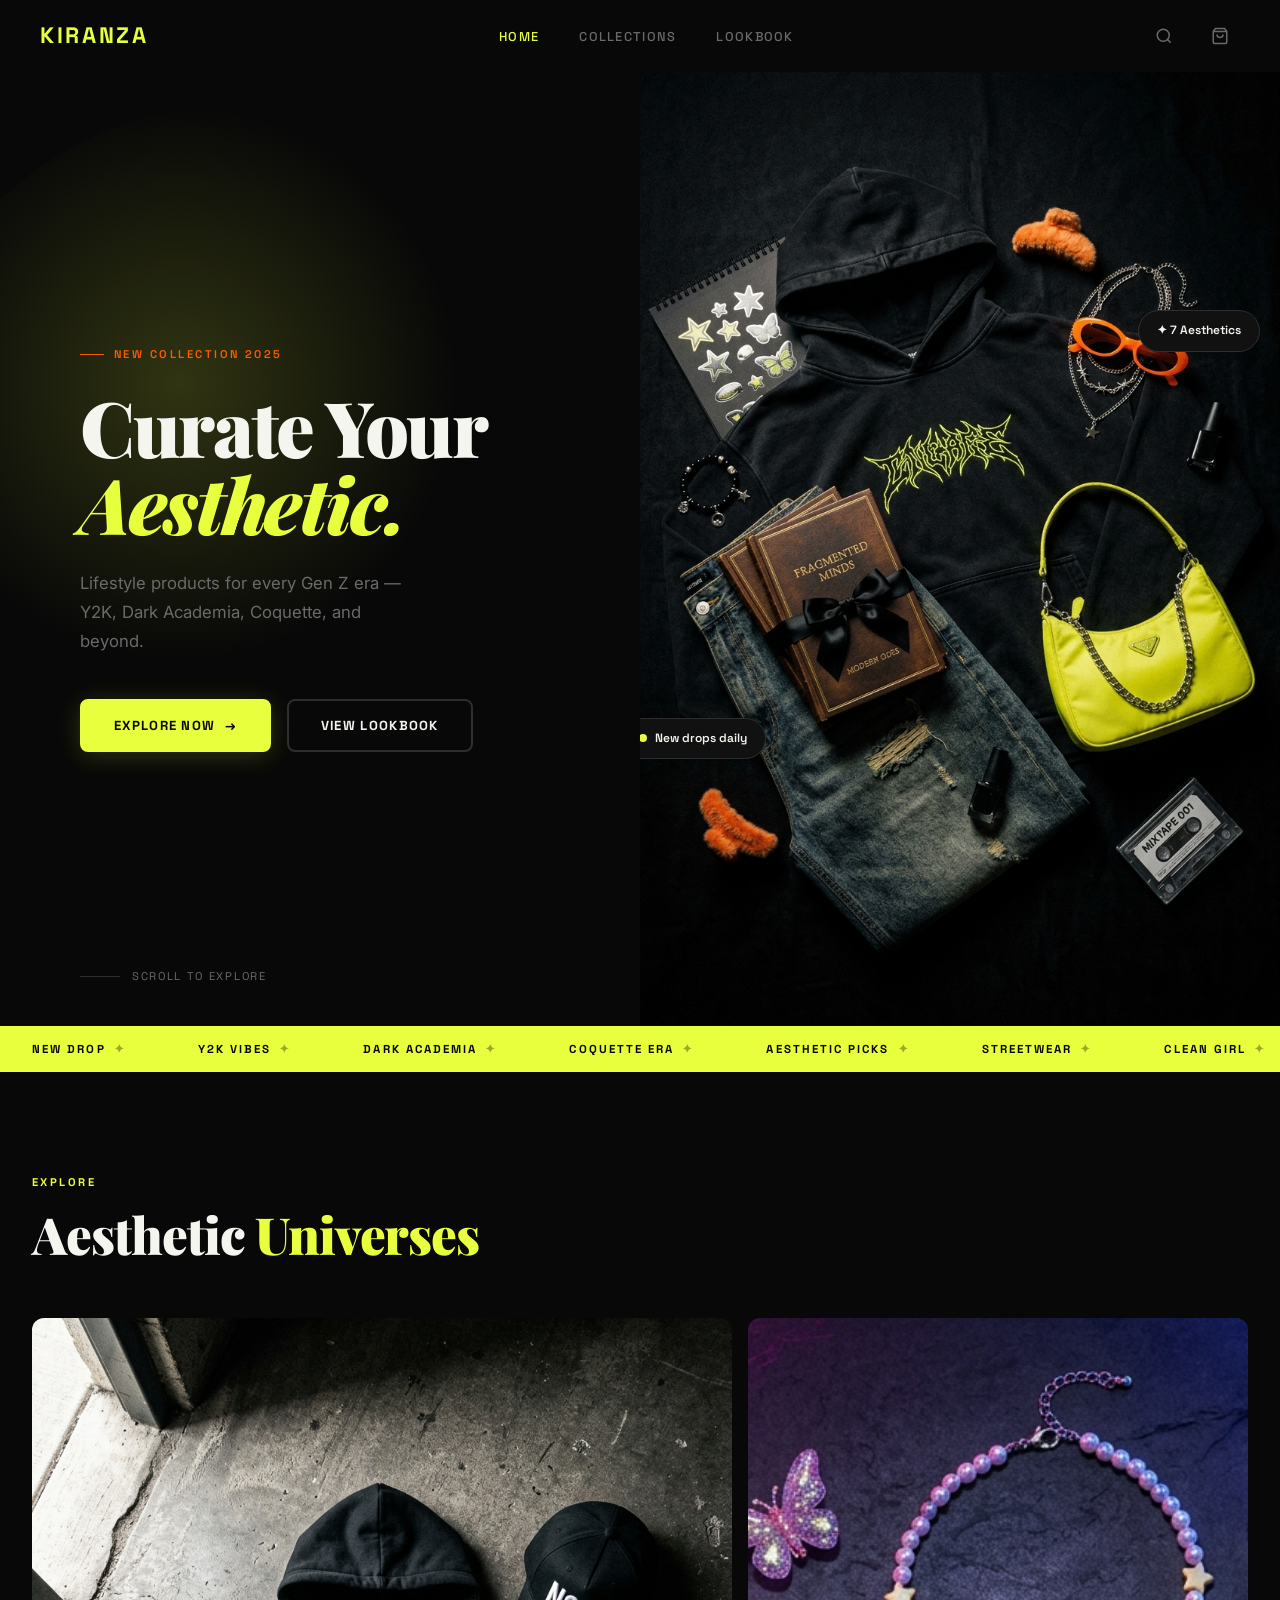
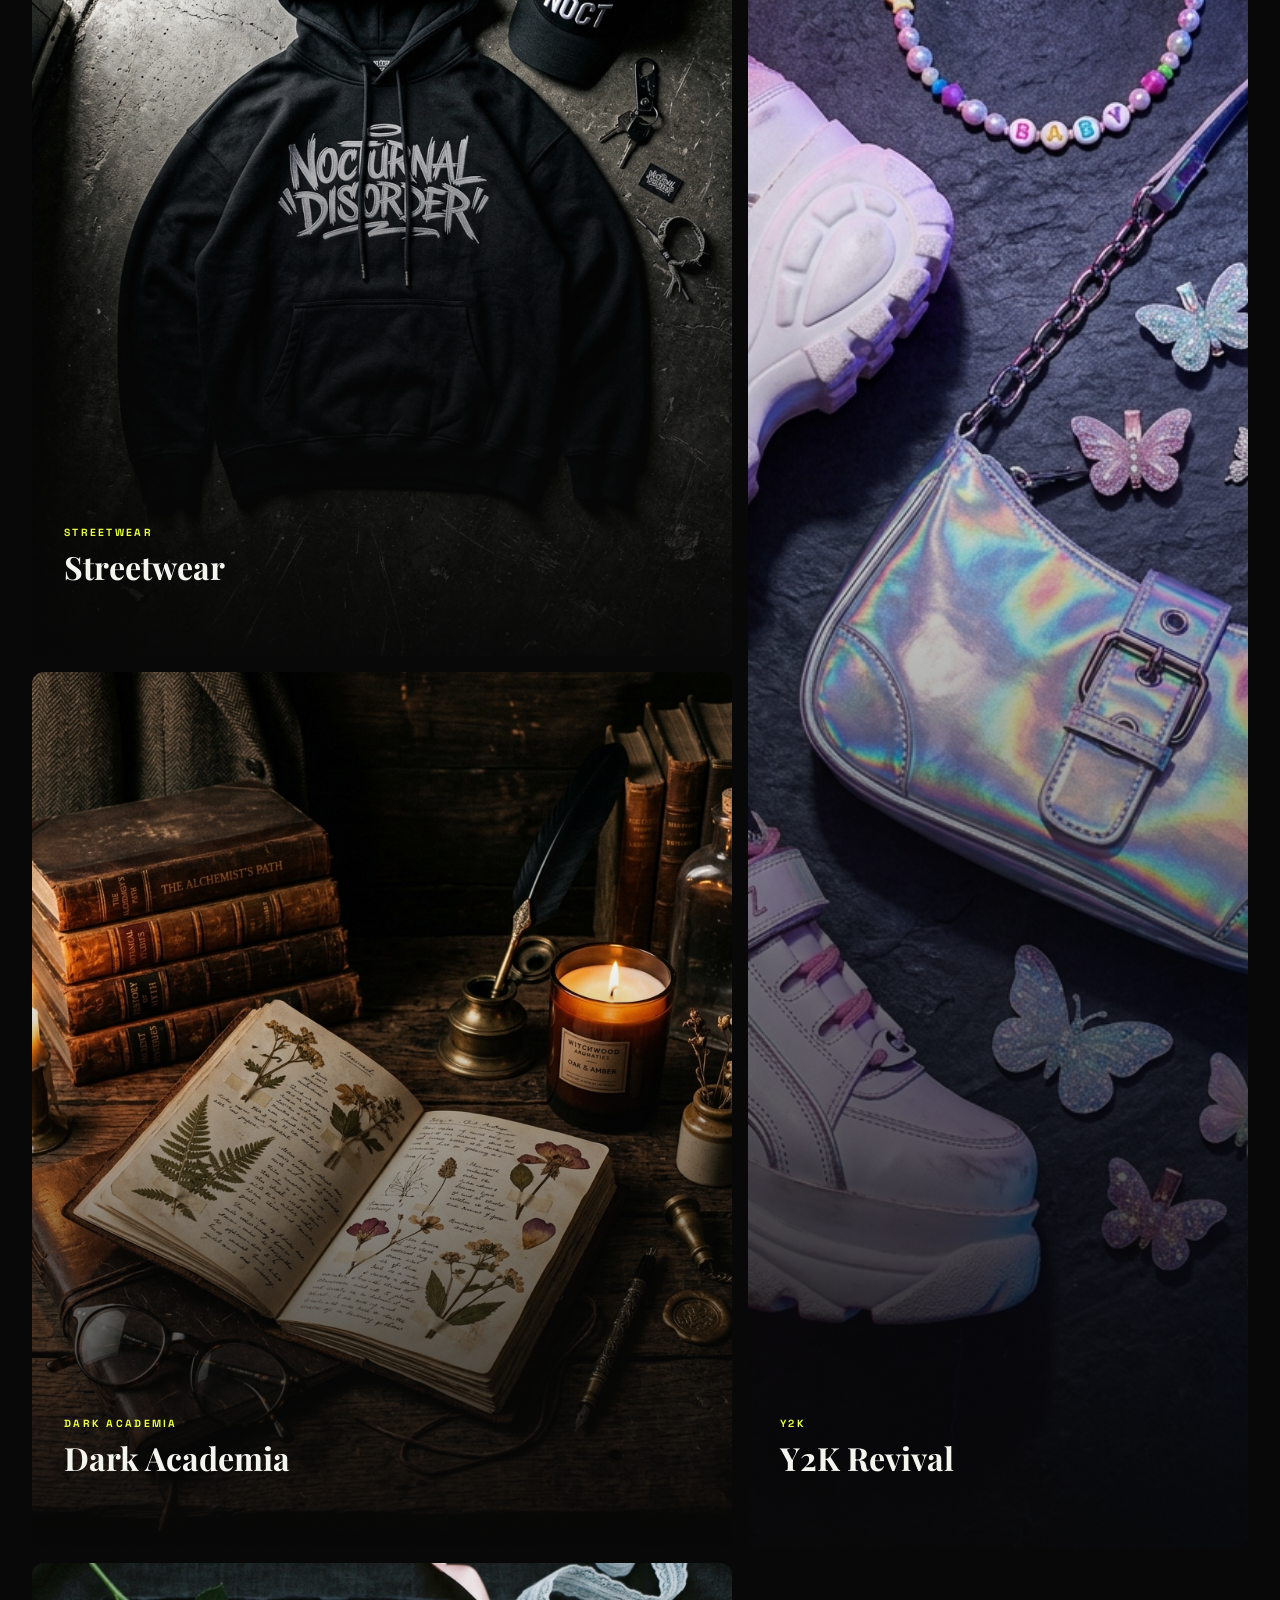
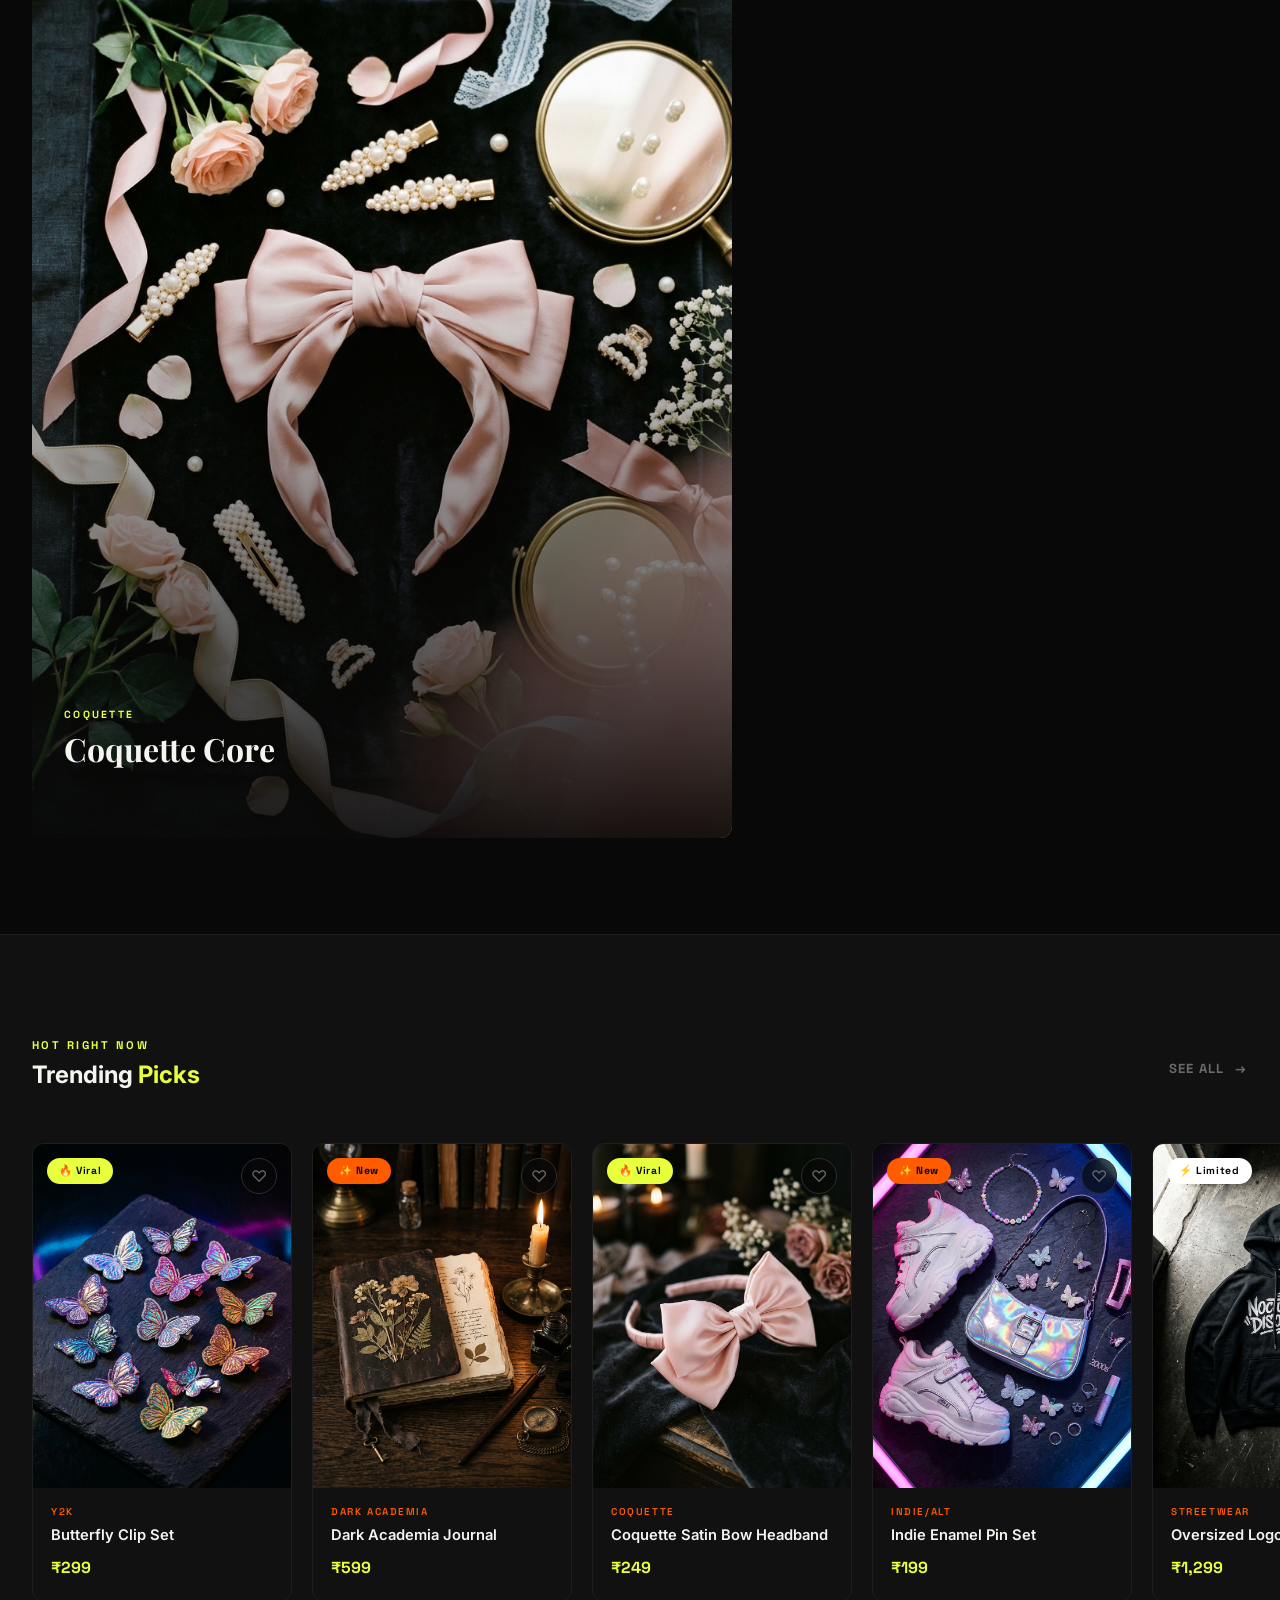
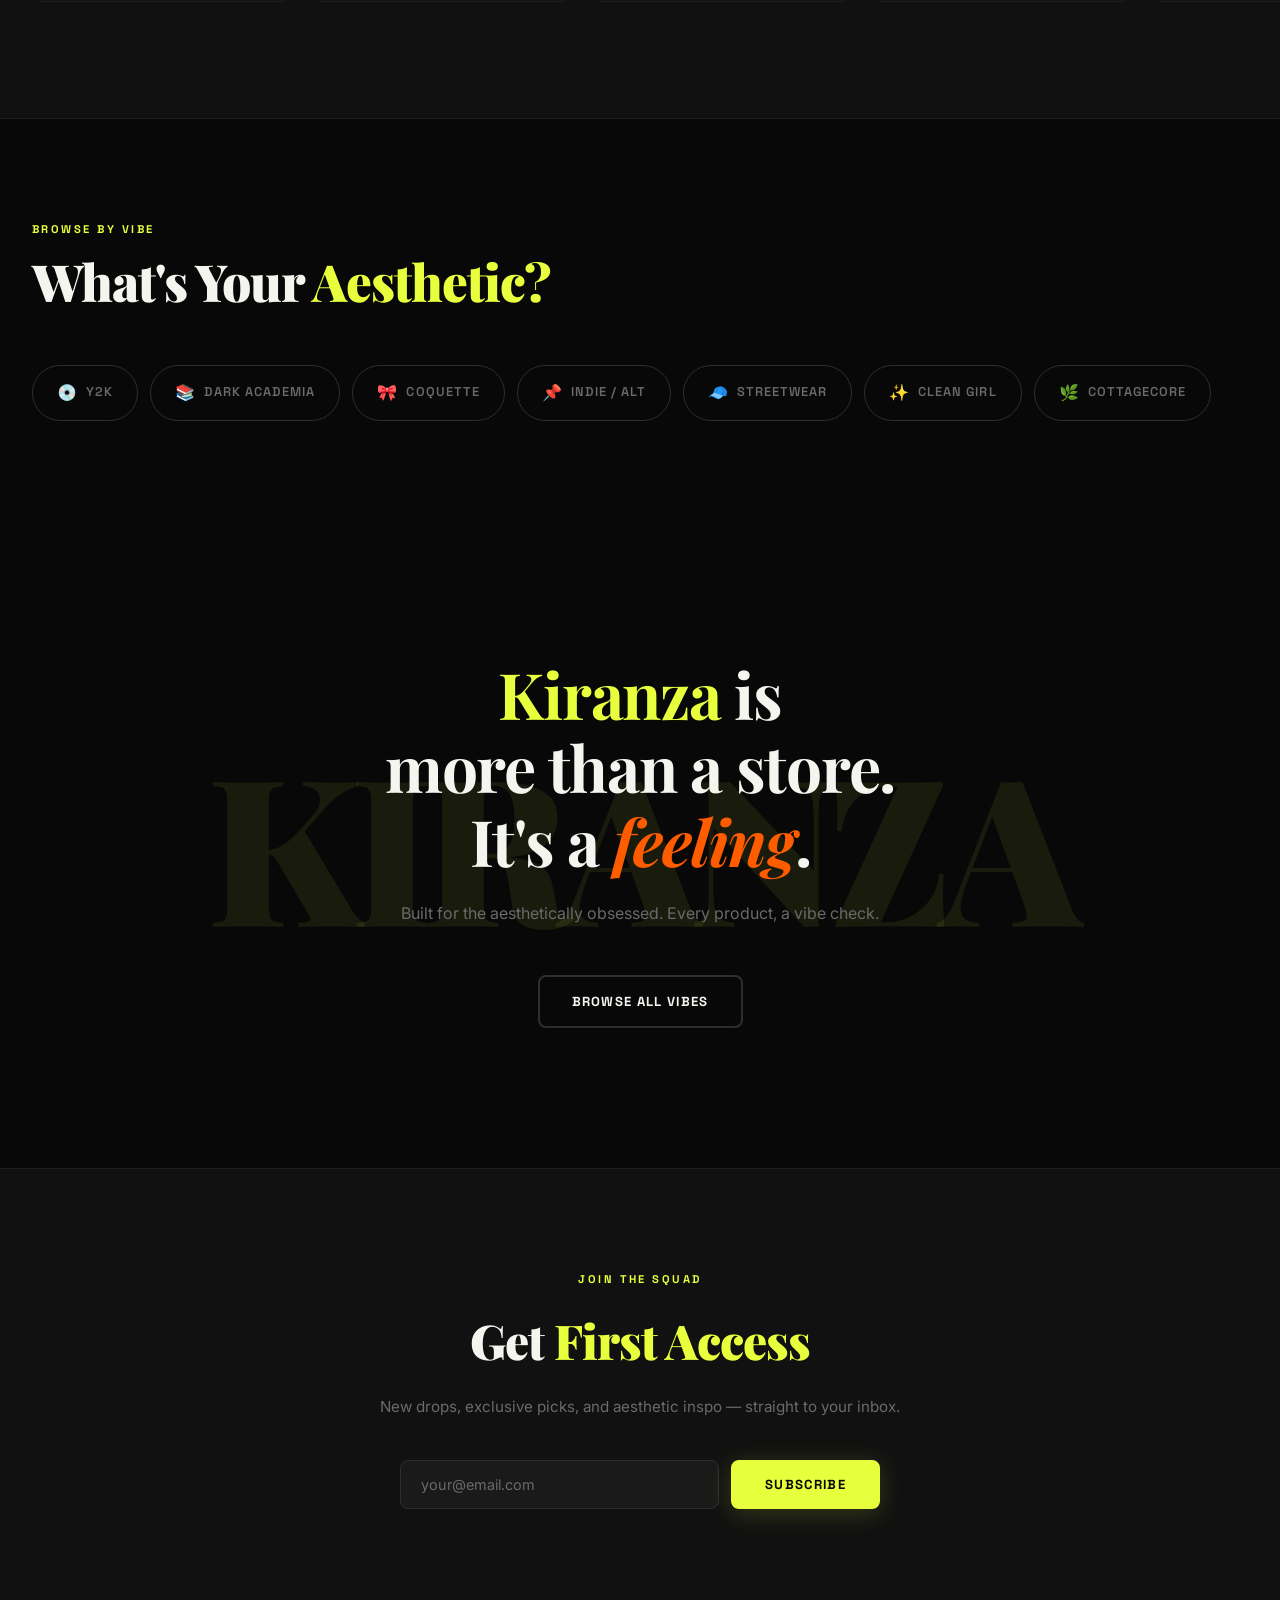
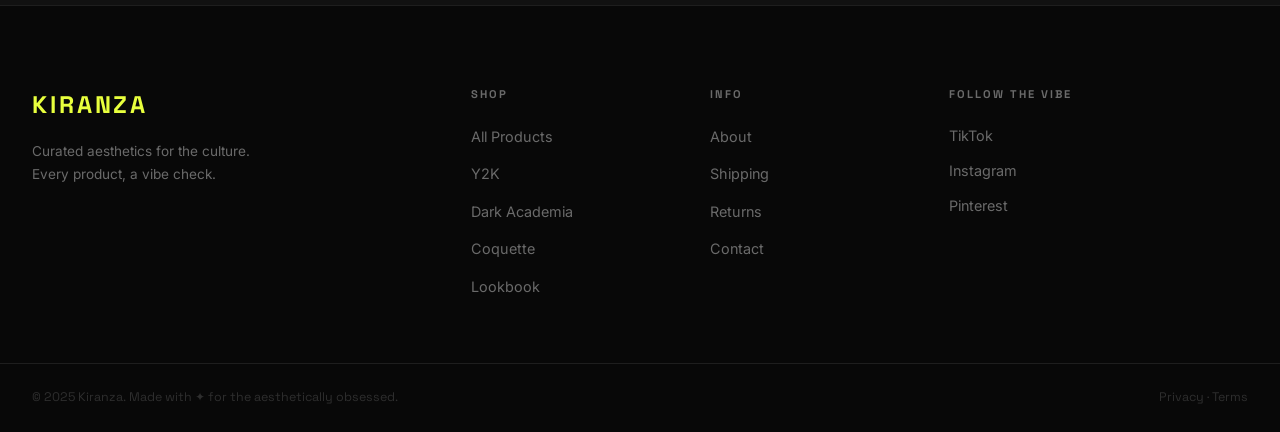
==== index.html @ c47cf591 "feat: initial Kiranza Gen Z aesthetic website" ====
<!DOCTYPE html>
<html lang="en">
<head>
  <meta charset="UTF-8">
  <meta name="viewport" content="width=device-width, initial-scale=1.0">
  <title>Kiranza — Shop the Vibe</title>
  <meta name="description" content="Kiranza curates the best Gen Z lifestyle products — Y2K, Dark Academia, Coquette, Streetwear, and more. Shop the vibe.">
  <meta property="og:title" content="Kiranza — Shop the Vibe">
  <meta property="og:description" content="Curated aesthetics for the culture.">
  <link rel="stylesheet" href="css/colors.css">
  <link rel="stylesheet" href="css/animations.css">
  <link rel="stylesheet" href="css/main.css">
  <link rel="stylesheet" href="css/components.css">
</head>
<body>

  <!-- ── NAVBAR ───────────────────────────────────────────── -->
  <nav class="navbar" id="navbar">
    <div class="nav-logo"><a href="index.html">KIRANZA</a></div>
    <ul class="nav-links">
      <li><a href="index.html">Home</a></li>
      <li><a href="collections.html">Collections</a></li>
      <li><a href="lookbook.html">Lookbook</a></li>
    </ul>
    <div class="nav-actions">
      <button class="nav-icon-btn" id="search-btn" aria-label="Search" title="Search">
        <svg width="18" height="18" viewBox="0 0 24 24" fill="none" stroke="currentColor" stroke-width="2"><circle cx="11" cy="11" r="8"/><path d="m21 21-4.35-4.35"/></svg>
      </button>
      <button class="nav-icon-btn" id="cart-btn" aria-label="Cart" title="Cart">
        <svg width="18" height="18" viewBox="0 0 24 24" fill="none" stroke="currentColor" stroke-width="2"><path d="M6 2 3 6v14a2 2 0 0 0 2 2h14a2 2 0 0 0 2-2V6l-3-4z"/><line x1="3" y1="6" x2="21" y2="6"/><path d="M16 10a4 4 0 0 1-8 0"/></svg>
        <span class="cart-badge" style="display:none">0</span>
      </button>
      <button class="nav-hamburger" id="nav-hamburger" aria-label="Menu">
        <span></span><span></span><span></span>
      </button>
    </div>
  </nav>

  <!-- ── HERO ─────────────────────────────────────────────── -->
  <section class="hero" id="hero">
    <div class="hero-blob hero-blob-1"></div>
    <div class="hero-blob hero-blob-2"></div>

    <div class="hero-content">
      <span class="hero-tag">New Collection 2025</span>
      <h1 class="hero-title">
        Curate Your
        <span class="line-accent">Aesthetic.</span>
      </h1>
      <p class="hero-sub">
        Lifestyle products for every Gen Z era — Y2K, Dark Academia, Coquette, and beyond.
      </p>
      <div class="hero-cta">
        <a href="collections.html" class="btn btn-primary btn-icon-end">Explore Now</a>
        <a href="lookbook.html" class="btn btn-outline">View Lookbook</a>
      </div>
    </div>

    <div class="hero-visual">
      <img src="assets/images/hero.jpg" alt="Kiranza Gen Z Aesthetic Collection">

      <div class="hero-float-tag hero-float-1">
        <span class="dot"></span>
        New drops daily
      </div>
      <div class="hero-float-tag hero-float-2">
        ✦ 7 Aesthetics
      </div>
    </div>

    <div class="hero-scroll-hint">Scroll to explore</div>
  </section>

  <!-- ── MARQUEE TICKER ────────────────────────────────────── -->
  <div class="marquee-wrapper" aria-hidden="true">
    <div class="marquee-track">
      <span class="marquee-item">NEW DROP<span class="marquee-sep">✦</span></span>
      <span class="marquee-item">Y2K VIBES<span class="marquee-sep">✦</span></span>
      <span class="marquee-item">DARK ACADEMIA<span class="marquee-sep">✦</span></span>
      <span class="marquee-item">COQUETTE ERA<span class="marquee-sep">✦</span></span>
      <span class="marquee-item">AESTHETIC PICKS<span class="marquee-sep">✦</span></span>
      <span class="marquee-item">STREETWEAR<span class="marquee-sep">✦</span></span>
      <span class="marquee-item">CLEAN GIRL<span class="marquee-sep">✦</span></span>
      <span class="marquee-item">COTTAGECORE<span class="marquee-sep">✦</span></span>
      <span class="marquee-item">INDIE / ALT<span class="marquee-sep">✦</span></span>
      <!-- Duplicate for seamless loop -->
      <span class="marquee-item">NEW DROP<span class="marquee-sep">✦</span></span>
      <span class="marquee-item">Y2K VIBES<span class="marquee-sep">✦</span></span>
      <span class="marquee-item">DARK ACADEMIA<span class="marquee-sep">✦</span></span>
      <span class="marquee-item">COQUETTE ERA<span class="marquee-sep">✦</span></span>
      <span class="marquee-item">AESTHETIC PICKS<span class="marquee-sep">✦</span></span>
      <span class="marquee-item">STREETWEAR<span class="marquee-sep">✦</span></span>
      <span class="marquee-item">CLEAN GIRL<span class="marquee-sep">✦</span></span>
      <span class="marquee-item">COTTAGECORE<span class="marquee-sep">✦</span></span>
      <span class="marquee-item">INDIE / ALT<span class="marquee-sep">✦</span></span>
    </div>
  </div>

  <!-- ── COLLECTIONS GRID ──────────────────────────────────── -->
  <section class="collections-section" id="collections">
    <div class="section-inner">
      <div class="section-header reveal">
        <span class="section-tag">Explore</span>
        <h2>Aesthetic <span class="accent-text">Universes</span></h2>
      </div>
    </div>
    <div class="collections-grid">
      <div class="col-card large reveal reveal-d1">
        <img src="assets/images/cat-y2k.jpg" alt="Y2K Aesthetic Collection">
        <div class="col-card-overlay">
          <span class="col-card-tag">Y2K</span>
          <h3>Y2K Revival</h3>
          <a href="collections.html?filter=Y2K" class="col-card-btn">Shop Now →</a>
        </div>
      </div>
      <div class="col-card reveal reveal-d2">
        <img src="assets/images/cat-dark-academia.jpg" alt="Dark Academia Collection">
        <div class="col-card-overlay">
          <span class="col-card-tag">Dark Academia</span>
          <h3>Dark Academia</h3>
          <a href="collections.html?filter=Dark+Academia" class="col-card-btn">Shop Now →</a>
        </div>
      </div>
      <div class="col-card reveal reveal-d3">
        <img src="assets/images/cat-coquette.jpg" alt="Coquette Collection">
        <div class="col-card-overlay">
          <span class="col-card-tag">Coquette</span>
          <h3>Coquette Core</h3>
          <a href="collections.html?filter=Coquette" class="col-card-btn">Shop Now →</a>
        </div>
      </div>
      <div class="col-card large reveal reveal-d2" style="grid-row: 1 / span 1">
        <img src="assets/images/cat-streetwear.jpg" alt="Streetwear Collection">
        <div class="col-card-overlay">
          <span class="col-card-tag">Streetwear</span>
          <h3>Streetwear</h3>
          <a href="collections.html?filter=Streetwear" class="col-card-btn">Shop Now →</a>
        </div>
      </div>
    </div>
  </section>

  <!-- ── TRENDING NOW ──────────────────────────────────────── -->
  <section class="trending-section" id="trending">
    <div class="trending-header">
      <div class="reveal">
        <span class="section-tag">Hot Right Now</span>
        <h2>Trending <span class="accent-text">Picks</span></h2>
      </div>
      <a href="collections.html" class="btn btn-ghost btn-icon-end reveal reveal-d2">See All</a>
    </div>
    <div class="trending-scroll-wrap">
      <div class="trending-scroll" id="trending-scroll">
        <!-- Rendered by main.js -->
      </div>
    </div>
  </section>

  <!-- ── AESTHETICS PILLS ──────────────────────────────────── -->
  <section class="aesthetics-section section-pad">
    <div class="section-inner">
      <div class="section-header reveal">
        <span class="section-tag">Browse by Vibe</span>
        <h2>What's Your <span class="accent-text">Aesthetic?</span></h2>
      </div>
    </div>
    <div class="aesthetics-pills">
      <a href="collections.html?filter=Y2K" class="aesthetic-pill reveal reveal-d1">
        <span class="pill-emoji">💿</span> Y2K
      </a>
      <a href="collections.html?filter=Dark+Academia" class="aesthetic-pill reveal reveal-d2">
        <span class="pill-emoji">📚</span> Dark Academia
      </a>
      <a href="collections.html?filter=Coquette" class="aesthetic-pill reveal reveal-d3">
        <span class="pill-emoji">🎀</span> Coquette
      </a>
      <a href="collections.html?filter=Indie/Alt" class="aesthetic-pill reveal reveal-d4">
        <span class="pill-emoji">📌</span> Indie / Alt
      </a>
      <a href="collections.html?filter=Streetwear" class="aesthetic-pill reveal reveal-d1">
        <span class="pill-emoji">🧢</span> Streetwear
      </a>
      <a href="collections.html?filter=Clean+Girl" class="aesthetic-pill reveal reveal-d2">
        <span class="pill-emoji">✨</span> Clean Girl
      </a>
      <a href="collections.html?filter=Cottagecore" class="aesthetic-pill reveal reveal-d3">
        <span class="pill-emoji">🌿</span> Cottagecore
      </a>
    </div>
  </section>

  <!-- ── BRAND STATEMENT ───────────────────────────────────── -->
  <section class="statement-section">
    <div class="statement-inner reveal">
      <p class="statement-text">
        <span class="accent-text">Kiranza</span> is<br>
        more than a store.<br>
        It's a <em>feeling</em>.
      </p>
      <p class="statement-sub">
        Built for the aesthetically obsessed. Every product, a vibe check.
      </p>
      <a href="collections.html" class="btn btn-outline">Browse All Vibes</a>
    </div>
  </section>

  <!-- ── NEWSLETTER ────────────────────────────────────────── -->
  <section class="newsletter-section">
    <div class="newsletter-inner reveal">
      <span class="section-tag">Join the Squad</span>
      <h2>Get <span class="accent-text">First Access</span></h2>
      <p>New drops, exclusive picks, and aesthetic inspo — straight to your inbox.</p>
      <form class="newsletter-form" id="newsletter-form" novalidate>
        <input class="newsletter-input" type="email" id="email-input"
               placeholder="your@email.com" autocomplete="email">
        <button type="submit" class="btn btn-primary">Subscribe</button>
      </form>
    </div>
  </section>

  <!-- ── FOOTER ────────────────────────────────────────────── -->
  <footer class="footer">
    <div class="footer-inner">
      <div class="footer-brand">
        <span class="footer-logo">KIRANZA</span>
        <p>Curated aesthetics for the culture. Every product, a vibe check.</p>
      </div>
      <div class="footer-col">
        <h4>Shop</h4>
        <ul>
          <li><a href="collections.html">All Products</a></li>
          <li><a href="collections.html?filter=Y2K">Y2K</a></li>
          <li><a href="collections.html?filter=Dark+Academia">Dark Academia</a></li>
          <li><a href="collections.html?filter=Coquette">Coquette</a></li>
          <li><a href="lookbook.html">Lookbook</a></li>
        </ul>
      </div>
      <div class="footer-col">
        <h4>Info</h4>
        <ul>
          <li><a href="#">About</a></li>
          <li><a href="#">Shipping</a></li>
          <li><a href="#">Returns</a></li>
          <li><a href="#">Contact</a></li>
        </ul>
      </div>
      <div class="footer-col">
        <h4>Follow the Vibe</h4>
        <div class="social-icons">
          <a href="#" class="social-icon">TikTok</a>
          <a href="#" class="social-icon">Instagram</a>
          <a href="#" class="social-icon">Pinterest</a>
        </div>
      </div>
    </div>
    <div class="footer-bottom">
      <p>© 2025 Kiranza. Made with ✦ for the aesthetically obsessed.</p>
      <p>Privacy · Terms</p>
    </div>
  </footer>

  <script src="data/products.js"></script>
  <script src="js/main.js"></script>

</body>
</html>
---- css/colors.css ----
/*
 * ============================================================
 *  KIRANZA — COLOR TOKENS
 *  Edit this file to retheme the entire site in one shot.
 * ============================================================
 */

:root {
  /* ── Backgrounds ─────────────────────────────────────────── */
  --clr-bg:          #080808;   /* Page base — deepest black     */
  --clr-surface:     #111111;   /* Card / panel background       */
  --clr-surface-2:   #1a1a1a;   /* Elevated surface              */
  --clr-surface-3:   #242424;   /* Hovered / active surface      */

  /* ── Accents ─────────────────────────────────────────────── */
  --clr-accent-1:        #e8ff3d;          /* Electric chartreuse — primary punch */
  --clr-accent-2:        #ff5c00;          /* Burnt orange — secondary heat       */
  --clr-accent-1-glow:   rgba(232,255,61,0.18);  /* Chartreuse glow / shadow      */
  --clr-accent-2-glow:   rgba(255,92,0,0.18);    /* Orange glow / shadow          */
  --clr-accent-1-dim:    rgba(232,255,61,0.08);  /* Very subtle chartreuse tint   */

  /* ── Text ────────────────────────────────────────────────── */
  --clr-text:        #f5f5f0;   /* Primary text                  */
  --clr-text-muted:  #6a6a6a;   /* Secondary / caption text      */
  --clr-text-faint:  #2e2e2e;   /* Dividers, very muted          */
  --clr-text-invert: #080808;   /* Text on light/accent bg       */

  /* ── Borders ─────────────────────────────────────────────── */
  --clr-border:        #1e1e1e;   /* Subtle card border            */
  --clr-border-bright: #2e2e2e;   /* Hover / focused border        */
  --clr-border-accent: rgba(232,255,61,0.35); /* Accent border     */

  /* ── Badges ─────────────────────────────────────────────────*/
  --clr-badge-viral:   #e8ff3d;   /* Viral badge bg                */
  --clr-badge-new:     #ff5c00;   /* New badge bg                  */
  --clr-badge-limited: #ffffff;   /* Limited badge bg              */
  --clr-badge-text:    #080808;   /* Badge text (all)              */
}
---- css/animations.css ----
/* ============================================================
   KIRANZA — ANIMATIONS & SCROLL REVEAL
   ============================================================ */

/* ── Marquee ──────────────────────────────────────────────── */
@keyframes marquee {
  from { transform: translateX(0); }
  to   { transform: translateX(-50%); }
}

/* ── Fade up (scroll reveal) ──────────────────────────────── */
@keyframes fadeUp {
  from { opacity: 0; transform: translateY(48px); }
  to   { opacity: 1; transform: translateY(0); }
}

/* ── Blob morph (hero ambient) ────────────────────────────── */
@keyframes blobMorph {
  0%,100% { border-radius: 62% 38% 44% 56% / 58% 47% 53% 42%; }
  33%      { border-radius: 35% 65% 55% 45% / 50% 60% 40% 50%; }
  66%      { border-radius: 55% 45% 30% 70% / 35% 55% 45% 65%; }
}

/* ── Float (decorative elements) ─────────────────────────── */
@keyframes float {
  0%,100% { transform: translateY(0px) rotate(0deg); }
  33%      { transform: translateY(-14px) rotate(2deg); }
  66%      { transform: translateY(-7px) rotate(-1deg); }
}

/* ── Glow pulse (accent elements) ────────────────────────── */
@keyframes glowPulse {
  0%,100% { box-shadow: 0 0 20px var(--clr-accent-1-glow); }
  50%      { box-shadow: 0 0 50px var(--clr-accent-1-glow), 0 0 100px var(--clr-accent-1-dim); }
}

/* ── Shimmer (loading / skeleton) ────────────────────────── */
@keyframes shimmer {
  0%   { background-position: -200% center; }
  100% { background-position:  200% center; }
}

/* ── Heart pop (wishlist) ────────────────────────────────── */
@keyframes heartPop {
  0%   { transform: scale(1); }
  40%  { transform: scale(1.4); }
  70%  { transform: scale(0.9); }
  100% { transform: scale(1); }
}

/* ── Slide in from left ───────────────────────────────────── */
@keyframes slideInLeft {
  from { opacity: 0; transform: translateX(-40px); }
  to   { opacity: 1; transform: translateX(0); }
}

/* ── Scale in ────────────────────────────────────────────── */
@keyframes scaleIn {
  from { opacity: 0; transform: scale(0.92); }
  to   { opacity: 1; transform: scale(1); }
}

/* ── Spin (loader) ───────────────────────────────────────── */
@keyframes spin {
  from { transform: rotate(0deg); }
  to   { transform: rotate(360deg); }
}

/* ── Scroll Reveal Classes ─────────────────────────────────── */
.reveal {
  opacity: 0;
  transform: translateY(48px);
  transition:
    opacity  0.85s cubic-bezier(0.16, 1, 0.3, 1),
    transform 0.85s cubic-bezier(0.16, 1, 0.3, 1);
}
.reveal.visible {
  opacity: 1;
  transform: translateY(0);
}

.reveal-left {
  opacity: 0;
  transform: translateX(-48px);
  transition:
    opacity  0.85s cubic-bezier(0.16, 1, 0.3, 1),
    transform 0.85s cubic-bezier(0.16, 1, 0.3, 1);
}
.reveal-left.visible {
  opacity: 1;
  transform: translateX(0);
}

.reveal-scale {
  opacity: 0;
  transform: scale(0.9);
  transition:
    opacity  0.85s cubic-bezier(0.16, 1, 0.3, 1),
    transform 0.85s cubic-bezier(0.16, 1, 0.3, 1);
}
.reveal-scale.visible {
  opacity: 1;
  transform: scale(1);
}

/* Stagger delays */
.reveal-d1 { transition-delay: 0.08s; }
.reveal-d2 { transition-delay: 0.16s; }
.reveal-d3 { transition-delay: 0.24s; }
.reveal-d4 { transition-delay: 0.32s; }
.reveal-d5 { transition-delay: 0.40s; }
---- css/main.css ----
/* ============================================================
   KIRANZA — MAIN STYLES
   Reset · Typography · Layout · Navbar · Hero · Sections · Footer
   ============================================================ */

@import url('https://fonts.googleapis.com/css2?family=Playfair+Display:ital,wght@0,400;0,700;0,900;1,400;1,700&family=Inter:wght@300;400;500;600&family=Space+Grotesk:wght@400;500;600;700&display=swap');

/* ── Reset ────────────────────────────────────────────────── */
*, *::before, *::after { box-sizing: border-box; margin: 0; padding: 0; }
html { scroll-behavior: smooth; font-size: 16px; }
body {
  font-family: 'Inter', sans-serif;
  background-color: var(--clr-bg);
  color: var(--clr-text);
  line-height: 1.6;
  overflow-x: hidden;
  -webkit-font-smoothing: antialiased;
}
img { display: block; width: 100%; height: 100%; object-fit: cover; }
a  { color: inherit; text-decoration: none; }
ul { list-style: none; }
button { cursor: pointer; border: none; background: none; font-family: inherit; }
input, textarea { font-family: inherit; }

/* ── Custom Scrollbar ─────────────────────────────────────── */
::-webkit-scrollbar { width: 6px; }
::-webkit-scrollbar-track { background: var(--clr-bg); }
::-webkit-scrollbar-thumb { background: var(--clr-surface-3); border-radius: 99px; }
::-webkit-scrollbar-thumb:hover { background: var(--clr-accent-1); }

/* ── Typography Utilities ─────────────────────────────────── */
.display-font  { font-family: 'Playfair Display', serif; }
.label-font    { font-family: 'Space Grotesk', sans-serif; }
.accent-text   { color: var(--clr-accent-1); }
.orange-text   { color: var(--clr-accent-2); }
.muted-text    { color: var(--clr-text-muted); }

/* ── Section Layout ───────────────────────────────────────── */
.section-inner {
  max-width: 1280px;
  margin: 0 auto;
  padding: 0 32px;
}
.section-pad { padding: 96px 0; }

.section-header {
  margin-bottom: 56px;
}
.section-header h2 {
  font-family: 'Playfair Display', serif;
  font-size: clamp(2rem, 4vw, 3.2rem);
  font-weight: 900;
  line-height: 1.1;
  letter-spacing: -0.02em;
  margin-top: 12px;
}
.section-tag {
  font-family: 'Space Grotesk', sans-serif;
  font-size: 0.7rem;
  font-weight: 700;
  letter-spacing: 0.22em;
  color: var(--clr-accent-1);
  text-transform: uppercase;
}

/* ── Divider ──────────────────────────────────────────────── */
.divider {
  width: 100%;
  height: 1px;
  background: var(--clr-border);
}

/* ══════════════════════════════════════════════════════════ */
/*  NAVBAR                                                    */
/* ══════════════════════════════════════════════════════════ */
.navbar {
  position: fixed;
  top: 0; left: 0; right: 0;
  z-index: 100;
  display: flex;
  align-items: center;
  justify-content: space-between;
  padding: 0 40px;
  height: 72px;
  background: transparent;
  transition: background 0.4s ease, backdrop-filter 0.4s ease, border-color 0.4s ease;
  border-bottom: 1px solid transparent;
}
.navbar.scrolled {
  background: rgba(8,8,8,0.85);
  backdrop-filter: blur(20px);
  -webkit-backdrop-filter: blur(20px);
  border-bottom-color: var(--clr-border);
}

.nav-logo {
  font-family: 'Space Grotesk', sans-serif;
  font-size: 1.4rem;
  font-weight: 700;
  letter-spacing: 0.12em;
  color: var(--clr-accent-1);
  text-transform: uppercase;
}
.nav-logo a { color: var(--clr-accent-1); }

.nav-links {
  display: flex;
  gap: 40px;
}
.nav-links a {
  font-family: 'Space Grotesk', sans-serif;
  font-size: 0.8rem;
  font-weight: 500;
  letter-spacing: 0.1em;
  text-transform: uppercase;
  color: var(--clr-text-muted);
  transition: color 0.25s ease;
  position: relative;
}
.nav-links a::after {
  content: '';
  position: absolute;
  bottom: -4px; left: 0; right: 100%;
  height: 1px;
  background: var(--clr-accent-1);
  transition: right 0.3s ease;
}
.nav-links a:hover { color: var(--clr-text); }
.nav-links a:hover::after { right: 0; }
.nav-links a.active { color: var(--clr-accent-1); }

.nav-actions {
  display: flex;
  align-items: center;
  gap: 16px;
}
.nav-icon-btn {
  display: flex;
  align-items: center;
  justify-content: center;
  width: 40px; height: 40px;
  border-radius: 50%;
  color: var(--clr-text-muted);
  font-size: 1.1rem;
  transition: color 0.25s, background 0.25s;
}
.nav-icon-btn:hover {
  color: var(--clr-accent-1);
  background: var(--clr-accent-1-dim);
}
.cart-badge {
  position: absolute;
  top: -4px; right: -4px;
  width: 16px; height: 16px;
  border-radius: 50%;
  background: var(--clr-accent-1);
  color: var(--clr-text-invert);
  font-size: 0.6rem;
  font-weight: 700;
  display: flex;
  align-items: center;
  justify-content: center;
  font-family: 'Space Grotesk', sans-serif;
}
.nav-icon-btn { position: relative; }

/* Mobile hamburger */
.nav-hamburger {
  display: none;
  flex-direction: column;
  gap: 5px;
  padding: 4px;
}
.nav-hamburger span {
  width: 24px; height: 2px;
  background: var(--clr-text);
  border-radius: 2px;
  transition: transform 0.3s, opacity 0.3s;
  display: block;
}

/* ══════════════════════════════════════════════════════════ */
/*  HERO                                                      */
/* ══════════════════════════════════════════════════════════ */
.hero {
  min-height: 100vh;
  display: grid;
  grid-template-columns: 1fr 1fr;
  position: relative;
  overflow: hidden;
  padding-top: 72px;
}

/* Ambient blob */
.hero-blob {
  position: absolute;
  width: 560px; height: 560px;
  background: radial-gradient(circle, var(--clr-accent-1-glow) 0%, transparent 70%);
  border-radius: 62% 38% 44% 56% / 58% 47% 53% 42%;
  animation: blobMorph 10s ease-in-out infinite;
  pointer-events: none;
  z-index: 0;
}
.hero-blob-1 { top: 10%; left: -100px; }
.hero-blob-2 {
  width: 400px; height: 400px;
  background: radial-gradient(circle, var(--clr-accent-2-glow) 0%, transparent 70%);
  bottom: 10%; right: 10%;
  animation-duration: 13s;
  animation-delay: -4s;
}

.hero-content {
  display: flex;
  flex-direction: column;
  justify-content: center;
  padding: 80px 64px 80px 80px;
  position: relative;
  z-index: 1;
}

.hero-tag {
  font-family: 'Space Grotesk', sans-serif;
  font-size: 0.7rem;
  font-weight: 600;
  letter-spacing: 0.22em;
  text-transform: uppercase;
  color: var(--clr-accent-2);
  margin-bottom: 24px;
  display: flex;
  align-items: center;
  gap: 10px;
  animation: slideInLeft 1s cubic-bezier(0.16,1,0.3,1) 0.1s both;
}
.hero-tag::before {
  content: '';
  width: 24px; height: 1px;
  background: var(--clr-accent-2);
}

.hero-title {
  font-family: 'Playfair Display', serif;
  font-size: clamp(3.5rem, 6vw, 5.5rem);
  font-weight: 900;
  line-height: 1.0;
  letter-spacing: -0.03em;
  margin-bottom: 28px;
  animation: fadeUp 1s cubic-bezier(0.16,1,0.3,1) 0.2s both;
}
.hero-title .line-accent {
  display: block;
  color: var(--clr-accent-1);
  font-style: italic;
}

.hero-sub {
  font-size: 1.05rem;
  color: var(--clr-text-muted);
  max-width: 340px;
  margin-bottom: 44px;
  line-height: 1.7;
  animation: fadeUp 1s cubic-bezier(0.16,1,0.3,1) 0.35s both;
}

.hero-cta {
  display: flex;
  gap: 16px;
  flex-wrap: wrap;
  animation: fadeUp 1s cubic-bezier(0.16,1,0.3,1) 0.45s both;
}

.hero-visual {
  position: relative;
  z-index: 1;
  overflow: hidden;
}
.hero-visual img {
  width: 100%; height: 100%;
  object-fit: cover;
  object-position: center top;
  transition: transform 8s ease;
}
.hero-visual:hover img { transform: scale(1.04); }

/* Floating tags on hero */
.hero-float-tag {
  position: absolute;
  background: var(--clr-surface);
  border: 1px solid var(--clr-border-bright);
  border-radius: 100px;
  padding: 10px 18px;
  font-family: 'Space Grotesk', sans-serif;
  font-size: 0.75rem;
  font-weight: 600;
  display: flex;
  align-items: center;
  gap: 8px;
  backdrop-filter: blur(12px);
  z-index: 2;
  animation: float 5s ease-in-out infinite;
  white-space: nowrap;
}
.hero-float-tag .dot {
  width: 8px; height: 8px;
  border-radius: 50%;
  background: var(--clr-accent-1);
  animation: glowPulse 2s ease-in-out infinite;
}
.hero-float-1 { bottom: 28%; left: -20px; animation-delay: 0s; }
.hero-float-2 { top: 25%; right: 20px; animation-delay: -2s; }

/* Hero scroll hint */
.hero-scroll-hint {
  position: absolute;
  bottom: 40px;
  left: 80px;
  display: flex;
  align-items: center;
  gap: 12px;
  font-family: 'Space Grotesk', sans-serif;
  font-size: 0.7rem;
  letter-spacing: 0.15em;
  color: var(--clr-text-muted);
  text-transform: uppercase;
  z-index: 1;
  animation: fadeUp 1s cubic-bezier(0.16,1,0.3,1) 0.6s both;
}
.hero-scroll-hint::before {
  content: '';
  width: 40px; height: 1px;
  background: var(--clr-text-faint);
}

/* ══════════════════════════════════════════════════════════ */
/*  MARQUEE TICKER                                            */
/* ══════════════════════════════════════════════════════════ */
.marquee-wrapper {
  background: var(--clr-accent-1);
  overflow: hidden;
  padding: 14px 0;
  position: relative;
  z-index: 2;
}
.marquee-track {
  display: flex;
  gap: 0;
  width: max-content;
  animation: marquee 28s linear infinite;
}
.marquee-item {
  font-family: 'Space Grotesk', sans-serif;
  font-size: 0.72rem;
  font-weight: 700;
  letter-spacing: 0.18em;
  text-transform: uppercase;
  color: var(--clr-text-invert);
  padding: 0 32px;
  display: flex;
  align-items: center;
}
.marquee-sep {
  color: rgba(8,8,8,0.35);
  padding: 0 8px;
}

/* ══════════════════════════════════════════════════════════ */
/*  COLLECTIONS GRID                                          */
/* ══════════════════════════════════════════════════════════ */
.collections-section {
  padding: 96px 0;
}
.collections-grid {
  display: grid;
  grid-template-columns: 1.4fr 1fr;
  grid-template-rows: auto auto;
  gap: 16px;
  max-width: 1280px;
  margin: 0 auto;
  padding: 0 32px;
}

/* ══════════════════════════════════════════════════════════ */
/*  TRENDING SECTION                                          */
/* ══════════════════════════════════════════════════════════ */
.trending-section {
  padding: 96px 0;
  background: var(--clr-surface);
  border-top: 1px solid var(--clr-border);
  border-bottom: 1px solid var(--clr-border);
}
.trending-header {
  display: flex;
  align-items: flex-end;
  justify-content: space-between;
  max-width: 1280px;
  margin: 0 auto 48px;
  padding: 0 32px;
}
.trending-scroll-wrap {
  overflow-x: auto;
  scrollbar-width: none;
  -ms-overflow-style: none;
  max-width: 1280px;
  margin: 0 auto;
  padding: 0 32px 20px;
}
.trending-scroll-wrap::-webkit-scrollbar { display: none; }
.trending-scroll {
  display: flex;
  gap: 20px;
  width: max-content;
}

/* ══════════════════════════════════════════════════════════ */
/*  AESTHETICS GRID (Homepage)                                */
/* ══════════════════════════════════════════════════════════ */
.aesthetics-section {
  padding: 96px 0;
}
.aesthetics-pills {
  display: flex;
  gap: 12px;
  flex-wrap: wrap;
  margin-top: 40px;
  max-width: 1280px;
  margin-left: auto;
  margin-right: auto;
  padding: 0 32px;
}
.aesthetic-pill {
  display: inline-flex;
  align-items: center;
  gap: 8px;
  padding: 14px 24px;
  border: 1px solid var(--clr-border-bright);
  border-radius: 100px;
  font-family: 'Space Grotesk', sans-serif;
  font-size: 0.8rem;
  font-weight: 600;
  color: var(--clr-text-muted);
  transition: all 0.3s ease;
  text-transform: uppercase;
  letter-spacing: 0.08em;
  cursor: pointer;
}
.aesthetic-pill:hover, .aesthetic-pill.active {
  background: var(--clr-accent-1);
  border-color: var(--clr-accent-1);
  color: var(--clr-text-invert);
  transform: translateY(-2px);
}
.aesthetic-pill .pill-emoji { font-size: 1rem; }

/* ══════════════════════════════════════════════════════════ */
/*  BRAND STATEMENT                                           */
/* ══════════════════════════════════════════════════════════ */
.statement-section {
  padding: 140px 32px;
  text-align: center;
  position: relative;
  overflow: hidden;
}
.statement-section::before {
  content: 'KIRANZA';
  position: absolute;
  top: 50%; left: 50%;
  transform: translate(-50%, -50%);
  font-family: 'Playfair Display', serif;
  font-size: clamp(6rem, 16vw, 18rem);
  font-weight: 900;
  color: var(--clr-accent-1-dim);
  letter-spacing: -0.05em;
  pointer-events: none;
  white-space: nowrap;
  z-index: 0;
}
.statement-inner {
  position: relative;
  z-index: 1;
  max-width: 760px;
  margin: 0 auto;
}
.statement-text {
  font-family: 'Playfair Display', serif;
  font-size: clamp(2.2rem, 5vw, 4rem);
  font-weight: 700;
  line-height: 1.15;
  letter-spacing: -0.02em;
  margin-bottom: 24px;
}
.statement-text em {
  font-style: italic;
  color: var(--clr-accent-2);
}
.statement-sub {
  font-size: 1rem;
  color: var(--clr-text-muted);
  margin-bottom: 48px;
  max-width: 480px;
  margin-left: auto;
  margin-right: auto;
}

/* ══════════════════════════════════════════════════════════ */
/*  NEWSLETTER                                                */
/* ══════════════════════════════════════════════════════════ */
.newsletter-section {
  padding: 96px 32px;
  background: var(--clr-surface);
  border-top: 1px solid var(--clr-border);
}
.newsletter-inner {
  max-width: 600px;
  margin: 0 auto;
  text-align: center;
}
.newsletter-inner h2 {
  font-family: 'Playfair Display', serif;
  font-size: clamp(2rem, 4vw, 3rem);
  font-weight: 900;
  letter-spacing: -0.02em;
  margin: 12px 0 16px;
}
.newsletter-inner p {
  color: var(--clr-text-muted);
  margin-bottom: 40px;
  font-size: 0.95rem;
}
.newsletter-form {
  display: flex;
  gap: 12px;
  max-width: 480px;
  margin: 0 auto;
}
.newsletter-input {
  flex: 1;
  padding: 14px 20px;
  background: var(--clr-surface-2);
  border: 1px solid var(--clr-border-bright);
  border-radius: 8px;
  color: var(--clr-text);
  font-size: 0.9rem;
  outline: none;
  transition: border-color 0.3s, box-shadow 0.3s;
}
.newsletter-input:focus {
  border-color: var(--clr-accent-1);
  box-shadow: 0 0 0 3px var(--clr-accent-1-dim);
}
.newsletter-input::placeholder { color: var(--clr-text-muted); }

/* ══════════════════════════════════════════════════════════ */
/*  FOOTER                                                    */
/* ══════════════════════════════════════════════════════════ */
.footer {
  border-top: 1px solid var(--clr-border);
  padding: 80px 0 0;
}
.footer-inner {
  display: grid;
  grid-template-columns: 2fr 1fr 1fr 1.5fr;
  gap: 40px;
  max-width: 1280px;
  margin: 0 auto;
  padding: 0 32px 64px;
}
.footer-logo {
  font-family: 'Space Grotesk', sans-serif;
  font-size: 1.5rem;
  font-weight: 700;
  letter-spacing: 0.12em;
  color: var(--clr-accent-1);
  display: block;
  margin-bottom: 16px;
}
.footer-brand p {
  font-size: 0.85rem;
  color: var(--clr-text-muted);
  max-width: 240px;
  line-height: 1.7;
}
.footer-col h4 {
  font-family: 'Space Grotesk', sans-serif;
  font-size: 0.7rem;
  font-weight: 700;
  letter-spacing: 0.18em;
  text-transform: uppercase;
  color: var(--clr-text-muted);
  margin-bottom: 20px;
}
.footer-col ul { display: flex; flex-direction: column; gap: 12px; }
.footer-col a {
  font-size: 0.9rem;
  color: var(--clr-text-muted);
  transition: color 0.25s;
}
.footer-col a:hover { color: var(--clr-accent-1); }
.social-icons { display: flex; flex-direction: column; gap: 12px; }
.social-icon {
  font-size: 0.9rem;
  color: var(--clr-text-muted);
  transition: color 0.25s;
}
.social-icon:hover { color: var(--clr-accent-1); }

.footer-bottom {
  border-top: 1px solid var(--clr-border);
  padding: 24px 32px;
  max-width: 1280px;
  margin: 0 auto;
  display: flex;
  justify-content: space-between;
  align-items: center;
}
.footer-bottom p {
  font-size: 0.78rem;
  color: var(--clr-text-faint);
  font-family: 'Space Grotesk', sans-serif;
}

/* ══════════════════════════════════════════════════════════ */
/*  RESPONSIVE                                                */
/* ══════════════════════════════════════════════════════════ */
@media (max-width: 1024px) {
  .hero { grid-template-columns: 1fr; min-height: auto; }
  .hero-visual { height: 50vh; }
  .hero-content { padding: 100px 40px 60px; }
  .hero-scroll-hint { left: 40px; }
  .collections-grid { grid-template-columns: 1fr 1fr; }
  .footer-inner { grid-template-columns: 1fr 1fr; }
}

@media (max-width: 768px) {
  .navbar { padding: 0 20px; }
  .nav-links { display: none; }
  .nav-hamburger { display: flex; }
  .hero-content { padding: 100px 24px 60px; }
  .hero-blob-1 { display: none; }
  .section-inner { padding: 0 20px; }
  .collections-grid { grid-template-columns: 1fr; padding: 0 20px; }
  .trending-header { padding: 0 20px; }
  .trending-scroll-wrap { padding: 0 20px 20px; }
  .footer-inner { grid-template-columns: 1fr; padding: 0 20px 40px; }
  .footer-bottom { padding: 20px; flex-direction: column; gap: 8px; text-align: center; }
  .newsletter-form { flex-direction: column; }
  .statement-section { padding: 80px 20px; }
  .hero-float-1, .hero-float-2 { display: none; }
  .aesthetics-pills { padding: 0 20px; margin-top: 28px; }
}
---- css/components.css ----
/* ============================================================
   KIRANZA — COMPONENTS
   Buttons · Product Cards · Collection Cards · Badges · Forms
   ============================================================ */

/* ══════════════════════════════════════════════════════════ */
/*  BUTTONS                                                   */
/* ══════════════════════════════════════════════════════════ */
.btn {
  display: inline-flex;
  align-items: center;
  gap: 10px;
  padding: 14px 32px;
  border-radius: 8px;
  font-family: 'Space Grotesk', sans-serif;
  font-size: 0.82rem;
  font-weight: 700;
  letter-spacing: 0.1em;
  text-transform: uppercase;
  cursor: pointer;
  transition: all 0.3s cubic-bezier(0.16, 1, 0.3, 1);
  white-space: nowrap;
  border: 2px solid transparent;
  position: relative;
  overflow: hidden;
}
.btn::before {
  content: '';
  position: absolute;
  inset: 0;
  background: rgba(255,255,255,0.08);
  opacity: 0;
  transition: opacity 0.2s;
}
.btn:hover::before { opacity: 1; }

.btn-primary {
  background: var(--clr-accent-1);
  color: var(--clr-text-invert);
  border-color: var(--clr-accent-1);
  box-shadow: 0 4px 24px var(--clr-accent-1-glow);
}
.btn-primary:hover {
  transform: translateY(-2px);
  box-shadow: 0 8px 36px var(--clr-accent-1-glow);
}
.btn-primary:active { transform: translateY(0); }

.btn-outline {
  background: transparent;
  color: var(--clr-text);
  border-color: var(--clr-border-bright);
}
.btn-outline:hover {
  border-color: var(--clr-accent-1);
  color: var(--clr-accent-1);
  transform: translateY(-2px);
}

.btn-ghost {
  background: transparent;
  color: var(--clr-text-muted);
  border-color: transparent;
  padding: 14px 0;
}
.btn-ghost:hover { color: var(--clr-accent-1); }

.btn-sm { padding: 10px 22px; font-size: 0.75rem; }
.btn-lg { padding: 18px 44px; font-size: 0.88rem; }

.btn-icon-end::after {
  content: '→';
  transition: transform 0.3s ease;
}
.btn-icon-end:hover::after { transform: translateX(4px); }

/* ══════════════════════════════════════════════════════════ */
/*  COLLECTION CARDS                                          */
/* ══════════════════════════════════════════════════════════ */
.col-card {
  position: relative;
  overflow: hidden;
  border-radius: 12px;
  cursor: pointer;
  background: var(--clr-surface-2);
  aspect-ratio: 4/5;
}
.col-card.large {
  grid-row: span 2;
  aspect-ratio: auto;
}

.col-card img {
  width: 100%; height: 100%;
  object-fit: cover;
  transition: transform 0.7s cubic-bezier(0.16, 1, 0.3, 1);
}
.col-card:hover img { transform: scale(1.08); }

.col-card-overlay {
  position: absolute;
  inset: 0;
  background: linear-gradient(
    to top,
    rgba(8,8,8,0.92) 0%,
    rgba(8,8,8,0.4) 40%,
    transparent 70%
  );
  display: flex;
  flex-direction: column;
  justify-content: flex-end;
  padding: 32px;
  transition: background 0.4s ease;
}
.col-card:hover .col-card-overlay {
  background: linear-gradient(
    to top,
    rgba(8,8,8,0.96) 0%,
    rgba(8,8,8,0.6) 50%,
    rgba(255,92,0,0.08) 100%
  );
}

.col-card-tag {
  font-family: 'Space Grotesk', sans-serif;
  font-size: 0.65rem;
  font-weight: 700;
  letter-spacing: 0.22em;
  color: var(--clr-accent-1);
  text-transform: uppercase;
  margin-bottom: 8px;
}
.col-card h3 {
  font-family: 'Playfair Display', serif;
  font-size: clamp(1.4rem, 2.5vw, 2rem);
  font-weight: 700;
  line-height: 1.1;
  margin-bottom: 20px;
}
.col-card-btn {
  font-family: 'Space Grotesk', sans-serif;
  font-size: 0.75rem;
  font-weight: 700;
  letter-spacing: 0.1em;
  text-transform: uppercase;
  color: var(--clr-text);
  display: inline-flex;
  align-items: center;
  gap: 8px;
  opacity: 0;
  transform: translateY(8px);
  transition: opacity 0.35s ease, transform 0.35s ease, color 0.25s ease;
}
.col-card:hover .col-card-btn {
  opacity: 1;
  transform: translateY(0);
  color: var(--clr-accent-1);
}

/* ══════════════════════════════════════════════════════════ */
/*  PRODUCT CARDS                                             */
/* ══════════════════════════════════════════════════════════ */
.product-card {
  background: var(--clr-surface);
  border: 1px solid var(--clr-border);
  border-radius: 12px;
  overflow: hidden;
  cursor: pointer;
  transition: transform 0.35s cubic-bezier(0.16,1,0.3,1),
              border-color 0.35s ease,
              box-shadow 0.35s ease;
  width: 260px;
  flex-shrink: 0;
}
.product-card:hover {
  transform: translateY(-8px);
  border-color: var(--clr-border-bright);
  box-shadow: 0 24px 60px rgba(0,0,0,0.5);
}

/* Grid variant (collections page) */
.product-grid .product-card { width: auto; flex-shrink: 1; }

.product-card-img-wrap {
  position: relative;
  overflow: hidden;
  aspect-ratio: 3/4;
  background: var(--clr-surface-2);
}
.product-card-img-wrap img {
  width: 100%; height: 100%;
  object-fit: cover;
  transition: transform 0.55s cubic-bezier(0.16, 1, 0.3, 1);
}
.product-card:hover .product-card-img-wrap img { transform: scale(1.06); }

/* Wishlist button */
.wishlist-btn {
  position: absolute;
  top: 14px; right: 14px;
  width: 36px; height: 36px;
  border-radius: 50%;
  background: rgba(8,8,8,0.65);
  border: 1px solid var(--clr-border-bright);
  display: flex;
  align-items: center;
  justify-content: center;
  font-size: 1rem;
  color: var(--clr-text-muted);
  z-index: 2;
  transition: all 0.3s ease;
  backdrop-filter: blur(8px);
}
.wishlist-btn:hover, .wishlist-btn.active {
  background: rgba(232,255,61,0.12);
  border-color: var(--clr-accent-1);
  color: var(--clr-accent-1);
}
.wishlist-btn.active { animation: heartPop 0.35s ease; }

/* Quick view overlay */
.product-card-actions {
  position: absolute;
  bottom: 0; left: 0; right: 0;
  padding: 16px;
  background: linear-gradient(to top, rgba(8,8,8,0.9) 0%, transparent 100%);
  transform: translateY(100%);
  transition: transform 0.35s cubic-bezier(0.16,1,0.3,1);
  z-index: 2;
}
.product-card:hover .product-card-actions { transform: translateY(0); }
.quick-view-btn {
  width: 100%;
  padding: 12px;
  border-radius: 8px;
  background: var(--clr-accent-1);
  color: var(--clr-text-invert);
  font-family: 'Space Grotesk', sans-serif;
  font-size: 0.75rem;
  font-weight: 700;
  letter-spacing: 0.08em;
  text-transform: uppercase;
  text-align: center;
  transition: background 0.25s;
}
.quick-view-btn:hover { background: #d4eb20; }

/* Badge */
.product-badge {
  position: absolute;
  top: 14px; left: 14px;
  padding: 5px 12px;
  border-radius: 100px;
  font-family: 'Space Grotesk', sans-serif;
  font-size: 0.65rem;
  font-weight: 700;
  letter-spacing: 0.06em;
  z-index: 2;
}
.badge-viral  { background: var(--clr-badge-viral); color: var(--clr-badge-text); }
.badge-new    { background: var(--clr-badge-new); color: var(--clr-badge-text); }
.badge-limited { background: var(--clr-badge-limited); color: var(--clr-badge-text); }

/* Card info */
.product-card-info {
  padding: 16px 18px 20px;
}
.product-aesthetic {
  font-family: 'Space Grotesk', sans-serif;
  font-size: 0.62rem;
  font-weight: 600;
  letter-spacing: 0.16em;
  text-transform: uppercase;
  color: var(--clr-accent-2);
  margin-bottom: 6px;
  display: block;
}
.product-name {
  font-size: 0.92rem;
  font-weight: 600;
  line-height: 1.35;
  margin-bottom: 10px;
  color: var(--clr-text);
}
.product-price {
  font-family: 'Space Grotesk', sans-serif;
  font-size: 1rem;
  font-weight: 700;
  color: var(--clr-accent-1);
}
.product-price-orig {
  font-size: 0.8rem;
  color: var(--clr-text-muted);
  text-decoration: line-through;
  margin-left: 8px;
  font-weight: 400;
}

/* ══════════════════════════════════════════════════════════ */
/*  FILTER PILLS (Collections Page)                           */
/* ══════════════════════════════════════════════════════════ */
.filter-bar {
  position: sticky;
  top: 72px;
  z-index: 50;
  background: rgba(8,8,8,0.85);
  backdrop-filter: blur(20px);
  border-bottom: 1px solid var(--clr-border);
  padding: 16px 32px;
}
.filter-pills {
  display: flex;
  gap: 10px;
  overflow-x: auto;
  scrollbar-width: none;
  max-width: 1280px;
  margin: 0 auto;
}
.filter-pills::-webkit-scrollbar { display: none; }
.filter-pill {
  flex-shrink: 0;
  padding: 9px 20px;
  border-radius: 100px;
  border: 1px solid var(--clr-border-bright);
  font-family: 'Space Grotesk', sans-serif;
  font-size: 0.72rem;
  font-weight: 600;
  letter-spacing: 0.08em;
  text-transform: uppercase;
  color: var(--clr-text-muted);
  background: transparent;
  cursor: pointer;
  transition: all 0.25s ease;
  white-space: nowrap;
}
.filter-pill:hover { color: var(--clr-text); border-color: var(--clr-text-muted); }
.filter-pill.active {
  background: var(--clr-accent-1);
  border-color: var(--clr-accent-1);
  color: var(--clr-text-invert);
}

/* ══════════════════════════════════════════════════════════ */
/*  PRODUCT GRID (Collections Page)                           */
/* ══════════════════════════════════════════════════════════ */
.product-grid {
  display: grid;
  grid-template-columns: repeat(4, 1fr);
  gap: 20px;
  max-width: 1280px;
  margin: 0 auto;
  padding: 48px 32px 96px;
}
.product-grid .product-card {
  width: auto;
}

.product-grid-item.hide {
  display: none;
}
.product-grid-item.show {
  animation: scaleIn 0.4s cubic-bezier(0.16, 1, 0.3, 1) both;
}

/* ══════════════════════════════════════════════════════════ */
/*  PRODUCT DETAIL PAGE                                       */
/* ══════════════════════════════════════════════════════════ */
.product-detail {
  display: grid;
  grid-template-columns: 1fr 1fr;
  gap: 64px;
  max-width: 1280px;
  margin: 0 auto;
  padding: 120px 32px 96px;
}

/* Gallery */
.product-gallery { position: sticky; top: 100px; }
.gallery-main {
  border-radius: 16px;
  overflow: hidden;
  aspect-ratio: 3/4;
  background: var(--clr-surface);
  margin-bottom: 16px;
  cursor: zoom-in;
}
.gallery-main img {
  width: 100%; height: 100%;
  object-fit: cover;
  transition: transform 0.5s ease;
}
.gallery-main:hover img { transform: scale(1.05); }
.gallery-thumbs {
  display: flex;
  gap: 10px;
}
.gallery-thumb {
  width: 72px; height: 88px;
  border-radius: 8px;
  overflow: hidden;
  cursor: pointer;
  border: 2px solid transparent;
  transition: border-color 0.25s;
  flex-shrink: 0;
  background: var(--clr-surface-2);
}
.gallery-thumb.active { border-color: var(--clr-accent-1); }
.gallery-thumb img { object-fit: cover; }

/* Info panel */
.product-info { padding-top: 8px; }
.product-info .product-aesthetic {
  font-size: 0.68rem;
  letter-spacing: 0.2em;
  margin-bottom: 12px;
}
.product-info h1 {
  font-family: 'Playfair Display', serif;
  font-size: clamp(1.8rem, 3vw, 2.8rem);
  font-weight: 900;
  line-height: 1.1;
  letter-spacing: -0.02em;
  margin-bottom: 20px;
}
.product-info-price {
  font-family: 'Space Grotesk', sans-serif;
  font-size: 1.8rem;
  font-weight: 700;
  color: var(--clr-accent-1);
  margin-bottom: 32px;
  display: flex;
  align-items: baseline;
  gap: 12px;
}
.product-info-description {
  color: var(--clr-text-muted);
  font-size: 0.95rem;
  line-height: 1.75;
  margin-bottom: 36px;
  padding-bottom: 36px;
  border-bottom: 1px solid var(--clr-border);
}
.product-actions {
  display: flex;
  gap: 12px;
  margin-bottom: 36px;
}
.product-actions .btn { flex: 1; justify-content: center; }

/* Product tags */
.product-tags {
  display: flex;
  flex-wrap: wrap;
  gap: 8px;
  margin-bottom: 36px;
}
.product-tag {
  padding: 6px 14px;
  border-radius: 100px;
  border: 1px solid var(--clr-border-bright);
  font-family: 'Space Grotesk', sans-serif;
  font-size: 0.68rem;
  font-weight: 500;
  letter-spacing: 0.08em;
  text-transform: uppercase;
  color: var(--clr-text-muted);
}

/* Perks strip */
.product-perks {
  display: grid;
  grid-template-columns: 1fr 1fr;
  gap: 16px;
  padding: 24px;
  background: var(--clr-surface);
  border-radius: 12px;
  border: 1px solid var(--clr-border);
}
.product-perk {
  display: flex;
  align-items: center;
  gap: 10px;
  font-size: 0.8rem;
  color: var(--clr-text-muted);
}
.product-perk-icon {
  width: 32px; height: 32px;
  border-radius: 8px;
  background: var(--clr-accent-1-dim);
  display: flex;
  align-items: center;
  justify-content: center;
  font-size: 0.9rem;
  flex-shrink: 0;
}

/* ══════════════════════════════════════════════════════════ */
/*  RELATED PRODUCTS                                          */
/* ══════════════════════════════════════════════════════════ */
.related-section {
  padding: 80px 0;
  border-top: 1px solid var(--clr-border);
  background: var(--clr-surface);
}

/* ══════════════════════════════════════════════════════════ */
/*  LOOKBOOK PAGE                                             */
/* ══════════════════════════════════════════════════════════ */
.lookbook-hero {
  height: 90vh;
  position: relative;
  overflow: hidden;
  display: flex;
  align-items: flex-end;
  padding-bottom: 80px;
}
.lookbook-hero img {
  position: absolute;
  inset: 0;
  object-fit: cover;
  transition: transform 12s ease;
}
.lookbook-hero:hover img { transform: scale(1.05); }
.lookbook-hero-overlay {
  position: absolute;
  inset: 0;
  background: linear-gradient(to top, rgba(8,8,8,0.9) 0%, rgba(8,8,8,0.2) 60%, transparent 100%);
}
.lookbook-hero-content {
  position: relative;
  z-index: 1;
  max-width: 1280px;
  margin: 0 auto;
  padding: 0 80px;
  width: 100%;
}
.lookbook-hero-content h1 {
  font-family: 'Playfair Display', serif;
  font-size: clamp(3rem, 7vw, 7rem);
  font-weight: 900;
  line-height: 1.0;
  letter-spacing: -0.04em;
  max-width: 700px;
}

/* Lookbook editorial grid */
.lookbook-editorial {
  display: grid;
  gap: 4px;
}
.lookbook-full { height: 80vh; }
.lookbook-split {
  display: grid;
  grid-template-columns: 1fr 1fr;
  gap: 4px;
  height: 60vh;
}
.lookbook-trio {
  display: grid;
  grid-template-columns: 1.5fr 1fr 1fr;
  gap: 4px;
  height: 60vh;
}

.lookbook-tile {
  position: relative;
  overflow: hidden;
  cursor: pointer;
}
.lookbook-tile img {
  width: 100%; height: 100%;
  object-fit: cover;
  transition: transform 0.7s ease;
}
.lookbook-tile:hover img { transform: scale(1.04); }

.lookbook-tile-overlay {
  position: absolute;
  inset: 0;
  background: linear-gradient(to top, rgba(8,8,8,0.85) 0%, transparent 60%);
  display: flex;
  flex-direction: column;
  justify-content: flex-end;
  padding: 36px;
  opacity: 0;
  transition: opacity 0.4s ease;
}
.lookbook-tile:hover .lookbook-tile-overlay { opacity: 1; }
.lookbook-tile-overlay h3 {
  font-family: 'Playfair Display', serif;
  font-size: 1.6rem;
  font-weight: 700;
  margin-bottom: 8px;
}
.lookbook-tile-overlay p {
  font-size: 0.85rem;
  color: var(--clr-text-muted);
}

/* Lookbook featured */
.lookbook-feature {
  display: grid;
  grid-template-columns: 1fr 1fr;
  min-height: 80vh;
}
.lookbook-feature-img { overflow: hidden; }
.lookbook-feature-img img {
  width: 100%; height: 100%;
  object-fit: cover;
  object-position: center top;
  transition: transform 0.7s ease;
}
.lookbook-feature:hover .lookbook-feature-img img { transform: scale(1.04); }
.lookbook-feature-content {
  display: flex;
  flex-direction: column;
  justify-content: center;
  padding: 80px;
  background: var(--clr-surface);
}
.lookbook-feature-content h2 {
  font-family: 'Playfair Display', serif;
  font-size: clamp(2rem, 4vw, 3.5rem);
  font-weight: 900;
  line-height: 1.1;
  letter-spacing: -0.02em;
  margin: 16px 0 24px;
}
.lookbook-feature-content p {
  color: var(--clr-text-muted);
  font-size: 0.95rem;
  line-height: 1.8;
  margin-bottom: 40px;
  max-width: 380px;
}

/* ══════════════════════════════════════════════════════════ */
/*  PAGE HERO (Collections, Lookbook)                         */
/* ══════════════════════════════════════════════════════════ */
.page-hero {
  padding: 160px 32px 80px;
  max-width: 1280px;
  margin: 0 auto;
}
.page-hero h1 {
  font-family: 'Playfair Display', serif;
  font-size: clamp(3rem, 6vw, 5.5rem);
  font-weight: 900;
  letter-spacing: -0.03em;
  line-height: 1.0;
  margin: 12px 0 20px;
}
.page-hero p {
  color: var(--clr-text-muted);
  font-size: 1rem;
  max-width: 440px;
  line-height: 1.7;
}

/* ══════════════════════════════════════════════════════════ */
/*  EMPTY STATE                                               */
/* ══════════════════════════════════════════════════════════ */
.empty-state {
  grid-column: 1/-1;
  text-align: center;
  padding: 80px 20px;
  color: var(--clr-text-muted);
  font-size: 0.9rem;
}
.empty-state span {
  display: block;
  font-size: 3rem;
  margin-bottom: 16px;
}

/* ══════════════════════════════════════════════════════════ */
/*  RESPONSIVE — COMPONENTS                                   */
/* ══════════════════════════════════════════════════════════ */
@media (max-width: 1024px) {
  .product-grid { grid-template-columns: repeat(3, 1fr); }
  .product-detail { grid-template-columns: 1fr; gap: 40px; }
  .product-gallery { position: static; }
  .lookbook-feature { grid-template-columns: 1fr; }
  .lookbook-feature-content { padding: 60px 40px; }
}

@media (max-width: 768px) {
  .product-grid { grid-template-columns: repeat(2, 1fr); gap: 14px; padding: 32px 20px 64px; }
  .filter-bar { padding: 14px 20px; }
  .lookbook-split { grid-template-columns: 1fr; height: auto; }
  .lookbook-split .lookbook-tile { height: 50vw; }
  .lookbook-trio { grid-template-columns: 1fr; height: auto; }
  .lookbook-trio .lookbook-tile { height: 50vw; }
  .lookbook-hero-content { padding: 0 24px; }
  .lookbook-feature-content { padding: 40px 24px; }
  .product-perks { grid-template-columns: 1fr; }
  .page-hero { padding: 120px 20px 60px; }
  .product-detail { padding: 100px 20px 64px; }
}
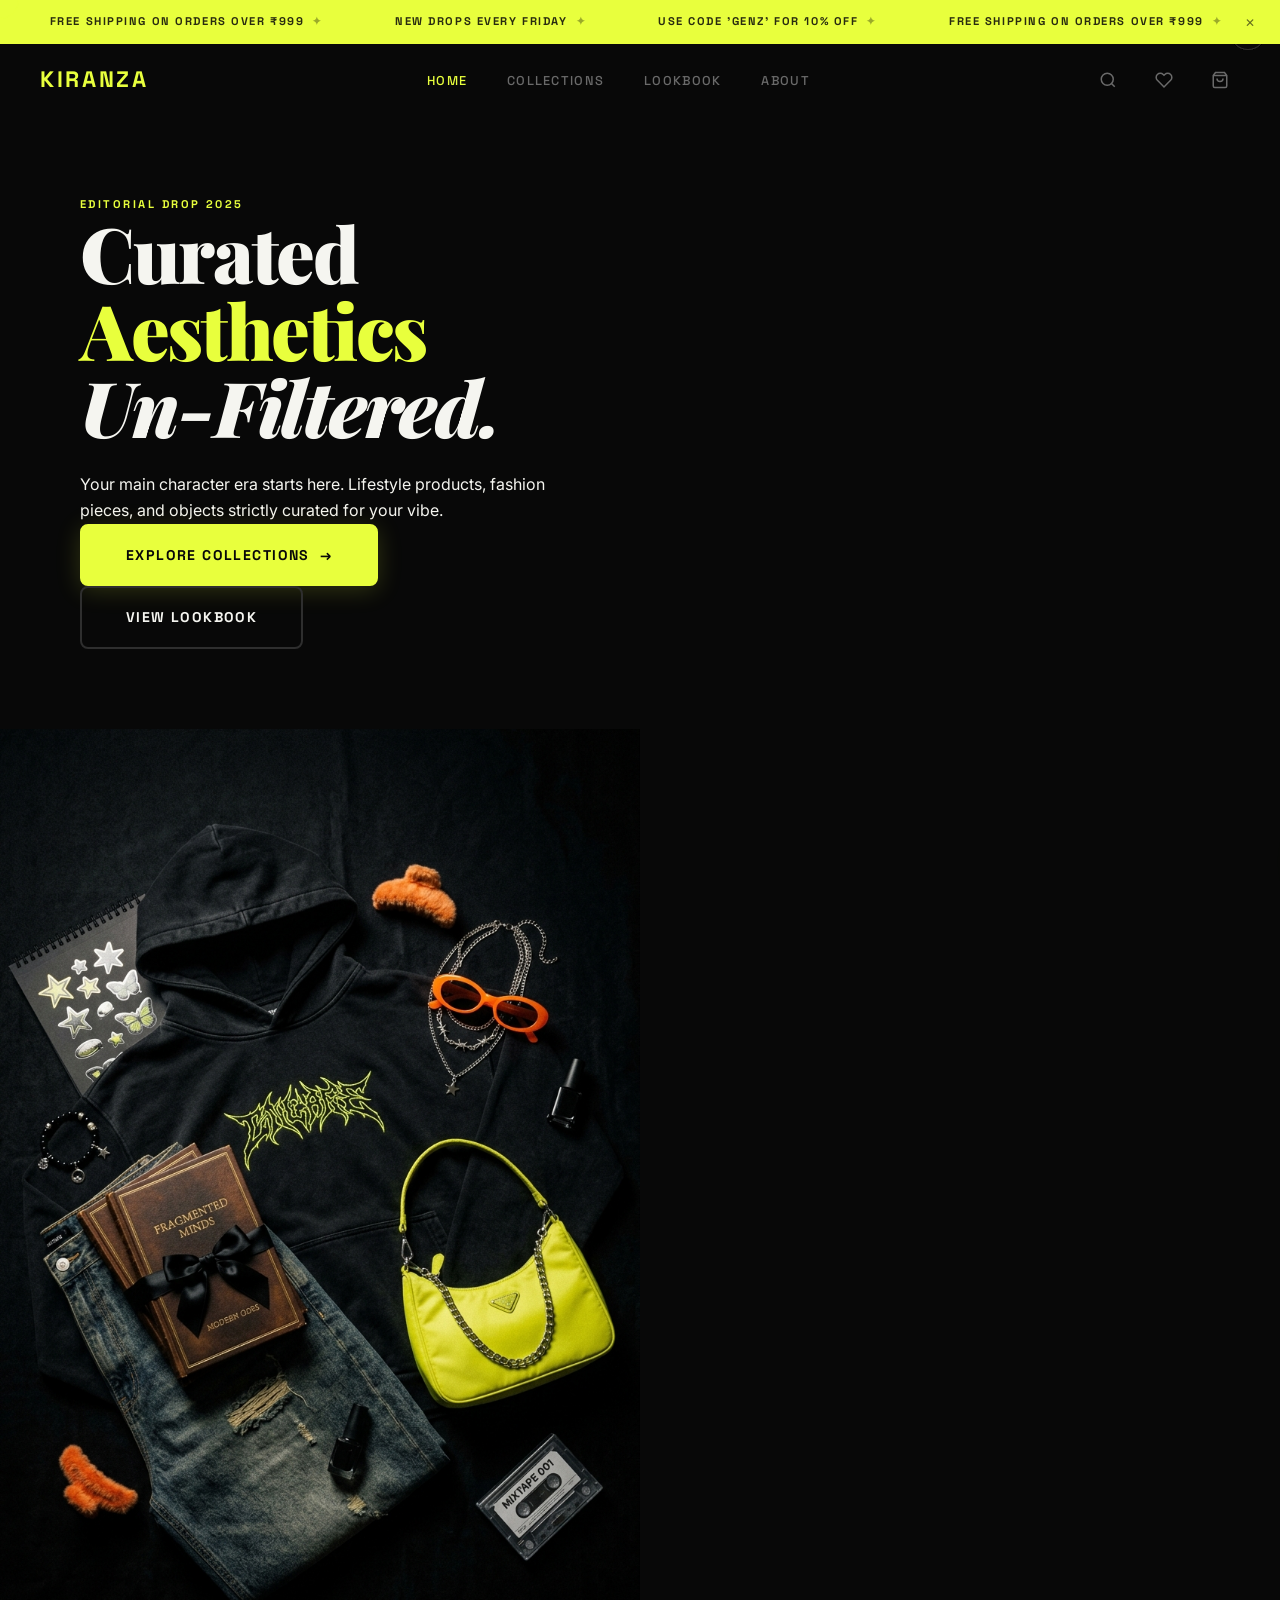
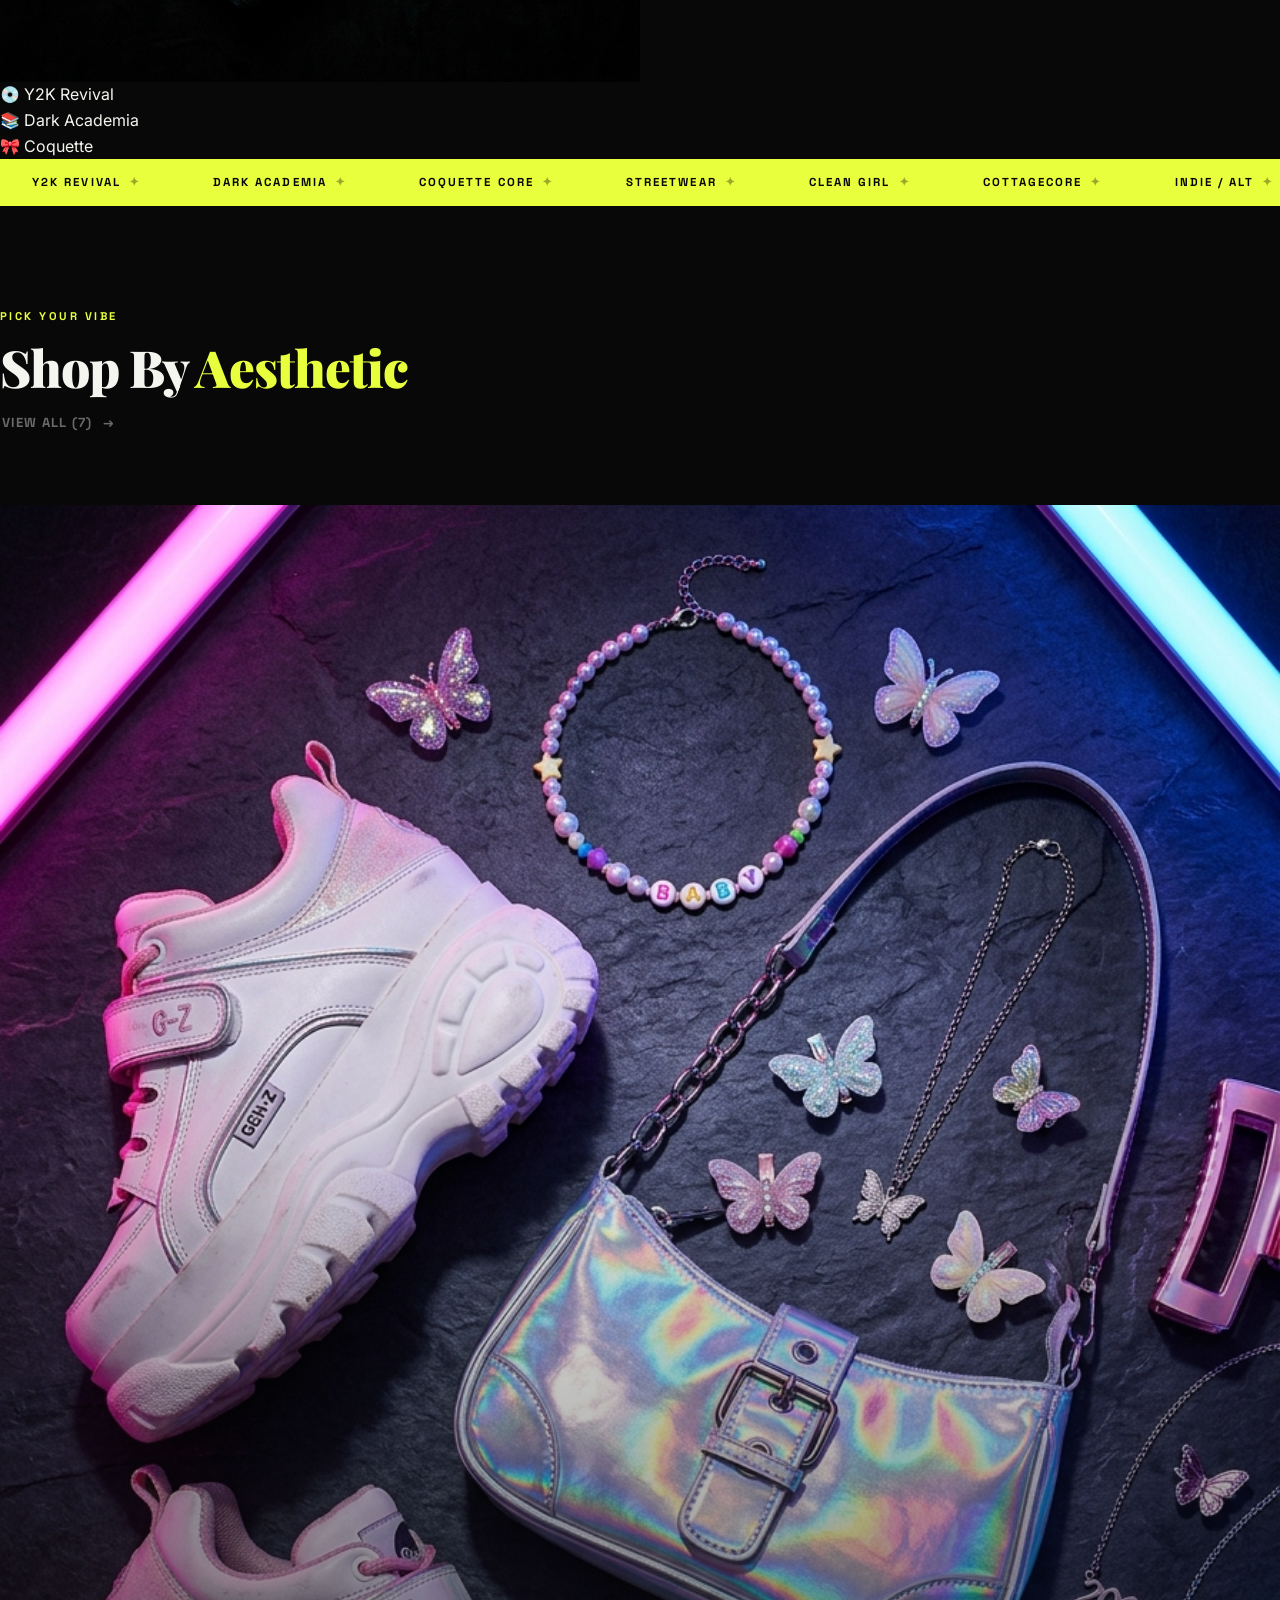
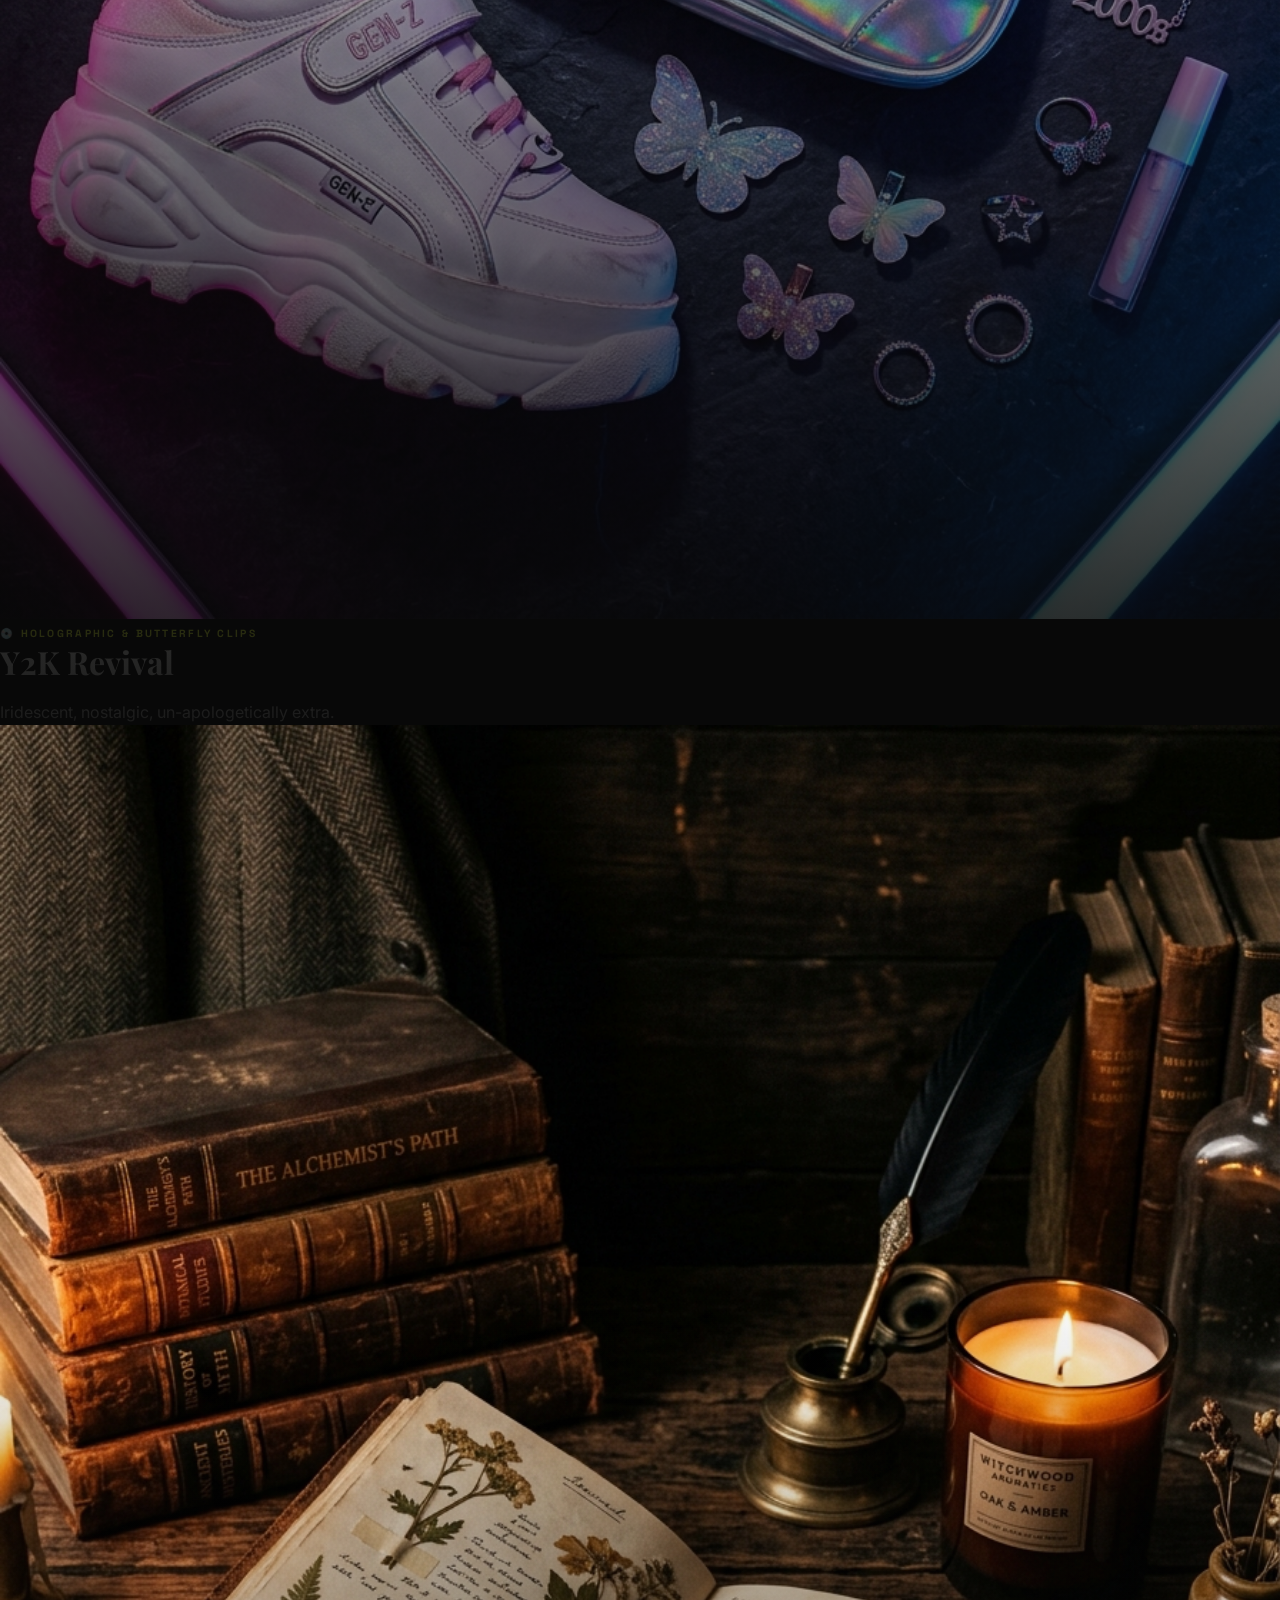
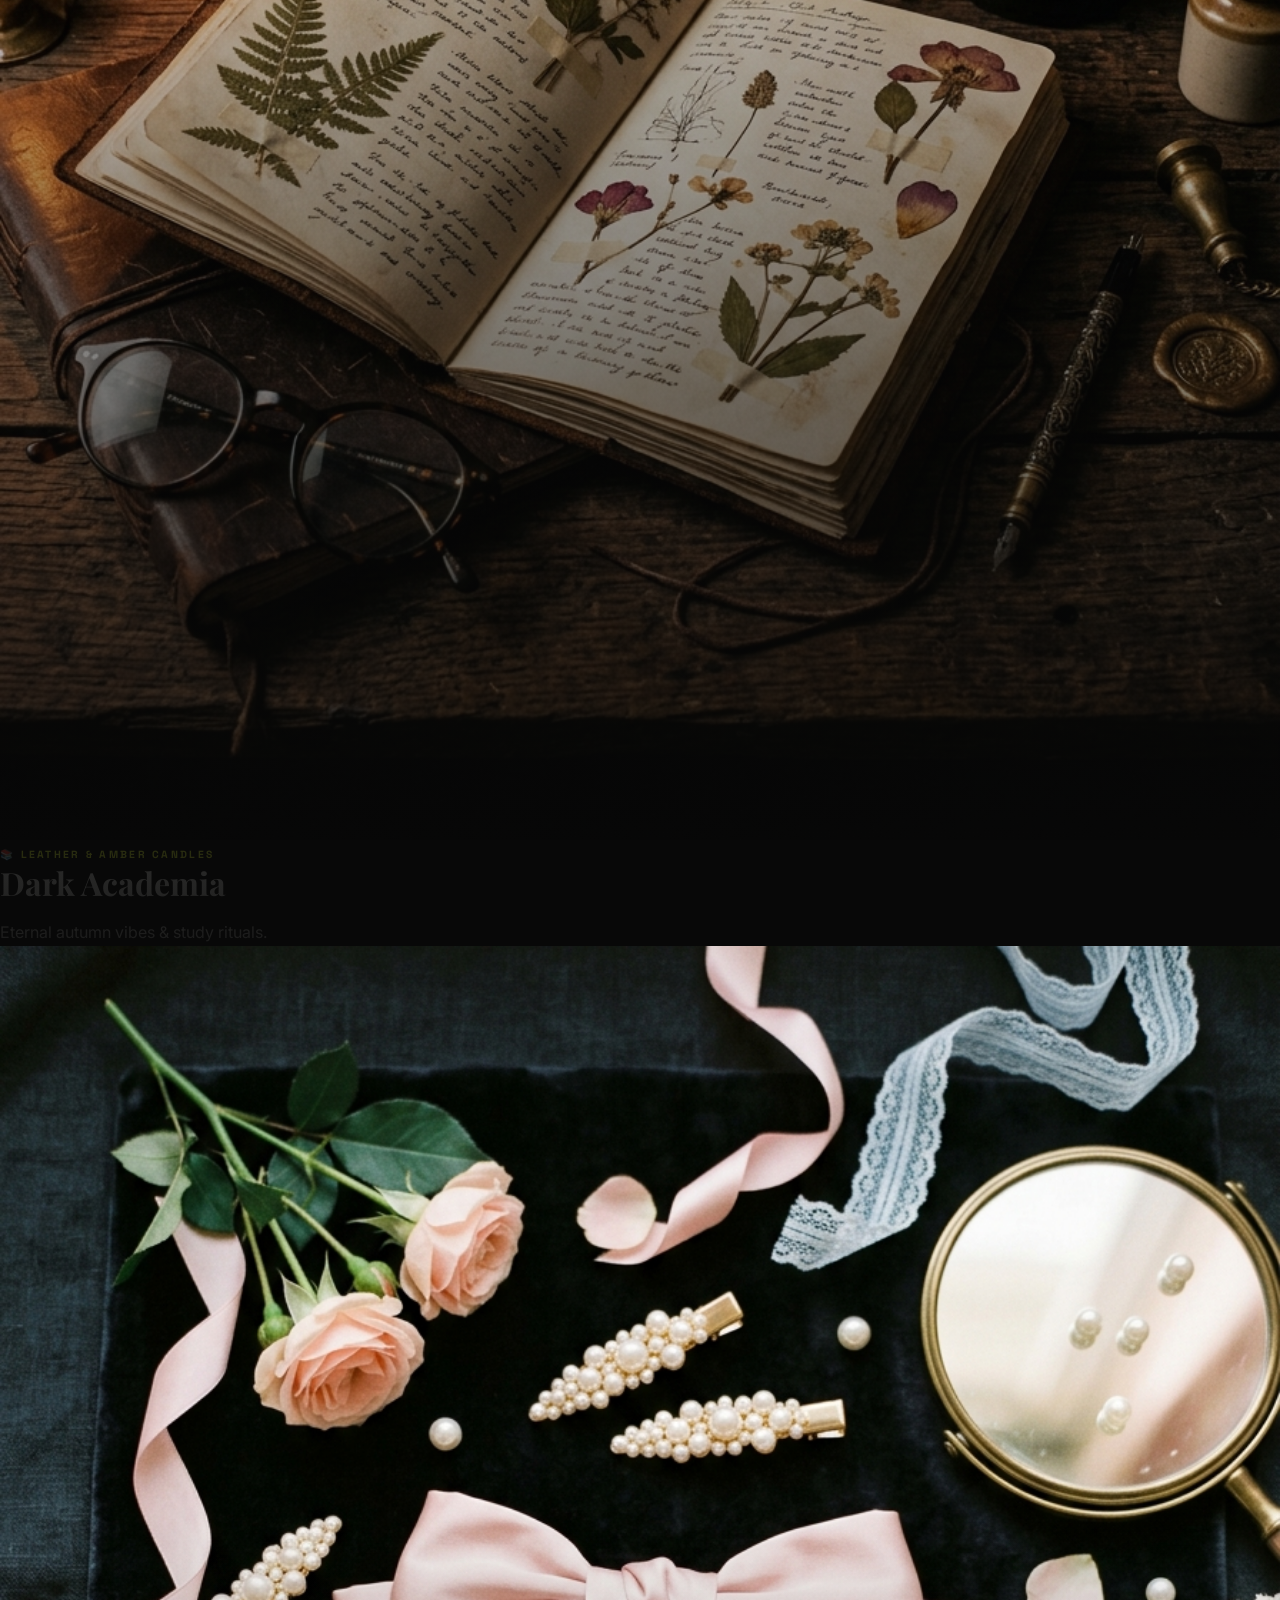
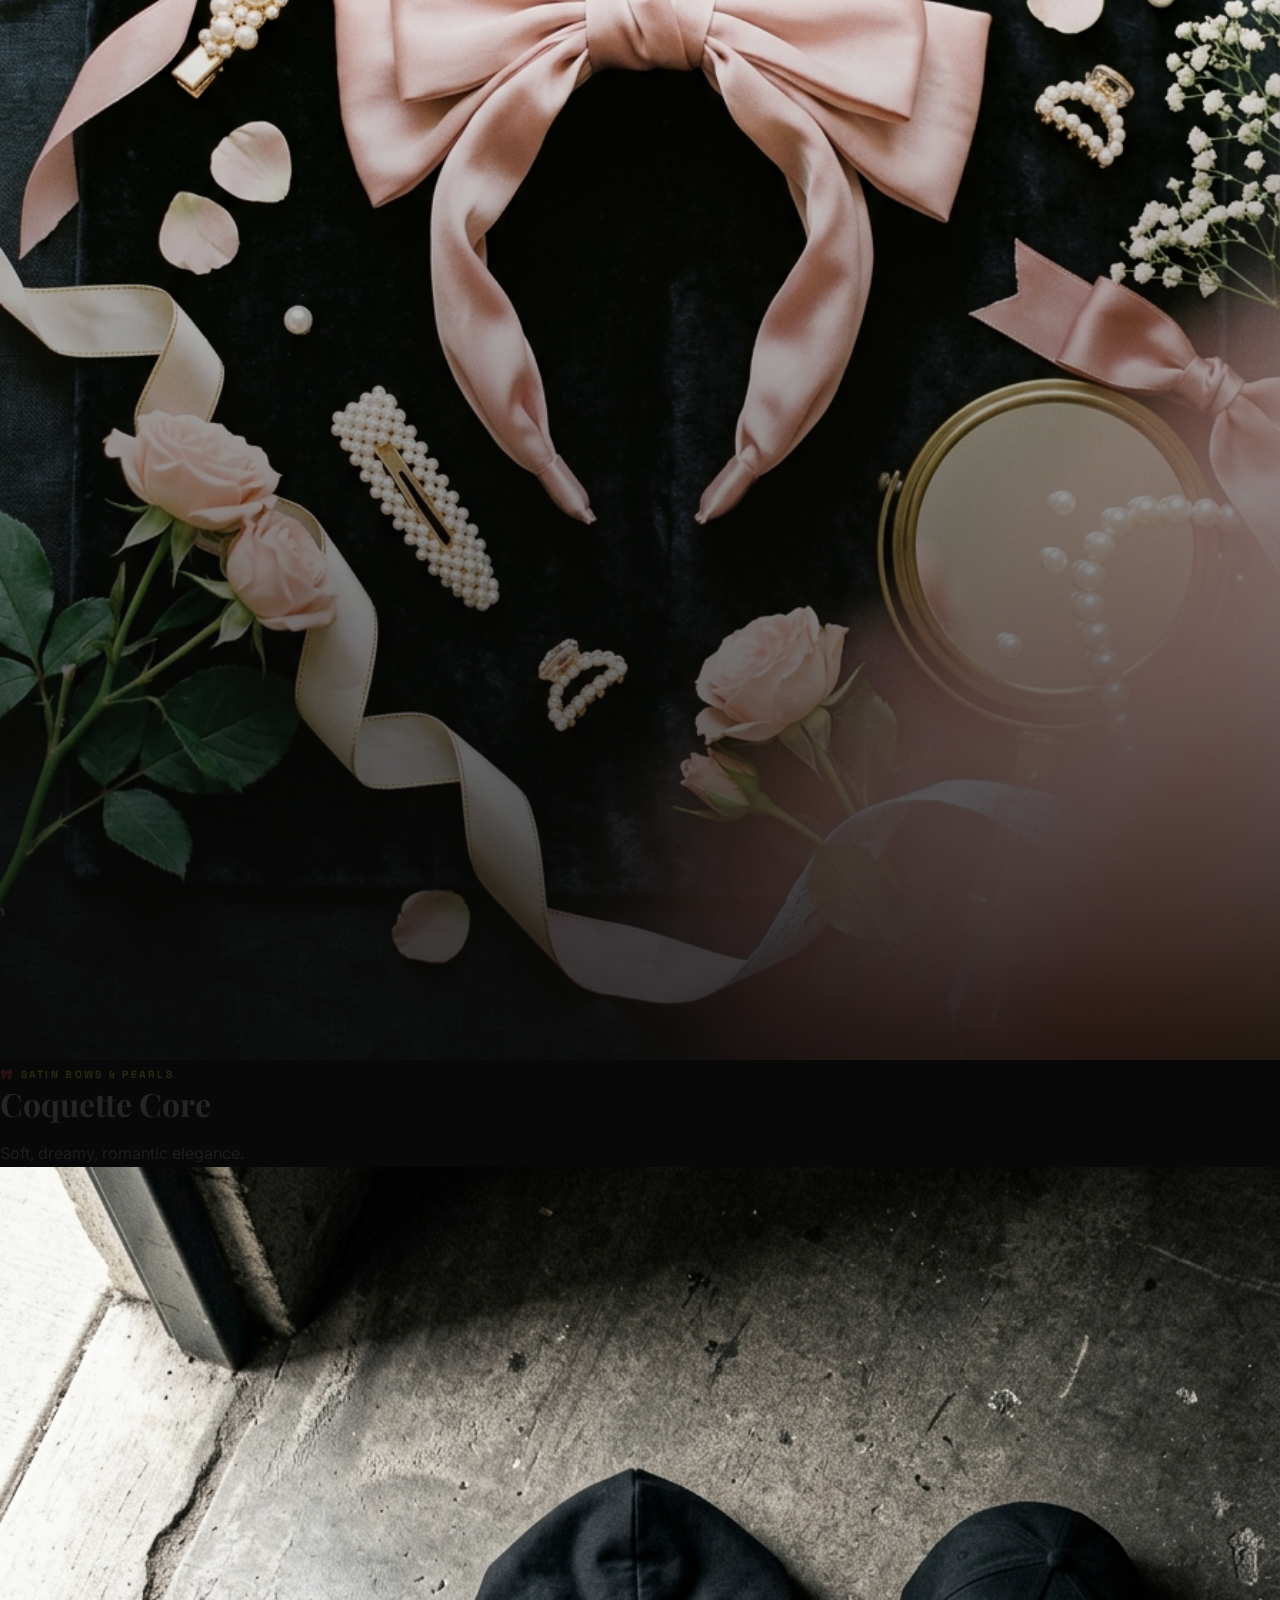
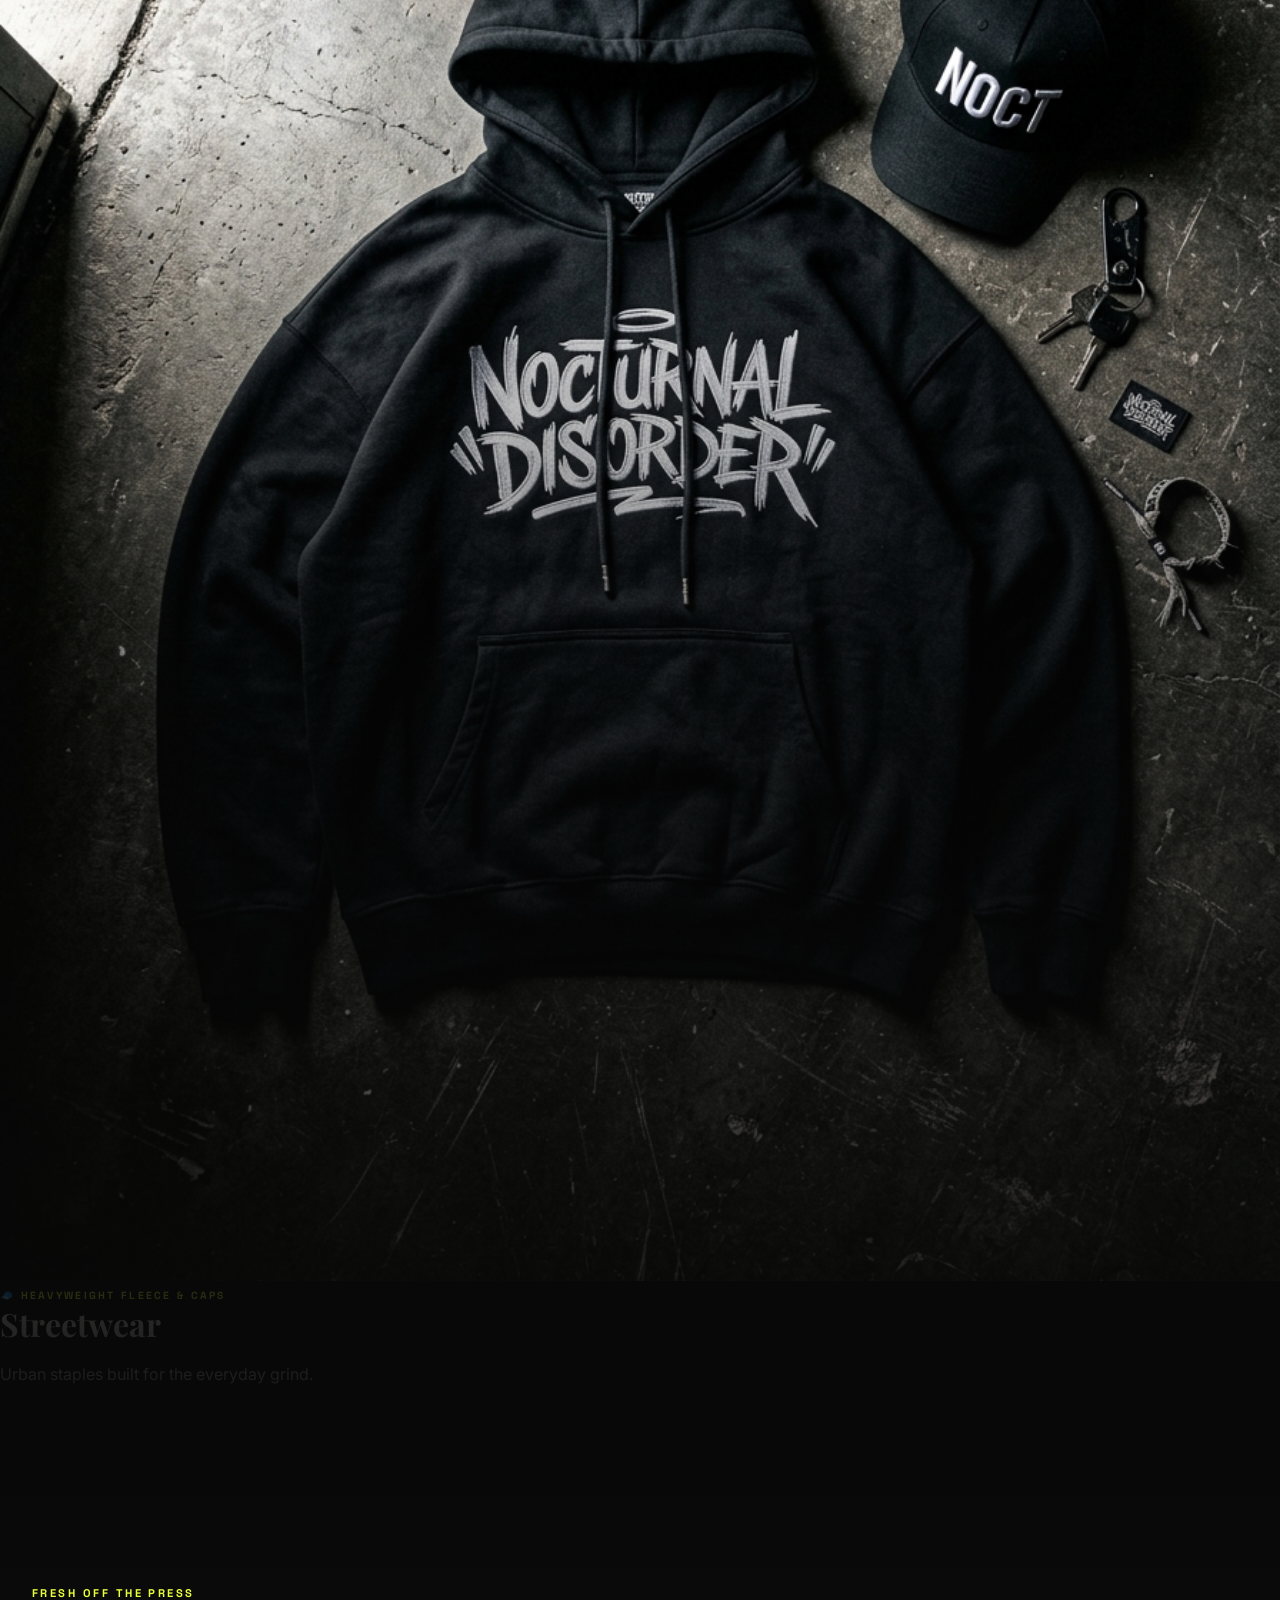
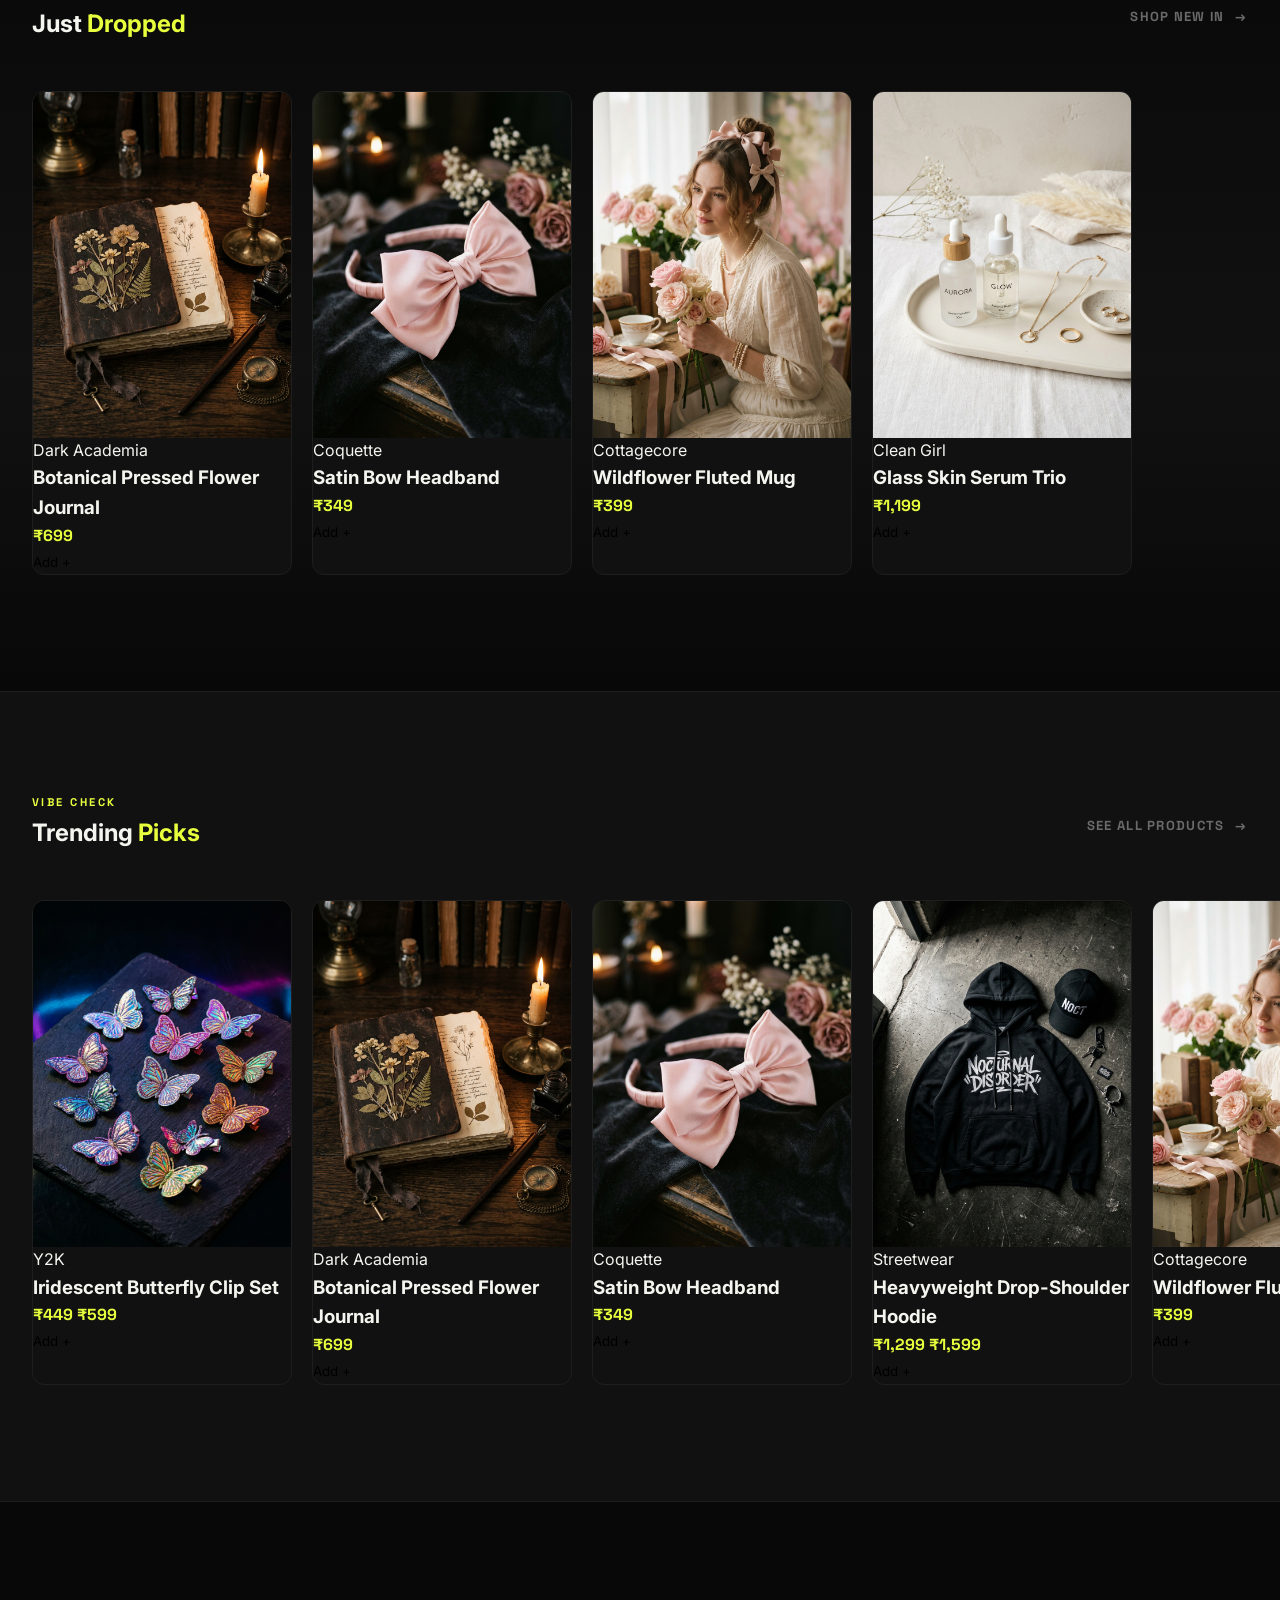
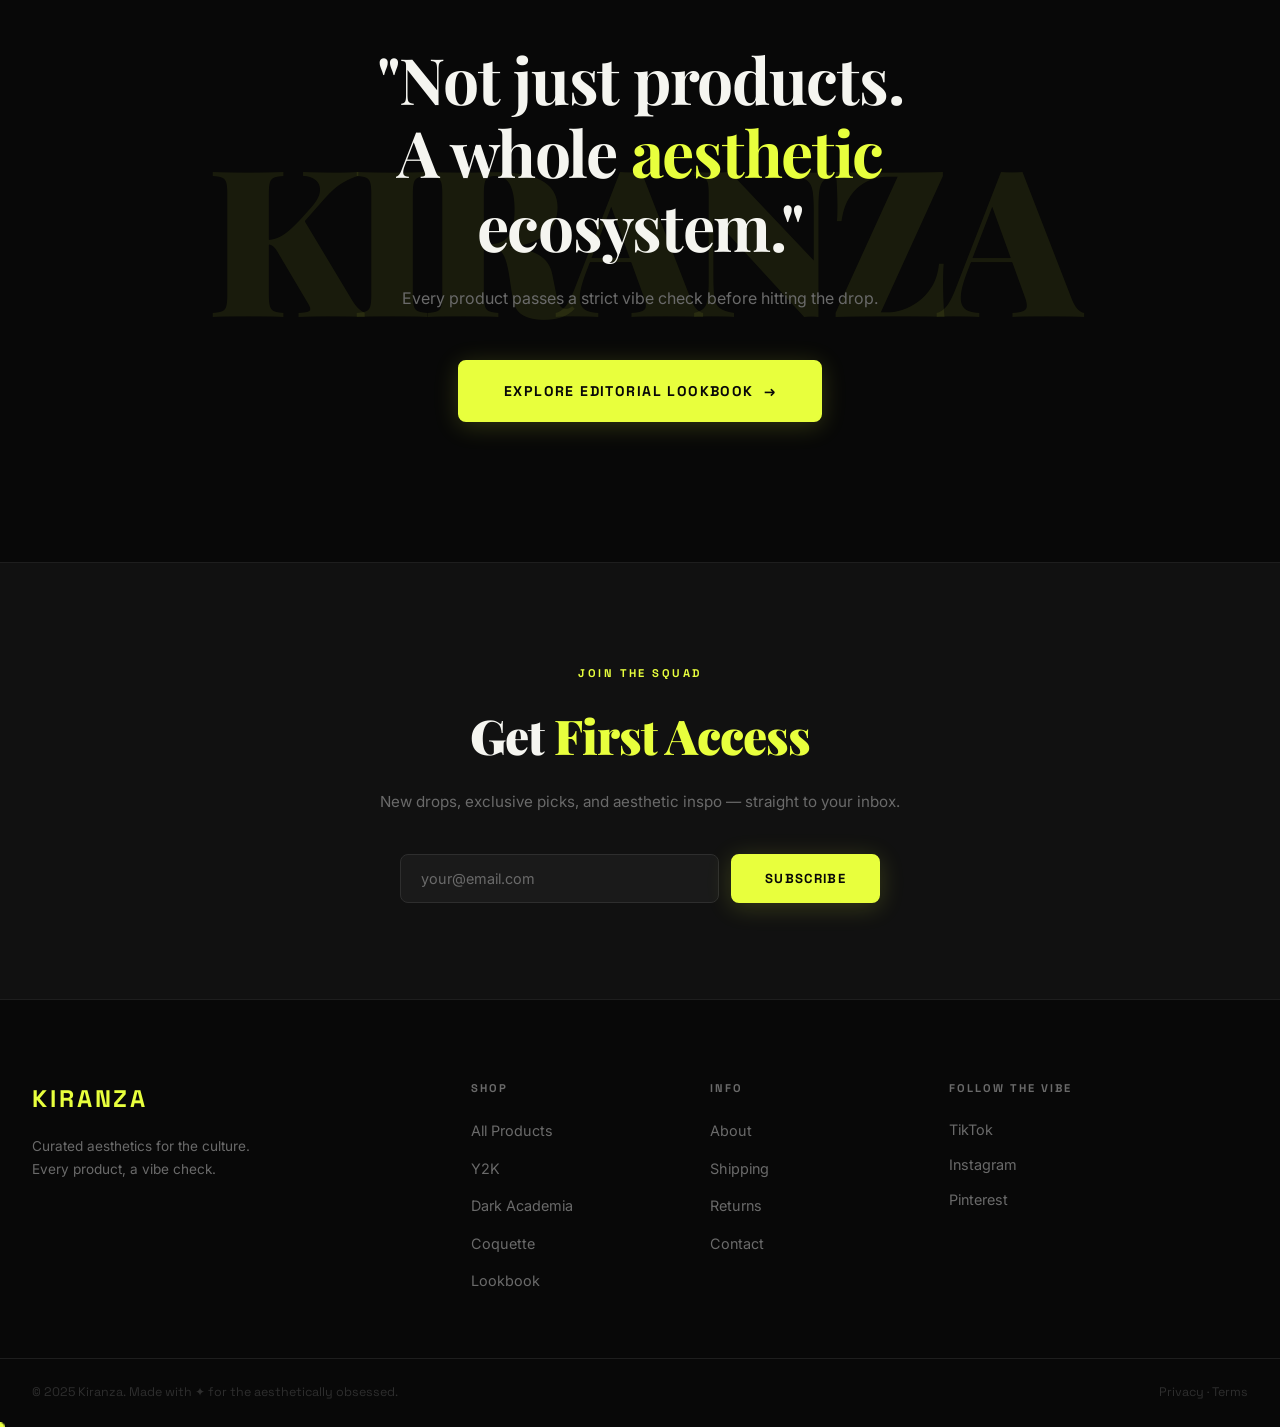
==== commit 5e3f76b1: "feat: add complete UI enhancements, search overlay, cart drawer, size variants, reviews, wishlist pa" ====
--- a/index.html
+++ b/index.html
@@ -3,30 +3,48 @@
 <head>
   <meta charset="UTF-8">
   <meta name="viewport" content="width=device-width, initial-scale=1.0">
-  <title>Kiranza — Shop the Vibe</title>
-  <meta name="description" content="Kiranza curates the best Gen Z lifestyle products — Y2K, Dark Academia, Coquette, Streetwear, and more. Shop the vibe.">
-  <meta property="og:title" content="Kiranza — Shop the Vibe">
-  <meta property="og:description" content="Curated aesthetics for the culture.">
+  <title>Kiranza — Lifestyle Mix & Gen Z Aesthetics</title>
+  <meta name="description" content="Kiranza is a modern lifestyle destination for Gen Z aesthetics — Y2K, Dark Academia, Coquette, Streetwear, Clean Girl, Indie/Alt, and Cottagecore.">
   <link rel="stylesheet" href="css/colors.css">
   <link rel="stylesheet" href="css/animations.css">
   <link rel="stylesheet" href="css/main.css">
   <link rel="stylesheet" href="css/components.css">
+  <link rel="stylesheet" href="css/enhancements.css">
 </head>
 <body>
+
+  <!-- Scroll progress bar -->
+  <div class="scroll-progress" id="scroll-progress"></div>
+
+  <!-- Announcement Bar -->
+  <div class="announcement-bar" id="announcement-bar">
+    <div class="announcement-track">
+      <span class="announcement-item">FREE SHIPPING ON ORDERS OVER ₹999<span class="announcement-sep">✦</span></span>
+      <span class="announcement-item">NEW DROPS EVERY FRIDAY<span class="announcement-sep">✦</span></span>
+      <span class="announcement-item">USE CODE 'GENZ' FOR 10% OFF<span class="announcement-sep">✦</span></span>
+      <span class="announcement-item">FREE SHIPPING ON ORDERS OVER ₹999<span class="announcement-sep">✦</span></span>
+    </div>
+    <button class="announcement-close" id="announcement-close" aria-label="Close">✕</button>
+  </div>
 
   <!-- ── NAVBAR ───────────────────────────────────────────── -->
   <nav class="navbar" id="navbar">
     <div class="nav-logo"><a href="index.html">KIRANZA</a></div>
     <ul class="nav-links">
-      <li><a href="index.html">Home</a></li>
+      <li><a href="index.html" class="active">Home</a></li>
       <li><a href="collections.html">Collections</a></li>
       <li><a href="lookbook.html">Lookbook</a></li>
+      <li><a href="about.html">About</a></li>
     </ul>
     <div class="nav-actions">
-      <button class="nav-icon-btn" id="search-btn" aria-label="Search" title="Search">
+      <button class="nav-icon-btn" id="search-btn" aria-label="Search">
         <svg width="18" height="18" viewBox="0 0 24 24" fill="none" stroke="currentColor" stroke-width="2"><circle cx="11" cy="11" r="8"/><path d="m21 21-4.35-4.35"/></svg>
       </button>
-      <button class="nav-icon-btn" id="cart-btn" aria-label="Cart" title="Cart">
+      <a href="wishlist.html" class="nav-icon-btn" aria-label="Wishlist" style="position:relative">
+        <svg width="18" height="18" viewBox="0 0 24 24" fill="none" stroke="currentColor" stroke-width="2"><path d="M20.84 4.61a5.5 5.5 0 0 0-7.78 0L12 5.67l-1.06-1.06a5.5 5.5 0 0 0-7.78 7.78l1.06 1.06L12 21.23l7.78-7.78 1.06-1.06a5.5 5.5 0 0 0 0-7.78z"/></svg>
+        <span class="wishlist-badge" style="display:none">0</span>
+      </a>
+      <button class="nav-icon-btn" id="cart-btn" aria-label="Cart" style="position:relative">
         <svg width="18" height="18" viewBox="0 0 24 24" fill="none" stroke="currentColor" stroke-width="2"><path d="M6 2 3 6v14a2 2 0 0 0 2 2h14a2 2 0 0 0 2-2V6l-3-4z"/><line x1="3" y1="6" x2="21" y2="6"/><path d="M16 10a4 4 0 0 1-8 0"/></svg>
         <span class="cart-badge" style="display:none">0</span>
       </button>
@@ -36,59 +54,50 @@
     </div>
   </nav>
 
-  <!-- ── HERO ─────────────────────────────────────────────── -->
-  <section class="hero" id="hero">
-    <div class="hero-blob hero-blob-1"></div>
-    <div class="hero-blob hero-blob-2"></div>
-
-    <div class="hero-content">
-      <span class="hero-tag">New Collection 2025</span>
-      <h1 class="hero-title">
-        Curate Your
-        <span class="line-accent">Aesthetic.</span>
-      </h1>
-      <p class="hero-sub">
-        Lifestyle products for every Gen Z era — Y2K, Dark Academia, Coquette, and beyond.
-      </p>
-      <div class="hero-cta">
-        <a href="collections.html" class="btn btn-primary btn-icon-end">Explore Now</a>
-        <a href="lookbook.html" class="btn btn-outline">View Lookbook</a>
-      </div>
-    </div>
-
-    <div class="hero-visual">
-      <img src="assets/images/hero.jpg" alt="Kiranza Gen Z Aesthetic Collection">
-
-      <div class="hero-float-tag hero-float-1">
-        <span class="dot"></span>
-        New drops daily
-      </div>
-      <div class="hero-float-tag hero-float-2">
-        ✦ 7 Aesthetics
-      </div>
-    </div>
-
-    <div class="hero-scroll-hint">Scroll to explore</div>
+  <!-- ── HERO SECTION ─────────────────────────────────────── -->
+  <section class="hero">
+    <div class="hero-bg-blob-1"></div>
+    <div class="hero-bg-blob-2"></div>
+    <div class="hero-inner">
+      <div class="hero-content reveal">
+        <span class="section-tag">Editorial Drop 2025</span>
+        <h1 class="hero-title">
+          Curated<br>
+          <span class="accent-text">Aesthetics</span><br>
+          <em>Un-Filtered.</em>
+        </h1>
+        <p class="hero-subtitle">
+          Your main character era starts here. Lifestyle products, fashion pieces, and objects strictly curated for your vibe.
+        </p>
+        <div class="hero-cta-group">
+          <a href="collections.html" class="btn btn-primary btn-lg btn-icon-end">Explore Collections</a>
+          <a href="lookbook.html" class="btn btn-outline btn-lg">View Lookbook</a>
+        </div>
+      </div>
+      <div class="hero-visual reveal reveal-d2">
+        <div class="hero-img-frame">
+          <img src="assets/images/hero.jpg" alt="Kiranza Aesthetic Editorial">
+        </div>
+        <div class="floating-tag tag-y2k">💿 Y2K Revival</div>
+        <div class="floating-tag tag-da">📚 Dark Academia</div>
+        <div class="floating-tag tag-coquette">🎀 Coquette</div>
+      </div>
+    </div>
   </section>
 
   <!-- ── MARQUEE TICKER ────────────────────────────────────── -->
   <div class="marquee-wrapper" aria-hidden="true">
     <div class="marquee-track">
-      <span class="marquee-item">NEW DROP<span class="marquee-sep">✦</span></span>
-      <span class="marquee-item">Y2K VIBES<span class="marquee-sep">✦</span></span>
+      <span class="marquee-item">Y2K REVIVAL<span class="marquee-sep">✦</span></span>
       <span class="marquee-item">DARK ACADEMIA<span class="marquee-sep">✦</span></span>
-      <span class="marquee-item">COQUETTE ERA<span class="marquee-sep">✦</span></span>
-      <span class="marquee-item">AESTHETIC PICKS<span class="marquee-sep">✦</span></span>
+      <span class="marquee-item">COQUETTE CORE<span class="marquee-sep">✦</span></span>
       <span class="marquee-item">STREETWEAR<span class="marquee-sep">✦</span></span>
       <span class="marquee-item">CLEAN GIRL<span class="marquee-sep">✦</span></span>
       <span class="marquee-item">COTTAGECORE<span class="marquee-sep">✦</span></span>
       <span class="marquee-item">INDIE / ALT<span class="marquee-sep">✦</span></span>
-      <!-- Duplicate for seamless loop -->
-      <span class="marquee-item">NEW DROP<span class="marquee-sep">✦</span></span>
-      <span class="marquee-item">Y2K VIBES<span class="marquee-sep">✦</span></span>
+      <span class="marquee-item">Y2K REVIVAL<span class="marquee-sep">✦</span></span>
       <span class="marquee-item">DARK ACADEMIA<span class="marquee-sep">✦</span></span>
-      <span class="marquee-item">COQUETTE ERA<span class="marquee-sep">✦</span></span>
-      <span class="marquee-item">AESTHETIC PICKS<span class="marquee-sep">✦</span></span>
+      <span class="marquee-item">COQUETTE CORE<span class="marquee-sep">✦</span></span>
       <span class="marquee-item">STREETWEAR<span class="marquee-sep">✦</span></span>
       <span class="marquee-item">CLEAN GIRL<span class="marquee-sep">✦</span></span>
       <span class="marquee-item">COTTAGECORE<span class="marquee-sep">✦</span></span>
@@ -98,109 +107,94 @@
 
   <!-- ── COLLECTIONS GRID ──────────────────────────────────── -->
   <section class="collections-section" id="collections">
-    <div class="section-inner">
-      <div class="section-header reveal">
-        <span class="section-tag">Explore</span>
-        <h2>Aesthetic <span class="accent-text">Universes</span></h2>
-      </div>
-    </div>
-    <div class="collections-grid">
-      <div class="col-card large reveal reveal-d1">
-        <img src="assets/images/cat-y2k.jpg" alt="Y2K Aesthetic Collection">
-        <div class="col-card-overlay">
-          <span class="col-card-tag">Y2K</span>
+    <div class="section-header reveal">
+      <div>
+        <span class="section-tag">Pick Your Vibe</span>
+        <h2>Shop By <span class="accent-text">Aesthetic</span></h2>
+      </div>
+      <a href="collections.html" class="btn btn-ghost btn-icon-end">View All (7)</a>
+    </div>
+    <div class="col-grid">
+      <a href="collections.html?filter=Y2K" class="col-card col-large reveal-left">
+        <img src="assets/images/cat-y2k.jpg" alt="Y2K Aesthetic">
+        <div class="col-card-overlay"></div>
+        <div class="col-card-content">
+          <span class="col-card-tag">💿 Holographic & Butterfly Clips</span>
           <h3>Y2K Revival</h3>
-          <a href="collections.html?filter=Y2K" class="col-card-btn">Shop Now →</a>
-        </div>
-      </div>
-      <div class="col-card reveal reveal-d2">
-        <img src="assets/images/cat-dark-academia.jpg" alt="Dark Academia Collection">
-        <div class="col-card-overlay">
-          <span class="col-card-tag">Dark Academia</span>
+          <p>Iridescent, nostalgic, un-apologetically extra.</p>
+        </div>
+      </a>
+      <a href="collections.html?filter=Dark+Academia" class="col-card reveal">
+        <img src="assets/images/cat-dark-academia.jpg" alt="Dark Academia Aesthetic">
+        <div class="col-card-overlay"></div>
+        <div class="col-card-content">
+          <span class="col-card-tag">📚 Leather & Amber Candles</span>
           <h3>Dark Academia</h3>
-          <a href="collections.html?filter=Dark+Academia" class="col-card-btn">Shop Now →</a>
-        </div>
-      </div>
-      <div class="col-card reveal reveal-d3">
-        <img src="assets/images/cat-coquette.jpg" alt="Coquette Collection">
-        <div class="col-card-overlay">
-          <span class="col-card-tag">Coquette</span>
+          <p>Eternal autumn vibes & study rituals.</p>
+        </div>
+      </a>
+      <a href="collections.html?filter=Coquette" class="col-card reveal reveal-d1">
+        <img src="assets/images/cat-coquette.jpg" alt="Coquette Aesthetic">
+        <div class="col-card-overlay"></div>
+        <div class="col-card-content">
+          <span class="col-card-tag">🎀 Satin Bows & Pearls</span>
           <h3>Coquette Core</h3>
-          <a href="collections.html?filter=Coquette" class="col-card-btn">Shop Now →</a>
-        </div>
-      </div>
-      <div class="col-card large reveal reveal-d2" style="grid-row: 1 / span 1">
-        <img src="assets/images/cat-streetwear.jpg" alt="Streetwear Collection">
-        <div class="col-card-overlay">
-          <span class="col-card-tag">Streetwear</span>
+          <p>Soft, dreamy, romantic elegance.</p>
+        </div>
+      </a>
+      <a href="collections.html?filter=Streetwear" class="col-card col-wide reveal-scale">
+        <img src="assets/images/cat-streetwear.jpg" alt="Streetwear Aesthetic">
+        <div class="col-card-overlay"></div>
+        <div class="col-card-content">
+          <span class="col-card-tag">🧢 Heavyweight Fleece & Caps</span>
           <h3>Streetwear</h3>
-          <a href="collections.html?filter=Streetwear" class="col-card-btn">Shop Now →</a>
-        </div>
-      </div>
-    </div>
-  </section>
-
-  <!-- ── TRENDING NOW ──────────────────────────────────────── -->
+          <p>Urban staples built for the everyday grind.</p>
+        </div>
+      </a>
+    </div>
+  </section>
+
+  <!-- ── NEW IN SECTION ───────────────────────────────────── -->
+  <section class="new-in-section">
+    <div class="new-in-header reveal">
+      <div>
+        <span class="section-tag">Fresh Off The Press</span>
+        <h2>Just <span class="accent-text">Dropped</span></h2>
+      </div>
+      <a href="collections.html?sort=newest" class="btn btn-ghost btn-icon-end">Shop New In</a>
+    </div>
+    <div class="trending-scroll-wrap">
+      <div class="trending-scroll" id="new-in-grid">
+        <!-- Rendered dynamically by main.js -->
+      </div>
+    </div>
+  </section>
+
+  <!-- ── TRENDING STRIP ────────────────────────────────────── -->
   <section class="trending-section" id="trending">
     <div class="trending-header">
       <div class="reveal">
-        <span class="section-tag">Hot Right Now</span>
+        <span class="section-tag">Vibe Check</span>
         <h2>Trending <span class="accent-text">Picks</span></h2>
       </div>
-      <a href="collections.html" class="btn btn-ghost btn-icon-end reveal reveal-d2">See All</a>
+      <a href="collections.html" class="btn btn-ghost btn-icon-end reveal reveal-d2">See All Products</a>
     </div>
     <div class="trending-scroll-wrap">
       <div class="trending-scroll" id="trending-scroll">
-        <!-- Rendered by main.js -->
-      </div>
-    </div>
-  </section>
-
-  <!-- ── AESTHETICS PILLS ──────────────────────────────────── -->
-  <section class="aesthetics-section section-pad">
-    <div class="section-inner">
-      <div class="section-header reveal">
-        <span class="section-tag">Browse by Vibe</span>
-        <h2>What's Your <span class="accent-text">Aesthetic?</span></h2>
-      </div>
-    </div>
-    <div class="aesthetics-pills">
-      <a href="collections.html?filter=Y2K" class="aesthetic-pill reveal reveal-d1">
-        <span class="pill-emoji">💿</span> Y2K
-      </a>
-      <a href="collections.html?filter=Dark+Academia" class="aesthetic-pill reveal reveal-d2">
-        <span class="pill-emoji">📚</span> Dark Academia
-      </a>
-      <a href="collections.html?filter=Coquette" class="aesthetic-pill reveal reveal-d3">
-        <span class="pill-emoji">🎀</span> Coquette
-      </a>
-      <a href="collections.html?filter=Indie/Alt" class="aesthetic-pill reveal reveal-d4">
-        <span class="pill-emoji">📌</span> Indie / Alt
-      </a>
-      <a href="collections.html?filter=Streetwear" class="aesthetic-pill reveal reveal-d1">
-        <span class="pill-emoji">🧢</span> Streetwear
-      </a>
-      <a href="collections.html?filter=Clean+Girl" class="aesthetic-pill reveal reveal-d2">
-        <span class="pill-emoji">✨</span> Clean Girl
-      </a>
-      <a href="collections.html?filter=Cottagecore" class="aesthetic-pill reveal reveal-d3">
-        <span class="pill-emoji">🌿</span> Cottagecore
-      </a>
-    </div>
-  </section>
-
-  <!-- ── BRAND STATEMENT ───────────────────────────────────── -->
+        <!-- Rendered dynamically by main.js -->
+      </div>
+    </div>
+  </section>
+
+  <!-- ── STATEMENT SECTION ─────────────────────────────────── -->
   <section class="statement-section">
     <div class="statement-inner reveal">
       <p class="statement-text">
-        <span class="accent-text">Kiranza</span> is<br>
-        more than a store.<br>
-        It's a <em>feeling</em>.
+        "Not just products.<br>
+        A whole <span class="accent-text">aesthetic</span> ecosystem."
       </p>
-      <p class="statement-sub">
-        Built for the aesthetically obsessed. Every product, a vibe check.
-      </p>
-      <a href="collections.html" class="btn btn-outline">Browse All Vibes</a>
+      <p class="statement-sub">Every product passes a strict vibe check before hitting the drop.</p>
+      <a href="lookbook.html" class="btn btn-primary btn-lg btn-icon-end">Explore Editorial Lookbook</a>
     </div>
   </section>
 
@@ -211,12 +205,69 @@
       <h2>Get <span class="accent-text">First Access</span></h2>
       <p>New drops, exclusive picks, and aesthetic inspo — straight to your inbox.</p>
       <form class="newsletter-form" id="newsletter-form" novalidate>
-        <input class="newsletter-input" type="email" id="email-input"
-               placeholder="your@email.com" autocomplete="email">
+        <input class="newsletter-input" type="email" placeholder="your@email.com">
         <button type="submit" class="btn btn-primary">Subscribe</button>
       </form>
     </div>
   </section>
+
+  <!-- ── SEARCH OVERLAY ────────────────────────────────────── -->
+  <div class="search-overlay" id="search-overlay">
+    <button class="search-close" id="search-close" aria-label="Close search">✕</button>
+    <div class="search-input-wrap">
+      <input type="text" class="search-input" id="search-input" placeholder="Search aesthetics, products, tags…">
+      <span class="search-icon">🔍</span>
+    </div>
+    <div class="search-hint" id="search-hint">Popular picks</div>
+    <div class="search-results" id="search-results"></div>
+  </div>
+
+  <!-- ── CART DRAWER ───────────────────────────────────────── -->
+  <div class="cart-overlay" id="cart-overlay"></div>
+  <div class="cart-drawer" id="cart-drawer">
+    <div class="cart-drawer-header">
+      <div>
+        <span class="cart-drawer-title">Your Cart</span>
+        <span class="cart-drawer-count">0</span>
+      </div>
+      <button class="cart-drawer-close" id="cart-drawer-close">✕</button>
+    </div>
+    <div class="cart-drawer-body" id="cart-items">
+      <!-- Rendered by cart.js -->
+    </div>
+    <div class="cart-drawer-footer">
+      <div class="cart-subtotal">
+        <span class="cart-subtotal-label">Subtotal</span>
+        <span class="cart-total-amount" id="cart-total">₹0</span>
+      </div>
+      <p class="cart-note">Taxes & shipping calculated at checkout.</p>
+      <button class="btn btn-primary cart-checkout" id="cart-checkout-btn">Proceed to Checkout →</button>
+    </div>
+  </div>
+
+  <!-- ── MOBILE MENU ───────────────────────────────────────── -->
+  <div class="menu-overlay" id="menu-overlay"></div>
+  <div class="mobile-menu" id="mobile-menu">
+    <div class="mobile-menu-header">
+      <span class="mobile-menu-logo">KIRANZA</span>
+      <button class="mobile-menu-close" id="mobile-menu-close">✕</button>
+    </div>
+    <div class="mobile-nav-links">
+      <a href="index.html" class="mobile-nav-link active">Home</a>
+      <a href="collections.html" class="mobile-nav-link">Collections</a>
+      <a href="lookbook.html" class="mobile-nav-link">Lookbook</a>
+      <a href="wishlist.html" class="mobile-nav-link">Wishlist</a>
+      <a href="about.html" class="mobile-nav-link">About</a>
+    </div>
+    <div class="mobile-menu-footer">
+      <span class="mobile-footer-label">Follow the vibe</span>
+      <div class="mobile-socials">
+        <a href="#" class="mobile-social">TikTok</a>
+        <a href="#" class="mobile-social">Instagram</a>
+        <a href="#" class="mobile-social">Pinterest</a>
+      </div>
+    </div>
+  </div>
 
   <!-- ── FOOTER ────────────────────────────────────────────── -->
   <footer class="footer">
@@ -238,7 +289,7 @@
       <div class="footer-col">
         <h4>Info</h4>
         <ul>
-          <li><a href="#">About</a></li>
+          <li><a href="about.html">About</a></li>
           <li><a href="#">Shipping</a></li>
           <li><a href="#">Returns</a></li>
           <li><a href="#">Contact</a></li>
@@ -261,6 +312,9 @@
 
   <script src="data/products.js"></script>
   <script src="js/main.js"></script>
+  <script src="js/ui.js"></script>
+  <script src="js/cart.js"></script>
+  <script src="js/search.js"></script>
 
 </body>
 </html>
--- a/css/enhancements.css
+++ b/css/enhancements.css
@@ -0,0 +1,789 @@
+/* ============================================================
+   KIRANZA — ENHANCEMENTS CSS
+   All new feature styles layered on top of the base system.
+   Announcement Bar · Cursor · Transitions · Toast · Mobile Menu
+   Cart Drawer · Search Overlay · Sort · Variants · Reviews
+   Sticky Bar · Lightbox · New-In · Wishlist · About
+   ============================================================ */
+
+/* ══════════════════════════════════════════════════════════ */
+/*  ANNOUNCEMENT BAR                                          */
+/* ══════════════════════════════════════════════════════════ */
+.announcement-bar {
+  position: fixed;
+  top: 0; left: 0; right: 0;
+  height: 44px;
+  background: var(--clr-accent-1);
+  color: var(--clr-text-invert);
+  display: flex;
+  align-items: center;
+  justify-content: center;
+  z-index: 200;
+  overflow: hidden;
+  transition: height 0.4s cubic-bezier(0.16,1,0.3,1), opacity 0.3s ease;
+}
+.announcement-bar.dismissed { height: 0; opacity: 0; pointer-events: none; }
+
+.announcement-track {
+  display: flex;
+  width: max-content;
+  animation: marquee 22s linear infinite;
+  pointer-events: none;
+}
+.announcement-item {
+  font-family: 'Space Grotesk', sans-serif;
+  font-size: 0.7rem;
+  font-weight: 700;
+  letter-spacing: 0.14em;
+  text-transform: uppercase;
+  padding: 0 32px;
+  white-space: nowrap;
+  color: var(--clr-text-invert);
+  opacity: 0.85;
+}
+.announcement-sep { opacity: 0.4; padding: 0 8px; }
+.announcement-close {
+  position: absolute;
+  right: 16px;
+  width: 28px; height: 28px;
+  display: flex; align-items: center; justify-content: center;
+  font-size: 0.75rem;
+  color: rgba(8,8,8,0.6);
+  border-radius: 50%;
+  transition: background 0.2s, color 0.2s;
+  cursor: pointer;
+  background: transparent;
+  border: none;
+  pointer-events: all;
+}
+.announcement-close:hover { background: rgba(8,8,8,0.12); color: var(--clr-text-invert); }
+
+/* ── Offsets when announcement bar is present ─────────────── */
+.navbar { top: 44px; }
+body.no-announcement .navbar { top: 0; }
+
+.hero { padding-top: calc(72px + 44px); }
+body.no-announcement .hero { padding-top: 72px; }
+
+.lookbook-hero { padding-top: 44px; }
+body.no-announcement .lookbook-hero { padding-top: 0; }
+
+.page-hero { padding-top: calc(160px + 44px) !important; }
+body.no-announcement .page-hero { padding-top: 160px !important; }
+
+.filter-bar { top: calc(72px + 44px); }
+body.no-announcement .filter-bar { top: 72px; }
+
+.product-gallery { top: calc(108px + 44px); }
+body.no-announcement .product-gallery { top: 108px; }
+
+.product-detail { padding-top: calc(120px + 44px); }
+body.no-announcement .product-detail { padding-top: 120px; }
+
+@media (max-width: 768px) {
+  .announcement-bar { height: 40px; }
+  .navbar { top: 40px; }
+  body.no-announcement .navbar { top: 0; }
+  .hero { padding-top: calc(72px + 40px); }
+  body.no-announcement .hero { padding-top: 72px; }
+  .page-hero { padding-top: calc(120px + 40px) !important; }
+  body.no-announcement .page-hero { padding-top: 120px !important; }
+  .filter-bar { top: calc(72px + 40px); }
+  body.no-announcement .filter-bar { top: 72px; }
+  .product-detail { padding-top: calc(90px + 40px); }
+  body.no-announcement .product-detail { padding-top: 90px; }
+}
+
+/* ══════════════════════════════════════════════════════════ */
+/*  SCROLL PROGRESS BAR                                       */
+/* ══════════════════════════════════════════════════════════ */
+.scroll-progress {
+  position: fixed;
+  top: 0; left: 0;
+  height: 3px;
+  background: linear-gradient(90deg, var(--clr-accent-1) 0%, var(--clr-accent-2) 100%);
+  width: 0%;
+  z-index: 9999;
+  pointer-events: none;
+  transition: width 0.08s linear;
+}
+
+/* ══════════════════════════════════════════════════════════ */
+/*  CUSTOM CURSOR                                             */
+/* ══════════════════════════════════════════════════════════ */
+@media (pointer: fine) {
+  * { cursor: none !important; }
+}
+.cursor {
+  width: 9px; height: 9px;
+  background: var(--clr-accent-1);
+  border-radius: 50%;
+  position: fixed;
+  pointer-events: none;
+  z-index: 100000;
+  transform: translate(-50%, -50%);
+  transition: width 0.2s ease, height 0.2s ease, opacity 0.2s ease;
+  will-change: left, top;
+}
+.cursor-follower {
+  width: 38px; height: 38px;
+  border: 1.5px solid var(--clr-accent-1);
+  border-radius: 50%;
+  position: fixed;
+  pointer-events: none;
+  z-index: 99999;
+  transform: translate(-50%, -50%);
+  opacity: 0.45;
+  transition: width 0.3s ease, height 0.3s ease, opacity 0.3s ease;
+  will-change: left, top;
+}
+.cursor.cursor-hover     { width: 16px; height: 16px; }
+.cursor-follower.cursor-hover { width: 60px; height: 60px; opacity: 0.2; }
+.cursor.cursor-click     { transform: translate(-50%,-50%) scale(0.75); }
+
+/* ══════════════════════════════════════════════════════════ */
+/*  PAGE TRANSITIONS                                          */
+/* ══════════════════════════════════════════════════════════ */
+body { opacity: 0; transition: opacity 0.38s ease; }
+body.page-ready { opacity: 1; }
+
+/* ══════════════════════════════════════════════════════════ */
+/*  TOAST NOTIFICATIONS                                       */
+/* ══════════════════════════════════════════════════════════ */
+.toast-container {
+  position: fixed;
+  bottom: 28px; right: 28px;
+  z-index: 98000;
+  display: flex;
+  flex-direction: column;
+  gap: 10px;
+  align-items: flex-end;
+}
+.toast {
+  display: flex;
+  align-items: center;
+  gap: 12px;
+  padding: 14px 20px;
+  background: var(--clr-surface-2);
+  border: 1px solid var(--clr-border-bright);
+  border-radius: 10px;
+  font-family: 'Space Grotesk', sans-serif;
+  font-size: 0.82rem;
+  font-weight: 600;
+  color: var(--clr-text);
+  box-shadow: 0 8px 32px rgba(0,0,0,0.45);
+  backdrop-filter: blur(16px);
+  transform: translateX(120%);
+  transition: transform 0.4s cubic-bezier(0.16,1,0.3,1);
+  max-width: 320px;
+  white-space: nowrap;
+}
+.toast.show { transform: translateX(0); }
+.toast-success { border-left: 3px solid var(--clr-accent-1); }
+.toast-error   { border-left: 3px solid #ff4444; }
+.toast-info    { border-left: 3px solid var(--clr-accent-2); }
+.toast-icon    { font-size: 1rem; flex-shrink: 0; }
+
+/* ══════════════════════════════════════════════════════════ */
+/*  MOBILE MENU                                               */
+/* ══════════════════════════════════════════════════════════ */
+.menu-overlay {
+  position: fixed; inset: 0;
+  background: rgba(0,0,0,0.72);
+  z-index: 1000;
+  opacity: 0; pointer-events: none;
+  backdrop-filter: blur(4px);
+  transition: opacity 0.35s ease;
+}
+.menu-overlay.open { opacity: 1; pointer-events: all; }
+
+.mobile-menu {
+  position: fixed;
+  top: 0; right: 0; bottom: 0;
+  width: 290px;
+  background: var(--clr-surface);
+  border-left: 1px solid var(--clr-border);
+  z-index: 1001;
+  transform: translateX(100%);
+  transition: transform 0.42s cubic-bezier(0.16,1,0.3,1);
+  display: flex;
+  flex-direction: column;
+  padding: 0;
+}
+.mobile-menu.open { transform: translateX(0); }
+
+.mobile-menu-header {
+  display: flex; align-items: center; justify-content: space-between;
+  padding: 24px 24px 20px;
+  border-bottom: 1px solid var(--clr-border);
+}
+.mobile-menu-logo {
+  font-family: 'Space Grotesk', sans-serif;
+  font-size: 1.1rem; font-weight: 700; letter-spacing: 0.12em;
+  color: var(--clr-accent-1);
+}
+.mobile-menu-close {
+  width: 36px; height: 36px; border-radius: 50%;
+  border: 1px solid var(--clr-border-bright);
+  display: flex; align-items: center; justify-content: center;
+  font-size: 1rem; color: var(--clr-text-muted);
+  transition: all 0.25s; background: transparent;
+}
+.mobile-menu-close:hover { border-color: var(--clr-accent-1); color: var(--clr-accent-1); }
+
+.mobile-nav-links { display: flex; flex-direction: column; padding: 16px; flex: 1; }
+.mobile-nav-link {
+  font-family: 'Space Grotesk', sans-serif;
+  font-size: 0.82rem; font-weight: 600;
+  letter-spacing: 0.1em; text-transform: uppercase;
+  color: var(--clr-text-muted);
+  padding: 14px 16px; border-radius: 8px;
+  transition: all 0.25s; display: block;
+}
+.mobile-nav-link:hover { background: var(--clr-surface-2); color: var(--clr-accent-1); }
+.mobile-nav-link.active { color: var(--clr-accent-1); }
+
+.mobile-menu-footer {
+  padding: 20px 24px 28px;
+  border-top: 1px solid var(--clr-border);
+}
+.mobile-footer-label {
+  font-family: 'Space Grotesk', sans-serif;
+  font-size: 0.62rem; letter-spacing: 0.15em;
+  text-transform: uppercase; color: var(--clr-text-muted);
+  margin-bottom: 12px; display: block;
+}
+.mobile-socials { display: flex; gap: 8px; }
+.mobile-social {
+  padding: 8px 14px; border: 1px solid var(--clr-border-bright);
+  border-radius: 6px; font-family: 'Space Grotesk', sans-serif;
+  font-size: 0.68rem; font-weight: 600; color: var(--clr-text-muted);
+  transition: all 0.25s;
+}
+.mobile-social:hover { border-color: var(--clr-accent-1); color: var(--clr-accent-1); }
+
+/* ══════════════════════════════════════════════════════════ */
+/*  CART DRAWER                                               */
+/* ══════════════════════════════════════════════════════════ */
+.cart-overlay {
+  position: fixed; inset: 0;
+  background: rgba(0,0,0,0.65);
+  z-index: 2000;
+  opacity: 0; pointer-events: none;
+  backdrop-filter: blur(4px);
+  transition: opacity 0.35s ease;
+}
+.cart-overlay.open { opacity: 1; pointer-events: all; }
+
+.cart-drawer {
+  position: fixed;
+  top: 0; right: 0; bottom: 0;
+  width: 400px; max-width: 94vw;
+  background: var(--clr-surface);
+  border-left: 1px solid var(--clr-border);
+  z-index: 2001;
+  transform: translateX(100%);
+  transition: transform 0.42s cubic-bezier(0.16,1,0.3,1);
+  display: flex; flex-direction: column;
+}
+.cart-drawer.open { transform: translateX(0); }
+
+.cart-drawer-header {
+  padding: 22px 24px;
+  border-bottom: 1px solid var(--clr-border);
+  display: flex; align-items: center; justify-content: space-between;
+}
+.cart-drawer-title {
+  font-family: 'Space Grotesk', sans-serif;
+  font-size: 0.72rem; font-weight: 700;
+  letter-spacing: 0.2em; text-transform: uppercase;
+  color: var(--clr-text-muted);
+}
+.cart-drawer-count {
+  background: var(--clr-accent-1); color: var(--clr-text-invert);
+  font-family: 'Space Grotesk', sans-serif;
+  font-size: 0.65rem; font-weight: 700;
+  padding: 2px 8px; border-radius: 100px;
+  margin-left: 8px;
+}
+.cart-drawer-close {
+  width: 36px; height: 36px; border-radius: 50%;
+  border: 1px solid var(--clr-border-bright);
+  display: flex; align-items: center; justify-content: center;
+  font-size: 1rem; color: var(--clr-text-muted);
+  transition: all 0.25s; background: transparent;
+}
+.cart-drawer-close:hover { border-color: var(--clr-accent-1); color: var(--clr-accent-1); }
+
+.cart-drawer-body {
+  flex: 1; overflow-y: auto; padding: 8px 0;
+  scrollbar-width: thin; scrollbar-color: var(--clr-surface-3) transparent;
+}
+.cart-empty-state {
+  display: flex; flex-direction: column; align-items: center;
+  justify-content: center; height: 100%;
+  gap: 12px; color: var(--clr-text-muted); text-align: center; padding: 60px 32px;
+}
+.cart-empty-state .icon { font-size: 3rem; opacity: 0.3; }
+.cart-empty-state p { font-size: 0.88rem; line-height: 1.6; }
+
+.cart-item {
+  display: grid;
+  grid-template-columns: 72px 1fr auto;
+  gap: 14px; align-items: center;
+  padding: 16px 20px;
+  border-bottom: 1px solid var(--clr-border);
+  transition: background 0.2s;
+}
+.cart-item:hover { background: var(--clr-surface-2); }
+.cart-item-img {
+  width: 72px; height: 86px; border-radius: 8px;
+  overflow: hidden; background: var(--clr-surface-3); flex-shrink: 0;
+}
+.cart-item-img img { object-fit: cover; }
+.cart-item-cat {
+  font-family: 'Space Grotesk', sans-serif;
+  font-size: 0.58rem; font-weight: 600;
+  letter-spacing: 0.16em; text-transform: uppercase;
+  color: var(--clr-accent-2); margin-bottom: 4px;
+}
+.cart-item-name {
+  font-size: 0.84rem; font-weight: 600; line-height: 1.3;
+  margin-bottom: 6px;
+}
+.cart-item-price {
+  font-family: 'Space Grotesk', sans-serif;
+  font-size: 0.88rem; font-weight: 700;
+  color: var(--clr-accent-1);
+}
+.cart-item-actions { display: flex; flex-direction: column; align-items: flex-end; gap: 8px; }
+.cart-qty {
+  display: flex; align-items: center;
+  border: 1px solid var(--clr-border-bright); border-radius: 6px; overflow: hidden;
+}
+.cart-qty-btn {
+  width: 28px; height: 28px;
+  display: flex; align-items: center; justify-content: center;
+  font-size: 0.9rem; color: var(--clr-text-muted);
+  transition: all 0.2s; background: transparent;
+}
+.cart-qty-btn:hover { background: var(--clr-surface-3); color: var(--clr-text); }
+.cart-qty-num {
+  min-width: 28px; text-align: center;
+  font-family: 'Space Grotesk', sans-serif; font-size: 0.8rem; font-weight: 700;
+  color: var(--clr-text);
+  border-left: 1px solid var(--clr-border); border-right: 1px solid var(--clr-border);
+  padding: 0 4px;
+}
+.cart-remove {
+  font-size: 0.68rem; color: var(--clr-text-muted);
+  text-decoration: underline; transition: color 0.2s;
+  background: transparent; border: none; cursor: pointer;
+}
+.cart-remove:hover { color: #ff4444; }
+
+.cart-drawer-footer {
+  padding: 18px 20px;
+  border-top: 1px solid var(--clr-border); background: var(--clr-surface);
+}
+.cart-subtotal {
+  display: flex; justify-content: space-between; align-items: baseline;
+  margin-bottom: 4px;
+}
+.cart-subtotal-label {
+  font-family: 'Space Grotesk', sans-serif;
+  font-size: 0.68rem; font-weight: 600;
+  letter-spacing: 0.12em; text-transform: uppercase; color: var(--clr-text-muted);
+}
+.cart-total-amount {
+  font-family: 'Space Grotesk', sans-serif;
+  font-size: 1.25rem; font-weight: 700; color: var(--clr-accent-1);
+}
+.cart-note {
+  font-size: 0.72rem; color: var(--clr-text-muted); margin-bottom: 16px;
+}
+.cart-checkout { width: 100%; justify-content: center; }
+
+/* ══════════════════════════════════════════════════════════ */
+/*  SEARCH OVERLAY                                            */
+/* ══════════════════════════════════════════════════════════ */
+.search-overlay {
+  position: fixed; inset: 0;
+  background: rgba(8,8,8,0.97);
+  z-index: 5000;
+  display: flex; flex-direction: column; align-items: center;
+  padding: 120px 40px 40px;
+  opacity: 0; pointer-events: none;
+  transition: opacity 0.32s ease;
+  overflow-y: auto;
+}
+.search-overlay.open { opacity: 1; pointer-events: all; }
+
+.search-close {
+  position: absolute; top: 24px; right: 32px;
+  width: 44px; height: 44px; border-radius: 50%;
+  border: 1px solid var(--clr-border-bright);
+  display: flex; align-items: center; justify-content: center;
+  font-size: 1.1rem; color: var(--clr-text-muted); background: transparent;
+  transition: all 0.25s;
+}
+.search-close:hover { border-color: var(--clr-accent-1); color: var(--clr-accent-1); }
+
+.search-input-wrap {
+  width: 100%; max-width: 700px; position: relative; margin-bottom: 12px;
+}
+.search-input {
+  width: 100%; background: transparent;
+  border: none; border-bottom: 2px solid var(--clr-border-bright);
+  padding: 16px 52px 16px 0;
+  font-family: 'Playfair Display', serif;
+  font-size: clamp(1.6rem, 4vw, 2.4rem);
+  font-weight: 400; color: var(--clr-text); outline: none;
+  transition: border-color 0.3s;
+}
+.search-input::placeholder { color: var(--clr-text-faint); }
+.search-input:focus { border-bottom-color: var(--clr-accent-1); }
+.search-icon {
+  position: absolute; right: 4px; top: 50%; transform: translateY(-50%);
+  color: var(--clr-accent-1);
+}
+.search-hint {
+  width: 100%; max-width: 700px;
+  font-family: 'Space Grotesk', sans-serif; font-size: 0.68rem;
+  letter-spacing: 0.15em; text-transform: uppercase;
+  color: var(--clr-text-muted); margin-bottom: 24px;
+}
+.search-results { width: 100%; max-width: 700px; }
+.search-result {
+  display: flex; align-items: center; gap: 16px;
+  padding: 12px 16px; border-radius: 10px;
+  transition: background 0.2s; text-decoration: none;
+}
+.search-result:hover { background: var(--clr-surface); }
+.search-result-img {
+  width: 52px; height: 64px; border-radius: 6px;
+  overflow: hidden; background: var(--clr-surface-2); flex-shrink: 0;
+}
+.search-result-img img { object-fit: cover; }
+.search-result-cat {
+  font-family: 'Space Grotesk', sans-serif; font-size: 0.58rem;
+  font-weight: 600; letter-spacing: 0.16em; text-transform: uppercase;
+  color: var(--clr-accent-2); margin-bottom: 3px;
+}
+.search-result-name { font-size: 0.9rem; font-weight: 600; margin-bottom: 4px; }
+.search-result-price {
+  font-family: 'Space Grotesk', sans-serif; font-size: 0.82rem;
+  font-weight: 700; color: var(--clr-accent-1);
+}
+.search-no-results {
+  text-align: center; padding: 40px 20px; color: var(--clr-text-muted);
+  font-size: 0.9rem;
+}
+
+/* ══════════════════════════════════════════════════════════ */
+/*  SORT DROPDOWN                                             */
+/* ══════════════════════════════════════════════════════════ */
+.sort-wrap { margin-left: auto; flex-shrink: 0; }
+.sort-select {
+  background: var(--clr-surface-2);
+  border: 1px solid var(--clr-border-bright); border-radius: 8px;
+  padding: 9px 36px 9px 14px;
+  font-family: 'Space Grotesk', sans-serif; font-size: 0.72rem;
+  font-weight: 600; letter-spacing: 0.06em; color: var(--clr-text-muted);
+  outline: none; cursor: pointer; transition: border-color 0.25s, color 0.25s;
+  appearance: none; -webkit-appearance: none;
+  background-image: url("data:image/svg+xml,%3Csvg xmlns='http://www.w3.org/2000/svg' width='12' height='8'%3E%3Cpath d='M1 1l5 5 5-5' stroke='%236a6a6a' stroke-width='1.5' fill='none' stroke-linecap='round'/%3E%3C/svg%3E");
+  background-repeat: no-repeat; background-position: right 12px center;
+}
+.sort-select:hover, .sort-select:focus { border-color: var(--clr-accent-1); color: var(--clr-text); }
+.sort-select option { background: var(--clr-surface-2); color: var(--clr-text); }
+
+/* ══════════════════════════════════════════════════════════ */
+/*  SIZE / VARIANT SELECTOR                                   */
+/* ══════════════════════════════════════════════════════════ */
+.variant-section { margin-bottom: 24px; }
+.variant-heading {
+  font-family: 'Space Grotesk', sans-serif; font-size: 0.68rem;
+  font-weight: 700; letter-spacing: 0.18em; text-transform: uppercase;
+  color: var(--clr-text-muted); margin-bottom: 10px;
+  display: flex; align-items: center; gap: 8px;
+}
+.variant-selected-val { color: var(--clr-text); letter-spacing: 0; text-transform: none; font-weight: 600; }
+.size-grid { display: flex; gap: 8px; flex-wrap: wrap; }
+.size-btn {
+  min-width: 48px; height: 44px; padding: 0 14px;
+  border-radius: 8px; border: 1px solid var(--clr-border-bright);
+  font-family: 'Space Grotesk', sans-serif; font-size: 0.78rem; font-weight: 600;
+  color: var(--clr-text-muted); background: transparent; transition: all 0.22s;
+}
+.size-btn:hover { border-color: var(--clr-text); color: var(--clr-text); }
+.size-btn.active { background: var(--clr-accent-1); border-color: var(--clr-accent-1); color: var(--clr-text-invert); }
+
+/* Qty selector */
+.qty-row { display: flex; align-items: center; gap: 16px; margin-bottom: 24px; }
+.qty-label {
+  font-family: 'Space Grotesk', sans-serif; font-size: 0.68rem;
+  font-weight: 700; letter-spacing: 0.18em; text-transform: uppercase; color: var(--clr-text-muted);
+}
+.qty-control {
+  display: flex; align-items: center;
+  border: 1px solid var(--clr-border-bright); border-radius: 8px; overflow: hidden;
+}
+.qty-btn {
+  width: 40px; height: 40px; display: flex; align-items: center; justify-content: center;
+  font-size: 1rem; color: var(--clr-text-muted); background: transparent;
+  transition: background 0.2s, color 0.2s;
+}
+.qty-btn:hover { background: var(--clr-surface-2); color: var(--clr-text); }
+.qty-val {
+  min-width: 48px; text-align: center;
+  font-family: 'Space Grotesk', sans-serif; font-size: 0.9rem; font-weight: 700; color: var(--clr-text);
+  border-left: 1px solid var(--clr-border); border-right: 1px solid var(--clr-border);
+}
+
+/* ══════════════════════════════════════════════════════════ */
+/*  STICKY ADD TO CART BAR                                    */
+/* ══════════════════════════════════════════════════════════ */
+.sticky-cart-bar {
+  position: fixed; bottom: 0; left: 0; right: 0;
+  background: rgba(8,8,8,0.92);
+  backdrop-filter: blur(20px); -webkit-backdrop-filter: blur(20px);
+  border-top: 1px solid var(--clr-border-bright);
+  z-index: 80; padding: 14px 32px;
+  transform: translateY(100%); transition: transform 0.4s cubic-bezier(0.16,1,0.3,1);
+}
+.sticky-cart-bar.visible { transform: translateY(0); }
+.sticky-cart-inner {
+  max-width: 1280px; margin: 0 auto;
+  display: flex; align-items: center; gap: 24px;
+}
+.sticky-product-info {
+  display: flex; align-items: center; gap: 14px; flex: 1; min-width: 0;
+}
+.sticky-product-img {
+  width: 44px; height: 52px; border-radius: 6px;
+  overflow: hidden; background: var(--clr-surface-2); flex-shrink: 0;
+}
+.sticky-product-img img { object-fit: cover; }
+.sticky-product-name {
+  font-size: 0.88rem; font-weight: 600;
+  white-space: nowrap; overflow: hidden; text-overflow: ellipsis;
+}
+.sticky-product-price {
+  font-family: 'Space Grotesk', sans-serif; font-size: 0.92rem;
+  font-weight: 700; color: var(--clr-accent-1); white-space: nowrap;
+}
+
+/* ══════════════════════════════════════════════════════════ */
+/*  LIGHTBOX                                                  */
+/* ══════════════════════════════════════════════════════════ */
+.lightbox {
+  position: fixed; inset: 0;
+  background: rgba(0,0,0,0.96);
+  z-index: 10000;
+  display: flex; align-items: center; justify-content: center;
+  opacity: 0; pointer-events: none;
+  transition: opacity 0.3s ease; padding: 40px;
+}
+.lightbox.open { opacity: 1; pointer-events: all; }
+.lightbox-img {
+  max-width: 88vw; max-height: 88vh;
+  object-fit: contain; border-radius: 8px;
+  transform: scale(0.94); transition: transform 0.35s cubic-bezier(0.16,1,0.3,1);
+}
+.lightbox.open .lightbox-img { transform: scale(1); }
+.lightbox-close {
+  position: absolute; top: 22px; right: 22px;
+  width: 44px; height: 44px; border-radius: 50%;
+  border: 1px solid rgba(255,255,255,0.2);
+  color: rgba(255,255,255,0.65);
+  display: flex; align-items: center; justify-content: center;
+  font-size: 1.1rem; background: transparent; transition: all 0.25s;
+}
+.lightbox-close:hover { border-color: var(--clr-accent-1); color: var(--clr-accent-1); }
+
+/* ══════════════════════════════════════════════════════════ */
+/*  REVIEWS SECTION                                           */
+/* ══════════════════════════════════════════════════════════ */
+.reviews-section {
+  max-width: 1280px; margin: 0 auto;
+  padding: 64px 32px 96px;
+  border-top: 1px solid var(--clr-border);
+}
+.reviews-top {
+  display: flex; align-items: baseline; gap: 20px; margin-bottom: 40px;
+}
+.reviews-top h2 {
+  font-family: 'Playfair Display', serif;
+  font-size: 1.8rem; font-weight: 700;
+}
+.reviews-rating-badge {
+  font-family: 'Space Grotesk', sans-serif; font-size: 0.78rem; font-weight: 600;
+  color: var(--clr-accent-1); letter-spacing: 0.08em;
+}
+.reviews-grid {
+  display: grid; grid-template-columns: repeat(3, 1fr); gap: 16px;
+}
+.review-card {
+  background: var(--clr-surface); border: 1px solid var(--clr-border);
+  border-radius: 12px; padding: 22px; transition: border-color 0.25s;
+}
+.review-card:hover { border-color: var(--clr-border-bright); }
+.review-stars { color: var(--clr-accent-1); font-size: 0.85rem; letter-spacing: 1px; margin-bottom: 10px; }
+.review-text {
+  font-size: 0.86rem; line-height: 1.68; color: var(--clr-text-muted); margin-bottom: 16px;
+}
+.review-meta { display: flex; align-items: center; gap: 10px; }
+.review-avatar {
+  width: 30px; height: 30px; border-radius: 50%;
+  background: var(--clr-surface-3); flex-shrink: 0;
+  display: flex; align-items: center; justify-content: center;
+  font-family: 'Space Grotesk', sans-serif; font-size: 0.7rem; font-weight: 700;
+  color: var(--clr-accent-1);
+}
+.review-name { font-family: 'Space Grotesk', sans-serif; font-size: 0.76rem; font-weight: 600; }
+.review-date { font-size: 0.7rem; color: var(--clr-text-muted); margin-left: auto; }
+
+/* ══════════════════════════════════════════════════════════ */
+/*  NEW IN SECTION (Homepage)                                 */
+/* ══════════════════════════════════════════════════════════ */
+.new-in-section {
+  padding: 96px 0;
+  background: linear-gradient(180deg, var(--clr-bg) 0%, var(--clr-surface) 60%, var(--clr-bg) 100%);
+}
+.new-in-header {
+  display: flex; align-items: flex-end; justify-content: space-between;
+  max-width: 1280px; margin: 0 auto 48px; padding: 0 32px;
+}
+
+/* ══════════════════════════════════════════════════════════ */
+/*  WISHLIST PAGE                                             */
+/* ══════════════════════════════════════════════════════════ */
+.wishlist-wrap {
+  max-width: 1280px; margin: 0 auto; padding: 0 32px 96px;
+}
+.wishlist-grid {
+  display: grid; grid-template-columns: repeat(4, 1fr); gap: 20px;
+}
+.wishlist-empty-state {
+  max-width: 480px; margin: 0 auto; text-align: center; padding: 80px 32px;
+}
+.wishlist-empty-icon { font-size: 4rem; opacity: 0.3; margin-bottom: 24px; }
+.wishlist-empty-state h2 {
+  font-family: 'Playfair Display', serif; font-size: 2rem; font-weight: 700; margin-bottom: 16px;
+}
+.wishlist-empty-state p { color: var(--clr-text-muted); margin-bottom: 32px; font-size: 0.95rem; }
+
+/* ══════════════════════════════════════════════════════════ */
+/*  ABOUT PAGE                                                */
+/* ══════════════════════════════════════════════════════════ */
+.about-hero {
+  min-height: 85vh; display: flex; align-items: flex-end;
+  padding: 0 80px 80px; position: relative; overflow: hidden;
+}
+.about-bg-blob-1 {
+  position: absolute; width: 700px; height: 700px;
+  background: radial-gradient(circle, var(--clr-accent-1-glow) 0%, transparent 70%);
+  top: -200px; right: -150px; border-radius: 50%;
+  animation: blobMorph 12s ease-in-out infinite; pointer-events: none;
+}
+.about-bg-blob-2 {
+  position: absolute; width: 500px; height: 500px;
+  background: radial-gradient(circle, var(--clr-accent-2-glow) 0%, transparent 70%);
+  bottom: -100px; left: 5%; border-radius: 50%;
+  animation: blobMorph 9s ease-in-out infinite reverse; pointer-events: none;
+}
+.about-hero-content { position: relative; z-index: 1; max-width: 820px; }
+.about-hero-content h1 {
+  font-family: 'Playfair Display', serif;
+  font-size: clamp(3rem, 8vw, 7.5rem); font-weight: 900;
+  line-height: 0.98; letter-spacing: -0.04em; margin: 16px 0 30px;
+}
+.about-hero-content p {
+  font-size: 1.05rem; color: var(--clr-text-muted); max-width: 460px; line-height: 1.75;
+}
+
+.about-story {
+  display: grid; grid-template-columns: 1fr 1fr; gap: 80px; align-items: center;
+  max-width: 1280px; margin: 0 auto; padding: 96px 32px;
+}
+.about-story-img { aspect-ratio: 4/5; border-radius: 16px; overflow: hidden; }
+.about-story-img img { object-fit: cover; object-position: center top; }
+.about-story-text h2 {
+  font-family: 'Playfair Display', serif;
+  font-size: clamp(2rem, 4vw, 3rem); font-weight: 900; line-height: 1.1;
+  letter-spacing: -0.02em; margin: 12px 0 24px;
+}
+.about-story-text p {
+  color: var(--clr-text-muted); line-height: 1.8; margin-bottom: 18px; font-size: 0.94rem;
+}
+
+.about-values {
+  padding: 96px 0;
+  background: var(--clr-surface); border-top: 1px solid var(--clr-border); border-bottom: 1px solid var(--clr-border);
+}
+.values-grid {
+  display: grid; grid-template-columns: repeat(4, 1fr); gap: 0;
+  max-width: 1280px; margin: 56px auto 0; padding: 0 32px;
+}
+.value-card {
+  text-align: center; padding: 40px 28px;
+  border-right: 1px solid var(--clr-border);
+}
+.value-card:last-child { border-right: none; }
+.value-icon { font-size: 2.2rem; margin-bottom: 20px; display: block; }
+.value-name {
+  font-family: 'Space Grotesk', sans-serif; font-size: 0.72rem; font-weight: 700;
+  letter-spacing: 0.14em; text-transform: uppercase;
+  color: var(--clr-accent-1); margin-bottom: 10px;
+}
+.value-desc { font-size: 0.85rem; color: var(--clr-text-muted); line-height: 1.7; }
+
+.about-aesthetics {
+  max-width: 1280px; margin: 0 auto; padding: 96px 32px;
+}
+.aesthetics-grid-about {
+  display: grid; grid-template-columns: repeat(4, 1fr); gap: 14px; margin-top: 48px;
+}
+.aesthetic-card-about {
+  padding: 28px 22px; background: var(--clr-surface);
+  border: 1px solid var(--clr-border); border-radius: 12px;
+  transition: border-color 0.3s, transform 0.3s; cursor: pointer;
+  text-decoration: none; display: block;
+}
+.aesthetic-card-about:hover { border-color: var(--clr-accent-1); transform: translateY(-4px); }
+.aesthetic-emoji { font-size: 1.8rem; display: block; margin-bottom: 14px; }
+.aesthetic-name-label {
+  font-family: 'Space Grotesk', sans-serif; font-size: 0.7rem; font-weight: 700;
+  letter-spacing: 0.14em; text-transform: uppercase; color: var(--clr-accent-1); margin-bottom: 8px;
+}
+.aesthetic-desc-short { font-size: 0.8rem; color: var(--clr-text-muted); line-height: 1.6; }
+
+/* ══════════════════════════════════════════════════════════ */
+/*  RESPONSIVE — ENHANCEMENTS                                 */
+/* ══════════════════════════════════════════════════════════ */
+@media (max-width: 1024px) {
+  .reviews-grid { grid-template-columns: 1fr 1fr; }
+  .values-grid { grid-template-columns: repeat(2, 1fr); }
+  .value-card:nth-child(2) { border-right: none; }
+  .value-card:nth-child(3), .value-card:nth-child(4) { border-top: 1px solid var(--clr-border); }
+  .aesthetics-grid-about { grid-template-columns: repeat(2, 1fr); }
+  .about-story { grid-template-columns: 1fr; gap: 40px; }
+  .wishlist-grid { grid-template-columns: repeat(3, 1fr); }
+}
+@media (max-width: 768px) {
+  .reviews-grid { grid-template-columns: 1fr; }
+  .reviews-section { padding: 40px 20px 64px; }
+  .wishlist-grid { grid-template-columns: repeat(2, 1fr); padding: 0; }
+  .wishlist-wrap { padding: 0 20px 64px; }
+  .about-hero { padding: 0 24px 60px; min-height: 70vh; }
+  .about-story { padding: 64px 20px; }
+  .about-aesthetics { padding: 64px 20px; }
+  .aesthetics-grid-about { grid-template-columns: repeat(2, 1fr); }
+  .values-grid { grid-template-columns: 1fr 1fr; padding: 0 20px; }
+  .sticky-cart-bar { padding: 12px 20px; }
+  .search-overlay { padding: 80px 20px 24px; }
+  .new-in-header { padding: 0 20px; }
+  .toast-container { bottom: 16px; right: 16px; }
+  .cart-drawer { width: 100%; max-width: 100%; }
+}
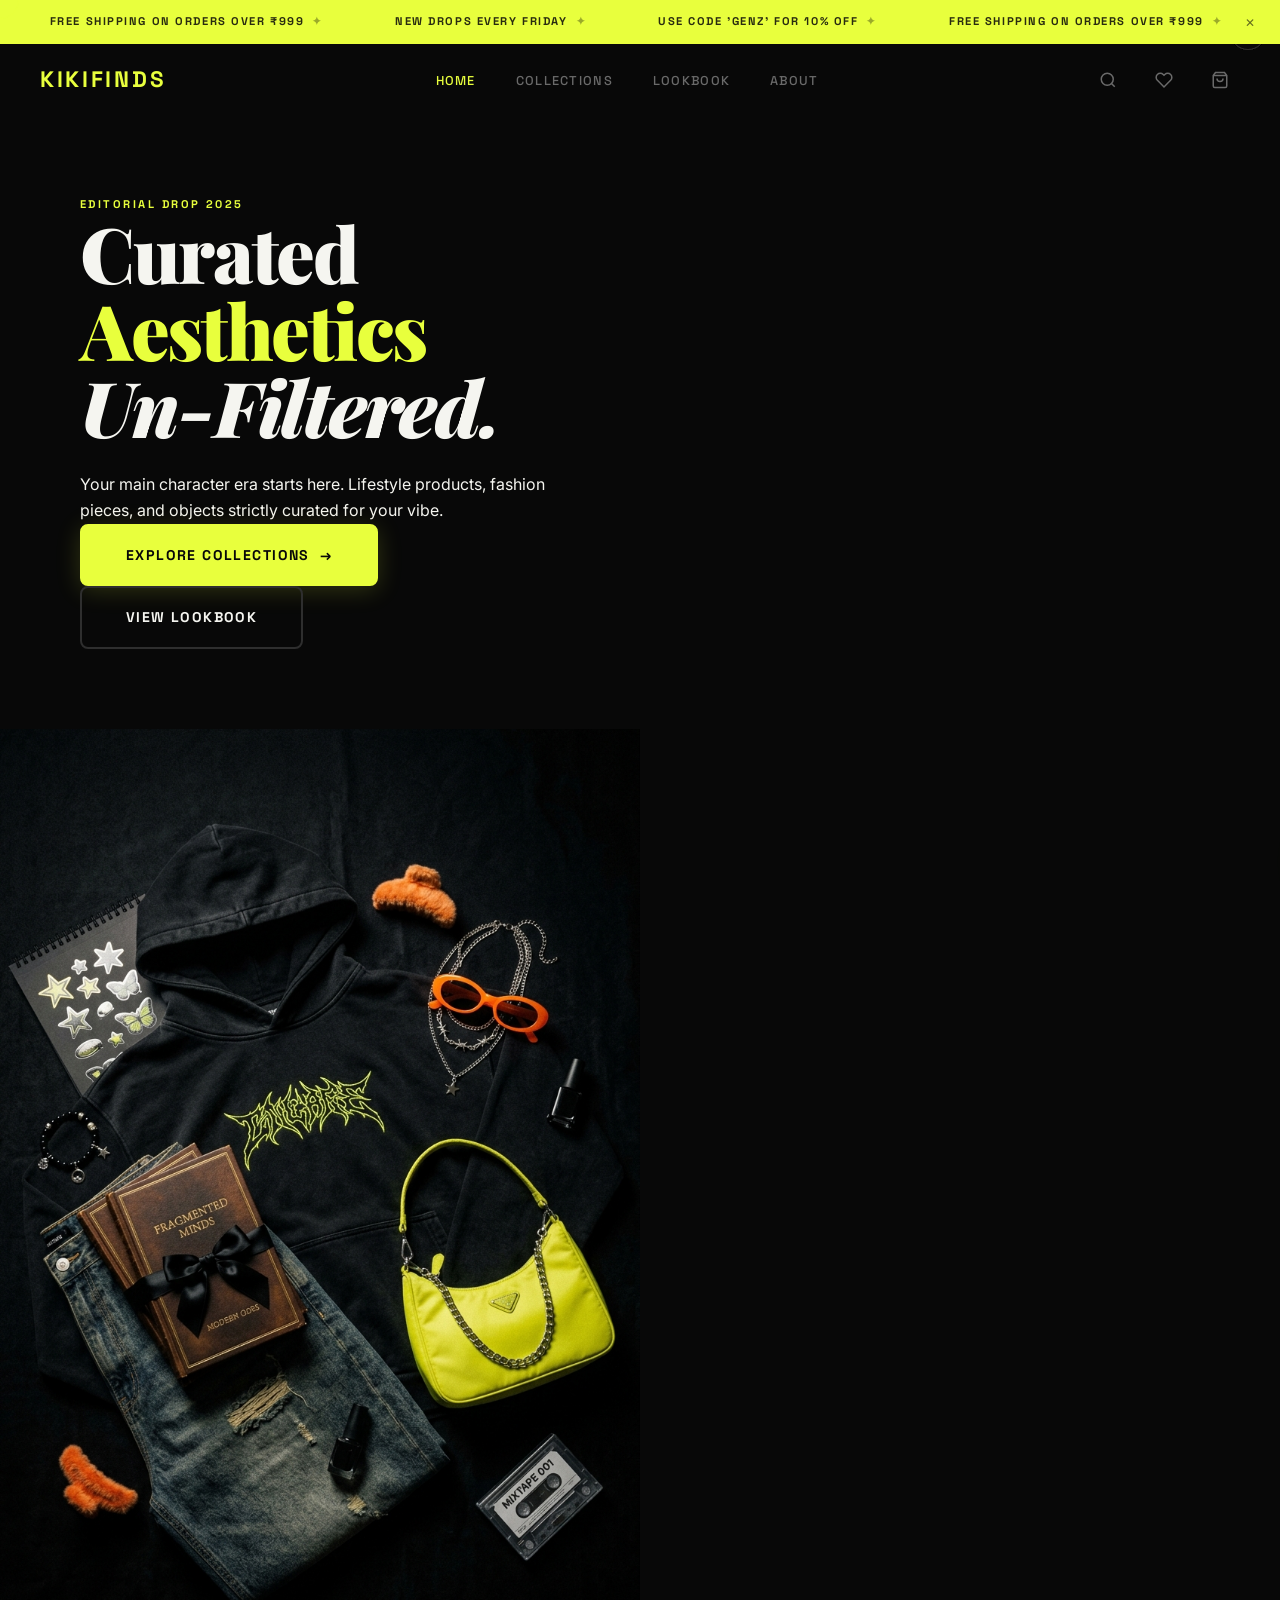
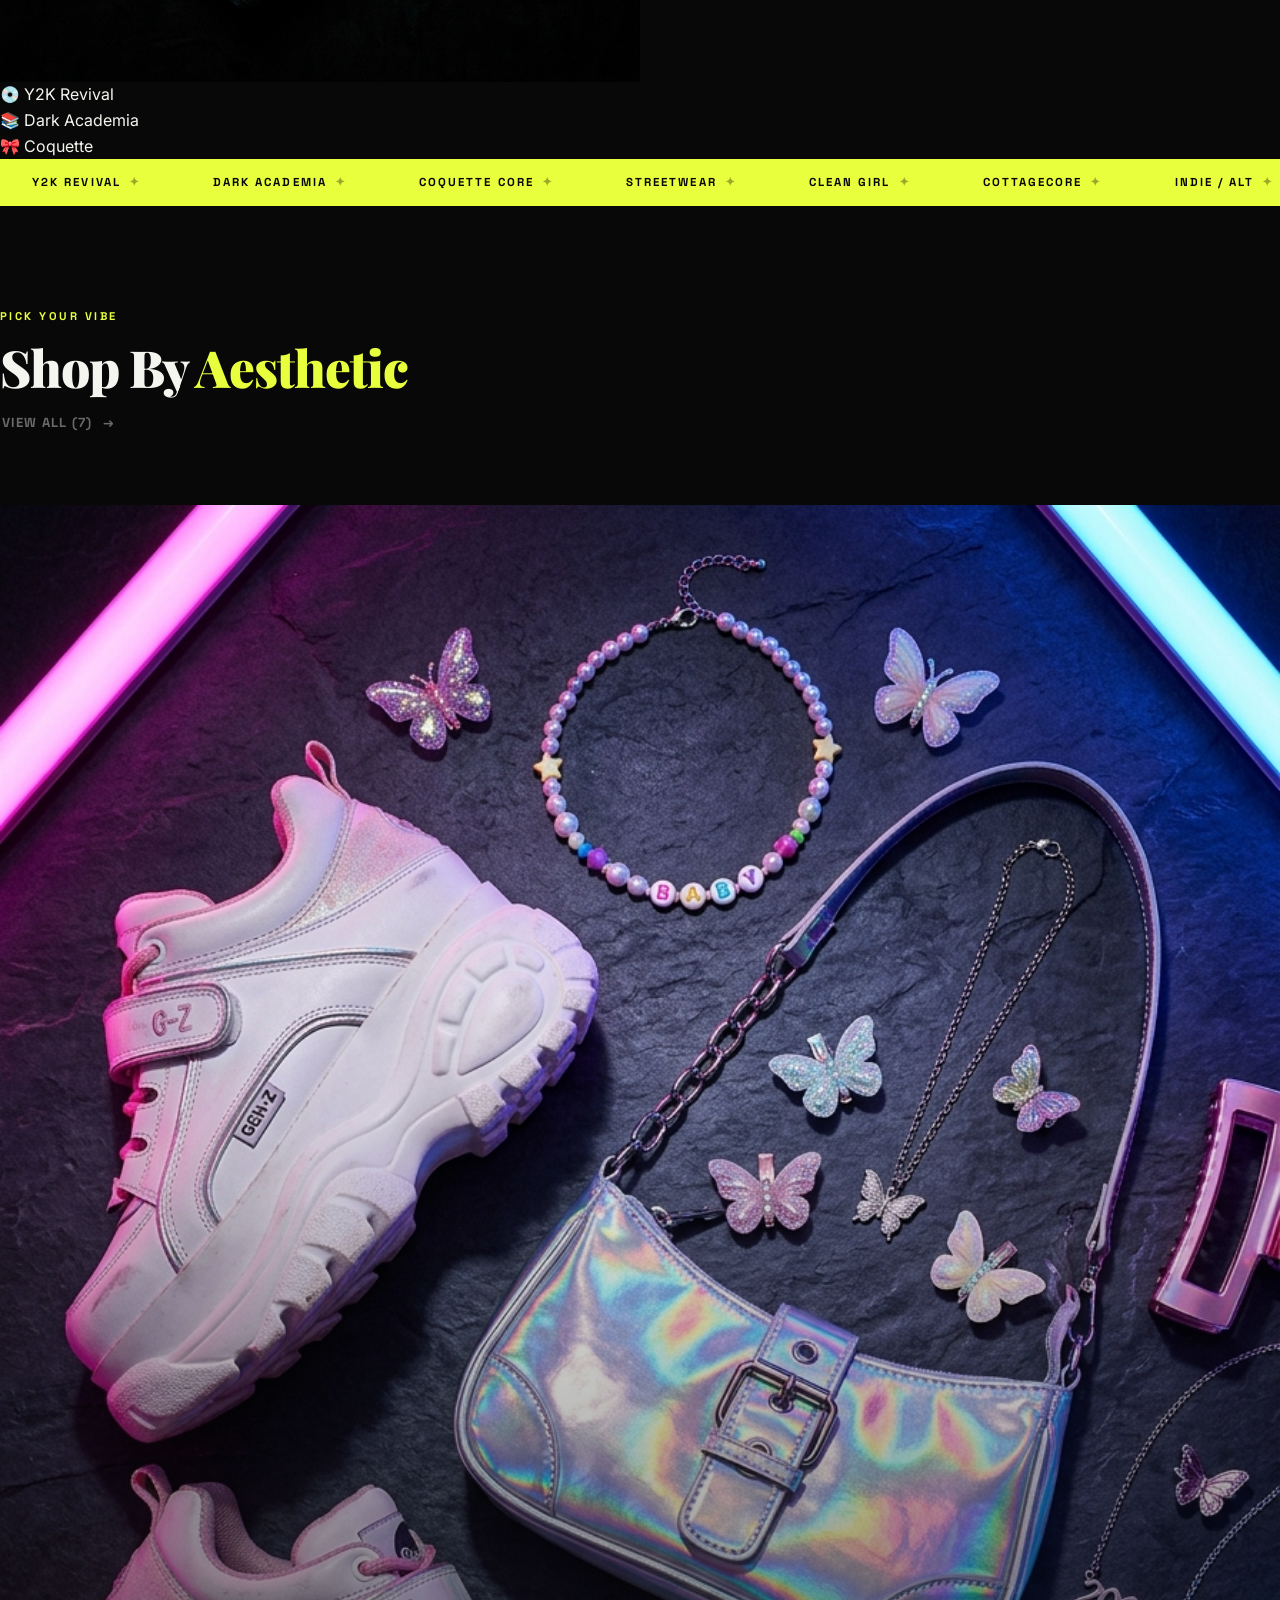
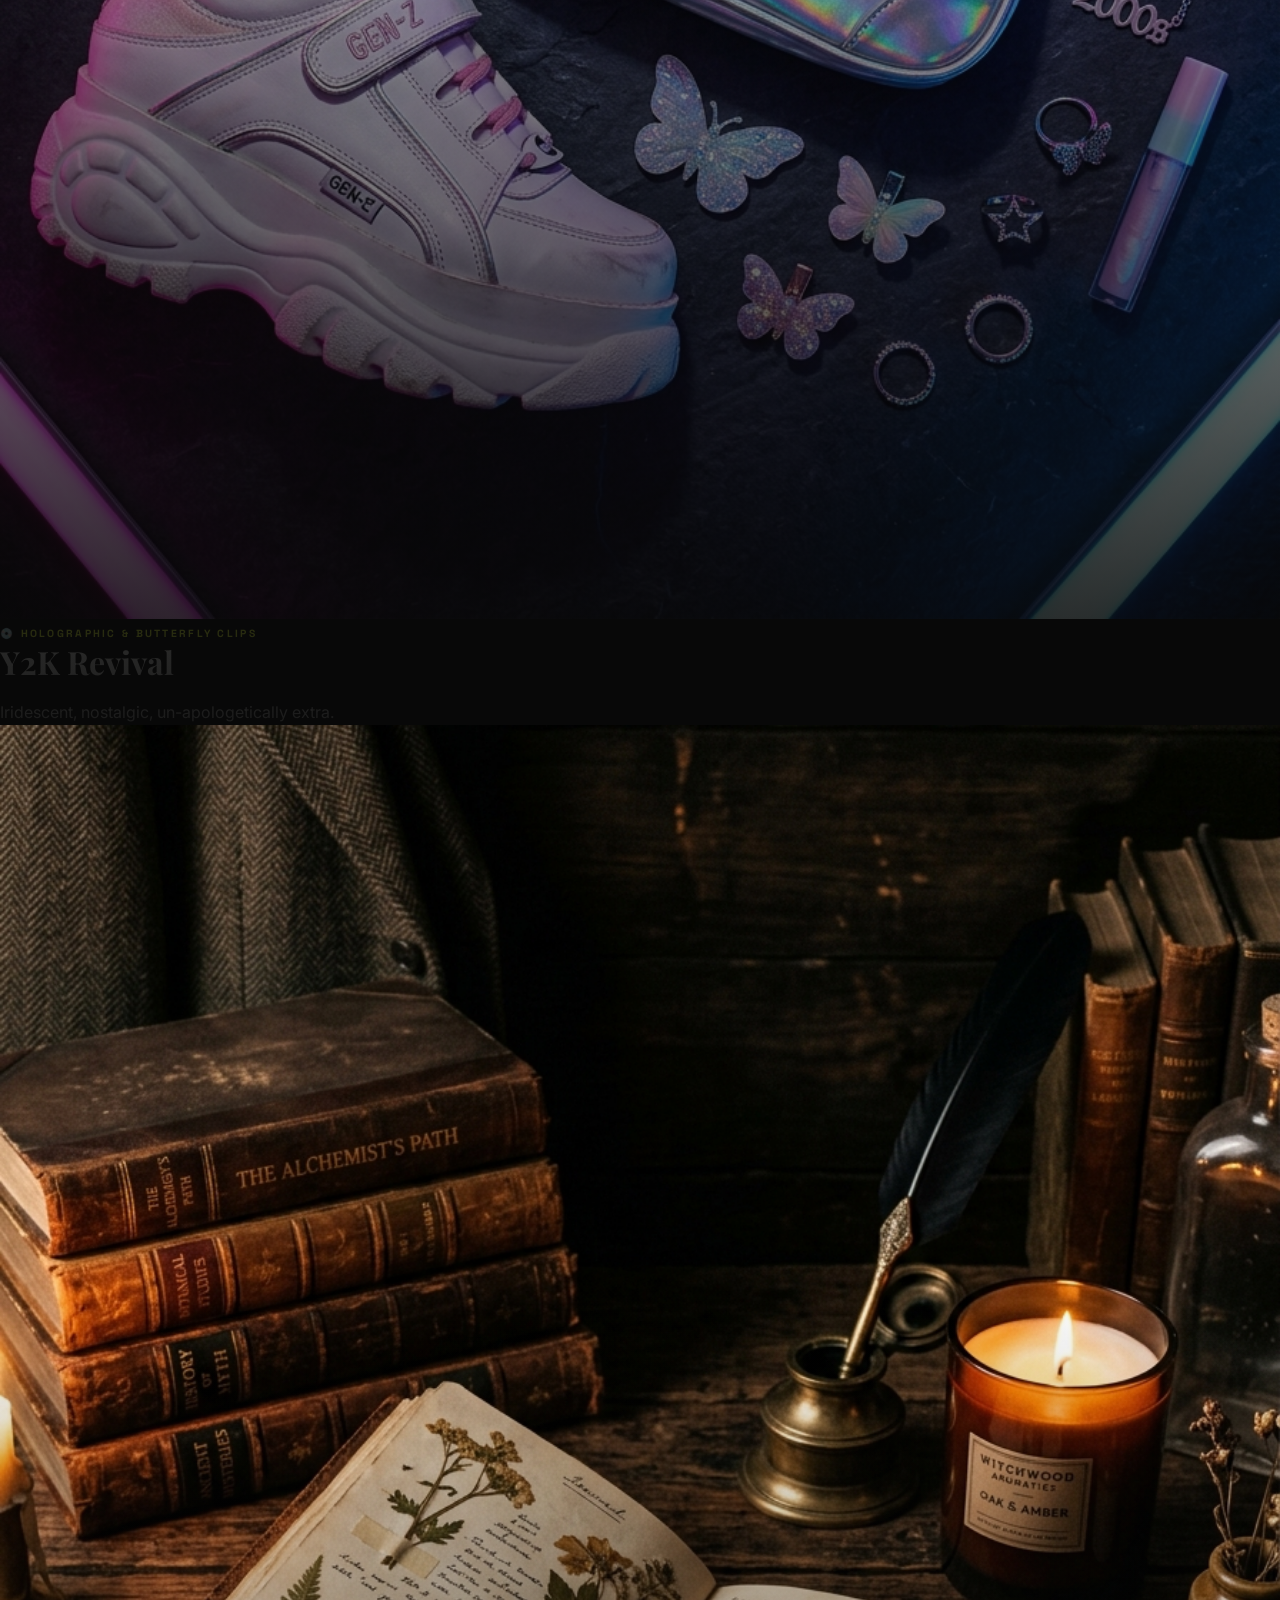
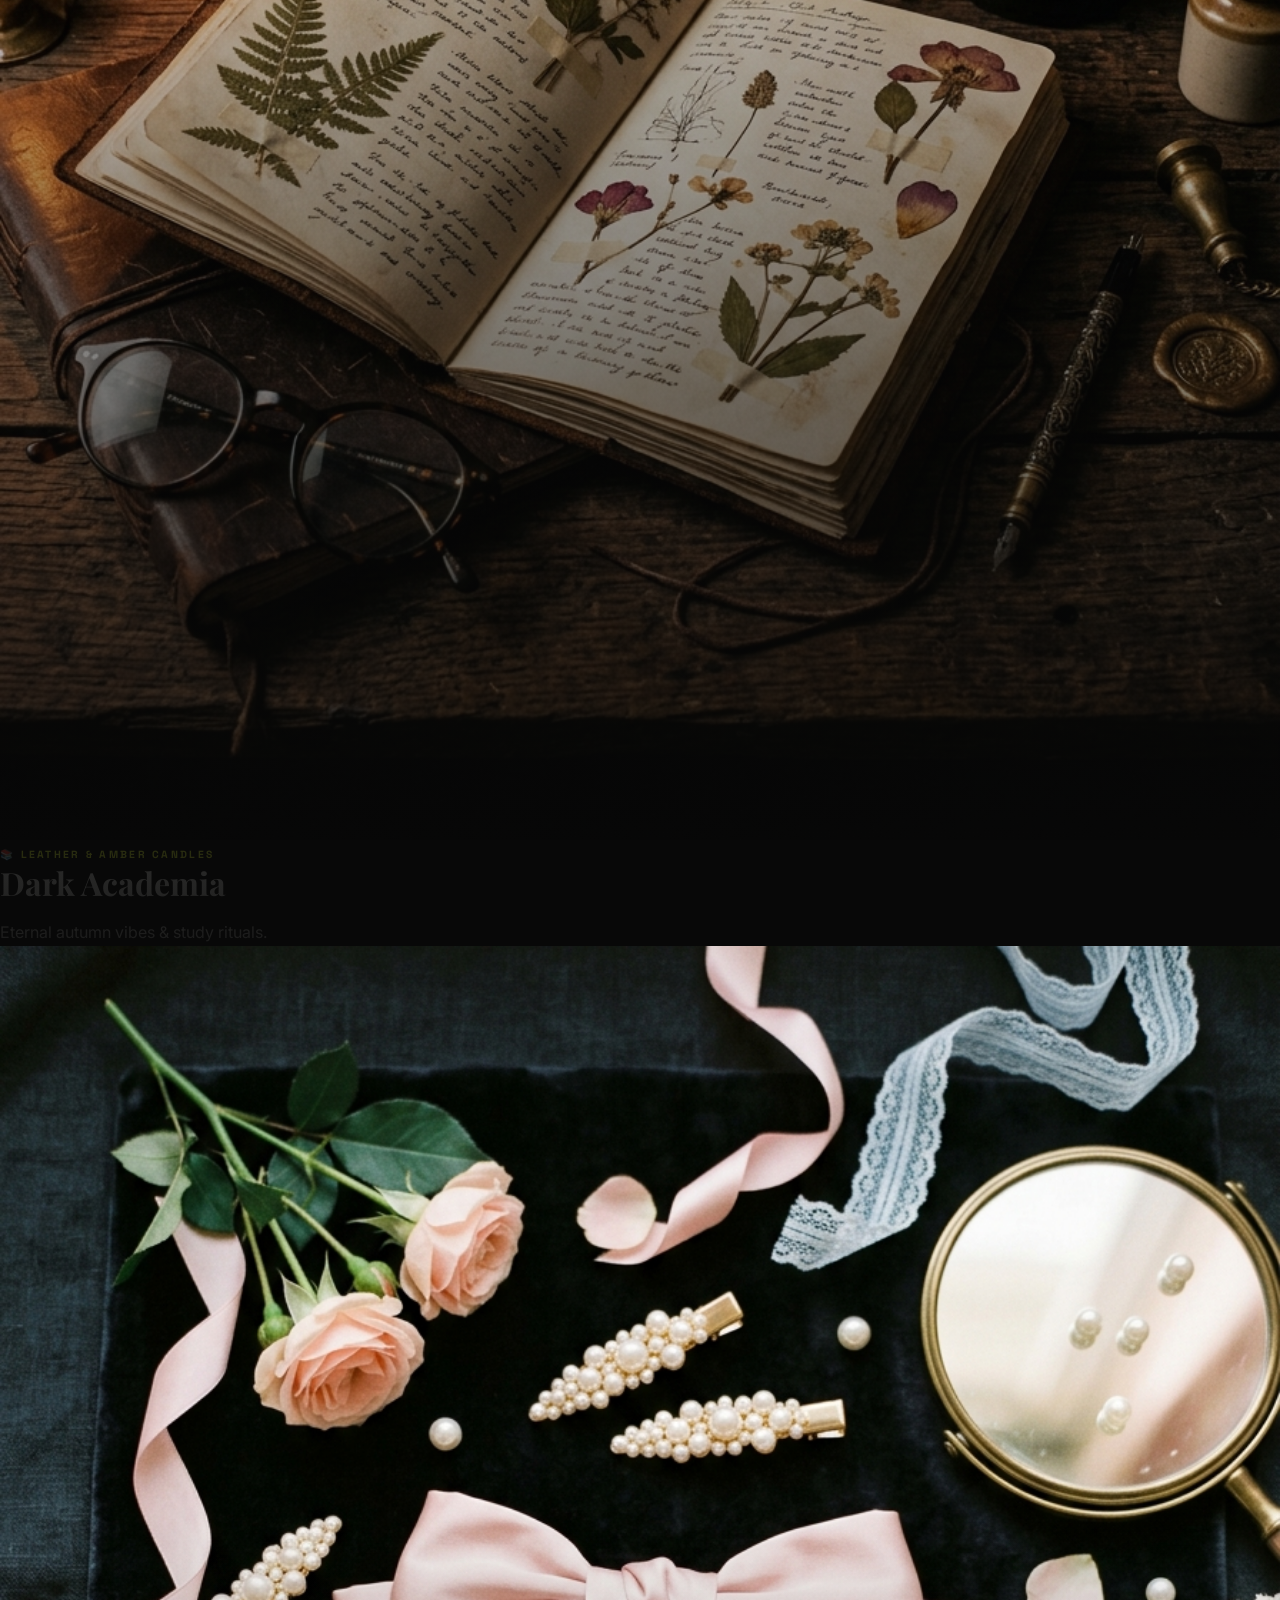
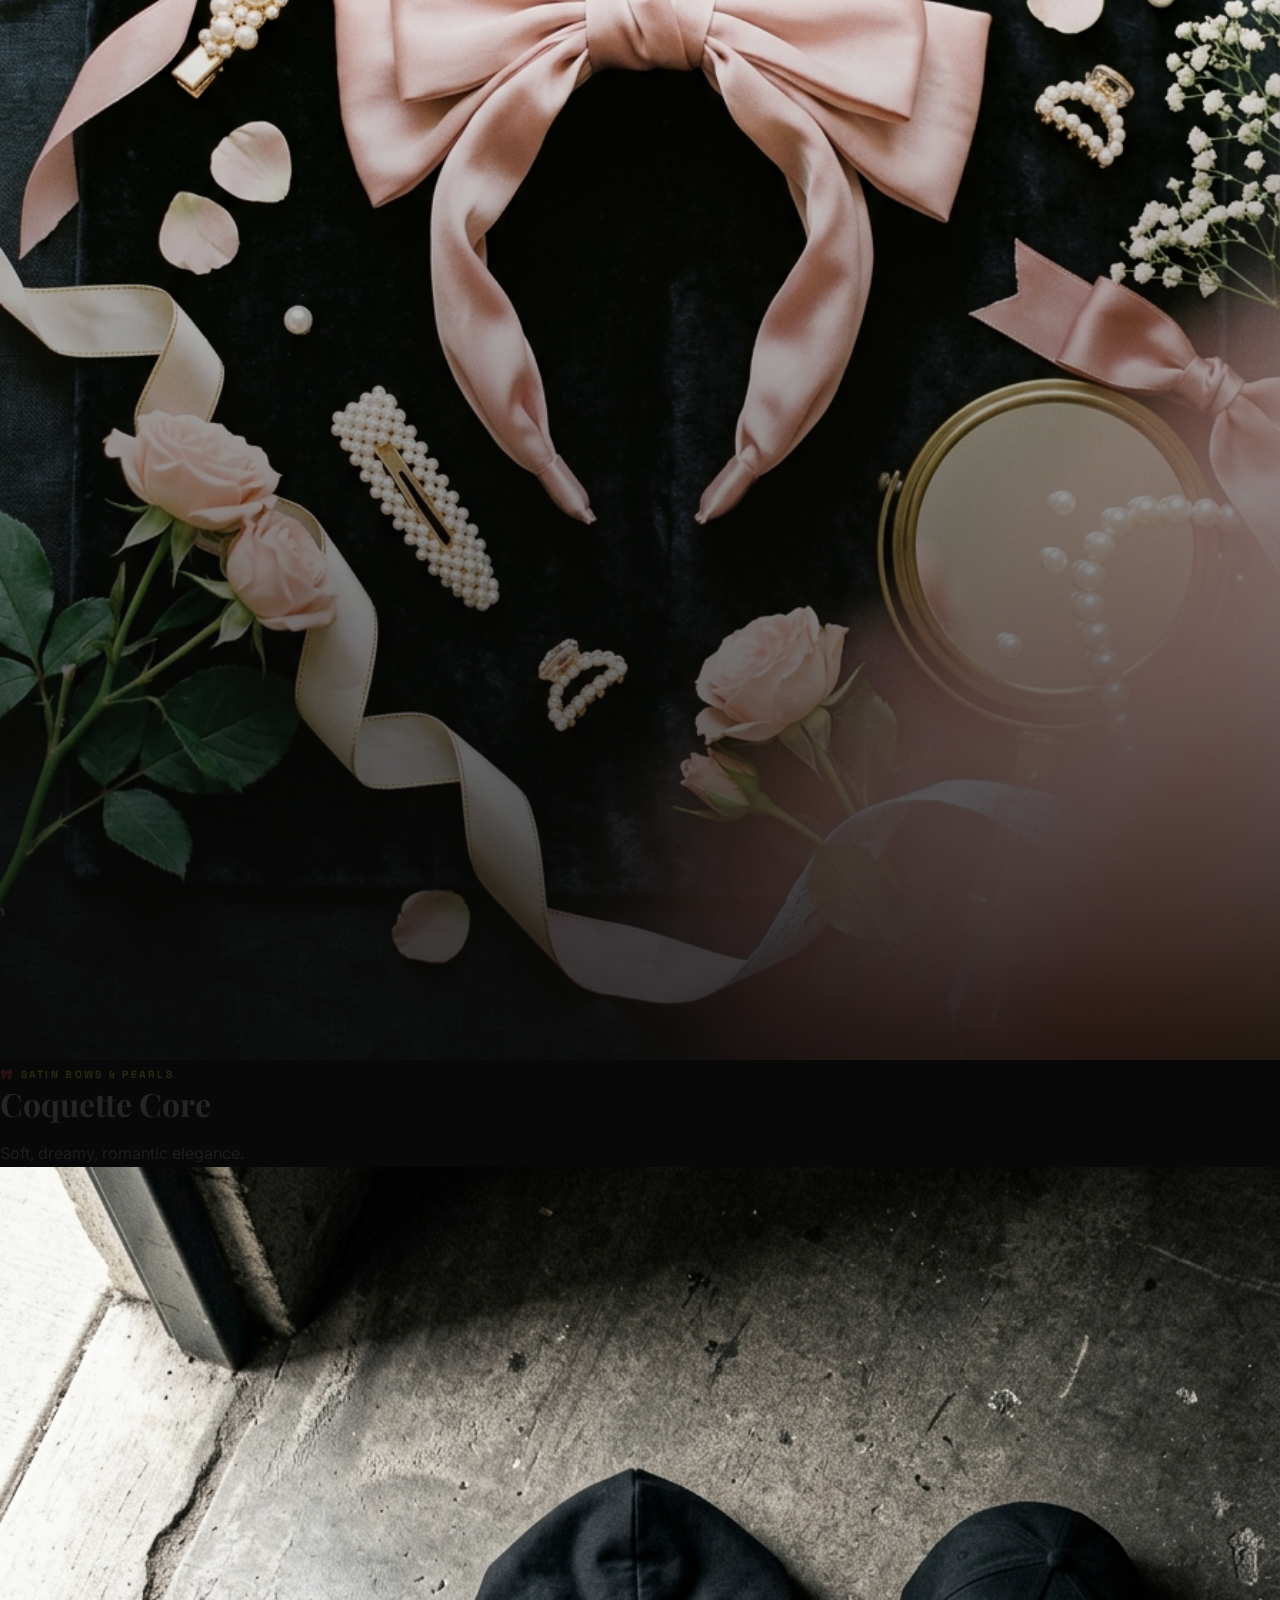
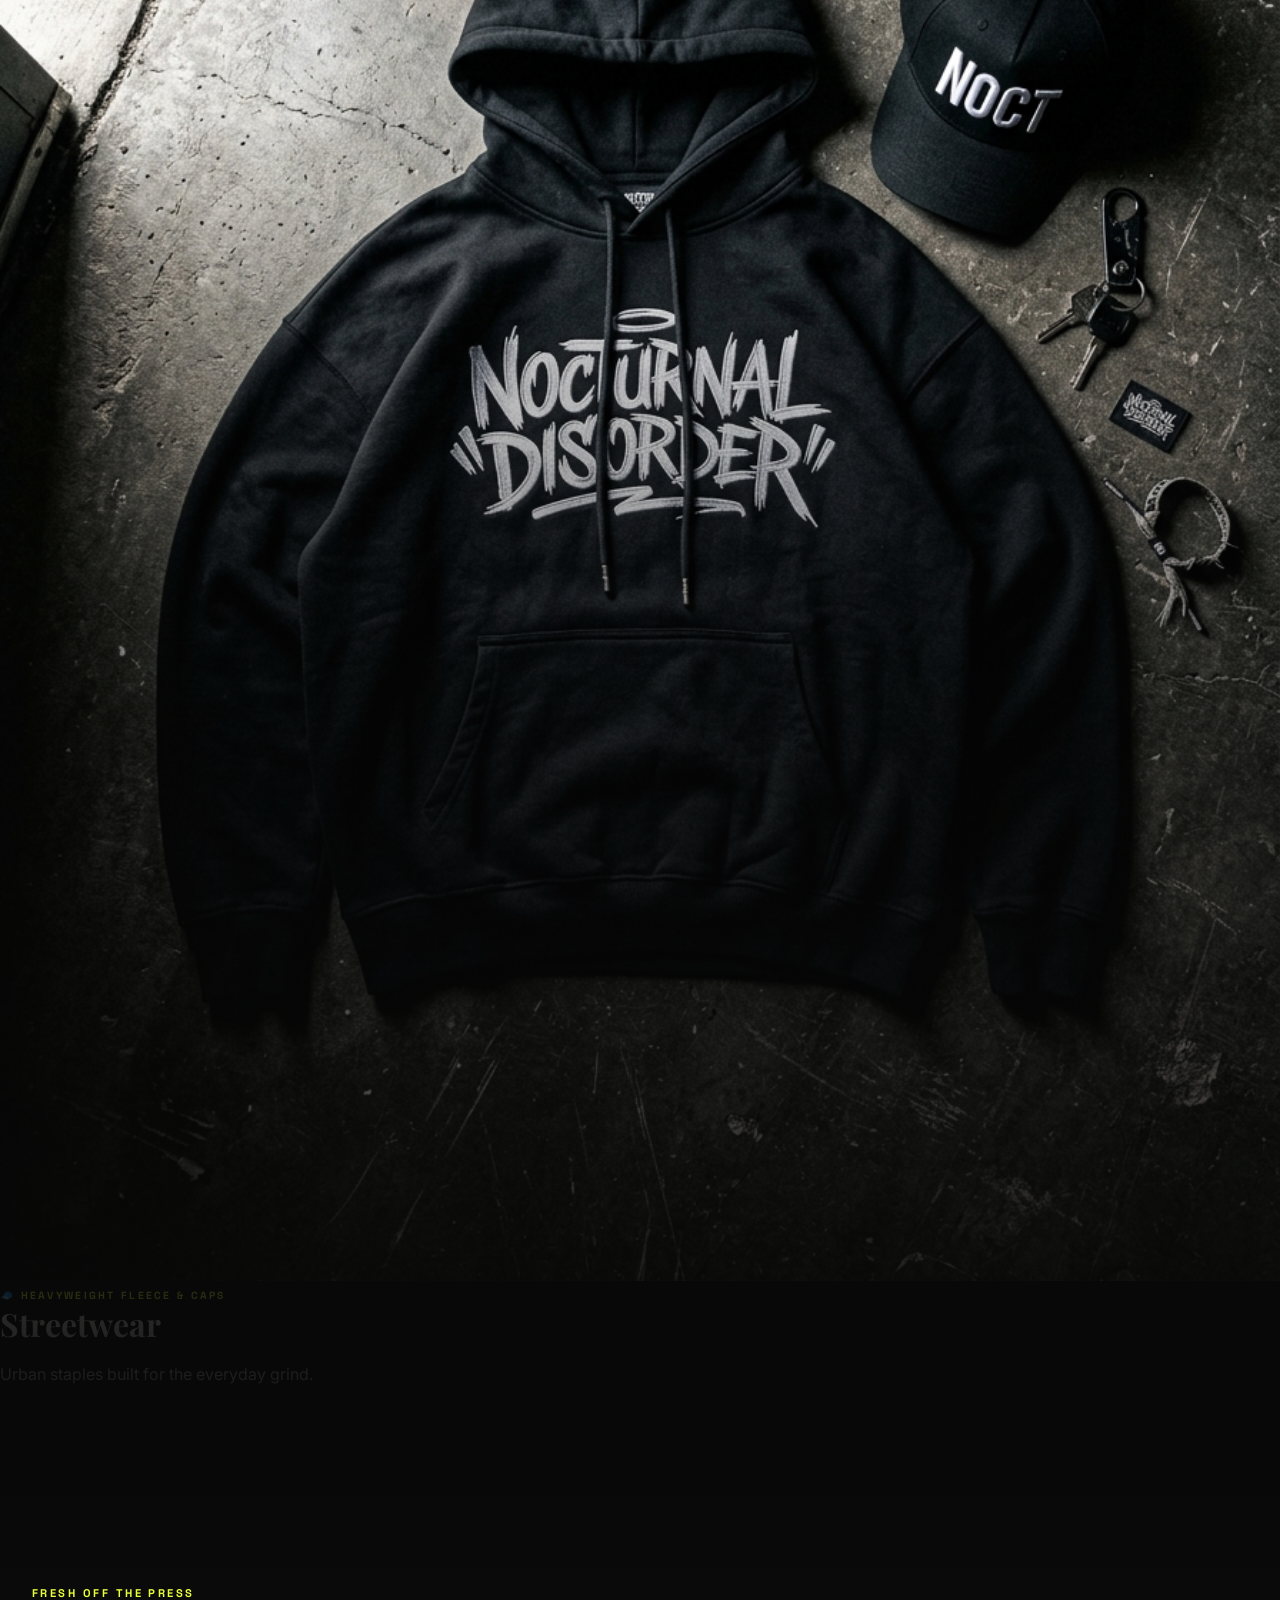
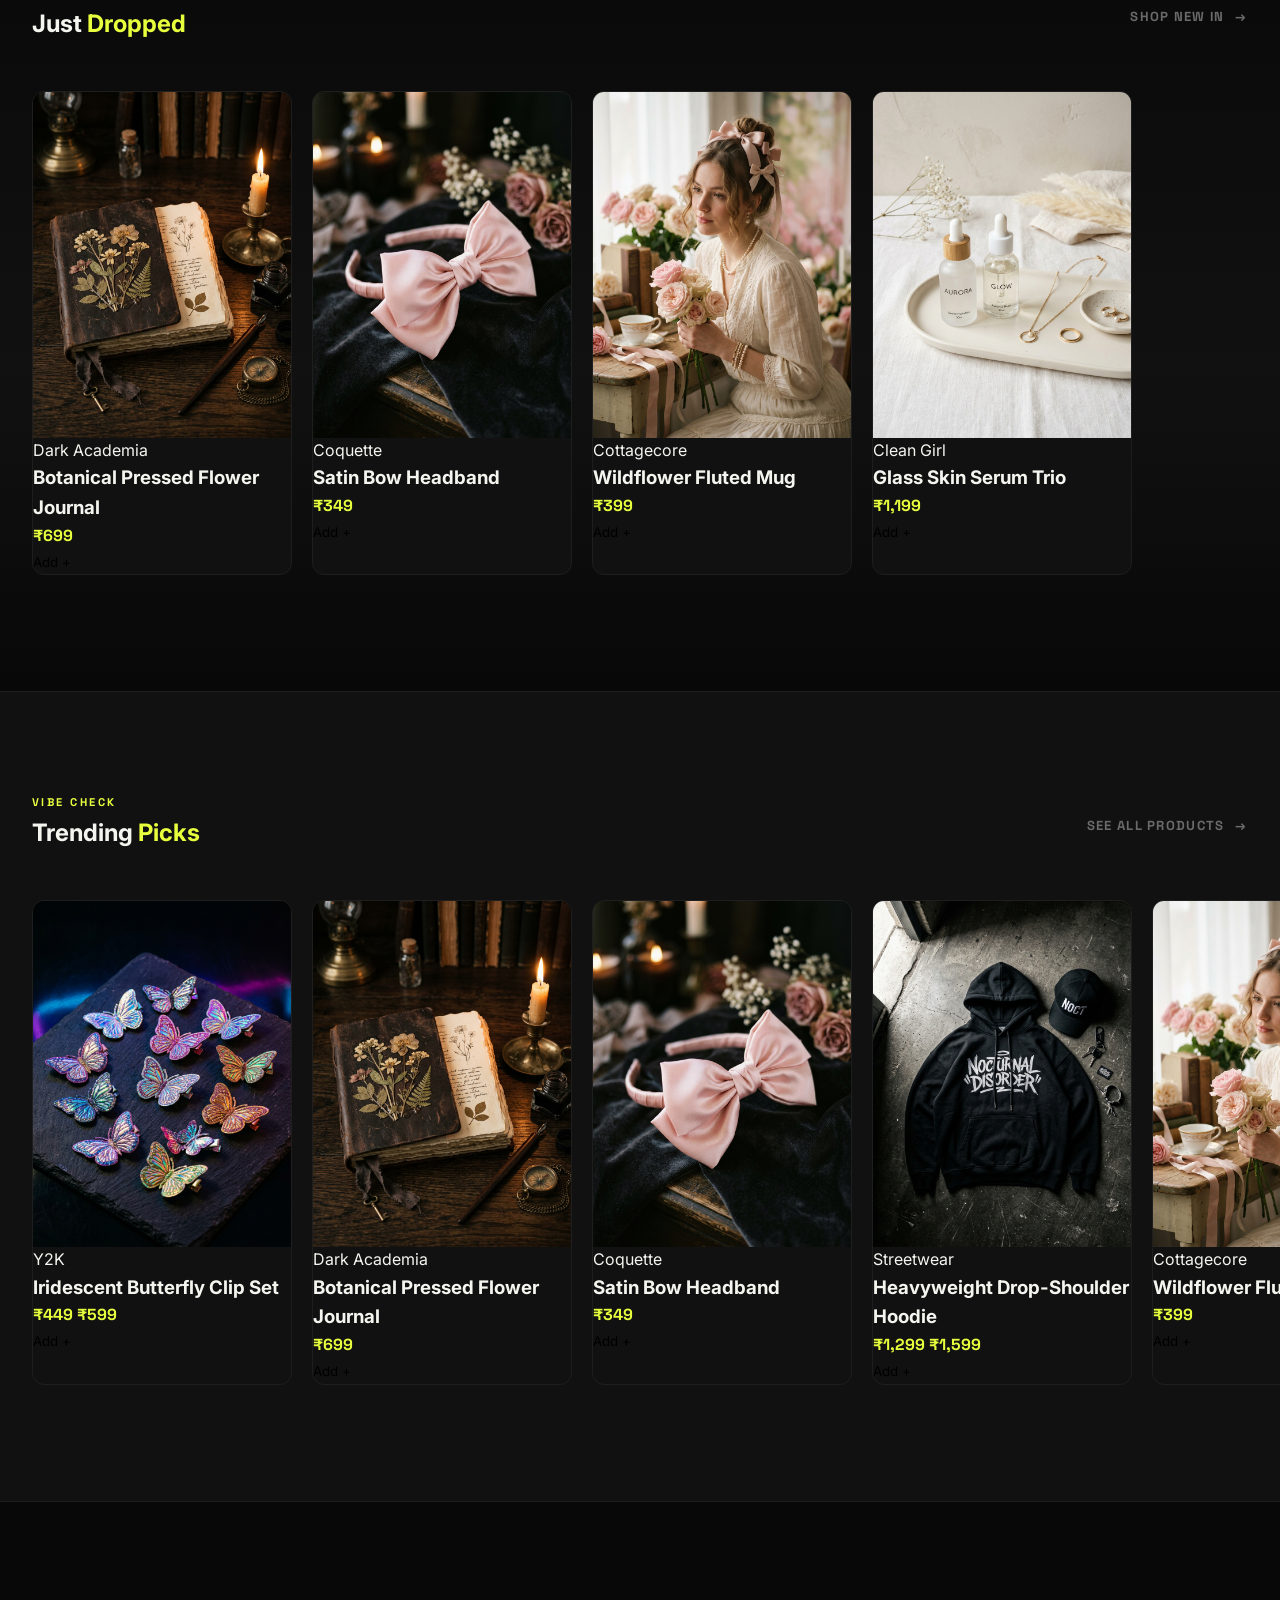
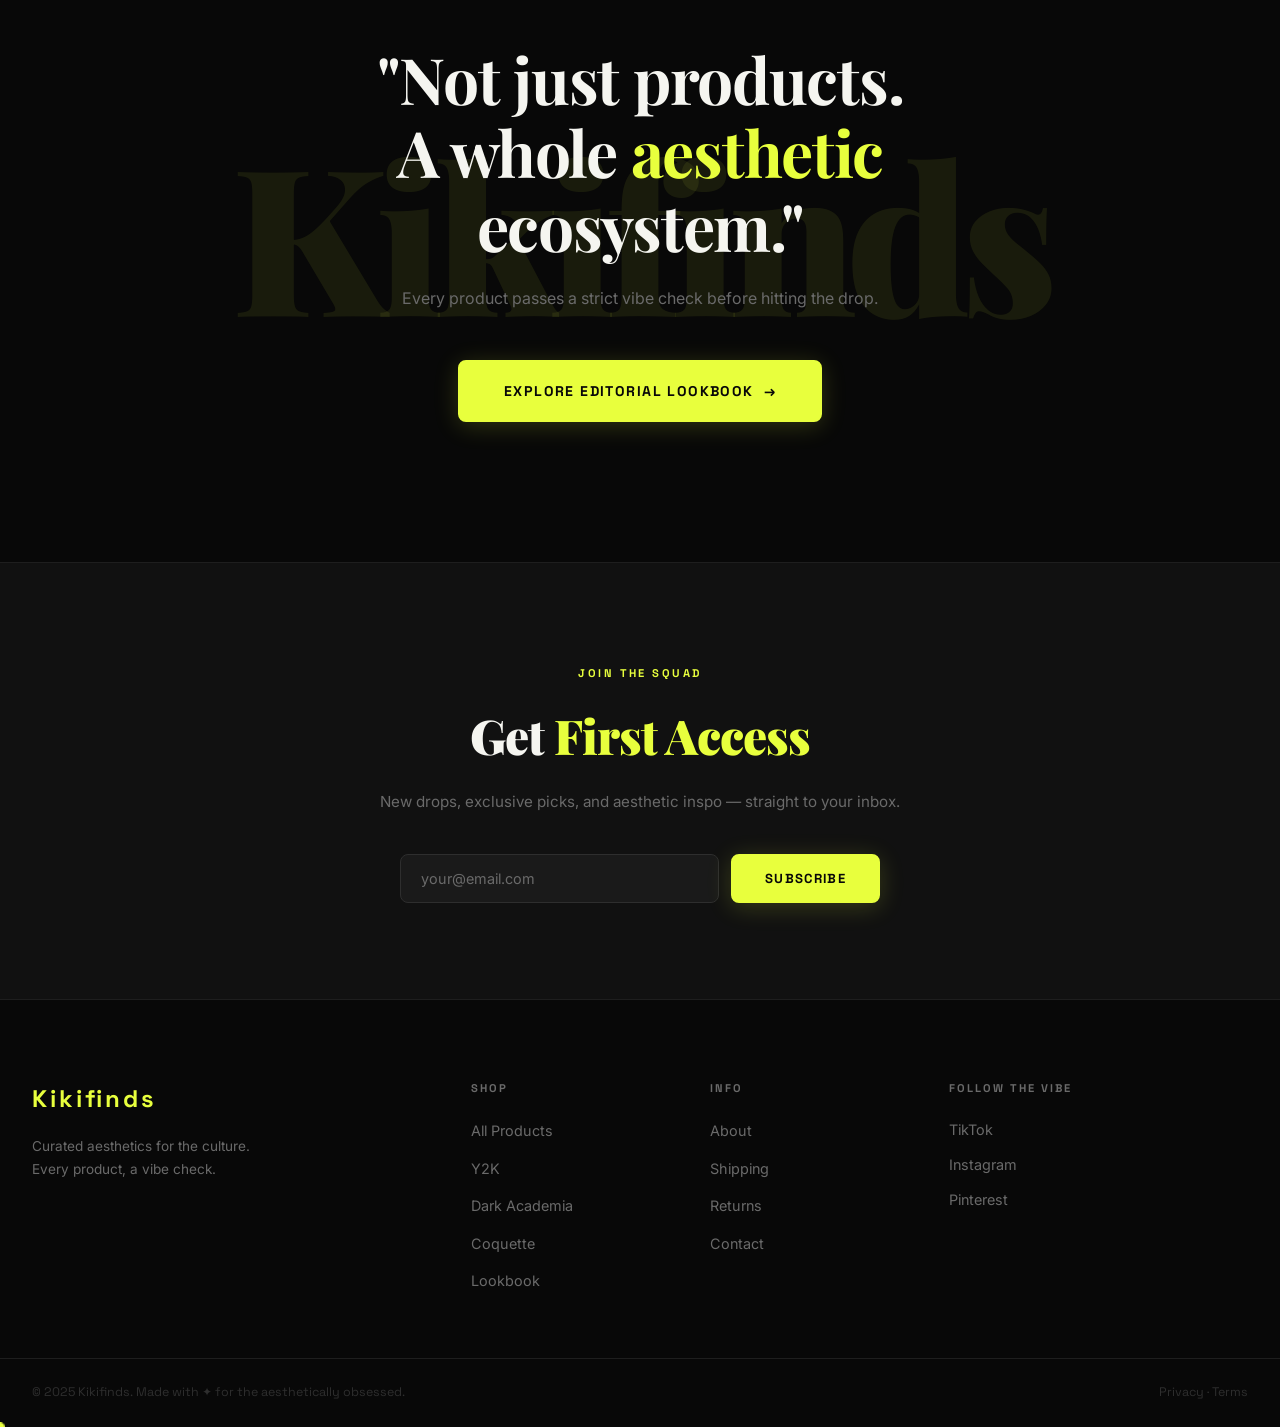
==== commit 9203e25d: "refactor: rename brand from Kiranza to kikifinds" ====
--- a/index.html
+++ b/index.html
@@ -3,8 +3,8 @@
 <head>
   <meta charset="UTF-8">
   <meta name="viewport" content="width=device-width, initial-scale=1.0">
-  <title>Kiranza — Lifestyle Mix & Gen Z Aesthetics</title>
-  <meta name="description" content="Kiranza is a modern lifestyle destination for Gen Z aesthetics — Y2K, Dark Academia, Coquette, Streetwear, Clean Girl, Indie/Alt, and Cottagecore.">
+  <title>Kikifinds — Lifestyle Mix & Gen Z Aesthetics</title>
+  <meta name="description" content="Kikifinds is a modern lifestyle destination for Gen Z aesthetics — Y2K, Dark Academia, Coquette, Streetwear, Clean Girl, Indie/Alt, and Cottagecore.">
   <link rel="stylesheet" href="css/colors.css">
   <link rel="stylesheet" href="css/animations.css">
   <link rel="stylesheet" href="css/main.css">
@@ -29,7 +29,7 @@
 
   <!-- ── NAVBAR ───────────────────────────────────────────── -->
   <nav class="navbar" id="navbar">
-    <div class="nav-logo"><a href="index.html">KIRANZA</a></div>
+    <div class="nav-logo"><a href="index.html">Kikifinds</a></div>
     <ul class="nav-links">
       <li><a href="index.html" class="active">Home</a></li>
       <li><a href="collections.html">Collections</a></li>
@@ -76,7 +76,7 @@
       </div>
       <div class="hero-visual reveal reveal-d2">
         <div class="hero-img-frame">
-          <img src="assets/images/hero.jpg" alt="Kiranza Aesthetic Editorial">
+          <img src="assets/images/hero.jpg" alt="Kikifinds Aesthetic Editorial">
         </div>
         <div class="floating-tag tag-y2k">💿 Y2K Revival</div>
         <div class="floating-tag tag-da">📚 Dark Academia</div>
@@ -249,7 +249,7 @@
   <div class="menu-overlay" id="menu-overlay"></div>
   <div class="mobile-menu" id="mobile-menu">
     <div class="mobile-menu-header">
-      <span class="mobile-menu-logo">KIRANZA</span>
+      <span class="mobile-menu-logo">Kikifinds</span>
       <button class="mobile-menu-close" id="mobile-menu-close">✕</button>
     </div>
     <div class="mobile-nav-links">
@@ -273,7 +273,7 @@
   <footer class="footer">
     <div class="footer-inner">
       <div class="footer-brand">
-        <span class="footer-logo">KIRANZA</span>
+        <span class="footer-logo">Kikifinds</span>
         <p>Curated aesthetics for the culture. Every product, a vibe check.</p>
       </div>
       <div class="footer-col">
@@ -305,7 +305,7 @@
       </div>
     </div>
     <div class="footer-bottom">
-      <p>© 2025 Kiranza. Made with ✦ for the aesthetically obsessed.</p>
+      <p>© 2025 Kikifinds. Made with ✦ for the aesthetically obsessed.</p>
       <p>Privacy · Terms</p>
     </div>
   </footer>
--- a/css/colors.css
+++ b/css/colors.css
@@ -1,6 +1,6 @@
 /*
  * ============================================================
- *  KIRANZA — COLOR TOKENS
+ *  Kikifinds — COLOR TOKENS
  *  Edit this file to retheme the entire site in one shot.
  * ============================================================
  */
--- a/css/animations.css
+++ b/css/animations.css
@@ -1,5 +1,5 @@
 /* ============================================================
-   KIRANZA — ANIMATIONS & SCROLL REVEAL
+   Kikifinds — ANIMATIONS & SCROLL REVEAL
    ============================================================ */
 
 /* ── Marquee ──────────────────────────────────────────────── */
--- a/css/main.css
+++ b/css/main.css
@@ -1,5 +1,5 @@
 /* ============================================================
-   KIRANZA — MAIN STYLES
+   Kikifinds — MAIN STYLES
    Reset · Typography · Layout · Navbar · Hero · Sections · Footer
    ============================================================ */
 
@@ -461,7 +461,7 @@
   overflow: hidden;
 }
 .statement-section::before {
-  content: 'KIRANZA';
+  content: 'Kikifinds';
   position: absolute;
   top: 50%; left: 50%;
   transform: translate(-50%, -50%);
--- a/css/components.css
+++ b/css/components.css
@@ -1,5 +1,5 @@
 /* ============================================================
-   KIRANZA — COMPONENTS
+   Kikifinds — COMPONENTS
    Buttons · Product Cards · Collection Cards · Badges · Forms
    ============================================================ */
 
--- a/css/enhancements.css
+++ b/css/enhancements.css
@@ -1,5 +1,5 @@
 /* ============================================================
-   KIRANZA — ENHANCEMENTS CSS
+   Kikifinds — ENHANCEMENTS CSS
    All new feature styles layered on top of the base system.
    Announcement Bar · Cursor · Transitions · Toast · Mobile Menu
    Cart Drawer · Search Overlay · Sort · Variants · Reviews
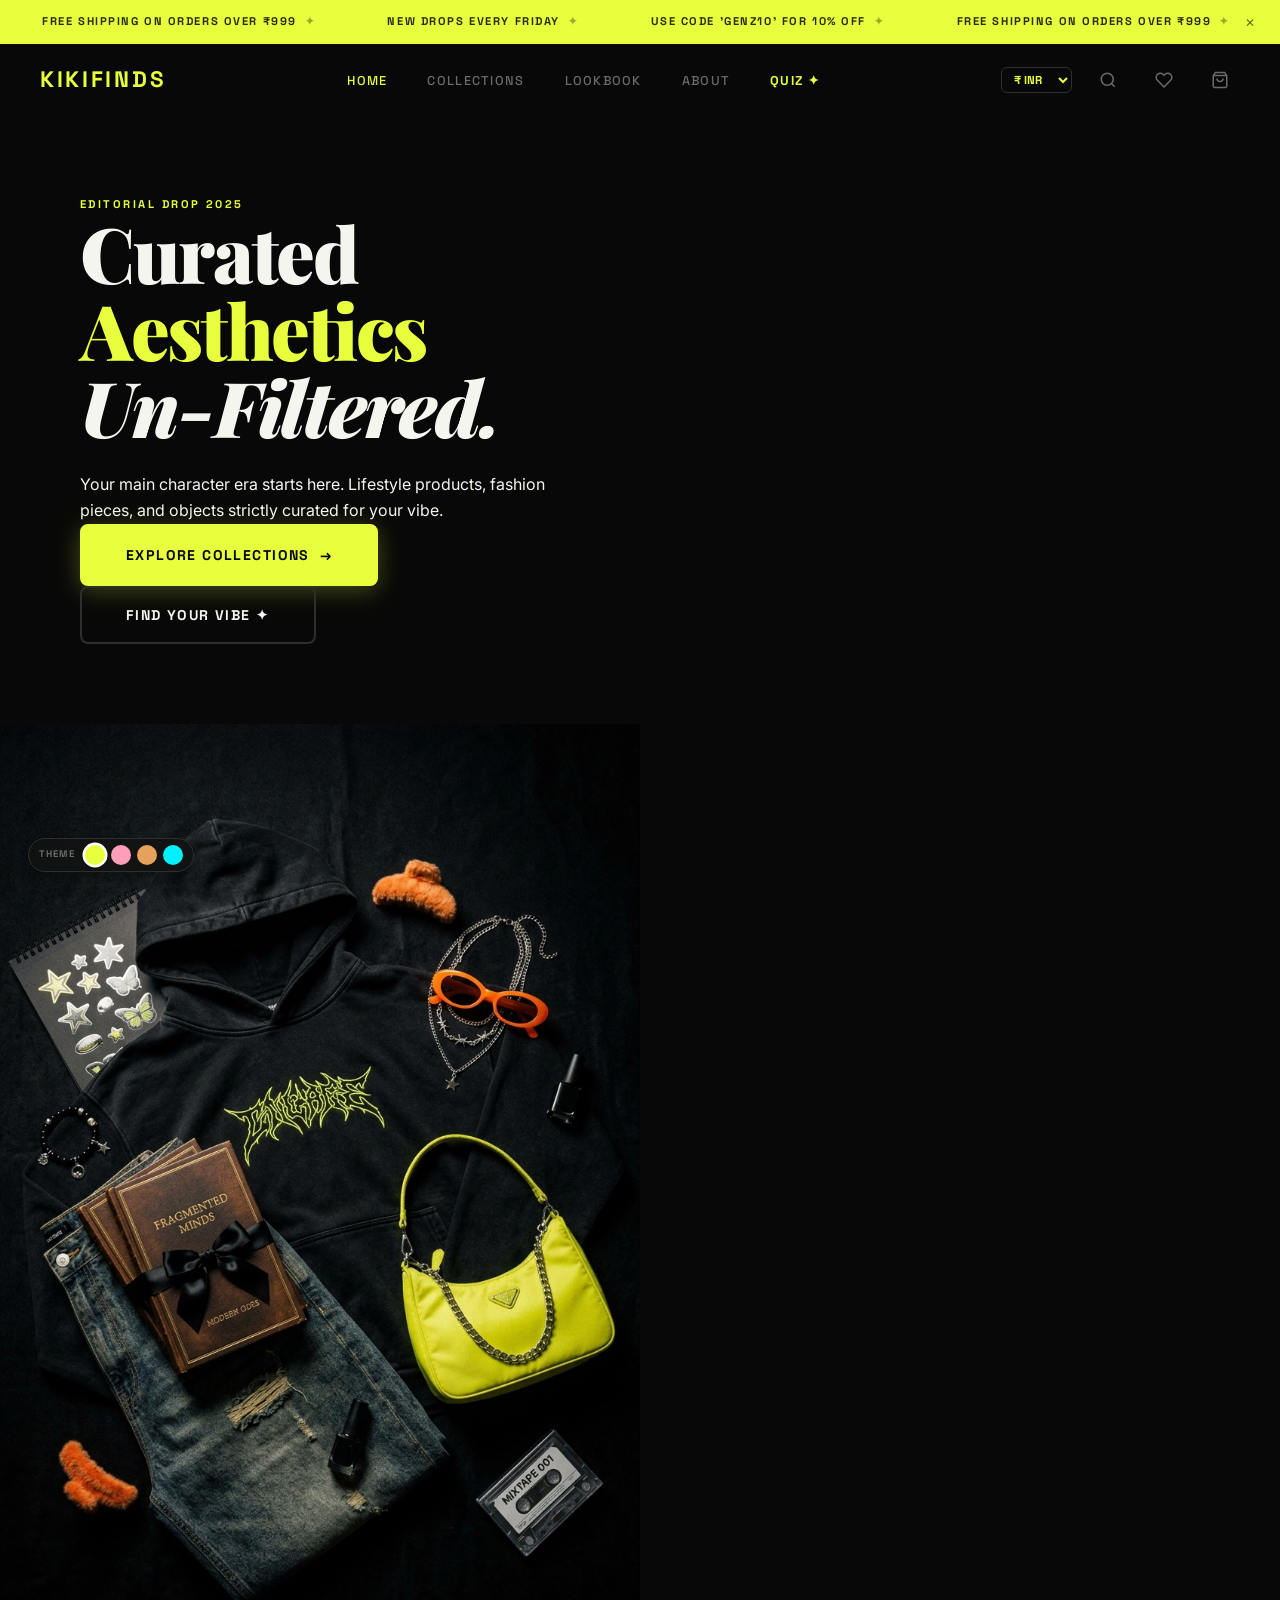
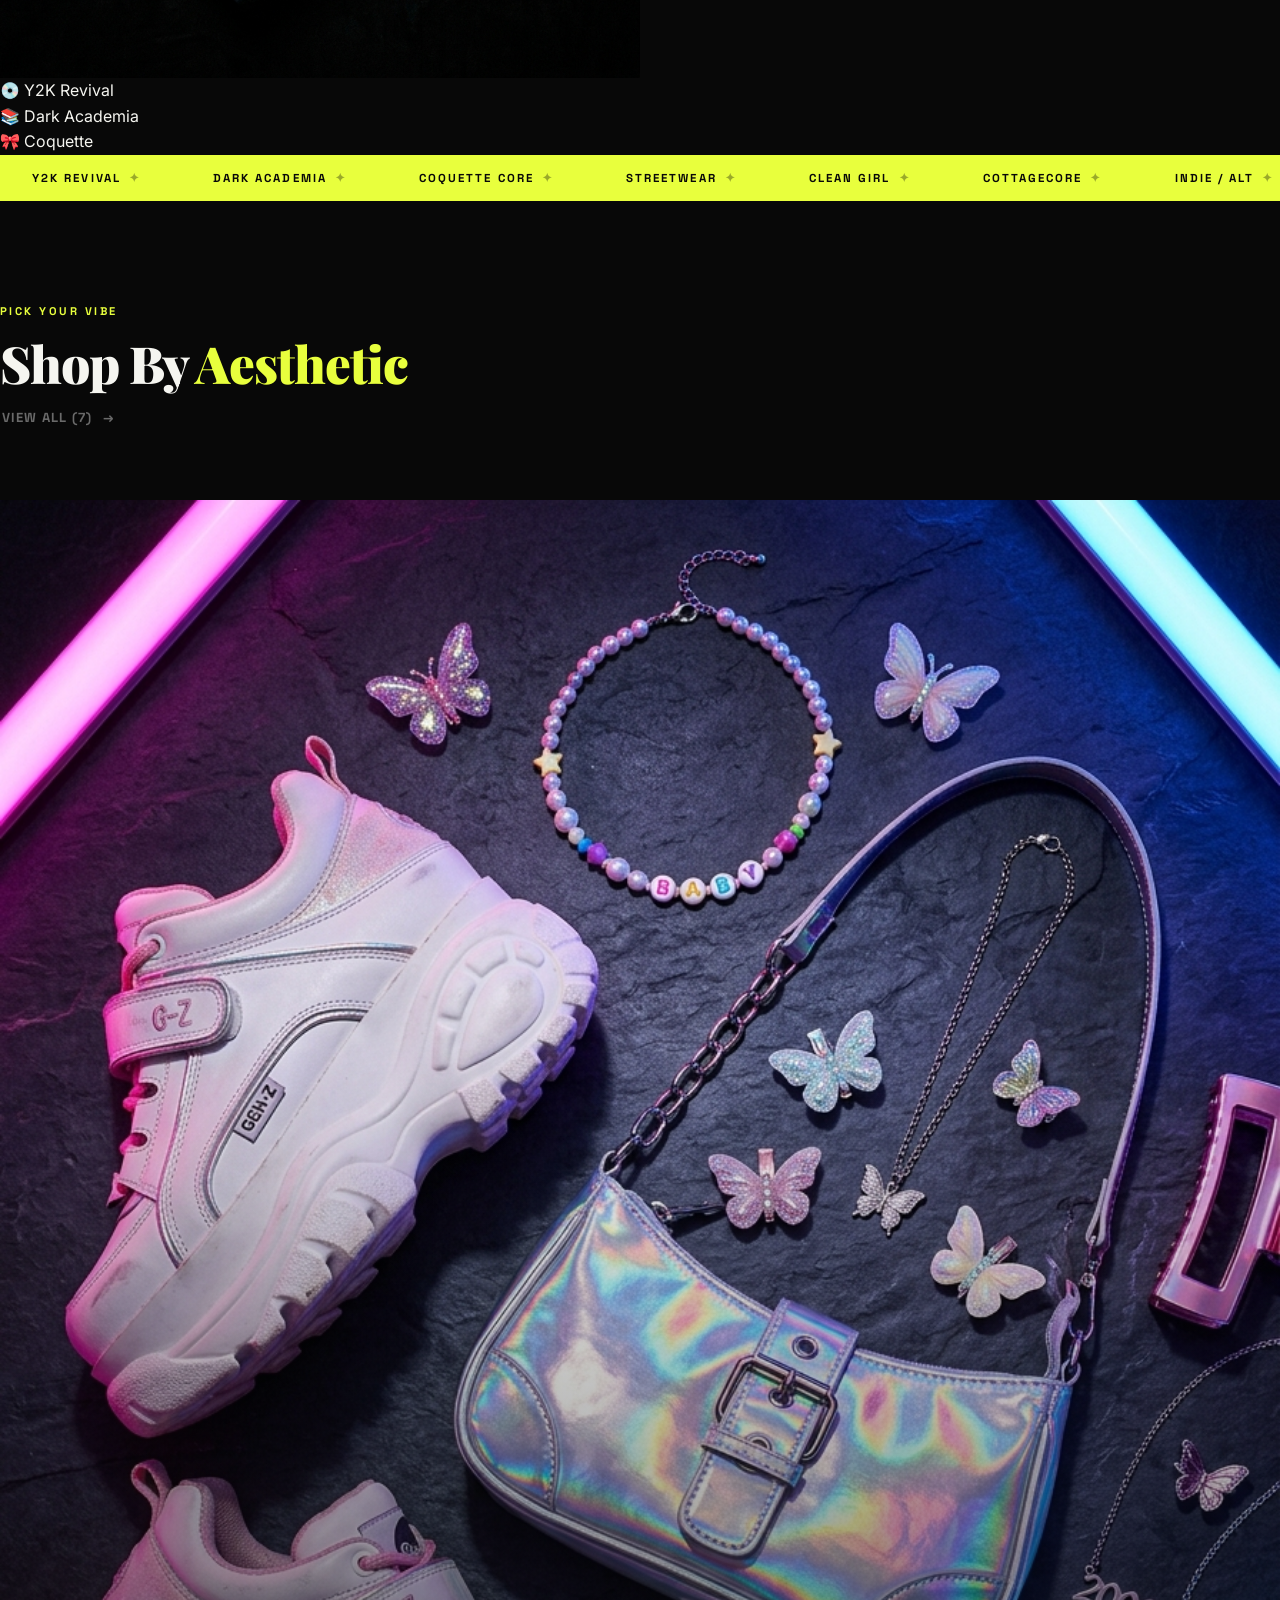
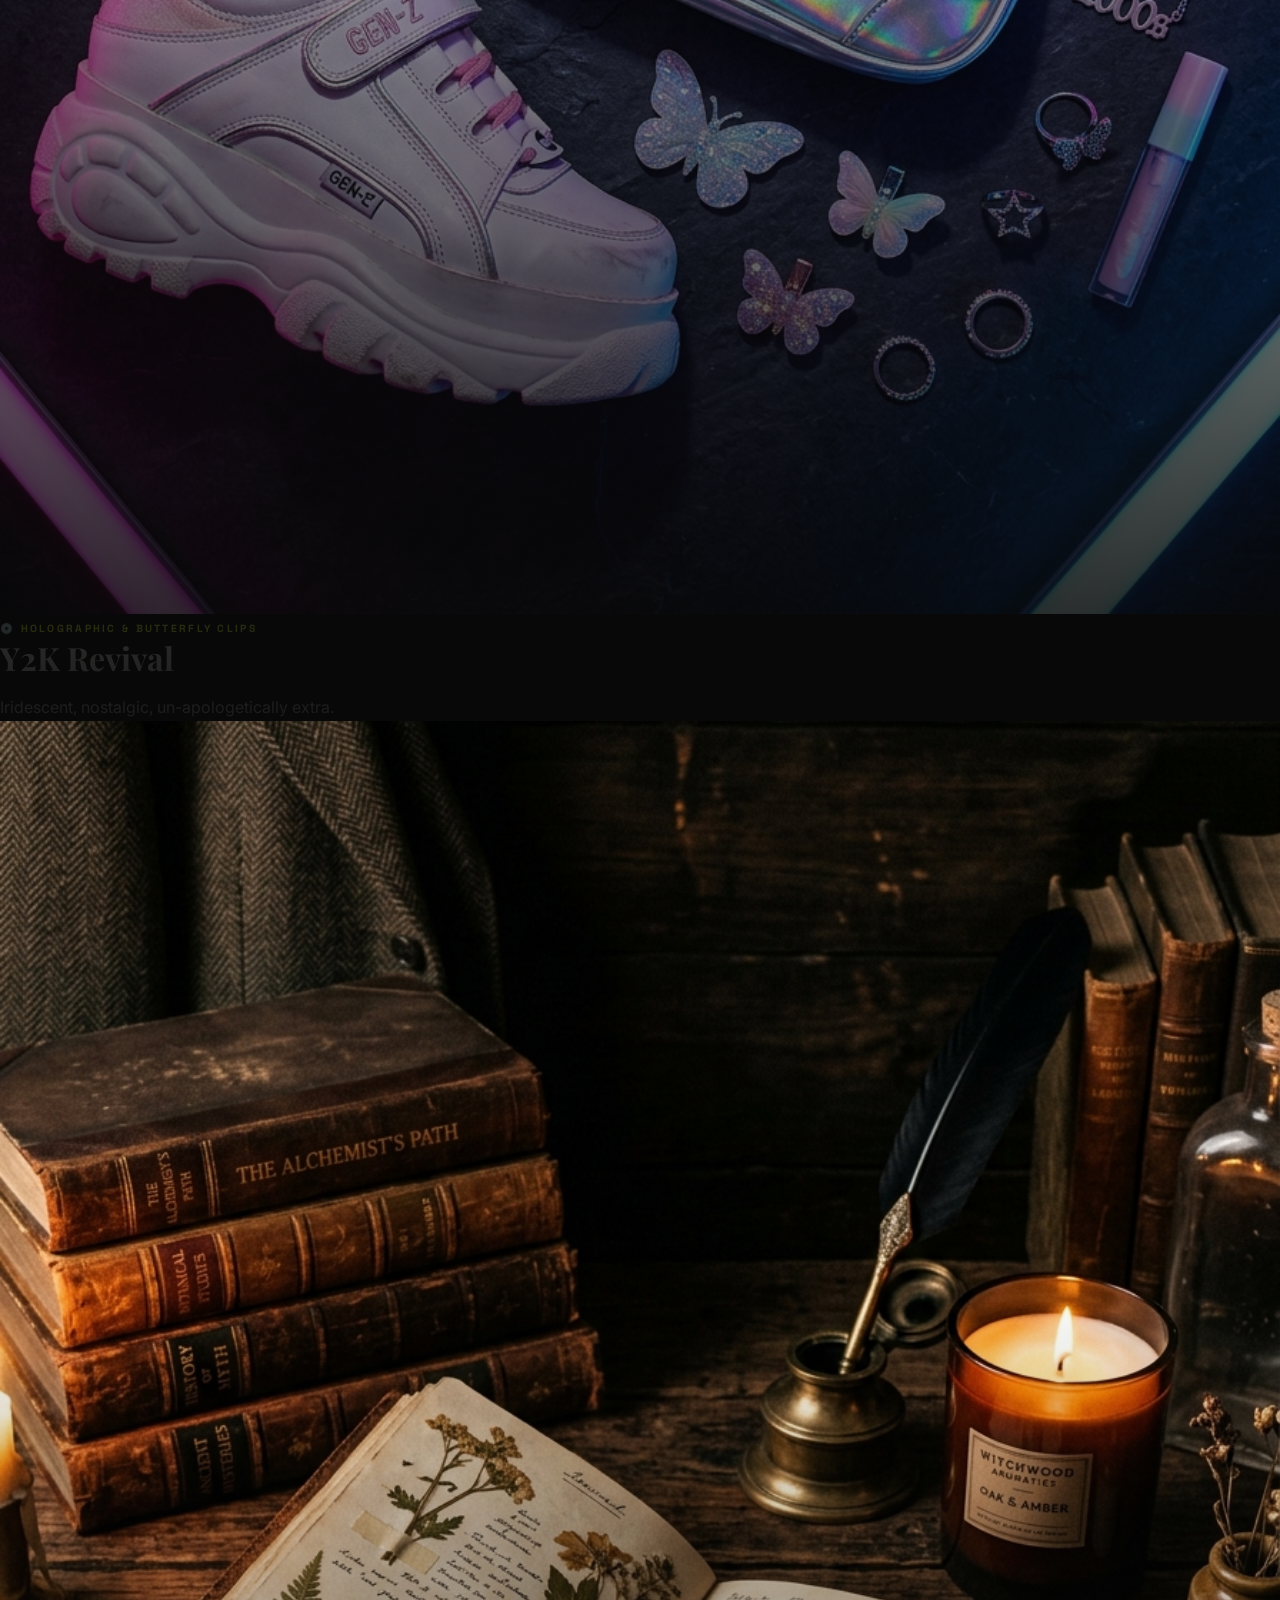
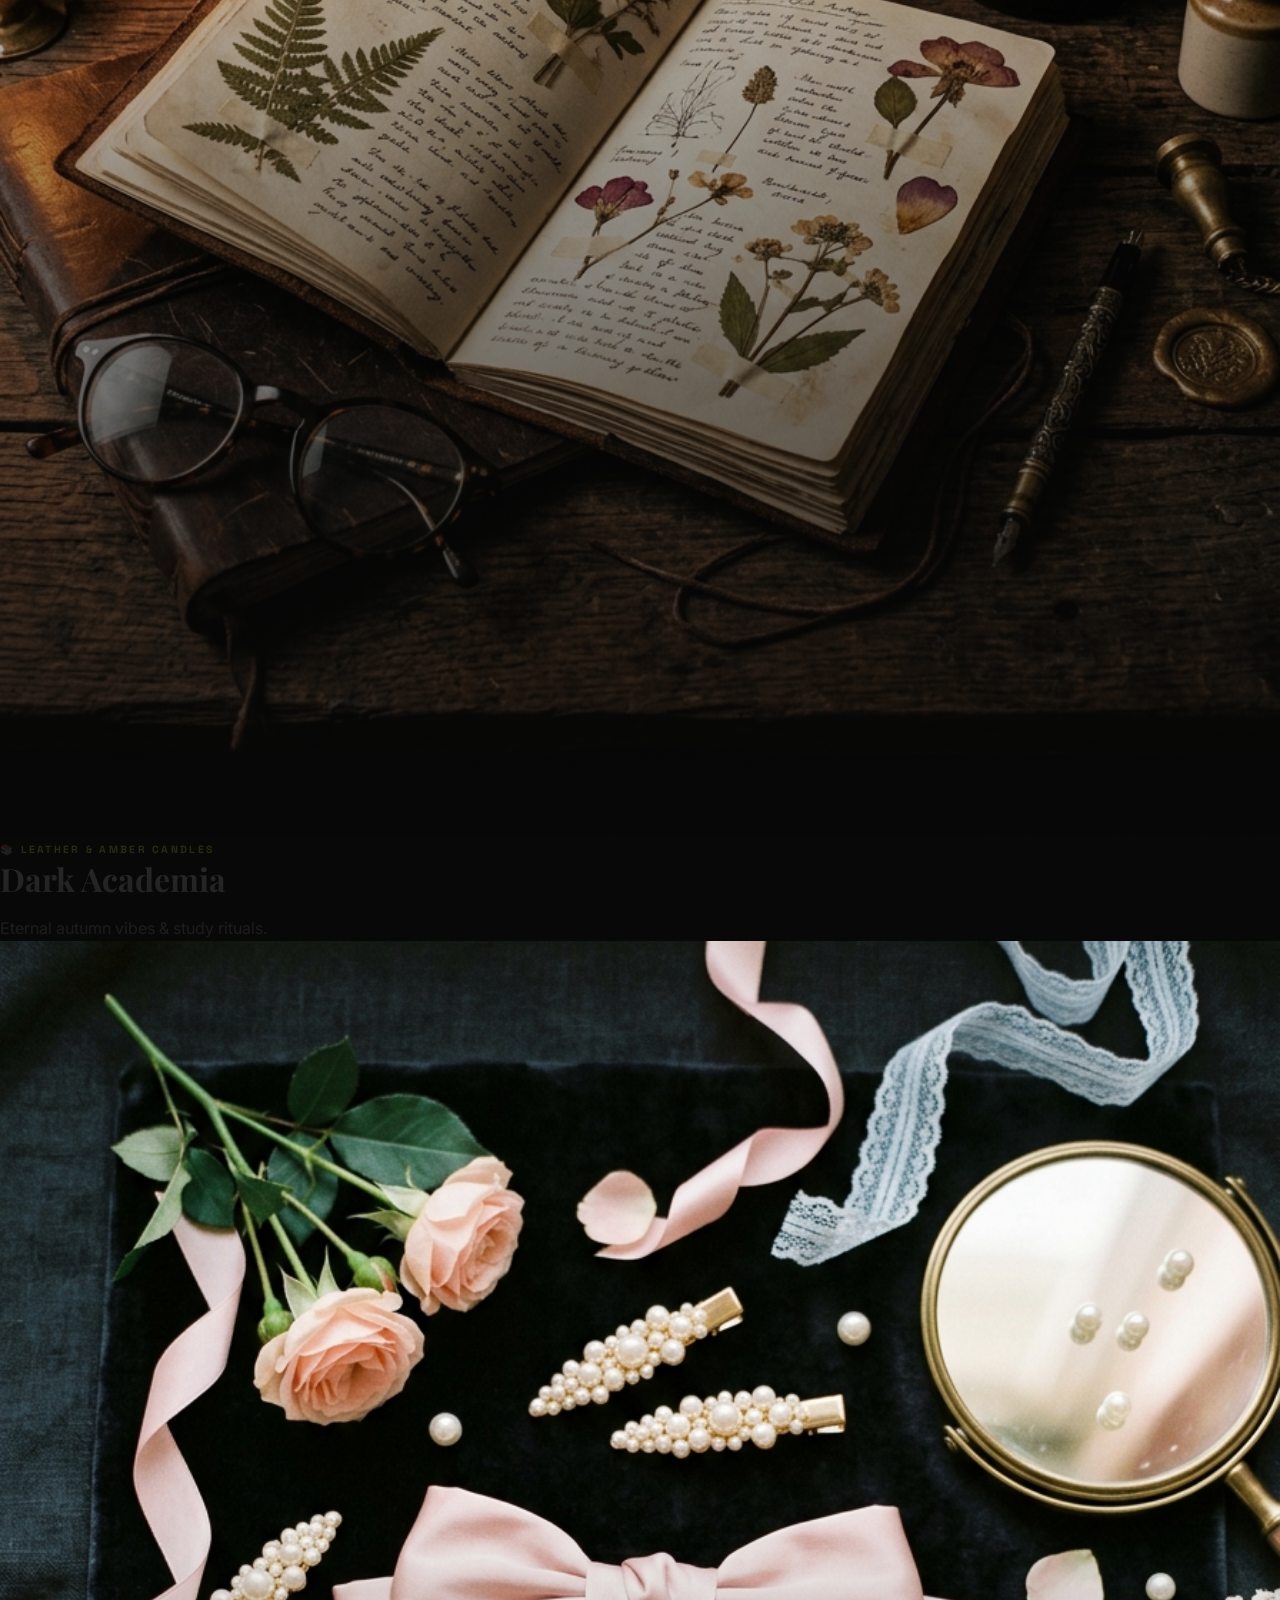
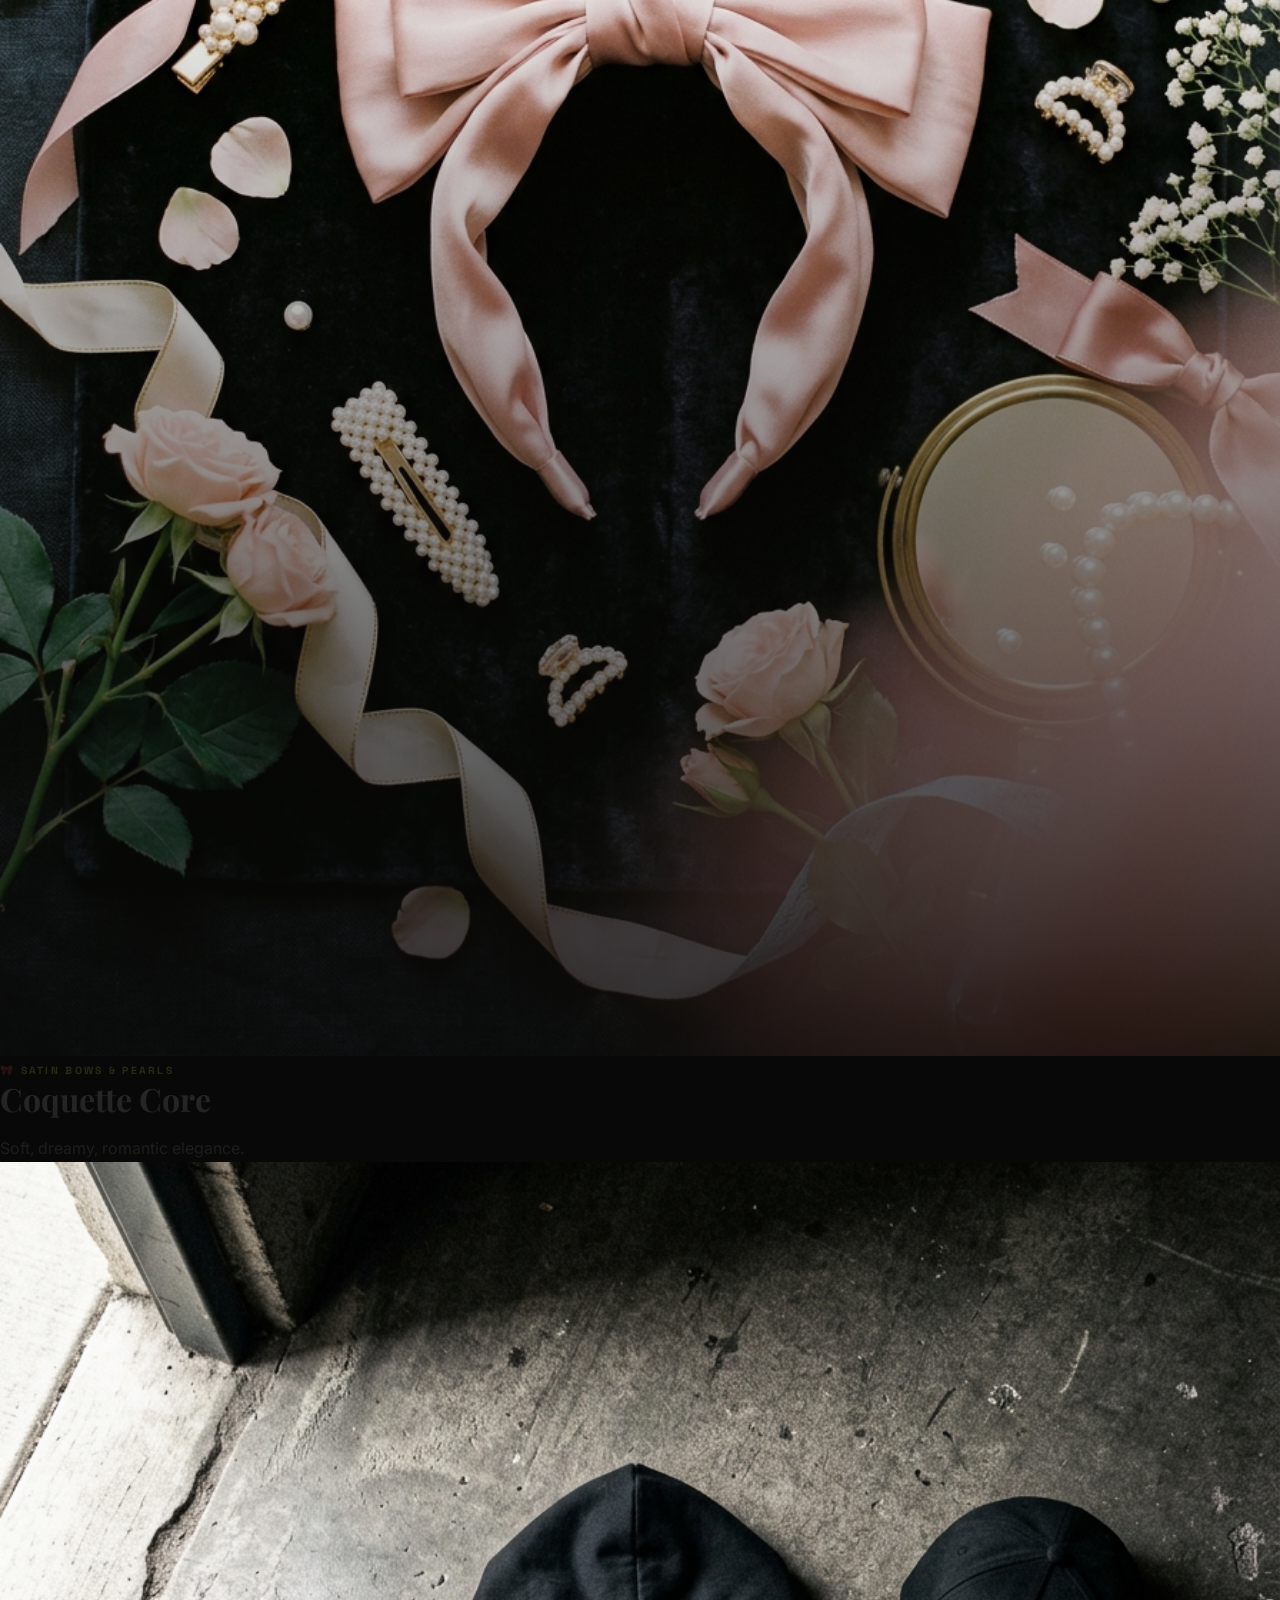
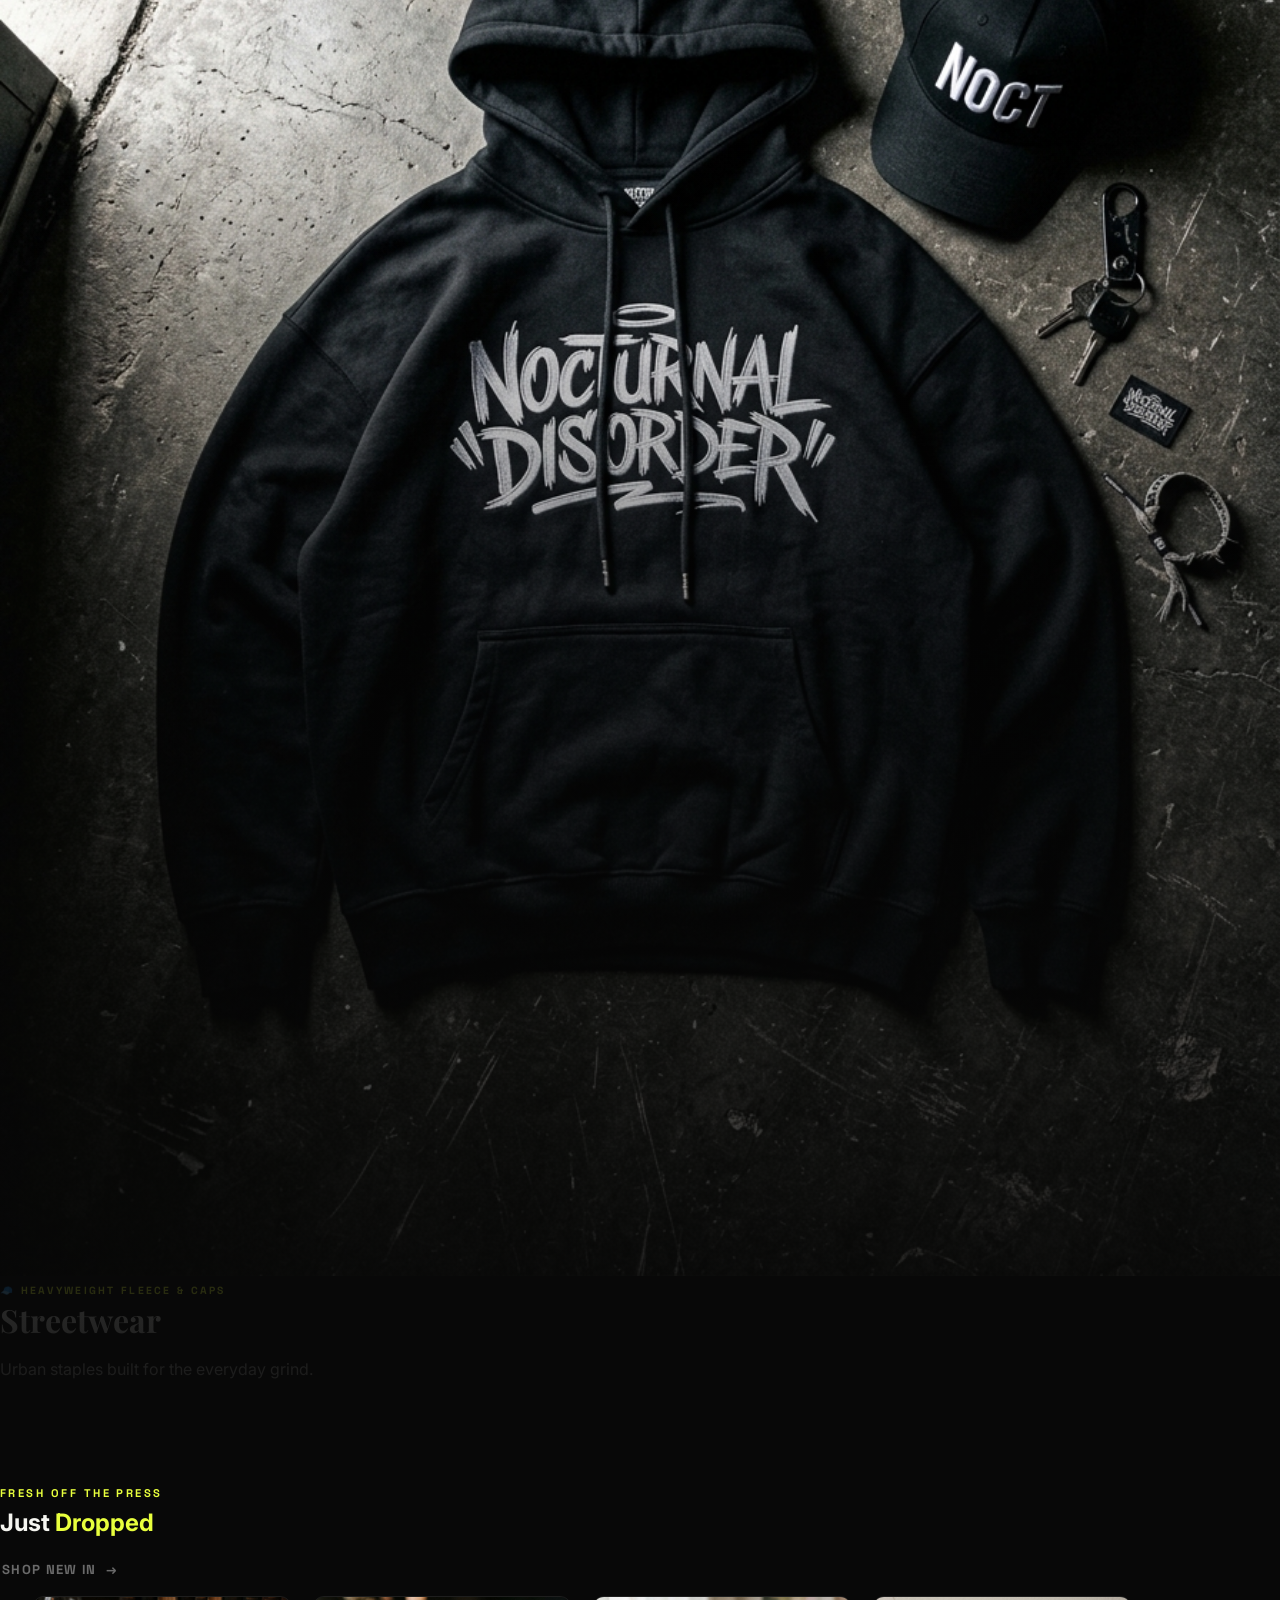
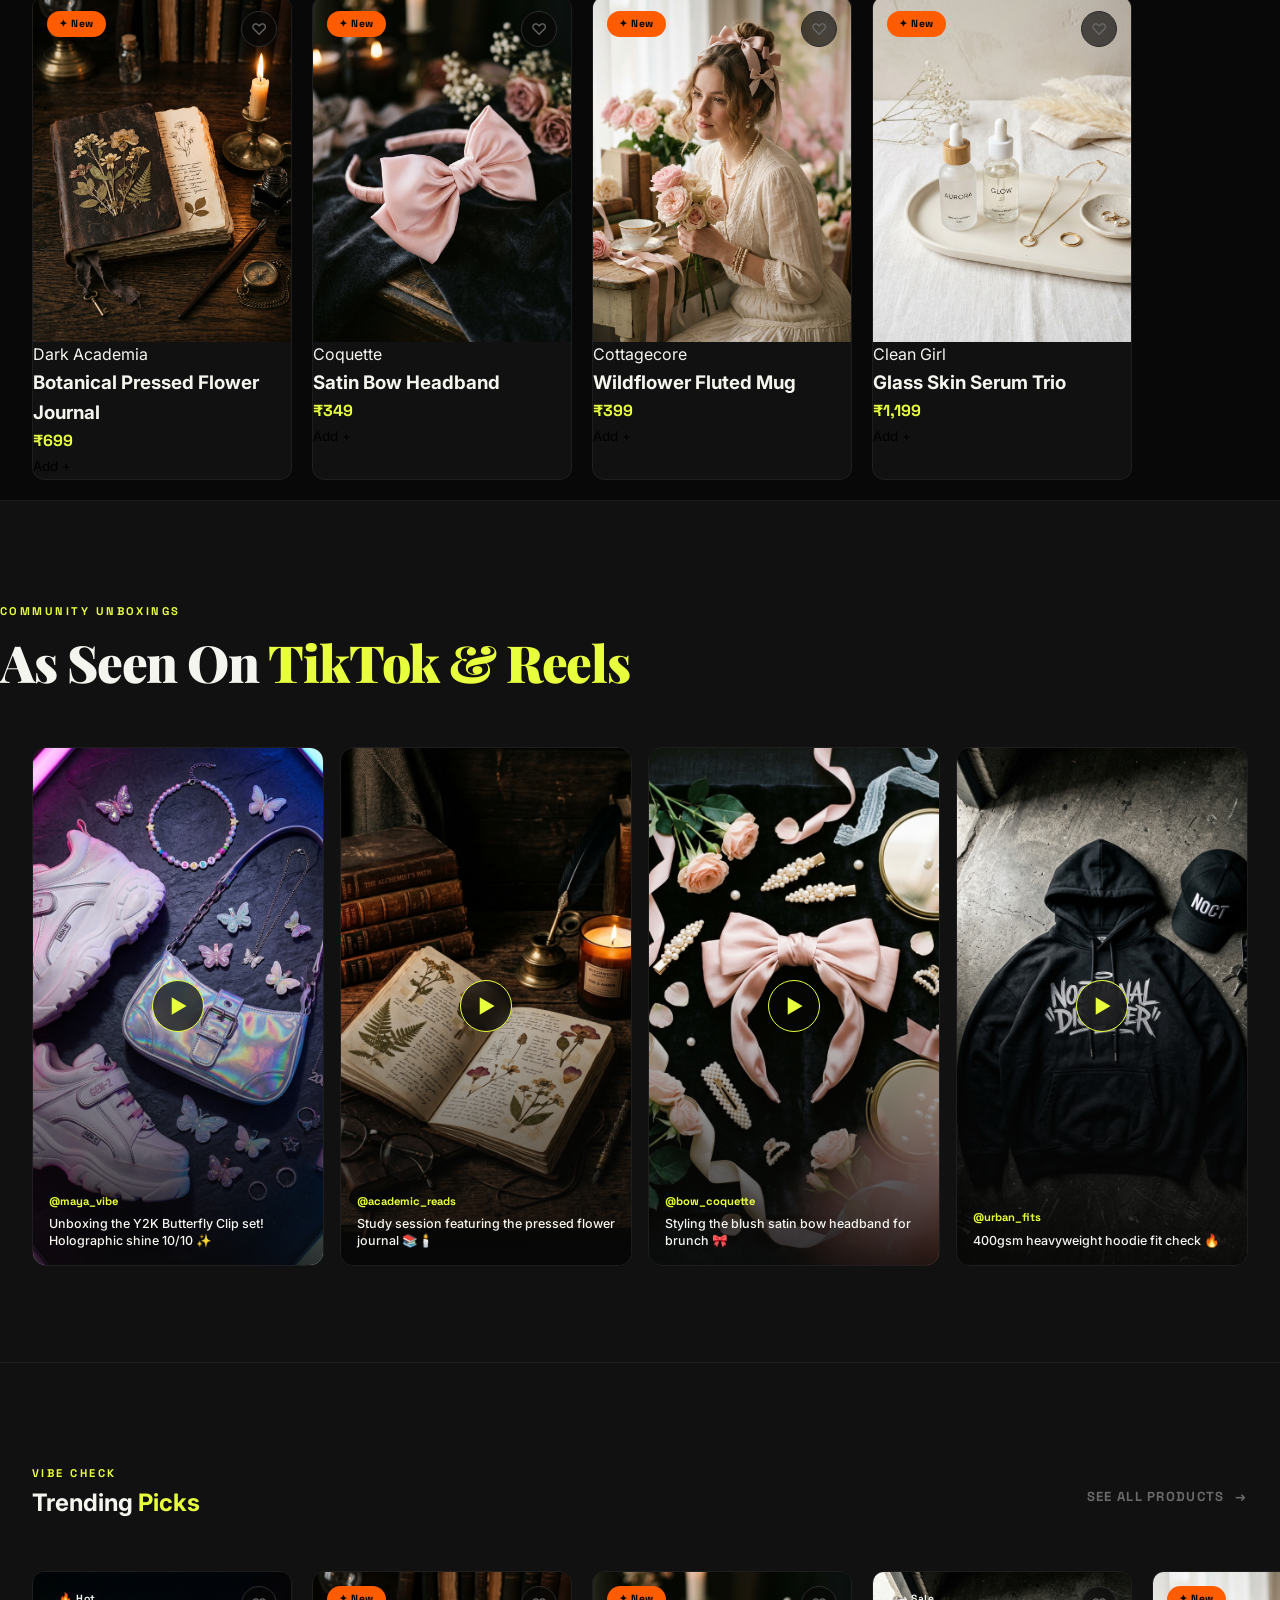
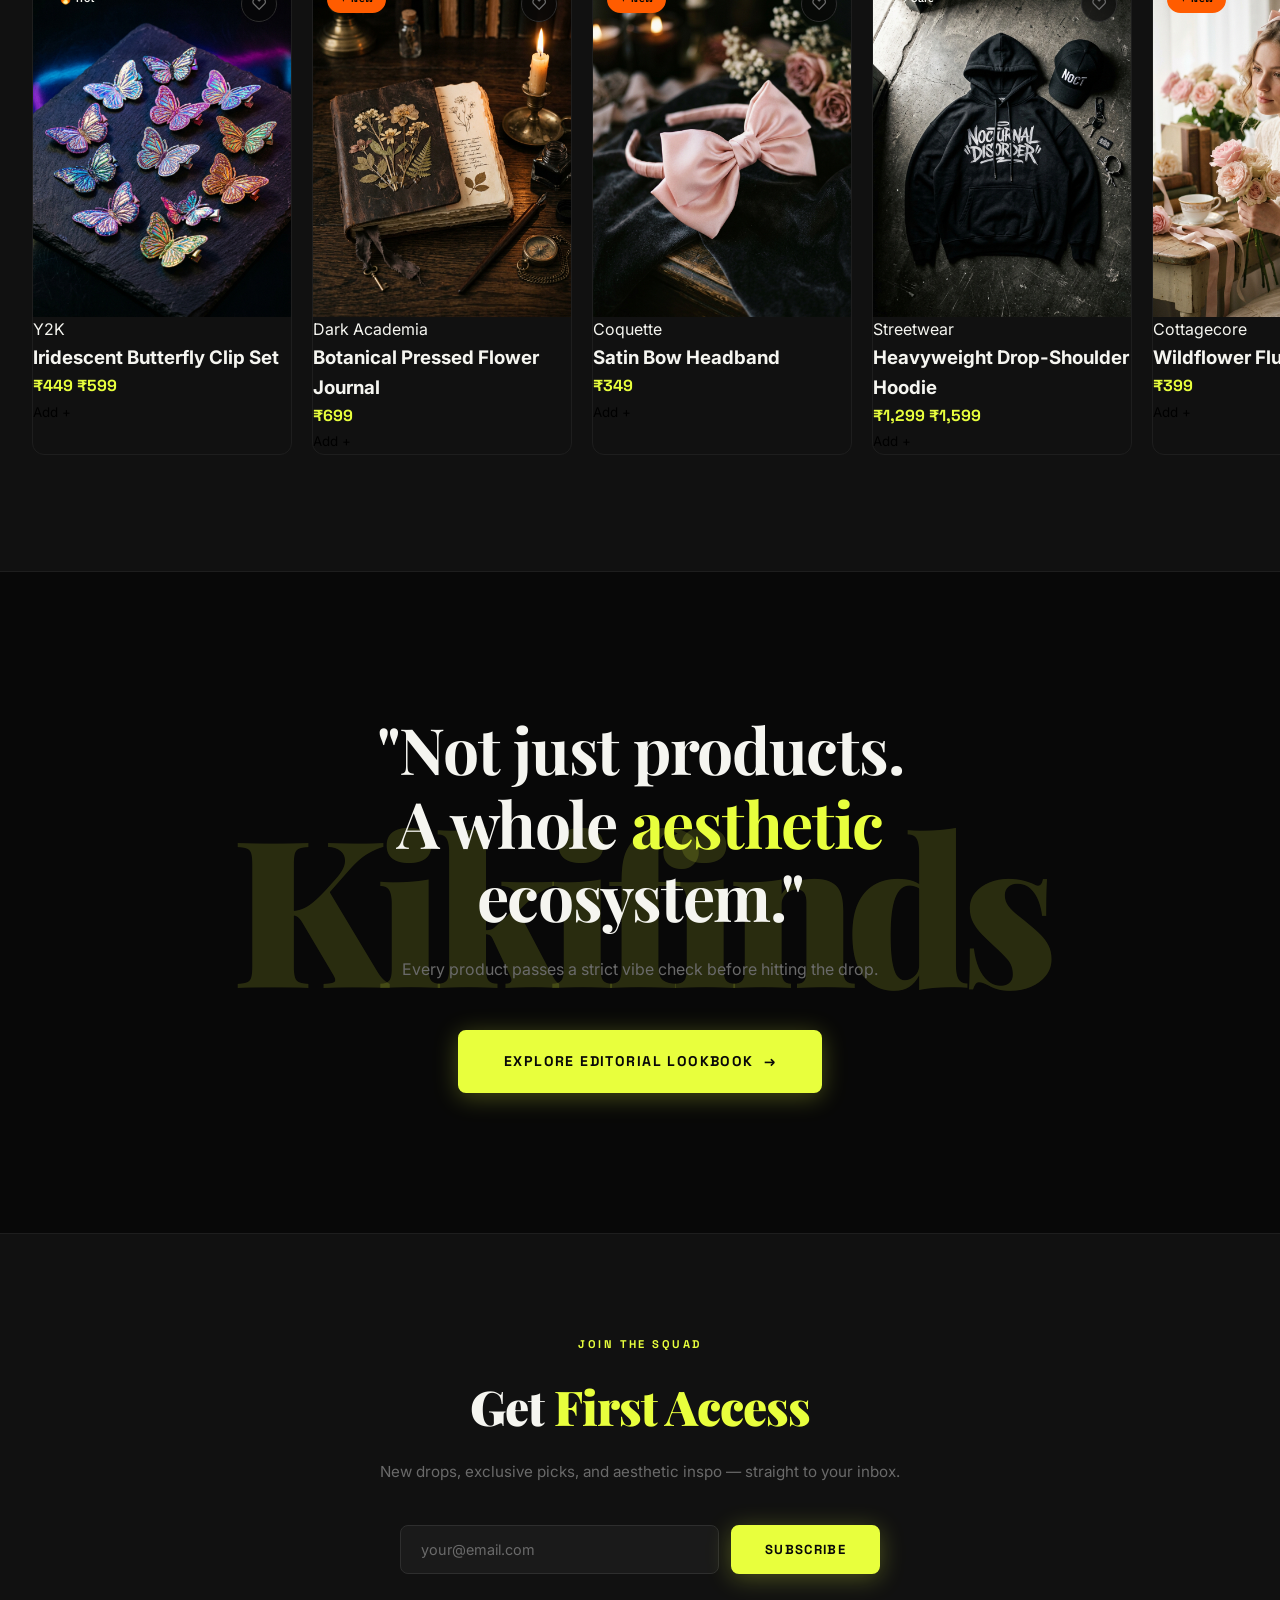
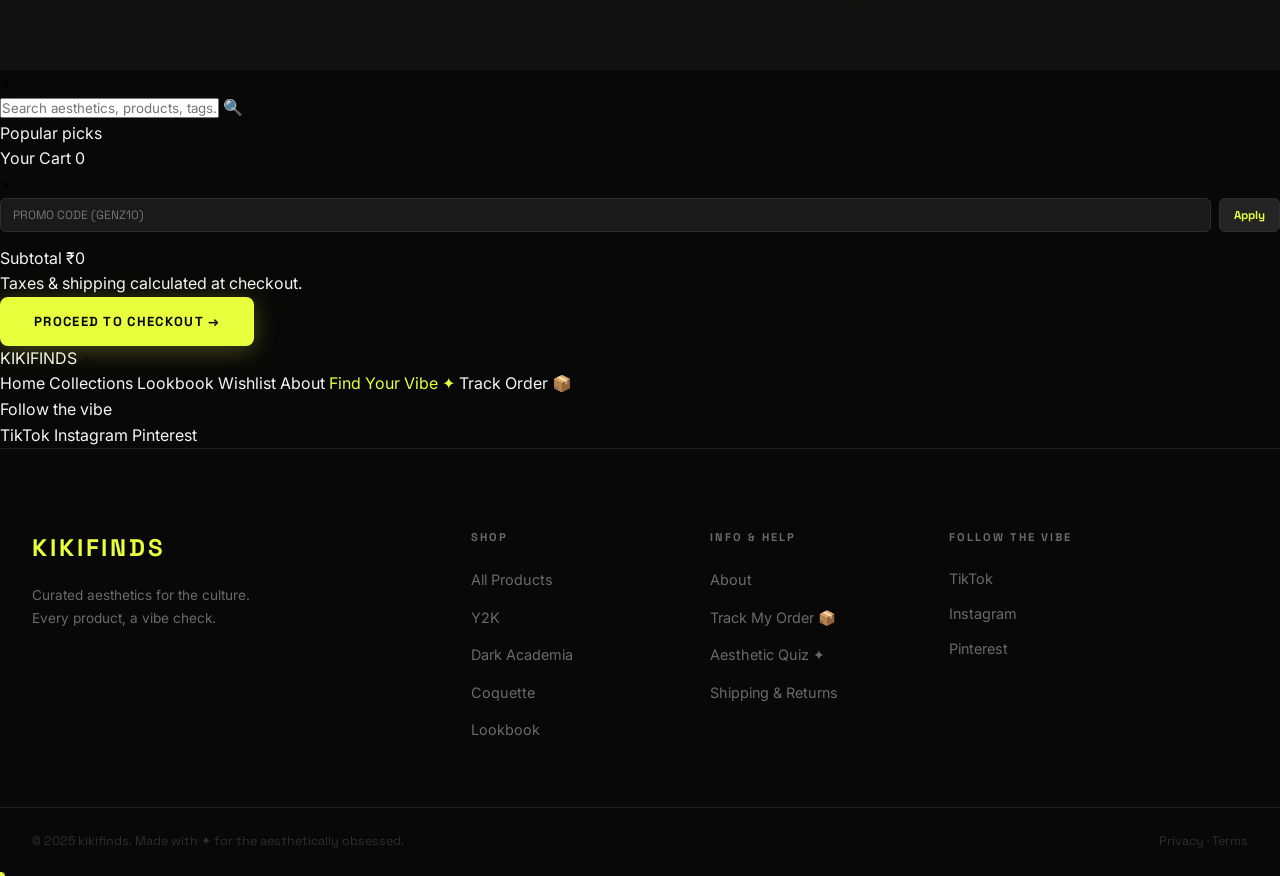
==== commit ef4714bf: "feat: add theme switcher, vibe quiz, quick view modal, coupon & checkout flow with confetti, recentl" ====
--- a/index.html
+++ b/index.html
@@ -3,8 +3,8 @@
 <head>
   <meta charset="UTF-8">
   <meta name="viewport" content="width=device-width, initial-scale=1.0">
-  <title>Kikifinds — Lifestyle Mix & Gen Z Aesthetics</title>
-  <meta name="description" content="Kikifinds is a modern lifestyle destination for Gen Z aesthetics — Y2K, Dark Academia, Coquette, Streetwear, Clean Girl, Indie/Alt, and Cottagecore.">
+  <title>kikifinds — Lifestyle Mix & Gen Z Aesthetics</title>
+  <meta name="description" content="kikifinds is a modern lifestyle destination for Gen Z aesthetics — Y2K, Dark Academia, Coquette, Streetwear, Clean Girl, Indie/Alt, and Cottagecore.">
   <link rel="stylesheet" href="css/colors.css">
   <link rel="stylesheet" href="css/animations.css">
   <link rel="stylesheet" href="css/main.css">
@@ -16,12 +16,21 @@
   <!-- Scroll progress bar -->
   <div class="scroll-progress" id="scroll-progress"></div>
 
+  <!-- Theme Switcher Widget -->
+  <div class="theme-switcher">
+    <span class="theme-label">Theme</span>
+    <button class="theme-btn t-chartreuse active" data-theme="chartreuse" onclick="applyTheme('chartreuse')" title="Electric Chartreuse"></button>
+    <button class="theme-btn t-coquette" data-theme="coquette" onclick="applyTheme('coquette')" title="Coquette Blush"></button>
+    <button class="theme-btn t-amber" data-theme="amber" onclick="applyTheme('amber')" title="Dark Academia Amber"></button>
+    <button class="theme-btn t-vaporwave" data-theme="vaporwave" onclick="applyTheme('vaporwave')" title="Y2K Vaporwave"></button>
+  </div>
+
   <!-- Announcement Bar -->
   <div class="announcement-bar" id="announcement-bar">
     <div class="announcement-track">
       <span class="announcement-item">FREE SHIPPING ON ORDERS OVER ₹999<span class="announcement-sep">✦</span></span>
       <span class="announcement-item">NEW DROPS EVERY FRIDAY<span class="announcement-sep">✦</span></span>
-      <span class="announcement-item">USE CODE 'GENZ' FOR 10% OFF<span class="announcement-sep">✦</span></span>
+      <span class="announcement-item">USE CODE 'GENZ10' FOR 10% OFF<span class="announcement-sep">✦</span></span>
       <span class="announcement-item">FREE SHIPPING ON ORDERS OVER ₹999<span class="announcement-sep">✦</span></span>
     </div>
     <button class="announcement-close" id="announcement-close" aria-label="Close">✕</button>
@@ -29,14 +38,21 @@
 
   <!-- ── NAVBAR ───────────────────────────────────────────── -->
   <nav class="navbar" id="navbar">
-    <div class="nav-logo"><a href="index.html">Kikifinds</a></div>
+    <div class="nav-logo"><a href="index.html">KIKIFINDS</a></div>
     <ul class="nav-links">
       <li><a href="index.html" class="active">Home</a></li>
       <li><a href="collections.html">Collections</a></li>
       <li><a href="lookbook.html">Lookbook</a></li>
       <li><a href="about.html">About</a></li>
+      <li><a href="#" onclick="openVibeQuiz();return false;" style="color:var(--clr-accent-1);font-weight:700;">Quiz ✦</a></li>
     </ul>
     <div class="nav-actions">
+      <select class="currency-select" id="currency-select" aria-label="Currency">
+        <option value="INR">₹ INR</option>
+        <option value="USD">$ USD</option>
+        <option value="EUR">€ EUR</option>
+        <option value="GBP">£ GBP</option>
+      </select>
       <button class="nav-icon-btn" id="search-btn" aria-label="Search">
         <svg width="18" height="18" viewBox="0 0 24 24" fill="none" stroke="currentColor" stroke-width="2"><circle cx="11" cy="11" r="8"/><path d="m21 21-4.35-4.35"/></svg>
       </button>
@@ -71,12 +87,12 @@
         </p>
         <div class="hero-cta-group">
           <a href="collections.html" class="btn btn-primary btn-lg btn-icon-end">Explore Collections</a>
-          <a href="lookbook.html" class="btn btn-outline btn-lg">View Lookbook</a>
+          <button onclick="openVibeQuiz()" class="btn btn-outline btn-lg">Find Your Vibe ✦</button>
         </div>
       </div>
       <div class="hero-visual reveal reveal-d2">
         <div class="hero-img-frame">
-          <img src="assets/images/hero.jpg" alt="Kikifinds Aesthetic Editorial">
+          <img src="assets/images/hero.jpg" alt="kikifinds Aesthetic Editorial">
         </div>
         <div class="floating-tag tag-y2k">💿 Y2K Revival</div>
         <div class="floating-tag tag-da">📚 Dark Academia</div>
@@ -170,6 +186,52 @@
     </div>
   </section>
 
+  <!-- ── TIKTOK & REELS CREATOR SECTION ───────────────────── -->
+  <section class="video-section">
+    <div class="section-header center reveal">
+      <span class="section-tag">Community Unboxings</span>
+      <h2>As Seen On <span class="accent-text">TikTok & Reels</span></h2>
+    </div>
+    <div class="video-grid">
+      <div class="video-card reveal" onclick="openQuickView(1)">
+        <img src="assets/images/cat-y2k.jpg" alt="Y2K Creator Unboxing">
+        <div class="video-card-overlay"></div>
+        <div class="video-play-btn">▶</div>
+        <div class="video-card-info">
+          <span class="video-handle">@maya_vibe</span>
+          <p class="video-caption">Unboxing the Y2K Butterfly Clip set! Holographic shine 10/10 ✨</p>
+        </div>
+      </div>
+      <div class="video-card reveal reveal-d1" onclick="openQuickView(2)">
+        <img src="assets/images/cat-dark-academia.jpg" alt="Dark Academia Unboxing">
+        <div class="video-card-overlay"></div>
+        <div class="video-play-btn">▶</div>
+        <div class="video-card-info">
+          <span class="video-handle">@academic_reads</span>
+          <p class="video-caption">Study session featuring the pressed flower journal 📚🕯️</p>
+        </div>
+      </div>
+      <div class="video-card reveal reveal-d2" onclick="openQuickView(3)">
+        <img src="assets/images/cat-coquette.jpg" alt="Coquette Unboxing">
+        <div class="video-card-overlay"></div>
+        <div class="video-play-btn">▶</div>
+        <div class="video-card-info">
+          <span class="video-handle">@bow_coquette</span>
+          <p class="video-caption">Styling the blush satin bow headband for brunch 🎀</p>
+        </div>
+      </div>
+      <div class="video-card reveal reveal-d3" onclick="openQuickView(5)">
+        <img src="assets/images/cat-streetwear.jpg" alt="Streetwear Unboxing">
+        <div class="video-card-overlay"></div>
+        <div class="video-play-btn">▶</div>
+        <div class="video-card-info">
+          <span class="video-handle">@urban_fits</span>
+          <p class="video-caption">400gsm heavyweight hoodie fit check 🔥</p>
+        </div>
+      </div>
+    </div>
+  </section>
+
   <!-- ── TRENDING STRIP ────────────────────────────────────── -->
   <section class="trending-section" id="trending">
     <div class="trending-header">
@@ -236,6 +298,10 @@
       <!-- Rendered by cart.js -->
     </div>
     <div class="cart-drawer-footer">
+      <form class="cart-coupon-wrap" id="cart-coupon-form">
+        <input type="text" class="cart-coupon-input" id="cart-coupon-input" placeholder="Promo code (GENZ10)">
+        <button type="submit" class="cart-coupon-btn">Apply</button>
+      </form>
       <div class="cart-subtotal">
         <span class="cart-subtotal-label">Subtotal</span>
         <span class="cart-total-amount" id="cart-total">₹0</span>
@@ -249,7 +315,7 @@
   <div class="menu-overlay" id="menu-overlay"></div>
   <div class="mobile-menu" id="mobile-menu">
     <div class="mobile-menu-header">
-      <span class="mobile-menu-logo">Kikifinds</span>
+      <span class="mobile-menu-logo">KIKIFINDS</span>
       <button class="mobile-menu-close" id="mobile-menu-close">✕</button>
     </div>
     <div class="mobile-nav-links">
@@ -258,6 +324,8 @@
       <a href="lookbook.html" class="mobile-nav-link">Lookbook</a>
       <a href="wishlist.html" class="mobile-nav-link">Wishlist</a>
       <a href="about.html" class="mobile-nav-link">About</a>
+      <a href="#" onclick="openVibeQuiz();return false;" class="mobile-nav-link" style="color:var(--clr-accent-1)">Find Your Vibe ✦</a>
+      <a href="#" onclick="openTrackModal();return false;" class="mobile-nav-link">Track Order 📦</a>
     </div>
     <div class="mobile-menu-footer">
       <span class="mobile-footer-label">Follow the vibe</span>
@@ -273,7 +341,7 @@
   <footer class="footer">
     <div class="footer-inner">
       <div class="footer-brand">
-        <span class="footer-logo">Kikifinds</span>
+        <span class="footer-logo">KIKIFINDS</span>
         <p>Curated aesthetics for the culture. Every product, a vibe check.</p>
       </div>
       <div class="footer-col">
@@ -287,12 +355,12 @@
         </ul>
       </div>
       <div class="footer-col">
-        <h4>Info</h4>
+        <h4>Info & Help</h4>
         <ul>
           <li><a href="about.html">About</a></li>
-          <li><a href="#">Shipping</a></li>
-          <li><a href="#">Returns</a></li>
-          <li><a href="#">Contact</a></li>
+          <li><a href="#" onclick="openTrackModal();return false;">Track My Order 📦</a></li>
+          <li><a href="#" onclick="openVibeQuiz();return false;">Aesthetic Quiz ✦</a></li>
+          <li><a href="#">Shipping & Returns</a></li>
         </ul>
       </div>
       <div class="footer-col">
@@ -305,12 +373,13 @@
       </div>
     </div>
     <div class="footer-bottom">
-      <p>© 2025 Kikifinds. Made with ✦ for the aesthetically obsessed.</p>
+      <p>© 2025 kikifinds. Made with ✦ for the aesthetically obsessed.</p>
       <p>Privacy · Terms</p>
     </div>
   </footer>
 
   <script src="data/products.js"></script>
+  <script src="js/features.js"></script>
   <script src="js/main.js"></script>
   <script src="js/ui.js"></script>
   <script src="js/cart.js"></script>
--- a/css/enhancements.css
+++ b/css/enhancements.css
@@ -1,9 +1,9 @@
 /* ============================================================
-   Kikifinds — ENHANCEMENTS CSS
-   All new feature styles layered on top of the base system.
+   KIKIFINDS — ENHANCEMENTS CSS
    Announcement Bar · Cursor · Transitions · Toast · Mobile Menu
    Cart Drawer · Search Overlay · Sort · Variants · Reviews
    Sticky Bar · Lightbox · New-In · Wishlist · About
+   Theme Switcher · Quick View · Checkout · Confetti · Dock · Quiz · Videos
    ============================================================ */
 
 /* ══════════════════════════════════════════════════════════ */
@@ -185,605 +185,264 @@
 .toast-icon    { font-size: 1rem; flex-shrink: 0; }
 
 /* ══════════════════════════════════════════════════════════ */
-/*  MOBILE MENU                                               */
-/* ══════════════════════════════════════════════════════════ */
-.menu-overlay {
-  position: fixed; inset: 0;
-  background: rgba(0,0,0,0.72);
-  z-index: 1000;
-  opacity: 0; pointer-events: none;
-  backdrop-filter: blur(4px);
-  transition: opacity 0.35s ease;
-}
-.menu-overlay.open { opacity: 1; pointer-events: all; }
-
-.mobile-menu {
-  position: fixed;
-  top: 0; right: 0; bottom: 0;
-  width: 290px;
-  background: var(--clr-surface);
-  border-left: 1px solid var(--clr-border);
-  z-index: 1001;
-  transform: translateX(100%);
-  transition: transform 0.42s cubic-bezier(0.16,1,0.3,1);
-  display: flex;
-  flex-direction: column;
-  padding: 0;
-}
-.mobile-menu.open { transform: translateX(0); }
-
-.mobile-menu-header {
-  display: flex; align-items: center; justify-content: space-between;
-  padding: 24px 24px 20px;
-  border-bottom: 1px solid var(--clr-border);
-}
-.mobile-menu-logo {
+/*  THEME SWITCHER DOCK                                       */
+/* ══════════════════════════════════════════════════════════ */
+.theme-switcher {
+  position: fixed;
+  bottom: 28px; left: 28px;
+  z-index: 9900;
+  display: flex; align-items: center; gap: 6px;
+  background: rgba(18,18,18,0.85);
+  backdrop-filter: blur(16px);
+  border: 1px solid var(--clr-border-bright);
+  padding: 6px 10px; border-radius: 100px;
+  box-shadow: 0 8px 32px rgba(0,0,0,0.5);
+}
+.theme-label {
   font-family: 'Space Grotesk', sans-serif;
-  font-size: 1.1rem; font-weight: 700; letter-spacing: 0.12em;
-  color: var(--clr-accent-1);
-}
-.mobile-menu-close {
+  font-size: 0.6rem; font-weight: 700; letter-spacing: 0.12em;
+  text-transform: uppercase; color: var(--clr-text-muted);
+  margin-right: 4px;
+}
+.theme-btn {
+  width: 20px; height: 20px; border-radius: 50%;
+  border: 2px solid transparent; transition: transform 0.2s, border-color 0.2s;
+  cursor: pointer; background: transparent; padding: 0;
+}
+.theme-btn:hover, .theme-btn.active { transform: scale(1.25); border-color: #fff; }
+.theme-btn.t-chartreuse { background: #e8ff3d; }
+.theme-btn.t-coquette   { background: #ff9ebb; }
+.theme-btn.t-amber      { background: #e6a15c; }
+.theme-btn.t-vaporwave  { background: #00f0ff; }
+
+/* Currency select styling */
+.currency-select {
+  background: transparent; border: 1px solid var(--clr-border-bright);
+  border-radius: 6px; padding: 4px 8px;
+  font-family: 'Space Grotesk', sans-serif; font-size: 0.72rem;
+  font-weight: 700; color: var(--clr-accent-1); outline: none; cursor: pointer;
+}
+.currency-select option { background: var(--clr-surface-2); color: var(--clr-text); }
+
+/* ══════════════════════════════════════════════════════════ */
+/*  QUICK VIEW MODAL                                          */
+/* ══════════════════════════════════════════════════════════ */
+.quickview-modal {
+  position: fixed; inset: 0; z-index: 9000;
+  display: flex; align-items: center; justify-content: center;
+  opacity: 0; pointer-events: none; transition: opacity 0.3s ease;
+}
+.quickview-modal.open { opacity: 1; pointer-events: all; }
+.quickview-overlay {
+  position: absolute; inset: 0; background: rgba(0,0,0,0.85); backdrop-filter: blur(8px);
+}
+.quickview-dialog {
+  position: relative; z-index: 1;
+  background: var(--clr-surface); border: 1px solid var(--clr-border-bright);
+  border-radius: 16px; max-width: 860px; width: 92vw; max-height: 90vh;
+  overflow-y: auto; padding: 36px;
+  transform: scale(0.94); transition: transform 0.35s cubic-bezier(0.16,1,0.3,1);
+}
+.quickview-modal.open .quickview-dialog { transform: scale(1); }
+.quickview-close {
+  position: absolute; top: 18px; right: 18px;
   width: 36px; height: 36px; border-radius: 50%;
-  border: 1px solid var(--clr-border-bright);
+  border: 1px solid var(--clr-border-bright); background: transparent;
+  color: var(--clr-text-muted); font-size: 1rem; display: flex; align-items: center; justify-content: center;
+}
+.quickview-close:hover { border-color: var(--clr-accent-1); color: var(--clr-accent-1); }
+.quickview-grid { display: grid; grid-template-columns: 1fr 1fr; gap: 32px; align-items: center; }
+.quickview-img { aspect-ratio: 3/4; border-radius: 12px; overflow: hidden; background: var(--clr-surface-2); }
+.quickview-img img { object-fit: cover; }
+.quickview-info h2 { font-family: 'Playfair Display', serif; font-size: 1.8rem; font-weight: 900; margin: 8px 0 12px; }
+.quickview-price { font-family: 'Space Grotesk', sans-serif; font-size: 1.4rem; font-weight: 700; color: var(--clr-accent-1); margin-bottom: 16px; }
+.quickview-desc { font-size: 0.88rem; color: var(--clr-text-muted); line-height: 1.68; margin-bottom: 20px; }
+
+/* Card Quick View Hover Button */
+.product-card-img { position: relative; }
+.quickview-card-btn {
+  position: absolute; bottom: 12px; left: 50%; transform: translateX(-50%) translateY(10px);
+  background: rgba(8,8,8,0.85); backdrop-filter: blur(8px);
+  border: 1px solid var(--clr-border-bright); color: var(--clr-text);
+  font-family: 'Space Grotesk', sans-serif; font-size: 0.68rem; font-weight: 700;
+  letter-spacing: 0.1em; text-transform: uppercase;
+  padding: 8px 16px; border-radius: 100px; opacity: 0; pointer-events: none;
+  transition: all 0.25s ease;
+}
+.product-card:hover .quickview-card-btn { opacity: 1; pointer-events: all; transform: translateX(-50%) translateY(0); }
+.quickview-card-btn:hover { background: var(--clr-accent-1); color: var(--clr-text-invert); border-color: var(--clr-accent-1); }
+
+/* ══════════════════════════════════════════════════════════ */
+/*  CHECKOUT & CONFETTI                                      */
+/* ══════════════════════════════════════════════════════════ */
+.checkout-modal, .success-modal, .track-modal, .quiz-modal {
+  position: fixed; inset: 0; z-index: 9500;
   display: flex; align-items: center; justify-content: center;
-  font-size: 1rem; color: var(--clr-text-muted);
-  transition: all 0.25s; background: transparent;
-}
-.mobile-menu-close:hover { border-color: var(--clr-accent-1); color: var(--clr-accent-1); }
-
-.mobile-nav-links { display: flex; flex-direction: column; padding: 16px; flex: 1; }
-.mobile-nav-link {
-  font-family: 'Space Grotesk', sans-serif;
-  font-size: 0.82rem; font-weight: 600;
-  letter-spacing: 0.1em; text-transform: uppercase;
-  color: var(--clr-text-muted);
-  padding: 14px 16px; border-radius: 8px;
-  transition: all 0.25s; display: block;
-}
-.mobile-nav-link:hover { background: var(--clr-surface-2); color: var(--clr-accent-1); }
-.mobile-nav-link.active { color: var(--clr-accent-1); }
-
-.mobile-menu-footer {
-  padding: 20px 24px 28px;
-  border-top: 1px solid var(--clr-border);
-}
-.mobile-footer-label {
-  font-family: 'Space Grotesk', sans-serif;
-  font-size: 0.62rem; letter-spacing: 0.15em;
-  text-transform: uppercase; color: var(--clr-text-muted);
-  margin-bottom: 12px; display: block;
-}
-.mobile-socials { display: flex; gap: 8px; }
-.mobile-social {
-  padding: 8px 14px; border: 1px solid var(--clr-border-bright);
-  border-radius: 6px; font-family: 'Space Grotesk', sans-serif;
-  font-size: 0.68rem; font-weight: 600; color: var(--clr-text-muted);
-  transition: all 0.25s;
-}
-.mobile-social:hover { border-color: var(--clr-accent-1); color: var(--clr-accent-1); }
-
-/* ══════════════════════════════════════════════════════════ */
-/*  CART DRAWER                                               */
-/* ══════════════════════════════════════════════════════════ */
-.cart-overlay {
-  position: fixed; inset: 0;
-  background: rgba(0,0,0,0.65);
-  z-index: 2000;
-  opacity: 0; pointer-events: none;
-  backdrop-filter: blur(4px);
-  transition: opacity 0.35s ease;
-}
-.cart-overlay.open { opacity: 1; pointer-events: all; }
-
-.cart-drawer {
-  position: fixed;
-  top: 0; right: 0; bottom: 0;
-  width: 400px; max-width: 94vw;
-  background: var(--clr-surface);
-  border-left: 1px solid var(--clr-border);
-  z-index: 2001;
-  transform: translateX(100%);
-  transition: transform 0.42s cubic-bezier(0.16,1,0.3,1);
-  display: flex; flex-direction: column;
-}
-.cart-drawer.open { transform: translateX(0); }
-
-.cart-drawer-header {
-  padding: 22px 24px;
-  border-bottom: 1px solid var(--clr-border);
-  display: flex; align-items: center; justify-content: space-between;
-}
-.cart-drawer-title {
-  font-family: 'Space Grotesk', sans-serif;
-  font-size: 0.72rem; font-weight: 700;
-  letter-spacing: 0.2em; text-transform: uppercase;
-  color: var(--clr-text-muted);
-}
-.cart-drawer-count {
-  background: var(--clr-accent-1); color: var(--clr-text-invert);
-  font-family: 'Space Grotesk', sans-serif;
-  font-size: 0.65rem; font-weight: 700;
-  padding: 2px 8px; border-radius: 100px;
-  margin-left: 8px;
-}
-.cart-drawer-close {
+  opacity: 0; pointer-events: none; transition: opacity 0.3s ease;
+}
+.checkout-modal.open, .success-modal.open, .track-modal.open, .quiz-modal.open { opacity: 1; pointer-events: all; }
+.checkout-overlay { position: absolute; inset: 0; background: rgba(0,0,0,0.88); backdrop-filter: blur(8px); }
+.checkout-dialog, .track-dialog, .quiz-dialog {
+  position: relative; z-index: 1;
+  background: var(--clr-surface); border: 1px solid var(--clr-border-bright);
+  border-radius: 16px; max-width: 900px; width: 94vw; max-height: 92vh;
+  overflow-y: auto; padding: 36px;
+  transform: scale(0.94); transition: transform 0.35s cubic-bezier(0.16,1,0.3,1);
+}
+.checkout-modal.open .checkout-dialog, .track-modal.open .track-dialog, .quiz-modal.open .quiz-dialog { transform: scale(1); }
+.checkout-close, .track-close, .quiz-close {
+  position: absolute; top: 20px; right: 20px;
   width: 36px; height: 36px; border-radius: 50%;
-  border: 1px solid var(--clr-border-bright);
-  display: flex; align-items: center; justify-content: center;
-  font-size: 1rem; color: var(--clr-text-muted);
-  transition: all 0.25s; background: transparent;
-}
-.cart-drawer-close:hover { border-color: var(--clr-accent-1); color: var(--clr-accent-1); }
-
-.cart-drawer-body {
-  flex: 1; overflow-y: auto; padding: 8px 0;
-  scrollbar-width: thin; scrollbar-color: var(--clr-surface-3) transparent;
-}
-.cart-empty-state {
-  display: flex; flex-direction: column; align-items: center;
-  justify-content: center; height: 100%;
-  gap: 12px; color: var(--clr-text-muted); text-align: center; padding: 60px 32px;
-}
-.cart-empty-state .icon { font-size: 3rem; opacity: 0.3; }
-.cart-empty-state p { font-size: 0.88rem; line-height: 1.6; }
-
-.cart-item {
-  display: grid;
-  grid-template-columns: 72px 1fr auto;
-  gap: 14px; align-items: center;
-  padding: 16px 20px;
-  border-bottom: 1px solid var(--clr-border);
-  transition: background 0.2s;
-}
-.cart-item:hover { background: var(--clr-surface-2); }
-.cart-item-img {
-  width: 72px; height: 86px; border-radius: 8px;
-  overflow: hidden; background: var(--clr-surface-3); flex-shrink: 0;
-}
-.cart-item-img img { object-fit: cover; }
-.cart-item-cat {
-  font-family: 'Space Grotesk', sans-serif;
-  font-size: 0.58rem; font-weight: 600;
-  letter-spacing: 0.16em; text-transform: uppercase;
-  color: var(--clr-accent-2); margin-bottom: 4px;
-}
-.cart-item-name {
-  font-size: 0.84rem; font-weight: 600; line-height: 1.3;
-  margin-bottom: 6px;
-}
-.cart-item-price {
-  font-family: 'Space Grotesk', sans-serif;
-  font-size: 0.88rem; font-weight: 700;
-  color: var(--clr-accent-1);
-}
-.cart-item-actions { display: flex; flex-direction: column; align-items: flex-end; gap: 8px; }
-.cart-qty {
-  display: flex; align-items: center;
-  border: 1px solid var(--clr-border-bright); border-radius: 6px; overflow: hidden;
-}
-.cart-qty-btn {
-  width: 28px; height: 28px;
-  display: flex; align-items: center; justify-content: center;
-  font-size: 0.9rem; color: var(--clr-text-muted);
-  transition: all 0.2s; background: transparent;
-}
-.cart-qty-btn:hover { background: var(--clr-surface-3); color: var(--clr-text); }
-.cart-qty-num {
-  min-width: 28px; text-align: center;
-  font-family: 'Space Grotesk', sans-serif; font-size: 0.8rem; font-weight: 700;
-  color: var(--clr-text);
-  border-left: 1px solid var(--clr-border); border-right: 1px solid var(--clr-border);
-  padding: 0 4px;
-}
-.cart-remove {
-  font-size: 0.68rem; color: var(--clr-text-muted);
-  text-decoration: underline; transition: color 0.2s;
-  background: transparent; border: none; cursor: pointer;
-}
-.cart-remove:hover { color: #ff4444; }
-
-.cart-drawer-footer {
-  padding: 18px 20px;
-  border-top: 1px solid var(--clr-border); background: var(--clr-surface);
-}
-.cart-subtotal {
-  display: flex; justify-content: space-between; align-items: baseline;
-  margin-bottom: 4px;
-}
-.cart-subtotal-label {
-  font-family: 'Space Grotesk', sans-serif;
-  font-size: 0.68rem; font-weight: 600;
-  letter-spacing: 0.12em; text-transform: uppercase; color: var(--clr-text-muted);
-}
-.cart-total-amount {
-  font-family: 'Space Grotesk', sans-serif;
-  font-size: 1.25rem; font-weight: 700; color: var(--clr-accent-1);
-}
-.cart-note {
-  font-size: 0.72rem; color: var(--clr-text-muted); margin-bottom: 16px;
-}
-.cart-checkout { width: 100%; justify-content: center; }
-
-/* ══════════════════════════════════════════════════════════ */
-/*  SEARCH OVERLAY                                            */
-/* ══════════════════════════════════════════════════════════ */
-.search-overlay {
-  position: fixed; inset: 0;
-  background: rgba(8,8,8,0.97);
-  z-index: 5000;
-  display: flex; flex-direction: column; align-items: center;
-  padding: 120px 40px 40px;
-  opacity: 0; pointer-events: none;
-  transition: opacity 0.32s ease;
-  overflow-y: auto;
-}
-.search-overlay.open { opacity: 1; pointer-events: all; }
-
-.search-close {
-  position: absolute; top: 24px; right: 32px;
-  width: 44px; height: 44px; border-radius: 50%;
-  border: 1px solid var(--clr-border-bright);
-  display: flex; align-items: center; justify-content: center;
-  font-size: 1.1rem; color: var(--clr-text-muted); background: transparent;
-  transition: all 0.25s;
-}
-.search-close:hover { border-color: var(--clr-accent-1); color: var(--clr-accent-1); }
-
-.search-input-wrap {
-  width: 100%; max-width: 700px; position: relative; margin-bottom: 12px;
-}
-.search-input {
-  width: 100%; background: transparent;
-  border: none; border-bottom: 2px solid var(--clr-border-bright);
-  padding: 16px 52px 16px 0;
-  font-family: 'Playfair Display', serif;
-  font-size: clamp(1.6rem, 4vw, 2.4rem);
-  font-weight: 400; color: var(--clr-text); outline: none;
-  transition: border-color 0.3s;
-}
-.search-input::placeholder { color: var(--clr-text-faint); }
-.search-input:focus { border-bottom-color: var(--clr-accent-1); }
-.search-icon {
-  position: absolute; right: 4px; top: 50%; transform: translateY(-50%);
-  color: var(--clr-accent-1);
-}
-.search-hint {
-  width: 100%; max-width: 700px;
-  font-family: 'Space Grotesk', sans-serif; font-size: 0.68rem;
-  letter-spacing: 0.15em; text-transform: uppercase;
-  color: var(--clr-text-muted); margin-bottom: 24px;
-}
-.search-results { width: 100%; max-width: 700px; }
-.search-result {
-  display: flex; align-items: center; gap: 16px;
-  padding: 12px 16px; border-radius: 10px;
-  transition: background 0.2s; text-decoration: none;
-}
-.search-result:hover { background: var(--clr-surface); }
-.search-result-img {
-  width: 52px; height: 64px; border-radius: 6px;
-  overflow: hidden; background: var(--clr-surface-2); flex-shrink: 0;
-}
-.search-result-img img { object-fit: cover; }
-.search-result-cat {
-  font-family: 'Space Grotesk', sans-serif; font-size: 0.58rem;
-  font-weight: 600; letter-spacing: 0.16em; text-transform: uppercase;
-  color: var(--clr-accent-2); margin-bottom: 3px;
-}
-.search-result-name { font-size: 0.9rem; font-weight: 600; margin-bottom: 4px; }
-.search-result-price {
-  font-family: 'Space Grotesk', sans-serif; font-size: 0.82rem;
-  font-weight: 700; color: var(--clr-accent-1);
-}
-.search-no-results {
-  text-align: center; padding: 40px 20px; color: var(--clr-text-muted);
-  font-size: 0.9rem;
-}
-
-/* ══════════════════════════════════════════════════════════ */
-/*  SORT DROPDOWN                                             */
-/* ══════════════════════════════════════════════════════════ */
-.sort-wrap { margin-left: auto; flex-shrink: 0; }
-.sort-select {
-  background: var(--clr-surface-2);
-  border: 1px solid var(--clr-border-bright); border-radius: 8px;
-  padding: 9px 36px 9px 14px;
-  font-family: 'Space Grotesk', sans-serif; font-size: 0.72rem;
-  font-weight: 600; letter-spacing: 0.06em; color: var(--clr-text-muted);
-  outline: none; cursor: pointer; transition: border-color 0.25s, color 0.25s;
-  appearance: none; -webkit-appearance: none;
-  background-image: url("data:image/svg+xml,%3Csvg xmlns='http://www.w3.org/2000/svg' width='12' height='8'%3E%3Cpath d='M1 1l5 5 5-5' stroke='%236a6a6a' stroke-width='1.5' fill='none' stroke-linecap='round'/%3E%3C/svg%3E");
-  background-repeat: no-repeat; background-position: right 12px center;
-}
-.sort-select:hover, .sort-select:focus { border-color: var(--clr-accent-1); color: var(--clr-text); }
-.sort-select option { background: var(--clr-surface-2); color: var(--clr-text); }
-
-/* ══════════════════════════════════════════════════════════ */
-/*  SIZE / VARIANT SELECTOR                                   */
-/* ══════════════════════════════════════════════════════════ */
-.variant-section { margin-bottom: 24px; }
-.variant-heading {
-  font-family: 'Space Grotesk', sans-serif; font-size: 0.68rem;
-  font-weight: 700; letter-spacing: 0.18em; text-transform: uppercase;
-  color: var(--clr-text-muted); margin-bottom: 10px;
-  display: flex; align-items: center; gap: 8px;
-}
-.variant-selected-val { color: var(--clr-text); letter-spacing: 0; text-transform: none; font-weight: 600; }
-.size-grid { display: flex; gap: 8px; flex-wrap: wrap; }
-.size-btn {
-  min-width: 48px; height: 44px; padding: 0 14px;
-  border-radius: 8px; border: 1px solid var(--clr-border-bright);
-  font-family: 'Space Grotesk', sans-serif; font-size: 0.78rem; font-weight: 600;
-  color: var(--clr-text-muted); background: transparent; transition: all 0.22s;
-}
-.size-btn:hover { border-color: var(--clr-text); color: var(--clr-text); }
-.size-btn.active { background: var(--clr-accent-1); border-color: var(--clr-accent-1); color: var(--clr-text-invert); }
-
-/* Qty selector */
-.qty-row { display: flex; align-items: center; gap: 16px; margin-bottom: 24px; }
-.qty-label {
-  font-family: 'Space Grotesk', sans-serif; font-size: 0.68rem;
-  font-weight: 700; letter-spacing: 0.18em; text-transform: uppercase; color: var(--clr-text-muted);
-}
-.qty-control {
-  display: flex; align-items: center;
-  border: 1px solid var(--clr-border-bright); border-radius: 8px; overflow: hidden;
-}
-.qty-btn {
-  width: 40px; height: 40px; display: flex; align-items: center; justify-content: center;
-  font-size: 1rem; color: var(--clr-text-muted); background: transparent;
-  transition: background 0.2s, color 0.2s;
-}
-.qty-btn:hover { background: var(--clr-surface-2); color: var(--clr-text); }
-.qty-val {
-  min-width: 48px; text-align: center;
-  font-family: 'Space Grotesk', sans-serif; font-size: 0.9rem; font-weight: 700; color: var(--clr-text);
-  border-left: 1px solid var(--clr-border); border-right: 1px solid var(--clr-border);
-}
-
-/* ══════════════════════════════════════════════════════════ */
-/*  STICKY ADD TO CART BAR                                    */
-/* ══════════════════════════════════════════════════════════ */
-.sticky-cart-bar {
-  position: fixed; bottom: 0; left: 0; right: 0;
-  background: rgba(8,8,8,0.92);
-  backdrop-filter: blur(20px); -webkit-backdrop-filter: blur(20px);
-  border-top: 1px solid var(--clr-border-bright);
-  z-index: 80; padding: 14px 32px;
-  transform: translateY(100%); transition: transform 0.4s cubic-bezier(0.16,1,0.3,1);
-}
-.sticky-cart-bar.visible { transform: translateY(0); }
-.sticky-cart-inner {
-  max-width: 1280px; margin: 0 auto;
-  display: flex; align-items: center; gap: 24px;
-}
-.sticky-product-info {
-  display: flex; align-items: center; gap: 14px; flex: 1; min-width: 0;
-}
-.sticky-product-img {
-  width: 44px; height: 52px; border-radius: 6px;
-  overflow: hidden; background: var(--clr-surface-2); flex-shrink: 0;
-}
-.sticky-product-img img { object-fit: cover; }
-.sticky-product-name {
-  font-size: 0.88rem; font-weight: 600;
-  white-space: nowrap; overflow: hidden; text-overflow: ellipsis;
-}
-.sticky-product-price {
-  font-family: 'Space Grotesk', sans-serif; font-size: 0.92rem;
-  font-weight: 700; color: var(--clr-accent-1); white-space: nowrap;
-}
-
-/* ══════════════════════════════════════════════════════════ */
-/*  LIGHTBOX                                                  */
-/* ══════════════════════════════════════════════════════════ */
-.lightbox {
-  position: fixed; inset: 0;
-  background: rgba(0,0,0,0.96);
-  z-index: 10000;
-  display: flex; align-items: center; justify-content: center;
-  opacity: 0; pointer-events: none;
-  transition: opacity 0.3s ease; padding: 40px;
-}
-.lightbox.open { opacity: 1; pointer-events: all; }
-.lightbox-img {
-  max-width: 88vw; max-height: 88vh;
-  object-fit: contain; border-radius: 8px;
-  transform: scale(0.94); transition: transform 0.35s cubic-bezier(0.16,1,0.3,1);
-}
-.lightbox.open .lightbox-img { transform: scale(1); }
-.lightbox-close {
-  position: absolute; top: 22px; right: 22px;
-  width: 44px; height: 44px; border-radius: 50%;
-  border: 1px solid rgba(255,255,255,0.2);
-  color: rgba(255,255,255,0.65);
-  display: flex; align-items: center; justify-content: center;
-  font-size: 1.1rem; background: transparent; transition: all 0.25s;
-}
-.lightbox-close:hover { border-color: var(--clr-accent-1); color: var(--clr-accent-1); }
-
-/* ══════════════════════════════════════════════════════════ */
-/*  REVIEWS SECTION                                           */
-/* ══════════════════════════════════════════════════════════ */
-.reviews-section {
-  max-width: 1280px; margin: 0 auto;
-  padding: 64px 32px 96px;
-  border-top: 1px solid var(--clr-border);
-}
-.reviews-top {
-  display: flex; align-items: baseline; gap: 20px; margin-bottom: 40px;
-}
-.reviews-top h2 {
-  font-family: 'Playfair Display', serif;
-  font-size: 1.8rem; font-weight: 700;
-}
-.reviews-rating-badge {
-  font-family: 'Space Grotesk', sans-serif; font-size: 0.78rem; font-weight: 600;
-  color: var(--clr-accent-1); letter-spacing: 0.08em;
-}
-.reviews-grid {
-  display: grid; grid-template-columns: repeat(3, 1fr); gap: 16px;
-}
-.review-card {
-  background: var(--clr-surface); border: 1px solid var(--clr-border);
-  border-radius: 12px; padding: 22px; transition: border-color 0.25s;
-}
-.review-card:hover { border-color: var(--clr-border-bright); }
-.review-stars { color: var(--clr-accent-1); font-size: 0.85rem; letter-spacing: 1px; margin-bottom: 10px; }
-.review-text {
-  font-size: 0.86rem; line-height: 1.68; color: var(--clr-text-muted); margin-bottom: 16px;
-}
-.review-meta { display: flex; align-items: center; gap: 10px; }
-.review-avatar {
-  width: 30px; height: 30px; border-radius: 50%;
-  background: var(--clr-surface-3); flex-shrink: 0;
-  display: flex; align-items: center; justify-content: center;
-  font-family: 'Space Grotesk', sans-serif; font-size: 0.7rem; font-weight: 700;
-  color: var(--clr-accent-1);
-}
-.review-name { font-family: 'Space Grotesk', sans-serif; font-size: 0.76rem; font-weight: 600; }
-.review-date { font-size: 0.7rem; color: var(--clr-text-muted); margin-left: auto; }
-
-/* ══════════════════════════════════════════════════════════ */
-/*  NEW IN SECTION (Homepage)                                 */
-/* ══════════════════════════════════════════════════════════ */
-.new-in-section {
-  padding: 96px 0;
-  background: linear-gradient(180deg, var(--clr-bg) 0%, var(--clr-surface) 60%, var(--clr-bg) 100%);
-}
-.new-in-header {
-  display: flex; align-items: flex-end; justify-content: space-between;
-  max-width: 1280px; margin: 0 auto 48px; padding: 0 32px;
-}
-
-/* ══════════════════════════════════════════════════════════ */
-/*  WISHLIST PAGE                                             */
-/* ══════════════════════════════════════════════════════════ */
-.wishlist-wrap {
-  max-width: 1280px; margin: 0 auto; padding: 0 32px 96px;
-}
-.wishlist-grid {
-  display: grid; grid-template-columns: repeat(4, 1fr); gap: 20px;
-}
-.wishlist-empty-state {
-  max-width: 480px; margin: 0 auto; text-align: center; padding: 80px 32px;
-}
-.wishlist-empty-icon { font-size: 4rem; opacity: 0.3; margin-bottom: 24px; }
-.wishlist-empty-state h2 {
-  font-family: 'Playfair Display', serif; font-size: 2rem; font-weight: 700; margin-bottom: 16px;
-}
-.wishlist-empty-state p { color: var(--clr-text-muted); margin-bottom: 32px; font-size: 0.95rem; }
-
-/* ══════════════════════════════════════════════════════════ */
-/*  ABOUT PAGE                                                */
-/* ══════════════════════════════════════════════════════════ */
-.about-hero {
-  min-height: 85vh; display: flex; align-items: flex-end;
-  padding: 0 80px 80px; position: relative; overflow: hidden;
-}
-.about-bg-blob-1 {
-  position: absolute; width: 700px; height: 700px;
-  background: radial-gradient(circle, var(--clr-accent-1-glow) 0%, transparent 70%);
-  top: -200px; right: -150px; border-radius: 50%;
-  animation: blobMorph 12s ease-in-out infinite; pointer-events: none;
-}
-.about-bg-blob-2 {
-  position: absolute; width: 500px; height: 500px;
-  background: radial-gradient(circle, var(--clr-accent-2-glow) 0%, transparent 70%);
-  bottom: -100px; left: 5%; border-radius: 50%;
-  animation: blobMorph 9s ease-in-out infinite reverse; pointer-events: none;
-}
-.about-hero-content { position: relative; z-index: 1; max-width: 820px; }
-.about-hero-content h1 {
-  font-family: 'Playfair Display', serif;
-  font-size: clamp(3rem, 8vw, 7.5rem); font-weight: 900;
-  line-height: 0.98; letter-spacing: -0.04em; margin: 16px 0 30px;
-}
-.about-hero-content p {
-  font-size: 1.05rem; color: var(--clr-text-muted); max-width: 460px; line-height: 1.75;
-}
-
-.about-story {
-  display: grid; grid-template-columns: 1fr 1fr; gap: 80px; align-items: center;
-  max-width: 1280px; margin: 0 auto; padding: 96px 32px;
-}
-.about-story-img { aspect-ratio: 4/5; border-radius: 16px; overflow: hidden; }
-.about-story-img img { object-fit: cover; object-position: center top; }
-.about-story-text h2 {
-  font-family: 'Playfair Display', serif;
-  font-size: clamp(2rem, 4vw, 3rem); font-weight: 900; line-height: 1.1;
-  letter-spacing: -0.02em; margin: 12px 0 24px;
-}
-.about-story-text p {
-  color: var(--clr-text-muted); line-height: 1.8; margin-bottom: 18px; font-size: 0.94rem;
-}
-
-.about-values {
-  padding: 96px 0;
-  background: var(--clr-surface); border-top: 1px solid var(--clr-border); border-bottom: 1px solid var(--clr-border);
-}
-.values-grid {
-  display: grid; grid-template-columns: repeat(4, 1fr); gap: 0;
-  max-width: 1280px; margin: 56px auto 0; padding: 0 32px;
-}
-.value-card {
-  text-align: center; padding: 40px 28px;
-  border-right: 1px solid var(--clr-border);
-}
-.value-card:last-child { border-right: none; }
-.value-icon { font-size: 2.2rem; margin-bottom: 20px; display: block; }
-.value-name {
-  font-family: 'Space Grotesk', sans-serif; font-size: 0.72rem; font-weight: 700;
-  letter-spacing: 0.14em; text-transform: uppercase;
-  color: var(--clr-accent-1); margin-bottom: 10px;
-}
-.value-desc { font-size: 0.85rem; color: var(--clr-text-muted); line-height: 1.7; }
-
-.about-aesthetics {
-  max-width: 1280px; margin: 0 auto; padding: 96px 32px;
-}
-.aesthetics-grid-about {
-  display: grid; grid-template-columns: repeat(4, 1fr); gap: 14px; margin-top: 48px;
-}
-.aesthetic-card-about {
-  padding: 28px 22px; background: var(--clr-surface);
-  border: 1px solid var(--clr-border); border-radius: 12px;
-  transition: border-color 0.3s, transform 0.3s; cursor: pointer;
-  text-decoration: none; display: block;
-}
-.aesthetic-card-about:hover { border-color: var(--clr-accent-1); transform: translateY(-4px); }
-.aesthetic-emoji { font-size: 1.8rem; display: block; margin-bottom: 14px; }
-.aesthetic-name-label {
-  font-family: 'Space Grotesk', sans-serif; font-size: 0.7rem; font-weight: 700;
-  letter-spacing: 0.14em; text-transform: uppercase; color: var(--clr-accent-1); margin-bottom: 8px;
-}
-.aesthetic-desc-short { font-size: 0.8rem; color: var(--clr-text-muted); line-height: 1.6; }
-
-/* ══════════════════════════════════════════════════════════ */
-/*  RESPONSIVE — ENHANCEMENTS                                 */
+  border: 1px solid var(--clr-border-bright); background: transparent;
+  color: var(--clr-text-muted); font-size: 1rem; display: flex; align-items: center; justify-content: center;
+}
+.checkout-close:hover, .track-close:hover, .quiz-close:hover { border-color: var(--clr-accent-1); color: var(--clr-accent-1); }
+
+.checkout-header { margin-bottom: 24px; border-bottom: 1px solid var(--clr-border); padding-bottom: 16px; }
+.checkout-header h2 { font-family: 'Playfair Display', serif; font-size: 1.8rem; font-weight: 900; }
+.checkout-step-badge { font-family: 'Space Grotesk', sans-serif; font-size: 0.7rem; color: var(--clr-accent-1); letter-spacing: 0.1em; text-transform: uppercase; }
+
+.checkout-grid { display: grid; grid-template-columns: 1.2fr 0.8fr; gap: 32px; }
+.checkout-fields h4, .checkout-summary-col h4 { font-family: 'Space Grotesk', sans-serif; font-size: 0.8rem; letter-spacing: 0.12em; text-transform: uppercase; color: var(--clr-text-muted); margin-bottom: 16px; }
+
+.form-group { margin-bottom: 14px; }
+.form-group label { display: block; font-family: 'Space Grotesk', sans-serif; font-size: 0.68rem; letter-spacing: 0.1em; text-transform: uppercase; color: var(--clr-text-muted); margin-bottom: 6px; }
+.form-group input {
+  width: 100%; background: var(--clr-surface-2); border: 1px solid var(--clr-border-bright);
+  padding: 10px 14px; border-radius: 8px; color: var(--clr-text); font-size: 0.88rem; outline: none; transition: border-color 0.2s;
+}
+.form-group input:focus { border-color: var(--clr-accent-1); }
+.form-row { display: grid; grid-template-columns: 1fr 1fr; gap: 14px; }
+
+.payment-options { display: flex; flex-direction: column; gap: 10px; }
+.payment-radio {
+  display: flex; align-items: center; gap: 12px;
+  padding: 12px 16px; border: 1px solid var(--clr-border-bright); border-radius: 8px;
+  background: var(--clr-surface-2); cursor: pointer; font-size: 0.85rem; font-family: 'Space Grotesk', sans-serif;
+}
+.payment-radio input:checked + span { font-weight: 700; color: var(--clr-accent-1); }
+
+.checkout-summary-col { background: var(--clr-surface-2); padding: 24px; border-radius: 12px; border: 1px solid var(--clr-border); }
+.checkout-items-mini { display: flex; flex-direction: column; gap: 12px; max-height: 220px; overflow-y: auto; margin-bottom: 16px; }
+.checkout-item-mini { display: flex; align-items: center; gap: 12px; font-size: 0.8rem; }
+.checkout-item-mini img { width: 40px; height: 48px; border-radius: 6px; object-fit: cover; }
+.mini-name { font-weight: 600; flex: 1; }
+.mini-qty { font-size: 0.7rem; color: var(--clr-text-muted); }
+.mini-price { font-family: 'Space Grotesk', sans-serif; font-weight: 700; color: var(--clr-accent-1); }
+
+.checkout-totals { border-top: 1px solid var(--clr-border); padding-top: 12px; display: flex; flex-direction: column; gap: 6px; }
+.total-row { display: flex; justify-content: space-between; font-size: 0.82rem; color: var(--clr-text-muted); }
+.total-row.discount { color: var(--clr-accent-1); }
+.total-row.grand { font-family: 'Space Grotesk', sans-serif; font-size: 1.1rem; font-weight: 900; color: var(--clr-text); border-top: 1px solid var(--clr-border); padding-top: 10px; margin-top: 6px; }
+
+/* Coupon Input in Cart Drawer */
+.cart-coupon-wrap { display: flex; gap: 8px; margin-bottom: 14px; }
+.cart-coupon-input {
+  flex: 1; background: var(--clr-surface-2); border: 1px solid var(--clr-border-bright);
+  padding: 8px 12px; border-radius: 6px; color: var(--clr-text); font-family: 'Space Grotesk', sans-serif; font-size: 0.75rem; text-transform: uppercase; outline: none;
+}
+.cart-coupon-btn {
+  padding: 8px 14px; background: var(--clr-surface-3); border: 1px solid var(--clr-border-bright);
+  border-radius: 6px; color: var(--clr-accent-1); font-family: 'Space Grotesk', sans-serif; font-size: 0.72rem; font-weight: 700; cursor: pointer;
+}
+
+/* Success Modal & Confetti */
+.success-dialog {
+  position: relative; z-index: 1;
+  background: var(--clr-surface); border: 1px solid var(--clr-accent-1);
+  border-radius: 20px; max-width: 520px; width: 90vw; padding: 48px 36px; text-align: center; overflow: hidden;
+}
+.success-icon { font-size: 3.5rem; margin-bottom: 16px; }
+.success-dialog h2 { font-family: 'Playfair Display', serif; font-size: 2.2rem; font-weight: 900; margin-bottom: 8px; }
+.success-dialog p { color: var(--clr-text-muted); font-size: 0.92rem; margin-bottom: 24px; }
+.success-details { background: var(--clr-surface-2); padding: 18px 24px; border-radius: 12px; margin-bottom: 28px; text-align: left; display: flex; flex-direction: column; gap: 10px; font-size: 0.85rem; }
+.success-row { display: flex; justify-content: space-between; align-items: center; }
+.status-pill { background: var(--clr-accent-1); color: var(--clr-text-invert); font-family: 'Space Grotesk', sans-serif; font-size: 0.65rem; font-weight: 700; padding: 2px 8px; border-radius: 100px; text-transform: uppercase; }
+.success-actions { display: flex; gap: 12px; justify-content: center; }
+
+.confetti-container { position: absolute; inset: 0; pointer-events: none; overflow: hidden; }
+.confetti-particle {
+  position: absolute; top: -10px; width: 8px; height: 14px; opacity: 0.9;
+  animation: confettiFall linear forwards;
+}
+@keyframes confettiFall {
+  0% { transform: translateY(0) rotate(0deg); opacity: 1; }
+  100% { transform: translateY(500px) rotate(720deg); opacity: 0; }
+}
+
+/* ══════════════════════════════════════════════════════════ */
+/*  RECENTLY VIEWED DOCK                                       */
+/* ══════════════════════════════════════════════════════════ */
+.recently-viewed-dock {
+  position: fixed; bottom: 28px; right: 28px; z-index: 8500;
+  background: rgba(18,18,18,0.9); backdrop-filter: blur(16px);
+  border: 1px solid var(--clr-border-bright); border-radius: 12px;
+  padding: 10px 14px; box-shadow: 0 8px 32px rgba(0,0,0,0.5);
+  display: flex; flex-direction: column; gap: 8px;
+}
+.dock-header { display: flex; align-items: center; justify-content: space-between; gap: 16px; font-family: 'Space Grotesk', sans-serif; font-size: 0.62rem; font-weight: 700; letter-spacing: 0.12em; text-transform: uppercase; color: var(--clr-text-muted); }
+.dock-toggle { background: transparent; border: none; color: var(--clr-accent-1); cursor: pointer; font-size: 0.7rem; }
+.dock-items { display: flex; gap: 8px; }
+.dock-item { width: 38px; height: 46px; border-radius: 6px; overflow: hidden; border: 1px solid var(--clr-border); transition: transform 0.2s, border-color 0.2s; }
+.dock-item:hover { transform: translateY(-4px); border-color: var(--clr-accent-1); }
+.dock-item img { object-fit: cover; }
+
+/* ══════════════════════════════════════════════════════════ */
+/*  TRACK ORDER MODAL & TIMELINE                              */
+/* ══════════════════════════════════════════════════════════ */
+.track-dialog h2 { font-family: 'Playfair Display', serif; font-size: 1.8rem; font-weight: 900; margin-bottom: 6px; }
+.track-dialog p { color: var(--clr-text-muted); font-size: 0.85rem; }
+.tracking-steps { display: flex; flex-direction: column; gap: 16px; margin-top: 24px; padding-left: 12px; border-left: 2px solid var(--clr-border-bright); }
+.track-step { position: relative; padding-left: 24px; font-size: 0.88rem; font-weight: 600; color: var(--clr-text-muted); }
+.track-step .step-icon { position: absolute; left: -11px; top: 0; width: 20px; height: 20px; border-radius: 50%; background: var(--clr-surface-3); display: flex; align-items: center; justify-content: center; font-size: 0.65rem; color: var(--clr-text-muted); }
+.track-step.step-done { color: var(--clr-text); }
+.track-step.step-done .step-icon { background: var(--clr-accent-1); color: var(--clr-text-invert); }
+.track-step.step-active { color: var(--clr-accent-1); font-weight: 700; }
+.track-step.step-active .step-icon { background: var(--clr-accent-2); color: var(--clr-text-invert); }
+.step-time { display: block; font-family: 'Space Grotesk', sans-serif; font-size: 0.68rem; color: var(--clr-text-muted); font-weight: 400; margin-top: 2px; }
+
+/* ══════════════════════════════════════════════════════════ */
+/*  VIBE QUIZ MODAL                                           */
+/* ══════════════════════════════════════════════════════════ */
+.quiz-options { display: flex; flex-direction: column; gap: 12px; margin-top: 18px; }
+.quiz-opt {
+  padding: 16px 20px; background: var(--clr-surface-2); border: 1px solid var(--clr-border-bright);
+  border-radius: 10px; text-align: left; font-family: 'Space Grotesk', sans-serif; font-size: 0.88rem; font-weight: 600;
+  color: var(--clr-text); transition: all 0.22s; cursor: pointer;
+}
+.quiz-opt:hover { background: var(--clr-surface-3); border-color: var(--clr-accent-1); color: var(--clr-accent-1); transform: translateX(4px); }
+
+/* ══════════════════════════════════════════════════════════ */
+/*  TIKTOK / REELS VIDEO GRID                                 */
+/* ══════════════════════════════════════════════════════════ */
+.video-section { padding: 96px 0; background: var(--clr-surface); border-top: 1px solid var(--clr-border); }
+.video-grid { display: grid; grid-template-columns: repeat(4, 1fr); gap: 16px; max-width: 1280px; margin: 40px auto 0; padding: 0 32px; }
+.video-card {
+  position: relative; aspect-ratio: 9/16; border-radius: 14px; overflow: hidden; background: var(--clr-surface-2);
+  border: 1px solid var(--clr-border); transition: transform 0.3s, border-color 0.3s; cursor: pointer;
+}
+.video-card:hover { transform: translateY(-6px); border-color: var(--clr-accent-1); }
+.video-card img { object-fit: cover; width: 100%; height: 100%; }
+.video-play-btn {
+  position: absolute; top: 50%; left: 50%; transform: translate(-50%,-50%);
+  width: 52px; height: 52px; border-radius: 50%; background: rgba(8,8,8,0.7); backdrop-filter: blur(8px);
+  border: 1px solid var(--clr-accent-1); color: var(--clr-accent-1); display: flex; align-items: center; justify-content: center; font-size: 1.2rem;
+}
+.video-card-overlay { position: absolute; inset: 0; background: linear-gradient(to top, rgba(8,8,8,0.85) 0%, transparent 60%); }
+.video-card-info { position: absolute; bottom: 16px; left: 16px; right: 16px; color: var(--clr-text); }
+.video-handle { font-family: 'Space Grotesk', sans-serif; font-size: 0.7rem; font-weight: 700; color: var(--clr-accent-1); }
+.video-caption { font-size: 0.78rem; font-weight: 500; line-height: 1.3; margin-top: 4px; }
+
+/* ══════════════════════════════════════════════════════════ */
+/*  RESPONSIVE — NEW FEATURES                                 */
 /* ══════════════════════════════════════════════════════════ */
 @media (max-width: 1024px) {
-  .reviews-grid { grid-template-columns: 1fr 1fr; }
-  .values-grid { grid-template-columns: repeat(2, 1fr); }
-  .value-card:nth-child(2) { border-right: none; }
-  .value-card:nth-child(3), .value-card:nth-child(4) { border-top: 1px solid var(--clr-border); }
-  .aesthetics-grid-about { grid-template-columns: repeat(2, 1fr); }
-  .about-story { grid-template-columns: 1fr; gap: 40px; }
-  .wishlist-grid { grid-template-columns: repeat(3, 1fr); }
+  .video-grid { grid-template-columns: repeat(2, 1fr); }
+  .checkout-grid { grid-template-columns: 1fr; }
+  .quickview-grid { grid-template-columns: 1fr; }
 }
 @media (max-width: 768px) {
-  .reviews-grid { grid-template-columns: 1fr; }
-  .reviews-section { padding: 40px 20px 64px; }
-  .wishlist-grid { grid-template-columns: repeat(2, 1fr); padding: 0; }
-  .wishlist-wrap { padding: 0 20px 64px; }
-  .about-hero { padding: 0 24px 60px; min-height: 70vh; }
-  .about-story { padding: 64px 20px; }
-  .about-aesthetics { padding: 64px 20px; }
-  .aesthetics-grid-about { grid-template-columns: repeat(2, 1fr); }
-  .values-grid { grid-template-columns: 1fr 1fr; padding: 0 20px; }
-  .sticky-cart-bar { padding: 12px 20px; }
-  .search-overlay { padding: 80px 20px 24px; }
-  .new-in-header { padding: 0 20px; }
-  .toast-container { bottom: 16px; right: 16px; }
-  .cart-drawer { width: 100%; max-width: 100%; }
-}
+  .theme-switcher { bottom: 16px; left: 16px; }
+  .recently-viewed-dock { display: none; }
+  .video-grid { grid-template-columns: 1fr 1fr; padding: 0 20px; }
+}
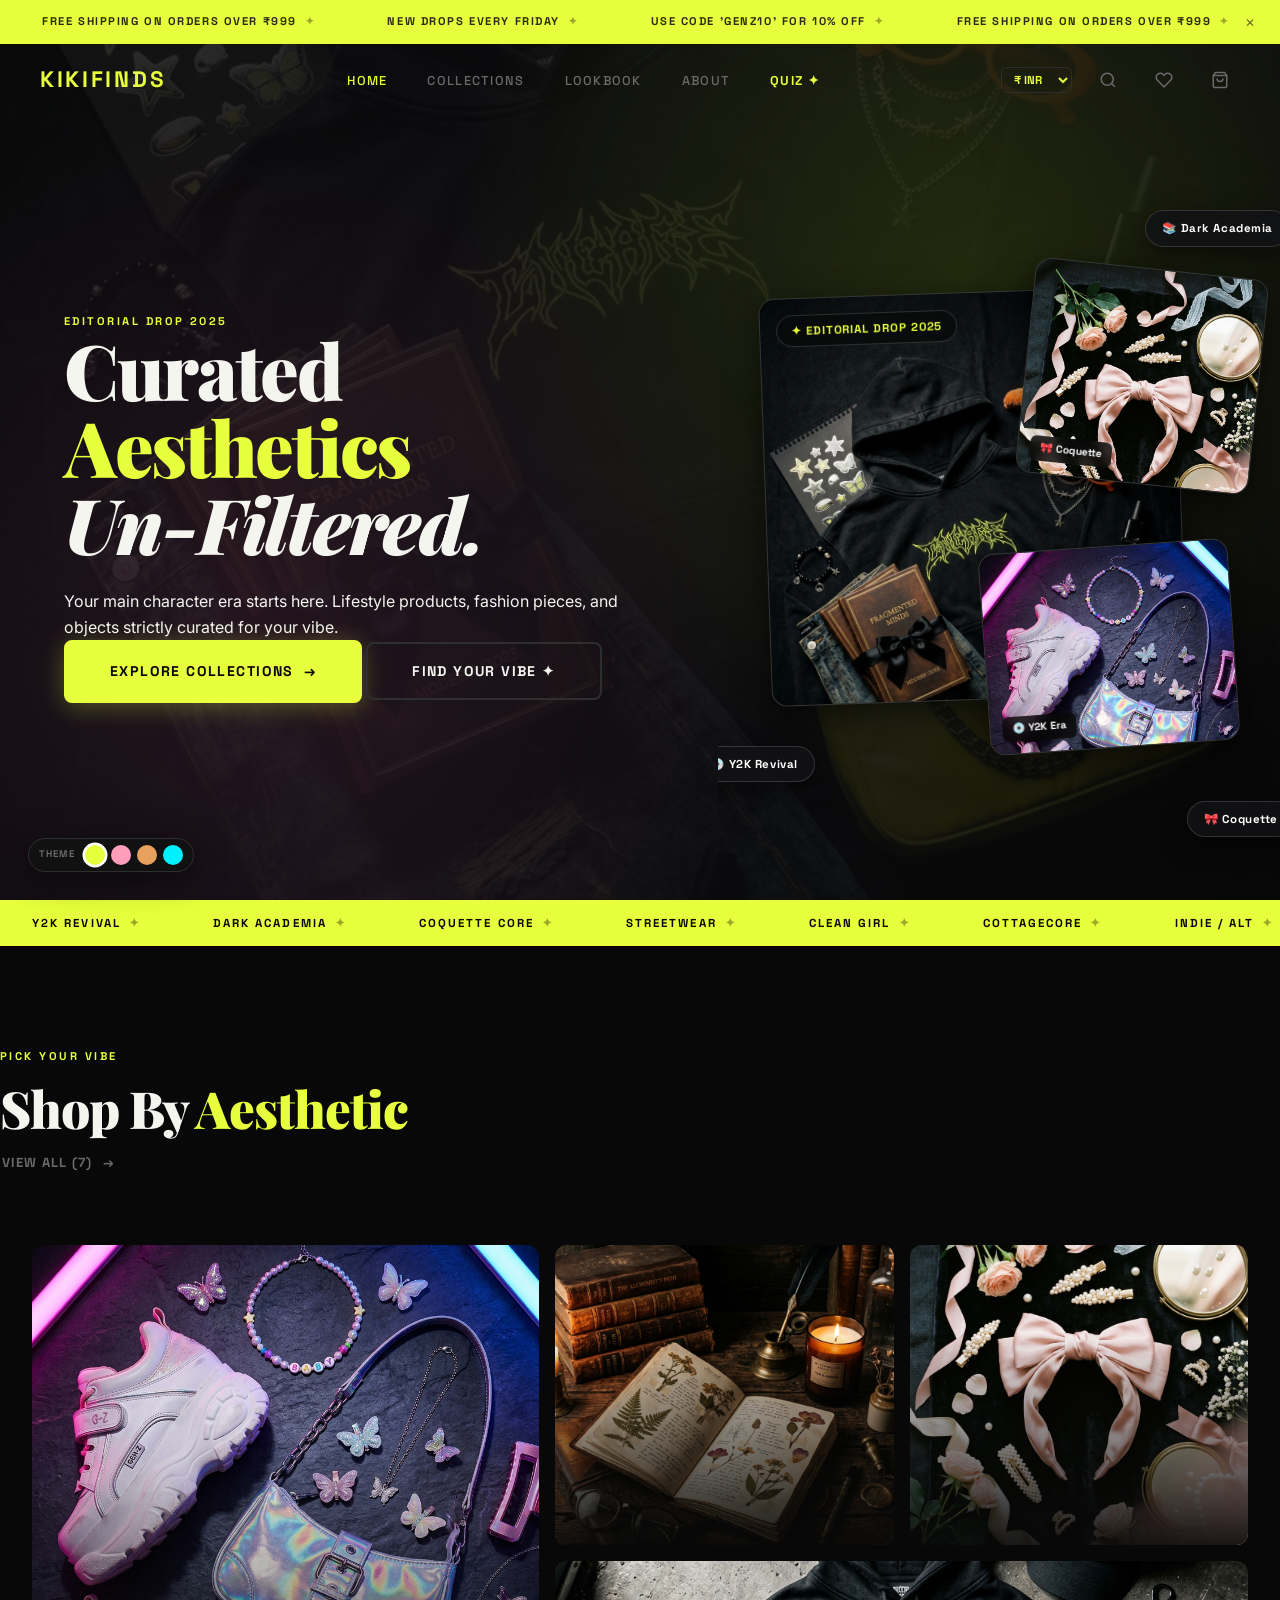
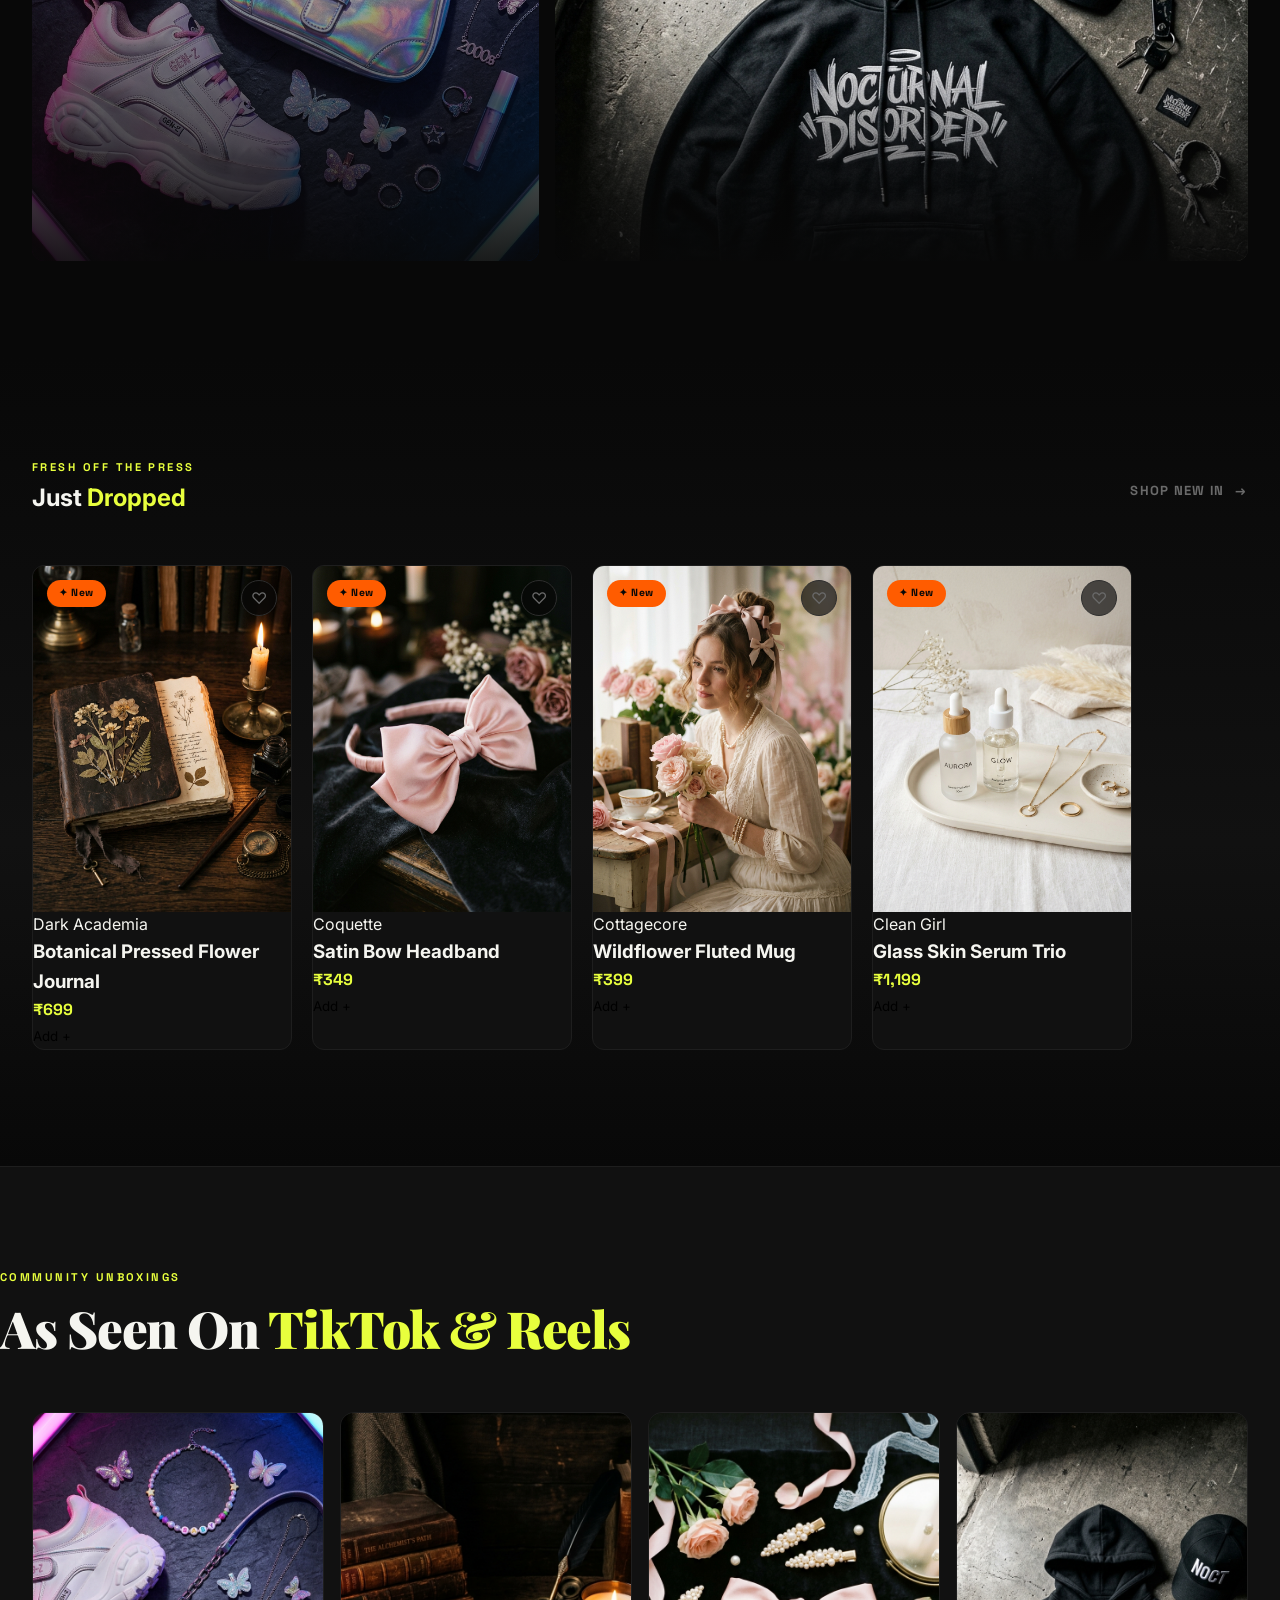
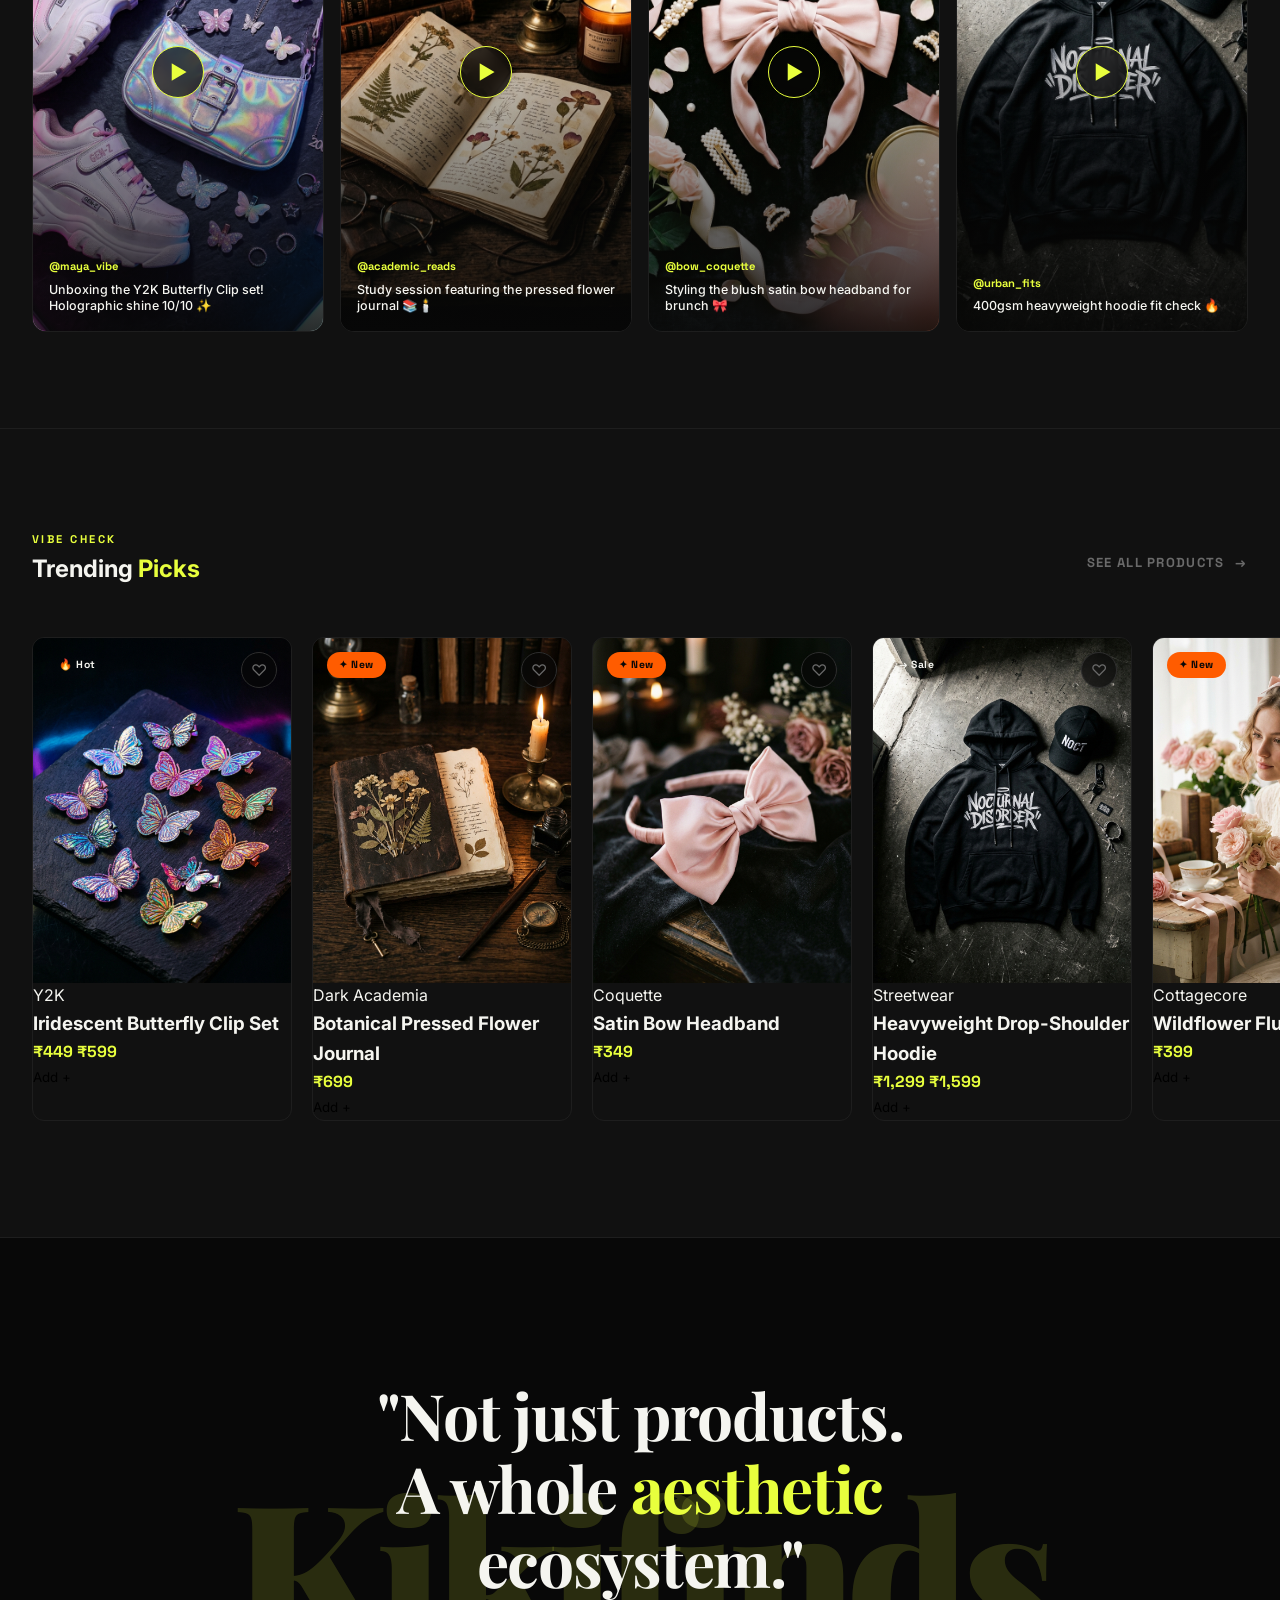
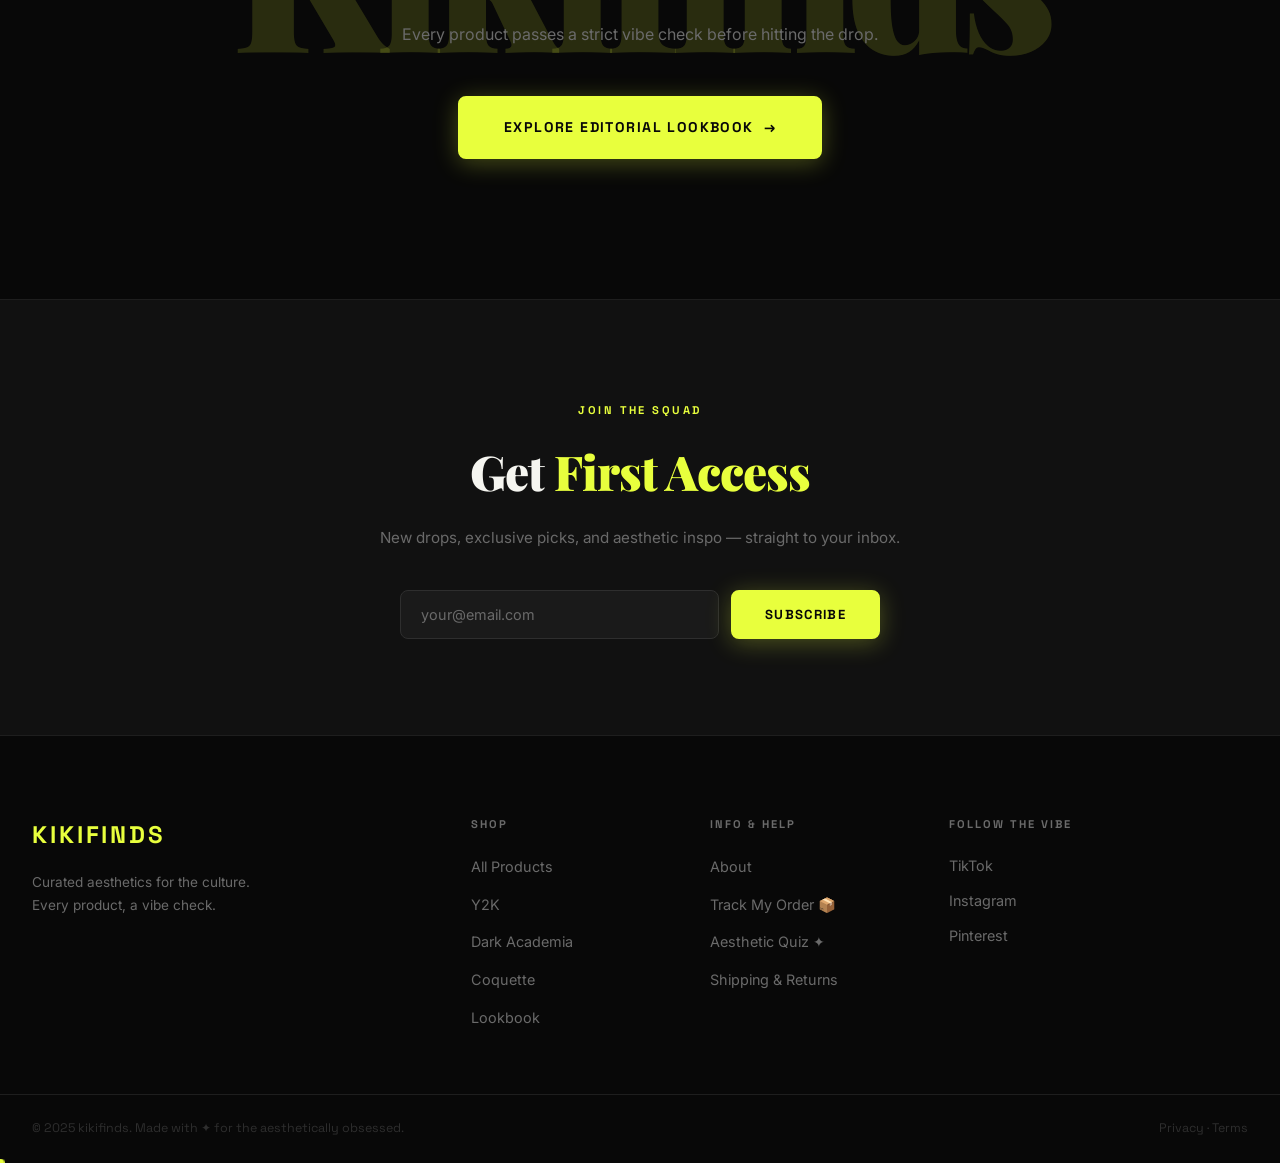
==== commit c7003ad8: "feat: replace solid black background with aesthetic background images & multi-image visual collage" ====
--- a/index.html
+++ b/index.html
@@ -91,8 +91,19 @@
         </div>
       </div>
       <div class="hero-visual reveal reveal-d2">
-        <div class="hero-img-frame">
-          <img src="assets/images/hero.jpg" alt="kikifinds Aesthetic Editorial">
+        <div class="hero-collage">
+          <div class="collage-card card-main">
+            <img src="assets/images/hero.jpg" alt="kikifinds Main Editorial">
+            <div class="collage-badge">✦ Editorial Drop 2025</div>
+          </div>
+          <div class="collage-card card-top">
+            <img src="assets/images/cat-coquette.jpg" alt="Coquette Aesthetic">
+            <span class="mini-tag">🎀 Coquette</span>
+          </div>
+          <div class="collage-card card-bottom">
+            <img src="assets/images/cat-y2k.jpg" alt="Y2K Aesthetic">
+            <span class="mini-tag">💿 Y2K Era</span>
+          </div>
         </div>
         <div class="floating-tag tag-y2k">💿 Y2K Revival</div>
         <div class="floating-tag tag-da">📚 Dark Academia</div>
--- a/css/main.css
+++ b/css/main.css
@@ -184,8 +184,9 @@
 /* ══════════════════════════════════════════════════════════ */
 .hero {
   min-height: 100vh;
-  display: grid;
-  grid-template-columns: 1fr 1fr;
+  display: flex;
+  flex-direction: column;
+  justify-content: center;
   position: relative;
   overflow: hidden;
   padding-top: 72px;
--- a/css/enhancements.css
+++ b/css/enhancements.css
@@ -5,6 +5,43 @@
    Sticky Bar · Lightbox · New-In · Wishlist · About
    Theme Switcher · Quick View · Checkout · Confetti · Dock · Quiz · Videos
    ============================================================ */
+
+/* ══════════════════════════════════════════════════════════ */
+/*  STRICT MODAL & OVERLAY DISPLAY CONTROL (CLOSED BY DEFAULT) */
+/* ══════════════════════════════════════════════════════════ */
+.cart-overlay,
+.menu-overlay,
+.cart-drawer,
+.mobile-menu,
+.search-overlay,
+.quickview-modal,
+.checkout-modal,
+.success-modal,
+.track-modal,
+.quiz-modal,
+.lightbox {
+  display: none !important;
+}
+
+.cart-overlay.open,
+.menu-overlay.open {
+  display: block !important;
+}
+
+.cart-drawer.open,
+.mobile-menu.open {
+  display: flex !important;
+}
+
+.search-overlay.open,
+.quickview-modal.open,
+.checkout-modal.open,
+.success-modal.open,
+.track-modal.open,
+.quiz-modal.open,
+.lightbox.open {
+  display: flex !important;
+}
 
 /* ══════════════════════════════════════════════════════════ */
 /*  ANNOUNCEMENT BAR                                          */
@@ -62,8 +99,242 @@
 .navbar { top: 44px; }
 body.no-announcement .navbar { top: 0; }
 
-.hero { padding-top: calc(72px + 44px); }
+.hero {
+  padding-top: calc(72px + 44px);
+  background: 
+    radial-gradient(circle at 75% 30%, rgba(200, 255, 0, 0.12) 0%, transparent 45%),
+    radial-gradient(circle at 20% 70%, rgba(255, 105, 180, 0.10) 0%, transparent 45%),
+    linear-gradient(135deg, rgba(8,8,8,0.85) 0%, rgba(12,12,16,0.92) 50%, rgba(8,8,8,0.88) 100%),
+    url('../assets/images/hero.jpg') center/cover no-repeat;
+  background-attachment: fixed;
+}
 body.no-announcement .hero { padding-top: 72px; }
+
+/* ── Hero inner two-column layout ─────────────────────────── */
+.hero-inner {
+  display: grid;
+  grid-template-columns: 1.1fr 0.9fr;
+  min-height: calc(100vh - 116px);
+  max-width: 1400px;
+  margin: 0 auto;
+  width: 100%;
+  align-items: center;
+  gap: 32px;
+  position: relative;
+  z-index: 2;
+}
+.hero-content {
+  display: flex;
+  flex-direction: column;
+  justify-content: center;
+  padding: 60px 32px 60px 64px;
+  position: relative;
+  z-index: 2;
+}
+.hero-visual {
+  position: relative;
+  z-index: 2;
+  height: 100%;
+  min-height: 520px;
+  display: flex;
+  align-items: center;
+  justify-content: center;
+  padding: 20px;
+}
+
+/* ── Hero Multi-Image Collage Grid ────────────────────────── */
+.hero-collage {
+  position: relative;
+  width: 100%;
+  max-width: 520px;
+  height: 480px;
+}
+.collage-card {
+  position: absolute;
+  border-radius: 16px;
+  overflow: hidden;
+  box-shadow: 0 12px 35px rgba(0,0,0,0.6);
+  border: 1px solid rgba(255,255,255,0.12);
+  transition: transform 0.5s cubic-bezier(0.16, 1, 0.3, 1), box-shadow 0.5s ease;
+  background: var(--clr-surface-2);
+}
+.collage-card img {
+  width: 100%;
+  height: 100%;
+  object-fit: cover;
+  display: block;
+}
+
+.card-main {
+  width: 80%;
+  height: 85%;
+  top: 5%;
+  left: 5%;
+  z-index: 2;
+  transform: rotate(-2deg);
+}
+.card-main:hover {
+  transform: rotate(0deg) scale(1.02);
+  z-index: 4;
+  box-shadow: 0 20px 45px rgba(0,0,0,0.8), 0 0 25px rgba(200, 255, 0, 0.2);
+}
+.card-main .collage-badge {
+  position: absolute;
+  top: 16px;
+  left: 16px;
+  background: rgba(8,8,8,0.75);
+  backdrop-filter: blur(8px);
+  border: 1px solid rgba(255,255,255,0.15);
+  color: var(--clr-accent-1);
+  padding: 6px 14px;
+  border-radius: 100px;
+  font-family: 'Space Grotesk', sans-serif;
+  font-size: 0.72rem;
+  font-weight: 700;
+  letter-spacing: 0.08em;
+  text-transform: uppercase;
+}
+
+.card-top {
+  width: 45%;
+  height: 45%;
+  top: 0%;
+  right: 0%;
+  z-index: 3;
+  transform: rotate(6deg);
+}
+.card-top:hover {
+  transform: rotate(2deg) scale(1.05);
+  z-index: 5;
+  box-shadow: 0 20px 40px rgba(0,0,0,0.8), 0 0 20px rgba(255, 105, 180, 0.3);
+}
+
+.card-bottom {
+  width: 48%;
+  height: 42%;
+  bottom: 0%;
+  right: 5%;
+  z-index: 3;
+  transform: rotate(-4deg);
+}
+.card-bottom:hover {
+  transform: rotate(0deg) scale(1.05);
+  z-index: 5;
+  box-shadow: 0 20px 40px rgba(0,0,0,0.8), 0 0 20px rgba(0, 220, 255, 0.3);
+}
+
+.mini-tag {
+  position: absolute;
+  bottom: 12px;
+  left: 12px;
+  background: rgba(8,8,8,0.8);
+  backdrop-filter: blur(6px);
+  color: #fff;
+  padding: 4px 10px;
+  border-radius: 6px;
+  font-family: 'Space Grotesk', sans-serif;
+  font-size: 0.65rem;
+  font-weight: 700;
+}
+
+/* Floating aesthetic tags on hero */
+.floating-tag {
+  position: absolute;
+  background: rgba(18, 18, 22, 0.85);
+  backdrop-filter: blur(10px);
+  border: 1px solid rgba(255, 255, 255, 0.15);
+  border-radius: 100px;
+  padding: 8px 16px;
+  font-family: 'Space Grotesk', sans-serif;
+  font-size: 0.72rem;
+  font-weight: 700;
+  letter-spacing: 0.05em;
+  color: #fff;
+  display: flex;
+  align-items: center;
+  gap: 6px;
+  white-space: nowrap;
+  box-shadow: 0 8px 25px rgba(0,0,0,0.5);
+  animation: floatY 3.5s ease-in-out infinite;
+  z-index: 6;
+}
+.tag-y2k   { bottom: 15%; left: -25px; animation-delay: 0s; }
+.tag-da    { top: 12%; right: -10px; animation-delay: -1.8s; }
+.tag-coquette { bottom: 8%; right: -15px; animation-delay: -3.2s; }
+
+/* ── Section Background Enhancements (Replacing plain black) ─ */
+.new-in-section {
+  position: relative;
+  background: 
+    linear-gradient(180deg, rgba(8,8,8,0.92) 0%, rgba(15,15,20,0.85) 50%, rgba(8,8,8,0.95) 100%),
+    url('../assets/images/cat-streetwear.jpg') center/cover no-repeat;
+}
+
+.video-section {
+  position: relative;
+  background: 
+    linear-gradient(180deg, rgba(8,8,8,0.90) 0%, rgba(12,12,16,0.85) 50%, rgba(8,8,8,0.92) 100%),
+    url('../assets/images/cat-y2k.jpg') center/cover no-repeat;
+}
+
+.page-hero {
+  background: 
+    linear-gradient(180deg, rgba(8,8,8,0.75) 0%, rgba(8,8,8,0.95) 100%),
+    url('../assets/images/cat-dark-academia.jpg') center/cover no-repeat !important;
+}
+.col-grid {
+  display: grid;
+  grid-template-columns: 1.5fr 1fr 1fr;
+  grid-template-rows: 300px 300px;
+  gap: 16px;
+  max-width: 1280px;
+  margin: 40px auto 0;
+  padding: 0 32px;
+}
+.col-large {
+  grid-row: span 2;
+  aspect-ratio: auto !important;
+}
+.col-wide {
+  grid-column: span 2;
+  aspect-ratio: auto !important;
+}
+.col-card {
+  aspect-ratio: auto;
+}
+.col-card img {
+  width: 100%;
+  height: 100%;
+  object-fit: cover;
+  object-position: center;
+  display: block;
+}
+
+@media (max-width: 900px) {
+  .hero-inner {
+    grid-template-columns: 1fr;
+    min-height: auto;
+  }
+  .hero-content { padding: 60px 32px 40px; }
+  .hero-img-frame, .hero-visual { min-height: 360px; }
+  .hero-img-frame { border-radius: 0; }
+  .col-grid {
+    grid-template-columns: 1fr 1fr;
+    grid-template-rows: 220px 220px 220px;
+  }
+  .col-large { grid-row: span 1; }
+  .col-wide  { grid-column: span 2; }
+}
+
+@media (max-width: 600px) {
+  .col-grid {
+    grid-template-columns: 1fr;
+    grid-template-rows: auto;
+    padding: 0 16px;
+  }
+  .col-card { min-height: 240px; }
+  .col-large, .col-wide { grid-row: span 1; grid-column: span 1; }
+}
 
 .lookbook-hero { padding-top: 44px; }
 body.no-announcement .lookbook-hero { padding-top: 0; }
@@ -225,11 +496,588 @@
 .currency-select option { background: var(--clr-surface-2); color: var(--clr-text); }
 
 /* ══════════════════════════════════════════════════════════ */
+/*  MOBILE MENU                                               */
+/* ══════════════════════════════════════════════════════════ */
+.menu-overlay {
+  position: fixed; inset: 0;
+  background: rgba(0,0,0,0.72);
+  z-index: 1000;
+  opacity: 0; pointer-events: none;
+  backdrop-filter: blur(4px);
+  transition: opacity 0.35s ease;
+}
+.menu-overlay.open { opacity: 1; pointer-events: all; }
+
+.mobile-menu {
+  position: fixed;
+  top: 0; right: 0; bottom: 0;
+  width: 290px;
+  background: var(--clr-surface);
+  border-left: 1px solid var(--clr-border);
+  z-index: 1001;
+  transform: translateX(100%);
+  transition: transform 0.42s cubic-bezier(0.16,1,0.3,1);
+  flex-direction: column;
+  padding: 0;
+}
+.mobile-menu.open { transform: translateX(0); }
+
+.mobile-menu-header {
+  display: flex; align-items: center; justify-content: space-between;
+  padding: 24px 24px 20px;
+  border-bottom: 1px solid var(--clr-border);
+}
+.mobile-menu-logo {
+  font-family: 'Space Grotesk', sans-serif;
+  font-size: 1.1rem; font-weight: 700; letter-spacing: 0.12em;
+  color: var(--clr-accent-1);
+}
+.mobile-menu-close {
+  width: 36px; height: 36px; border-radius: 50%;
+  border: 1px solid var(--clr-border-bright);
+  display: flex; align-items: center; justify-content: center;
+  font-size: 1rem; color: var(--clr-text-muted);
+  transition: all 0.25s; background: transparent;
+}
+.mobile-menu-close:hover { border-color: var(--clr-accent-1); color: var(--clr-accent-1); }
+
+.mobile-nav-links { display: flex; flex-direction: column; padding: 16px; flex: 1; }
+.mobile-nav-link {
+  font-family: 'Space Grotesk', sans-serif;
+  font-size: 0.82rem; font-weight: 600;
+  letter-spacing: 0.1em; text-transform: uppercase;
+  color: var(--clr-text-muted);
+  padding: 14px 16px; border-radius: 8px;
+  transition: all 0.25s; display: block;
+}
+.mobile-nav-link:hover { background: var(--clr-surface-2); color: var(--clr-accent-1); }
+.mobile-nav-link.active { color: var(--clr-accent-1); }
+
+.mobile-menu-footer {
+  padding: 20px 24px 28px;
+  border-top: 1px solid var(--clr-border);
+}
+.mobile-footer-label {
+  font-family: 'Space Grotesk', sans-serif;
+  font-size: 0.62rem; letter-spacing: 0.15em;
+  text-transform: uppercase; color: var(--clr-text-muted);
+  margin-bottom: 12px; display: block;
+}
+.mobile-socials { display: flex; gap: 8px; }
+.mobile-social {
+  padding: 8px 14px; border: 1px solid var(--clr-border-bright);
+  border-radius: 6px; font-family: 'Space Grotesk', sans-serif;
+  font-size: 0.68rem; font-weight: 600; color: var(--clr-text-muted);
+  transition: all 0.25s;
+}
+.mobile-social:hover { border-color: var(--clr-accent-1); color: var(--clr-accent-1); }
+
+/* ══════════════════════════════════════════════════════════ */
+/*  CART DRAWER                                               */
+/* ══════════════════════════════════════════════════════════ */
+.cart-overlay {
+  position: fixed; inset: 0;
+  background: rgba(0,0,0,0.65);
+  z-index: 2000;
+  opacity: 0; pointer-events: none;
+  backdrop-filter: blur(4px);
+  transition: opacity 0.35s ease;
+}
+.cart-overlay.open { opacity: 1; pointer-events: all; }
+
+.cart-drawer {
+  position: fixed;
+  top: 0; right: 0; bottom: 0;
+  width: 400px; max-width: 94vw;
+  background: var(--clr-surface);
+  border-left: 1px solid var(--clr-border);
+  z-index: 2001;
+  transform: translateX(100%);
+  transition: transform 0.42s cubic-bezier(0.16,1,0.3,1);
+  flex-direction: column;
+}
+.cart-drawer.open { transform: translateX(0); }
+
+.cart-drawer-header {
+  padding: 22px 24px;
+  border-bottom: 1px solid var(--clr-border);
+  display: flex; align-items: center; justify-content: space-between;
+}
+.cart-drawer-title {
+  font-family: 'Space Grotesk', sans-serif;
+  font-size: 0.72rem; font-weight: 700;
+  letter-spacing: 0.2em; text-transform: uppercase;
+  color: var(--clr-text-muted);
+}
+.cart-drawer-count {
+  background: var(--clr-accent-1); color: var(--clr-text-invert);
+  font-family: 'Space Grotesk', sans-serif;
+  font-size: 0.65rem; font-weight: 700;
+  padding: 2px 8px; border-radius: 100px;
+  margin-left: 8px;
+}
+.cart-drawer-close {
+  width: 36px; height: 36px; border-radius: 50%;
+  border: 1px solid var(--clr-border-bright);
+  display: flex; align-items: center; justify-content: center;
+  font-size: 1rem; color: var(--clr-text-muted);
+  transition: all 0.25s; background: transparent;
+}
+.cart-drawer-close:hover { border-color: var(--clr-accent-1); color: var(--clr-accent-1); }
+
+.cart-drawer-body {
+  flex: 1; overflow-y: auto; padding: 8px 0;
+  scrollbar-width: thin; scrollbar-color: var(--clr-surface-3) transparent;
+}
+.cart-empty-state {
+  display: flex; flex-direction: column; align-items: center;
+  justify-content: center; height: 100%;
+  gap: 12px; color: var(--clr-text-muted); text-align: center; padding: 60px 32px;
+}
+.cart-empty-state .icon { font-size: 3rem; opacity: 0.3; }
+.cart-empty-state p { font-size: 0.88rem; line-height: 1.6; }
+
+.cart-item {
+  display: grid;
+  grid-template-columns: 72px 1fr auto;
+  gap: 14px; align-items: center;
+  padding: 16px 20px;
+  border-bottom: 1px solid var(--clr-border);
+  transition: background 0.2s;
+}
+.cart-item:hover { background: var(--clr-surface-2); }
+.cart-item-img {
+  width: 72px; height: 86px; border-radius: 8px;
+  overflow: hidden; background: var(--clr-surface-3); flex-shrink: 0;
+}
+.cart-item-img img { object-fit: cover; }
+.cart-item-cat {
+  font-family: 'Space Grotesk', sans-serif;
+  font-size: 0.58rem; font-weight: 600;
+  letter-spacing: 0.16em; text-transform: uppercase;
+  color: var(--clr-accent-2); margin-bottom: 4px;
+}
+.cart-item-name {
+  font-size: 0.84rem; font-weight: 600; line-height: 1.3;
+  margin-bottom: 6px;
+}
+.cart-item-price {
+  font-family: 'Space Grotesk', sans-serif;
+  font-size: 0.88rem; font-weight: 700;
+  color: var(--clr-accent-1);
+}
+.cart-item-actions { display: flex; flex-direction: column; align-items: flex-end; gap: 8px; }
+.cart-qty {
+  display: flex; align-items: center;
+  border: 1px solid var(--clr-border-bright); border-radius: 6px; overflow: hidden;
+}
+.cart-qty-btn {
+  width: 28px; height: 28px;
+  display: flex; align-items: center; justify-content: center;
+  font-size: 0.9rem; color: var(--clr-text-muted);
+  transition: all 0.2s; background: transparent;
+}
+.cart-qty-btn:hover { background: var(--clr-surface-3); color: var(--clr-text); }
+.cart-qty-num {
+  min-width: 28px; text-align: center;
+  font-family: 'Space Grotesk', sans-serif; font-size: 0.8rem; font-weight: 700;
+  color: var(--clr-text);
+  border-left: 1px solid var(--clr-border); border-right: 1px solid var(--clr-border);
+  padding: 0 4px;
+}
+.cart-remove {
+  font-size: 0.68rem; color: var(--clr-text-muted);
+  text-decoration: underline; transition: color 0.2s;
+  background: transparent; border: none; cursor: pointer;
+}
+.cart-remove:hover { color: #ff4444; }
+
+.cart-drawer-footer {
+  padding: 18px 20px;
+  border-top: 1px solid var(--clr-border); background: var(--clr-surface);
+}
+.cart-subtotal {
+  display: flex; justify-content: space-between; align-items: baseline;
+  margin-bottom: 4px;
+}
+.cart-subtotal-label {
+  font-family: 'Space Grotesk', sans-serif;
+  font-size: 0.68rem; font-weight: 600;
+  letter-spacing: 0.12em; text-transform: uppercase; color: var(--clr-text-muted);
+}
+.cart-total-amount {
+  font-family: 'Space Grotesk', sans-serif;
+  font-size: 1.25rem; font-weight: 700; color: var(--clr-accent-1);
+}
+.cart-note {
+  font-size: 0.72rem; color: var(--clr-text-muted); margin-bottom: 16px;
+}
+.cart-checkout { width: 100%; justify-content: center; }
+
+/* ══════════════════════════════════════════════════════════ */
+/*  SEARCH OVERLAY                                            */
+/* ══════════════════════════════════════════════════════════ */
+.search-overlay {
+  position: fixed; inset: 0;
+  background: rgba(8,8,8,0.97);
+  z-index: 5000;
+  flex-direction: column; align-items: center;
+  padding: 120px 40px 40px;
+  opacity: 0; pointer-events: none;
+  transition: opacity 0.32s ease;
+  overflow-y: auto;
+}
+.search-overlay.open { opacity: 1; pointer-events: all; }
+
+.search-close {
+  position: absolute; top: 24px; right: 32px;
+  width: 44px; height: 44px; border-radius: 50%;
+  border: 1px solid var(--clr-border-bright);
+  display: flex; align-items: center; justify-content: center;
+  font-size: 1.1rem; color: var(--clr-text-muted); background: transparent;
+  transition: all 0.25s;
+}
+.search-close:hover { border-color: var(--clr-accent-1); color: var(--clr-accent-1); }
+
+.search-input-wrap {
+  width: 100%; max-width: 700px; position: relative; margin-bottom: 12px;
+}
+.search-input {
+  width: 100%; background: transparent;
+  border: none; border-bottom: 2px solid var(--clr-border-bright);
+  padding: 16px 52px 16px 0;
+  font-family: 'Playfair Display', serif;
+  font-size: clamp(1.6rem, 4vw, 2.4rem);
+  font-weight: 400; color: var(--clr-text); outline: none;
+  transition: border-color 0.3s;
+}
+.search-input::placeholder { color: var(--clr-text-faint); }
+.search-input:focus { border-bottom-color: var(--clr-accent-1); }
+.search-icon {
+  position: absolute; right: 4px; top: 50%; transform: translateY(-50%);
+  color: var(--clr-accent-1);
+}
+.search-hint {
+  width: 100%; max-width: 700px;
+  font-family: 'Space Grotesk', sans-serif; font-size: 0.68rem;
+  letter-spacing: 0.15em; text-transform: uppercase;
+  color: var(--clr-text-muted); margin-bottom: 24px;
+}
+.search-results { width: 100%; max-width: 700px; }
+.search-result {
+  display: flex; align-items: center; gap: 16px;
+  padding: 12px 16px; border-radius: 10px;
+  transition: background 0.2s; text-decoration: none;
+}
+.search-result:hover { background: var(--clr-surface); }
+.search-result-img {
+  width: 52px; height: 64px; border-radius: 6px;
+  overflow: hidden; background: var(--clr-surface-2); flex-shrink: 0;
+}
+.search-result-img img { object-fit: cover; }
+.search-result-cat {
+  font-family: 'Space Grotesk', sans-serif; font-size: 0.58rem;
+  font-weight: 600; letter-spacing: 0.16em; text-transform: uppercase;
+  color: var(--clr-accent-2); margin-bottom: 3px;
+}
+.search-result-name { font-size: 0.9rem; font-weight: 600; margin-bottom: 4px; }
+.search-result-price {
+  font-family: 'Space Grotesk', sans-serif; font-size: 0.82rem;
+  font-weight: 700; color: var(--clr-accent-1);
+}
+.search-no-results {
+  text-align: center; padding: 40px 20px; color: var(--clr-text-muted);
+  font-size: 0.9rem;
+}
+
+/* ══════════════════════════════════════════════════════════ */
+/*  SORT DROPDOWN                                             */
+/* ══════════════════════════════════════════════════════════ */
+.sort-wrap { margin-left: auto; flex-shrink: 0; }
+.sort-select {
+  background: var(--clr-surface-2);
+  border: 1px solid var(--clr-border-bright); border-radius: 8px;
+  padding: 9px 36px 9px 14px;
+  font-family: 'Space Grotesk', sans-serif; font-size: 0.72rem;
+  font-weight: 600; letter-spacing: 0.06em; color: var(--clr-text-muted);
+  outline: none; cursor: pointer; transition: border-color 0.25s, color 0.25s;
+  appearance: none; -webkit-appearance: none;
+  background-image: url("data:image/svg+xml,%3Csvg xmlns='http://www.w3.org/2000/svg' width='12' height='8'%3E%3Cpath d='M1 1l5 5 5-5' stroke='%236a6a6a' stroke-width='1.5' fill='none' stroke-linecap='round'/%3E%3C/svg%3E");
+  background-repeat: no-repeat; background-position: right 12px center;
+}
+.sort-select:hover, .sort-select:focus { border-color: var(--clr-accent-1); color: var(--clr-text); }
+.sort-select option { background: var(--clr-surface-2); color: var(--clr-text); }
+
+/* ══════════════════════════════════════════════════════════ */
+/*  SIZE / VARIANT SELECTOR                                   */
+/* ══════════════════════════════════════════════════════════ */
+.variant-section { margin-bottom: 24px; }
+.variant-heading {
+  font-family: 'Space Grotesk', sans-serif; font-size: 0.68rem;
+  font-weight: 700; letter-spacing: 0.18em; text-transform: uppercase;
+  color: var(--clr-text-muted); margin-bottom: 10px;
+  display: flex; align-items: center; gap: 8px;
+}
+.variant-selected-val { color: var(--clr-text); letter-spacing: 0; text-transform: none; font-weight: 600; }
+.size-grid { display: flex; gap: 8px; flex-wrap: wrap; }
+.size-btn {
+  min-width: 48px; height: 44px; padding: 0 14px;
+  border-radius: 8px; border: 1px solid var(--clr-border-bright);
+  font-family: 'Space Grotesk', sans-serif; font-size: 0.78rem; font-weight: 600;
+  color: var(--clr-text-muted); background: transparent; transition: all 0.22s;
+}
+.size-btn:hover { border-color: var(--clr-text); color: var(--clr-text); }
+.size-btn.active { background: var(--clr-accent-1); border-color: var(--clr-accent-1); color: var(--clr-text-invert); }
+
+/* Qty selector */
+.qty-row { display: flex; align-items: center; gap: 16px; margin-bottom: 24px; }
+.qty-label {
+  font-family: 'Space Grotesk', sans-serif; font-size: 0.68rem;
+  font-weight: 700; letter-spacing: 0.18em; text-transform: uppercase; color: var(--clr-text-muted);
+}
+.qty-control {
+  display: flex; align-items: center;
+  border: 1px solid var(--clr-border-bright); border-radius: 8px; overflow: hidden;
+}
+.qty-btn {
+  width: 40px; height: 40px; display: flex; align-items: center; justify-content: center;
+  font-size: 1rem; color: var(--clr-text-muted); background: transparent;
+  transition: background 0.2s, color 0.2s;
+}
+.qty-btn:hover { background: var(--clr-surface-2); color: var(--clr-text); }
+.qty-val {
+  min-width: 48px; text-align: center;
+  font-family: 'Space Grotesk', sans-serif; font-size: 0.9rem; font-weight: 700; color: var(--clr-text);
+  border-left: 1px solid var(--clr-border); border-right: 1px solid var(--clr-border);
+}
+
+/* ══════════════════════════════════════════════════════════ */
+/*  STICKY ADD TO CART BAR                                    */
+/* ══════════════════════════════════════════════════════════ */
+.sticky-cart-bar {
+  position: fixed; bottom: 0; left: 0; right: 0;
+  background: rgba(8,8,8,0.92);
+  backdrop-filter: blur(20px); -webkit-backdrop-filter: blur(20px);
+  border-top: 1px solid var(--clr-border-bright);
+  z-index: 80; padding: 14px 32px;
+  transform: translateY(100%); transition: transform 0.4s cubic-bezier(0.16,1,0.3,1);
+}
+.sticky-cart-bar.visible { transform: translateY(0); }
+.sticky-cart-inner {
+  max-width: 1280px; margin: 0 auto;
+  display: flex; align-items: center; gap: 24px;
+}
+.sticky-product-info {
+  display: flex; align-items: center; gap: 14px; flex: 1; min-width: 0;
+}
+.sticky-product-img {
+  width: 44px; height: 52px; border-radius: 6px;
+  overflow: hidden; background: var(--clr-surface-2); flex-shrink: 0;
+}
+.sticky-product-img img { object-fit: cover; }
+.sticky-product-name {
+  font-size: 0.88rem; font-weight: 600;
+  white-space: nowrap; overflow: hidden; text-overflow: ellipsis;
+}
+.sticky-product-price {
+  font-family: 'Space Grotesk', sans-serif; font-size: 0.92rem;
+  font-weight: 700; color: var(--clr-accent-1); white-space: nowrap;
+}
+
+/* ══════════════════════════════════════════════════════════ */
+/*  LIGHTBOX                                                  */
+/* ══════════════════════════════════════════════════════════ */
+.lightbox {
+  position: fixed; inset: 0;
+  background: rgba(0,0,0,0.96);
+  z-index: 10000;
+  align-items: center; justify-content: center;
+  opacity: 0; pointer-events: none;
+  transition: opacity 0.3s ease; padding: 40px;
+}
+.lightbox.open { opacity: 1; pointer-events: all; }
+.lightbox-img {
+  max-width: 88vw; max-height: 88vh;
+  object-fit: contain; border-radius: 8px;
+  transform: scale(0.94); transition: transform 0.35s cubic-bezier(0.16,1,0.3,1);
+}
+.lightbox.open .lightbox-img { transform: scale(1); }
+.lightbox-close {
+  position: absolute; top: 22px; right: 22px;
+  width: 44px; height: 44px; border-radius: 50%;
+  border: 1px solid rgba(255,255,255,0.2);
+  color: rgba(255,255,255,0.65);
+  display: flex; align-items: center; justify-content: center;
+  font-size: 1.1rem; background: transparent; transition: all 0.25s;
+}
+.lightbox-close:hover { border-color: var(--clr-accent-1); color: var(--clr-accent-1); }
+
+/* ══════════════════════════════════════════════════════════ */
+/*  REVIEWS SECTION                                           */
+/* ══════════════════════════════════════════════════════════ */
+.reviews-section {
+  max-width: 1280px; margin: 0 auto;
+  padding: 64px 32px 96px;
+  border-top: 1px solid var(--clr-border);
+}
+.reviews-top {
+  display: flex; align-items: baseline; gap: 20px; margin-bottom: 40px;
+}
+.reviews-top h2 {
+  font-family: 'Playfair Display', serif;
+  font-size: 1.8rem; font-weight: 700;
+}
+.reviews-rating-badge {
+  font-family: 'Space Grotesk', sans-serif; font-size: 0.78rem; font-weight: 600;
+  color: var(--clr-accent-1); letter-spacing: 0.08em;
+}
+.reviews-grid {
+  display: grid; grid-template-columns: repeat(3, 1fr); gap: 16px;
+}
+.review-card {
+  background: var(--clr-surface); border: 1px solid var(--clr-border);
+  border-radius: 12px; padding: 22px; transition: border-color 0.25s;
+}
+.review-card:hover { border-color: var(--clr-border-bright); }
+.review-stars { color: var(--clr-accent-1); font-size: 0.85rem; letter-spacing: 1px; margin-bottom: 10px; }
+.review-text {
+  font-size: 0.86rem; line-height: 1.68; color: var(--clr-text-muted); margin-bottom: 16px;
+}
+.review-meta { display: flex; align-items: center; gap: 10px; }
+.review-avatar {
+  width: 30px; height: 30px; border-radius: 50%;
+  background: var(--clr-surface-3); flex-shrink: 0;
+  display: flex; align-items: center; justify-content: center;
+  font-family: 'Space Grotesk', sans-serif; font-size: 0.7rem; font-weight: 700;
+  color: var(--clr-accent-1);
+}
+.review-name { font-family: 'Space Grotesk', sans-serif; font-size: 0.76rem; font-weight: 600; }
+.review-date { font-size: 0.7rem; color: var(--clr-text-muted); margin-left: auto; }
+
+/* ══════════════════════════════════════════════════════════ */
+/*  NEW IN SECTION (Homepage)                                 */
+/* ══════════════════════════════════════════════════════════ */
+.new-in-section {
+  padding: 96px 0;
+  background: linear-gradient(180deg, var(--clr-bg) 0%, var(--clr-surface) 60%, var(--clr-bg) 100%);
+}
+.new-in-header {
+  display: flex; align-items: flex-end; justify-content: space-between;
+  max-width: 1280px; margin: 0 auto 48px; padding: 0 32px;
+}
+
+/* ══════════════════════════════════════════════════════════ */
+/*  WISHLIST PAGE                                             */
+/* ══════════════════════════════════════════════════════════ */
+.wishlist-wrap {
+  max-width: 1280px; margin: 0 auto; padding: 0 32px 96px;
+}
+.wishlist-grid {
+  display: grid; grid-template-columns: repeat(4, 1fr); gap: 20px;
+}
+.wishlist-empty-state {
+  max-width: 480px; margin: 0 auto; text-align: center; padding: 80px 32px;
+}
+.wishlist-empty-icon { font-size: 4rem; opacity: 0.3; margin-bottom: 24px; }
+.wishlist-empty-state h2 {
+  font-family: 'Playfair Display', serif; font-size: 2rem; font-weight: 700; margin-bottom: 16px;
+}
+.wishlist-empty-state p { color: var(--clr-text-muted); margin-bottom: 32px; font-size: 0.95rem; }
+
+/* ══════════════════════════════════════════════════════════ */
+/*  ABOUT PAGE                                                */
+/* ══════════════════════════════════════════════════════════ */
+.about-hero {
+  min-height: 80vh; display: flex; align-items: center;
+  padding: calc(72px + 44px + 60px) 80px 80px; position: relative; overflow: hidden;
+}
+body.no-announcement .about-hero {
+  padding-top: calc(72px + 40px);
+}
+.about-bg-blob-1 {
+  position: absolute; width: 700px; height: 700px;
+  background: radial-gradient(circle, var(--clr-accent-1-glow) 0%, transparent 70%);
+  top: -200px; right: -150px; border-radius: 50%;
+  animation: blobMorph 12s ease-in-out infinite; pointer-events: none;
+}
+.about-bg-blob-2 {
+  position: absolute; width: 500px; height: 500px;
+  background: radial-gradient(circle, var(--clr-accent-2-glow) 0%, transparent 70%);
+  bottom: -100px; left: 5%; border-radius: 50%;
+  animation: blobMorph 9s ease-in-out infinite reverse; pointer-events: none;
+}
+.about-hero-content { position: relative; z-index: 1; max-width: 820px; }
+.about-hero-content h1 {
+  font-family: 'Playfair Display', serif;
+  font-size: clamp(2.4rem, 5.2vw, 4.5rem); font-weight: 900;
+  line-height: 1.05; letter-spacing: -0.03em; margin: 16px 0 24px;
+}
+.about-hero-content p {
+  font-size: 1.05rem; color: var(--clr-text-muted); max-width: 480px; line-height: 1.75;
+}
+
+.about-story {
+  display: grid; grid-template-columns: 1fr 1fr; gap: 80px; align-items: center;
+  max-width: 1280px; margin: 0 auto; padding: 96px 32px;
+}
+.about-story-img { aspect-ratio: 4/5; border-radius: 16px; overflow: hidden; }
+.about-story-img img { object-fit: cover; object-position: center top; }
+.about-story-text h2 {
+  font-family: 'Playfair Display', serif;
+  font-size: clamp(2rem, 4vw, 3rem); font-weight: 900; line-height: 1.1;
+  letter-spacing: -0.02em; margin: 12px 0 24px;
+}
+.about-story-text p {
+  color: var(--clr-text-muted); line-height: 1.8; margin-bottom: 18px; font-size: 0.94rem;
+}
+
+.about-values {
+  padding: 96px 0;
+  background: var(--clr-surface); border-top: 1px solid var(--clr-border); border-bottom: 1px solid var(--clr-border);
+}
+.values-grid {
+  display: grid; grid-template-columns: repeat(4, 1fr); gap: 0;
+  max-width: 1280px; margin: 56px auto 0; padding: 0 32px;
+}
+.value-card {
+  text-align: center; padding: 40px 28px;
+  border-right: 1px solid var(--clr-border);
+}
+.value-card:last-child { border-right: none; }
+.value-icon { font-size: 2.2rem; margin-bottom: 20px; display: block; }
+.value-name {
+  font-family: 'Space Grotesk', sans-serif; font-size: 0.72rem; font-weight: 700;
+  letter-spacing: 0.14em; text-transform: uppercase;
+  color: var(--clr-accent-1); margin-bottom: 10px;
+}
+.value-desc { font-size: 0.85rem; color: var(--clr-text-muted); line-height: 1.7; }
+
+.about-aesthetics {
+  max-width: 1280px; margin: 0 auto; padding: 96px 32px;
+}
+.aesthetics-grid-about {
+  display: grid; grid-template-columns: repeat(4, 1fr); gap: 14px; margin-top: 48px;
+}
+.aesthetic-card-about {
+  padding: 28px 22px; background: var(--clr-surface);
+  border: 1px solid var(--clr-border); border-radius: 12px;
+  transition: border-color 0.3s, transform 0.3s; cursor: pointer;
+  text-decoration: none; display: block;
+}
+.aesthetic-card-about:hover { border-color: var(--clr-accent-1); transform: translateY(-4px); }
+.aesthetic-emoji { font-size: 1.8rem; display: block; margin-bottom: 14px; }
+.aesthetic-name-label {
+  font-family: 'Space Grotesk', sans-serif; font-size: 0.7rem; font-weight: 700;
+  letter-spacing: 0.14em; text-transform: uppercase; color: var(--clr-accent-1); margin-bottom: 8px;
+}
+.aesthetic-desc-short { font-size: 0.8rem; color: var(--clr-text-muted); line-height: 1.6; }
+
+/* ══════════════════════════════════════════════════════════ */
 /*  QUICK VIEW MODAL                                          */
 /* ══════════════════════════════════════════════════════════ */
 .quickview-modal {
   position: fixed; inset: 0; z-index: 9000;
-  display: flex; align-items: center; justify-content: center;
+  align-items: center; justify-content: center;
   opacity: 0; pointer-events: none; transition: opacity 0.3s ease;
 }
 .quickview-modal.open { opacity: 1; pointer-events: all; }
@@ -277,7 +1125,7 @@
 /* ══════════════════════════════════════════════════════════ */
 .checkout-modal, .success-modal, .track-modal, .quiz-modal {
   position: fixed; inset: 0; z-index: 9500;
-  display: flex; align-items: center; justify-content: center;
+  align-items: center; justify-content: center;
   opacity: 0; pointer-events: none; transition: opacity 0.3s ease;
 }
 .checkout-modal.open, .success-modal.open, .track-modal.open, .quiz-modal.open { opacity: 1; pointer-events: all; }
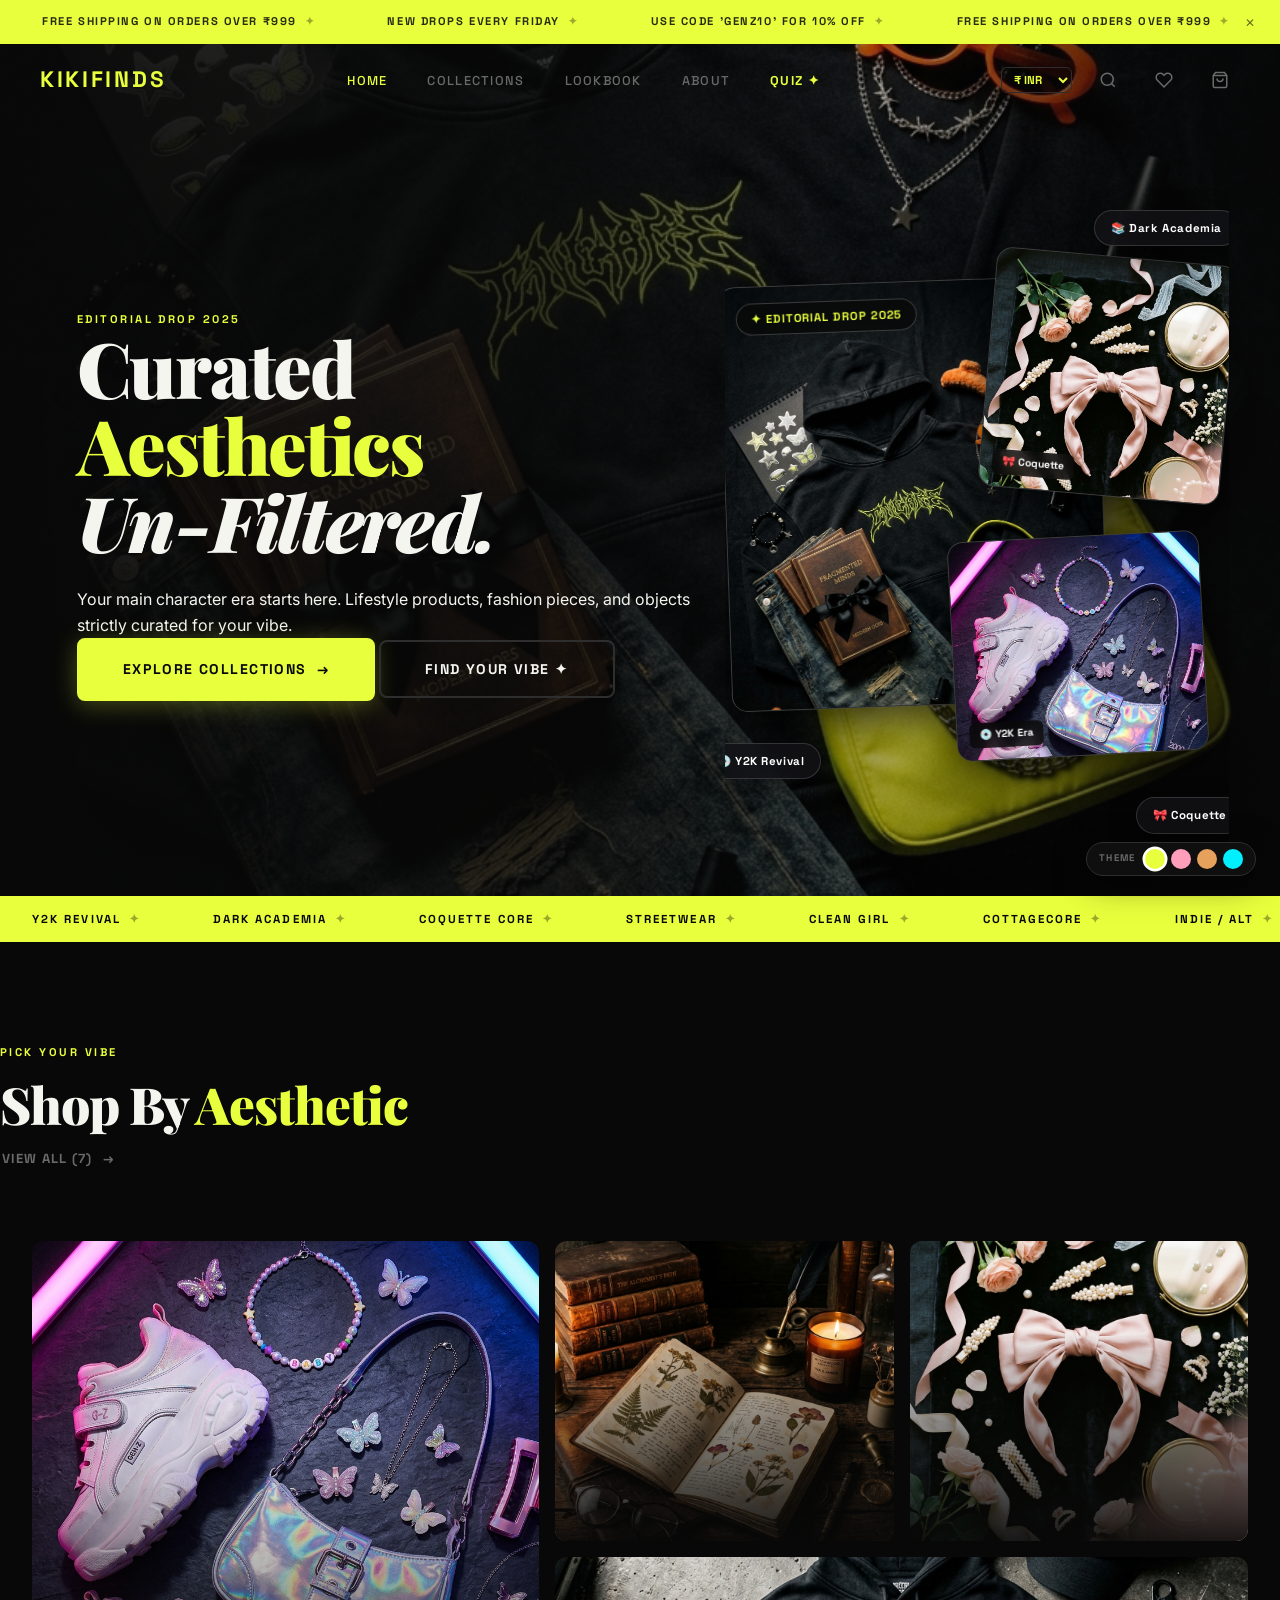
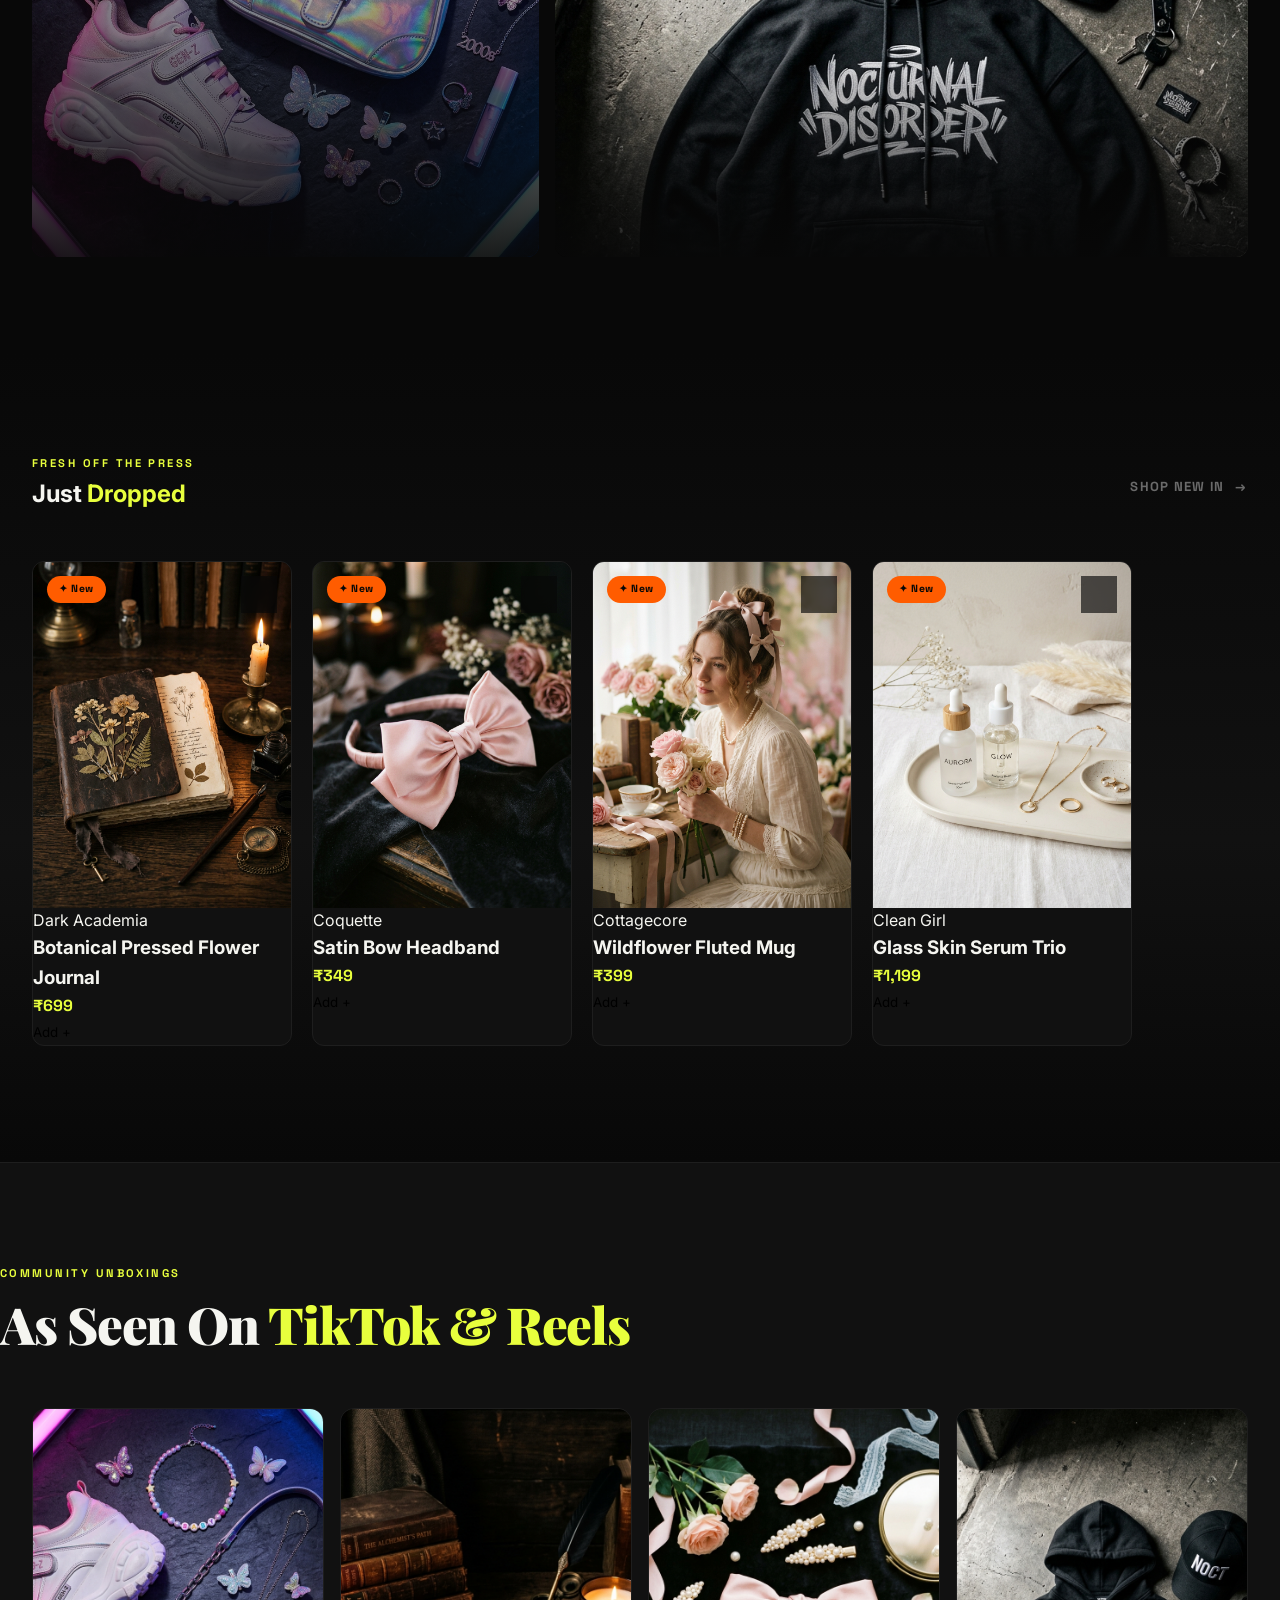
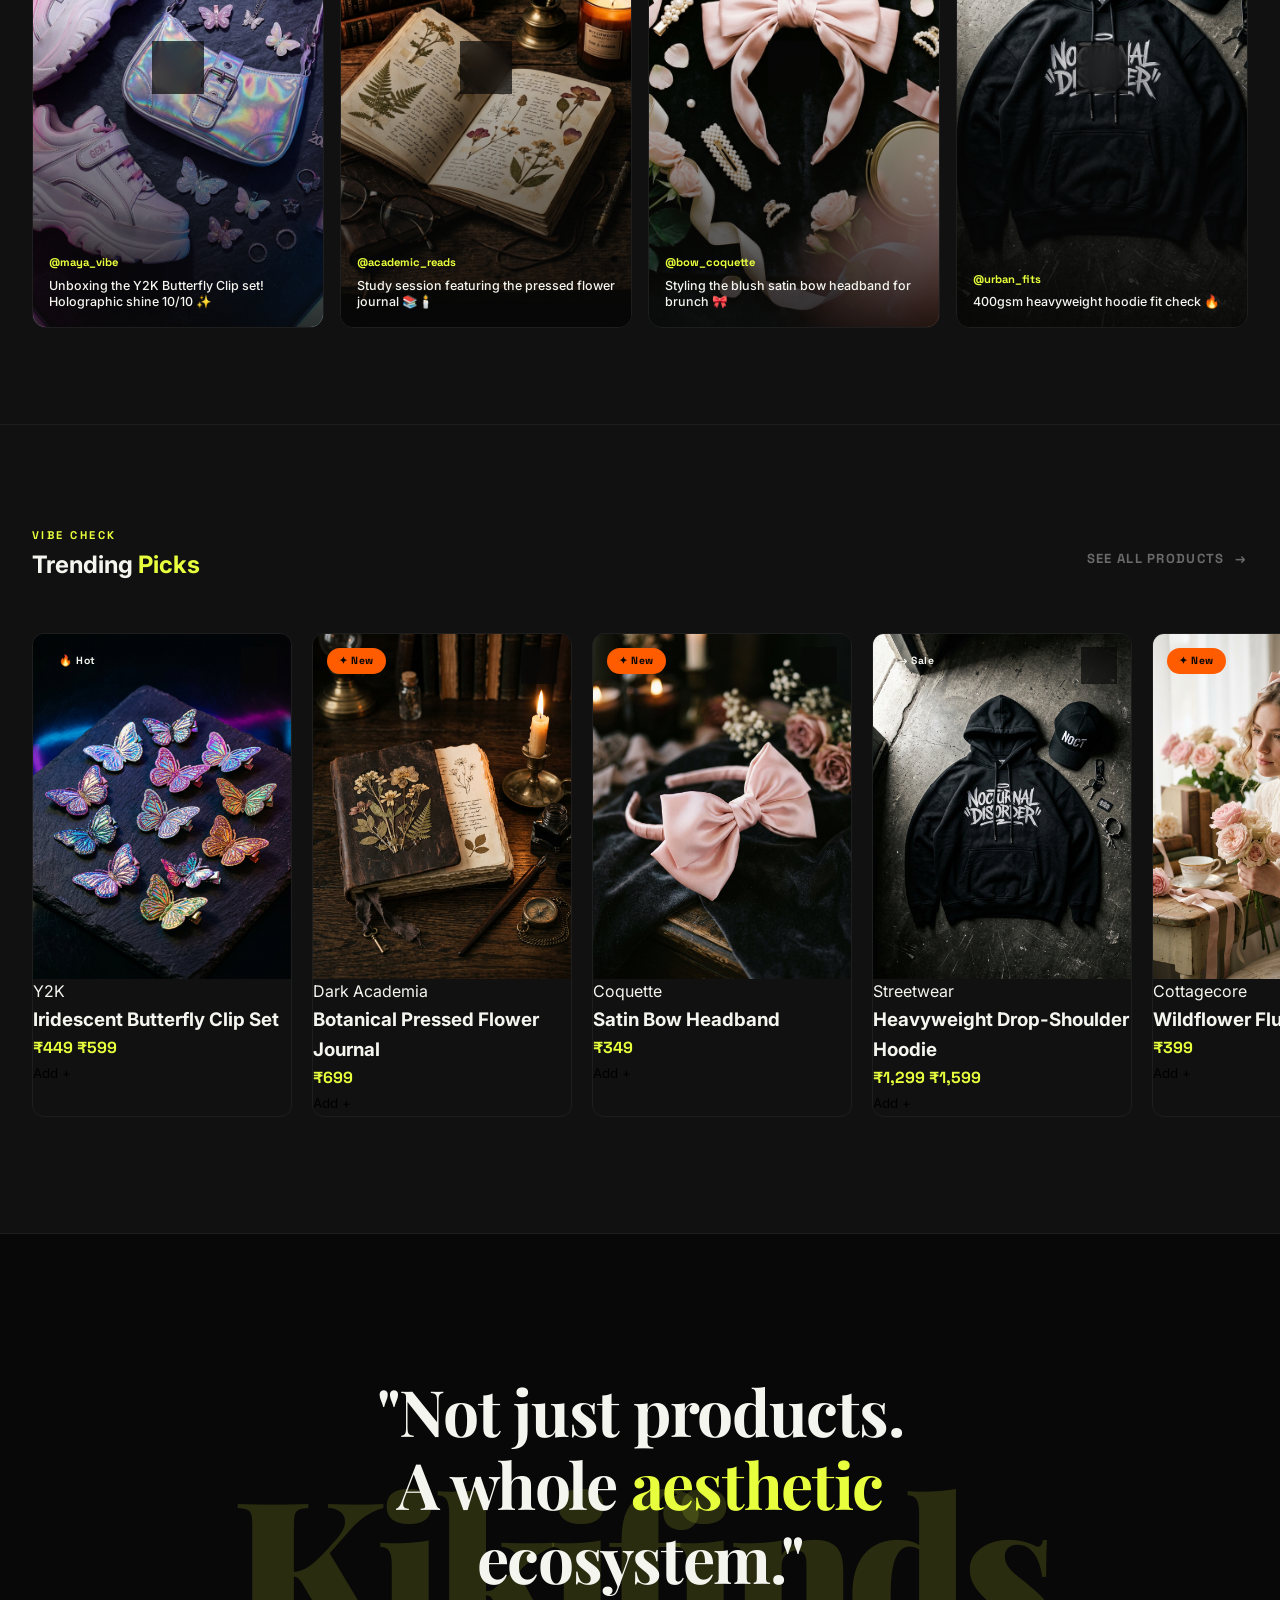
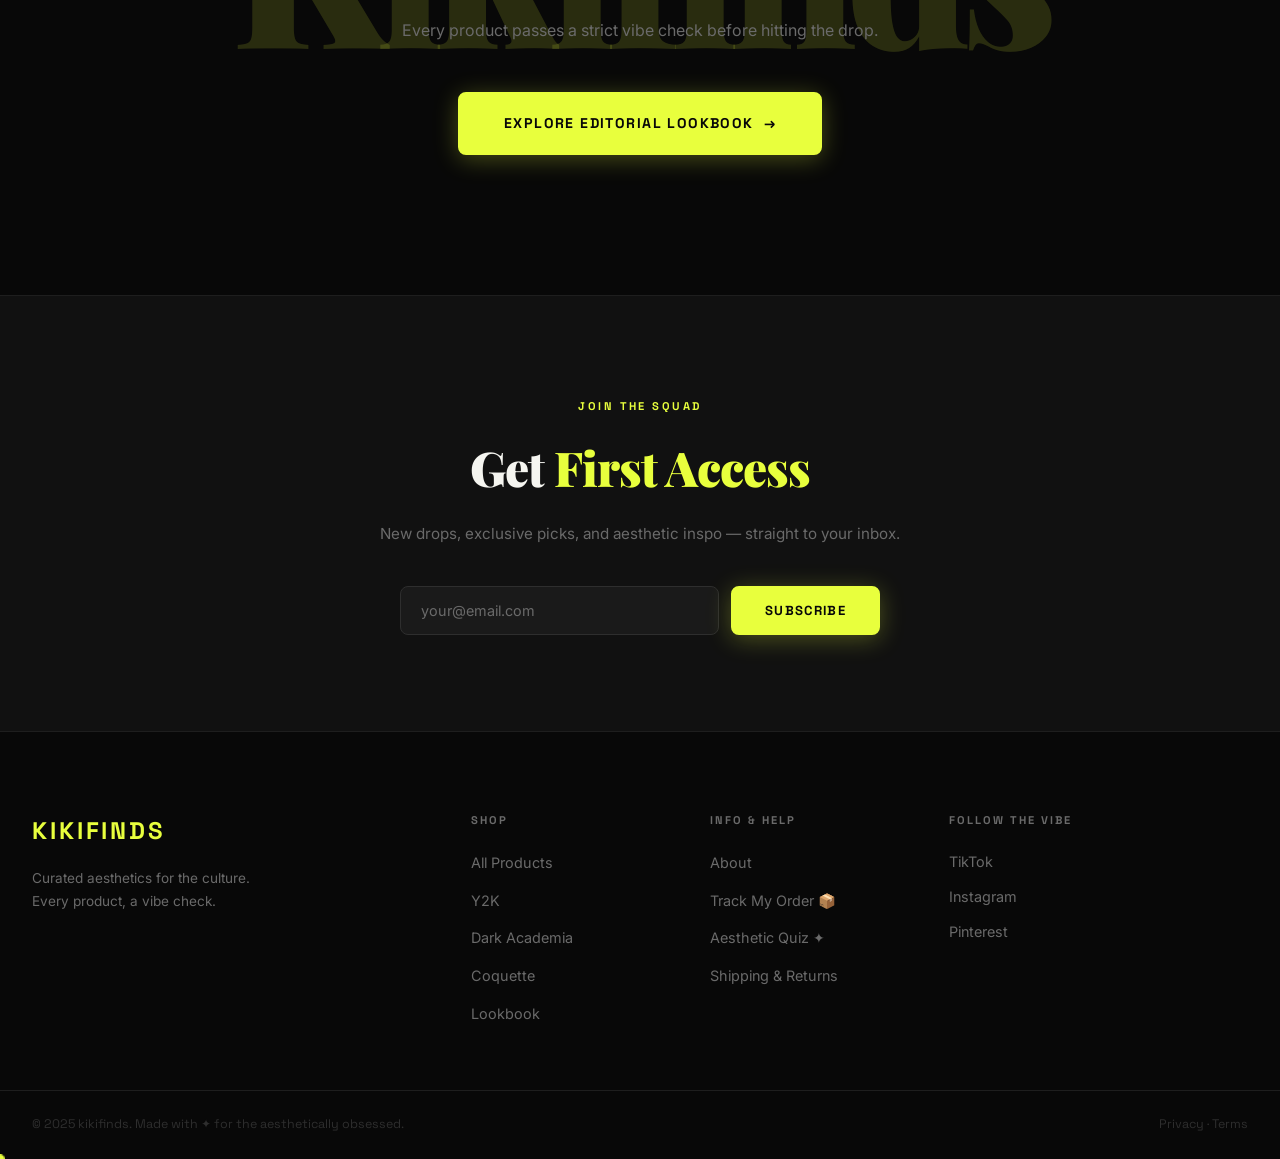
==== commit 7de0b601: "fix: force cache bust CSS links with v=2.1 parameter so production updates instantly" ====
--- a/index.html
+++ b/index.html
@@ -5,11 +5,11 @@
   <meta name="viewport" content="width=device-width, initial-scale=1.0">
   <title>kikifinds — Lifestyle Mix & Gen Z Aesthetics</title>
   <meta name="description" content="kikifinds is a modern lifestyle destination for Gen Z aesthetics — Y2K, Dark Academia, Coquette, Streetwear, Clean Girl, Indie/Alt, and Cottagecore.">
-  <link rel="stylesheet" href="css/colors.css">
-  <link rel="stylesheet" href="css/animations.css">
-  <link rel="stylesheet" href="css/main.css">
-  <link rel="stylesheet" href="css/components.css">
-  <link rel="stylesheet" href="css/enhancements.css">
+  <link rel="stylesheet" href="css/colors.css?v=2.1">
+  <link rel="stylesheet" href="css/animations.css?v=2.1">
+  <link rel="stylesheet" href="css/main.css?v=2.1">
+  <link rel="stylesheet" href="css/components.css?v=2.1">
+  <link rel="stylesheet" href="css/enhancements.css?v=2.1">
 </head>
 <body>
 
--- a/css/enhancements.css
+++ b/css/enhancements.css
@@ -100,12 +100,15 @@
 body.no-announcement .navbar { top: 0; }
 
 .hero {
+  position: relative;
+  min-height: calc(100vh - 44px);
+  width: 100%;
+  display: flex;
+  align-items: center;
   padding-top: calc(72px + 44px);
   background: 
-    radial-gradient(circle at 75% 30%, rgba(200, 255, 0, 0.12) 0%, transparent 45%),
-    radial-gradient(circle at 20% 70%, rgba(255, 105, 180, 0.10) 0%, transparent 45%),
-    linear-gradient(135deg, rgba(8,8,8,0.85) 0%, rgba(12,12,16,0.92) 50%, rgba(8,8,8,0.88) 100%),
-    url('../assets/images/hero.jpg') center/cover no-repeat;
+    linear-gradient(90deg, rgba(8,8,8,0.96) 0%, rgba(8,8,8,0.80) 45%, rgba(8,8,8,0.30) 70%, rgba(8,8,8,0.80) 100%),
+    url('../assets/images/hero.jpg') right center / cover no-repeat;
   background-attachment: fixed;
 }
 body.no-announcement .hero { padding-top: 72px; }
@@ -114,10 +117,10 @@
 .hero-inner {
   display: grid;
   grid-template-columns: 1.1fr 0.9fr;
-  min-height: calc(100vh - 116px);
-  max-width: 1400px;
-  margin: 0 auto;
   width: 100%;
+  max-width: 100%;
+  padding: 0 4vw 0 6vw;
+  min-height: calc(100vh - 120px);
   align-items: center;
   gap: 32px;
   position: relative;
@@ -127,34 +130,35 @@
   display: flex;
   flex-direction: column;
   justify-content: center;
-  padding: 60px 32px 60px 64px;
+  padding: 60px 0;
   position: relative;
   z-index: 2;
 }
 .hero-visual {
   position: relative;
   z-index: 2;
+  width: 100%;
   height: 100%;
   min-height: 520px;
   display: flex;
   align-items: center;
-  justify-content: center;
-  padding: 20px;
+  justify-content: flex-end;
+  padding: 20px 0;
 }
 
 /* ── Hero Multi-Image Collage Grid ────────────────────────── */
 .hero-collage {
   position: relative;
   width: 100%;
-  max-width: 520px;
-  height: 480px;
+  max-width: 620px;
+  height: 500px;
 }
 .collage-card {
   position: absolute;
   border-radius: 16px;
   overflow: hidden;
   box-shadow: 0 12px 35px rgba(0,0,0,0.6);
-  border: 1px solid rgba(255,255,255,0.12);
+  border: 1px solid rgba(255,255,255,0.15);
   transition: transform 0.5s cubic-bezier(0.16, 1, 0.3, 1), box-shadow 0.5s ease;
   background: var(--clr-surface-2);
 }
@@ -166,25 +170,25 @@
 }
 
 .card-main {
-  width: 80%;
+  width: 75%;
   height: 85%;
   top: 5%;
-  left: 5%;
+  left: 0%;
   z-index: 2;
   transform: rotate(-2deg);
 }
 .card-main:hover {
   transform: rotate(0deg) scale(1.02);
   z-index: 4;
-  box-shadow: 0 20px 45px rgba(0,0,0,0.8), 0 0 25px rgba(200, 255, 0, 0.2);
+  box-shadow: 0 20px 45px rgba(0,0,0,0.8), 0 0 25px rgba(200, 255, 0, 0.25);
 }
 .card-main .collage-badge {
   position: absolute;
   top: 16px;
   left: 16px;
-  background: rgba(8,8,8,0.75);
+  background: rgba(8,8,8,0.8);
   backdrop-filter: blur(8px);
-  border: 1px solid rgba(255,255,255,0.15);
+  border: 1px solid rgba(255,255,255,0.2);
   color: var(--clr-accent-1);
   padding: 6px 14px;
   border-radius: 100px;
@@ -196,31 +200,31 @@
 }
 
 .card-top {
-  width: 45%;
-  height: 45%;
+  width: 48%;
+  height: 48%;
   top: 0%;
   right: 0%;
   z-index: 3;
-  transform: rotate(6deg);
+  transform: rotate(5deg);
 }
 .card-top:hover {
-  transform: rotate(2deg) scale(1.05);
+  transform: rotate(1deg) scale(1.05);
   z-index: 5;
-  box-shadow: 0 20px 40px rgba(0,0,0,0.8), 0 0 20px rgba(255, 105, 180, 0.3);
+  box-shadow: 0 20px 40px rgba(0,0,0,0.8), 0 0 20px rgba(255, 105, 180, 0.35);
 }
 
 .card-bottom {
-  width: 48%;
-  height: 42%;
+  width: 50%;
+  height: 44%;
   bottom: 0%;
   right: 5%;
   z-index: 3;
-  transform: rotate(-4deg);
+  transform: rotate(-3deg);
 }
 .card-bottom:hover {
   transform: rotate(0deg) scale(1.05);
   z-index: 5;
-  box-shadow: 0 20px 40px rgba(0,0,0,0.8), 0 0 20px rgba(0, 220, 255, 0.3);
+  box-shadow: 0 20px 40px rgba(0,0,0,0.8), 0 0 20px rgba(0, 220, 255, 0.35);
 }
 
 .mini-tag {
@@ -460,13 +464,13 @@
 /* ══════════════════════════════════════════════════════════ */
 .theme-switcher {
   position: fixed;
-  bottom: 28px; left: 28px;
+  bottom: 24px; right: 24px; left: auto;
   z-index: 9900;
   display: flex; align-items: center; gap: 6px;
-  background: rgba(18,18,18,0.85);
+  background: rgba(18,18,18,0.88);
   backdrop-filter: blur(16px);
   border: 1px solid var(--clr-border-bright);
-  padding: 6px 10px; border-radius: 100px;
+  padding: 6px 12px; border-radius: 100px;
   box-shadow: 0 8px 32px rgba(0,0,0,0.5);
 }
 .theme-label {
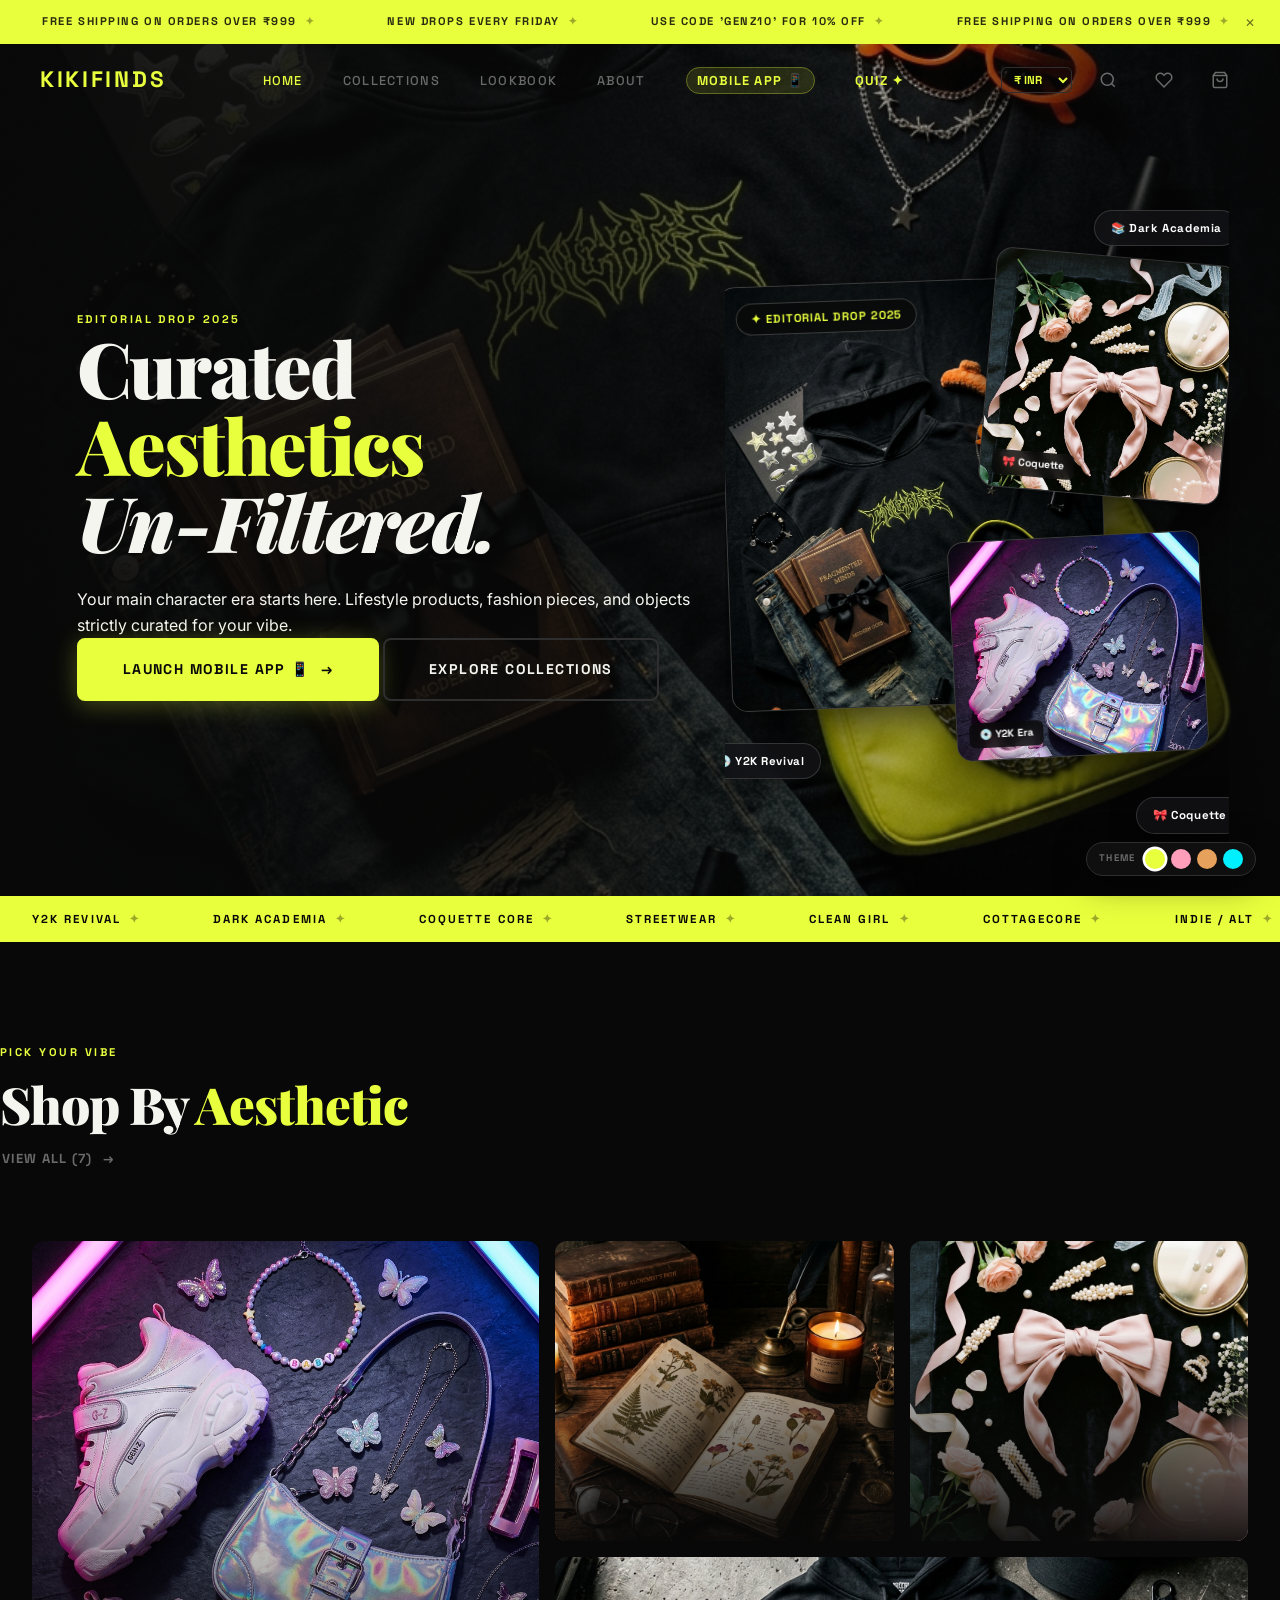
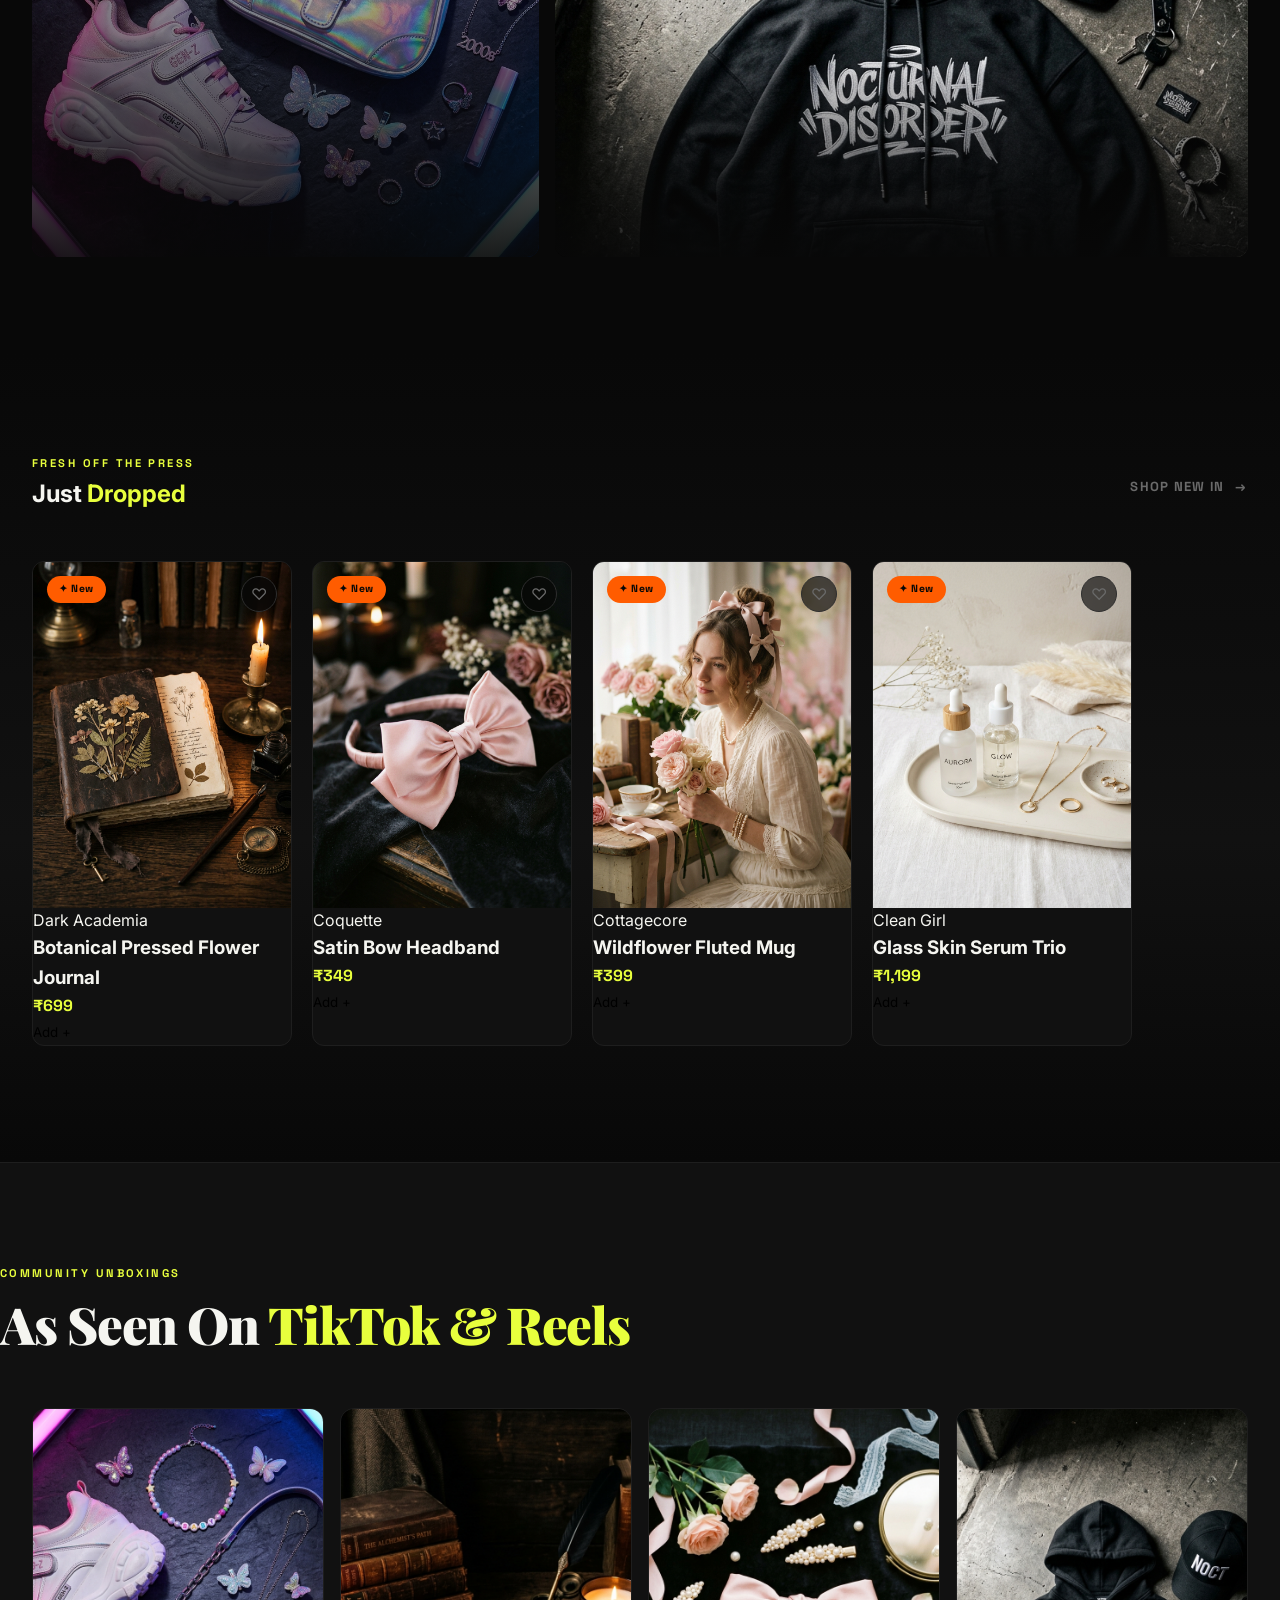
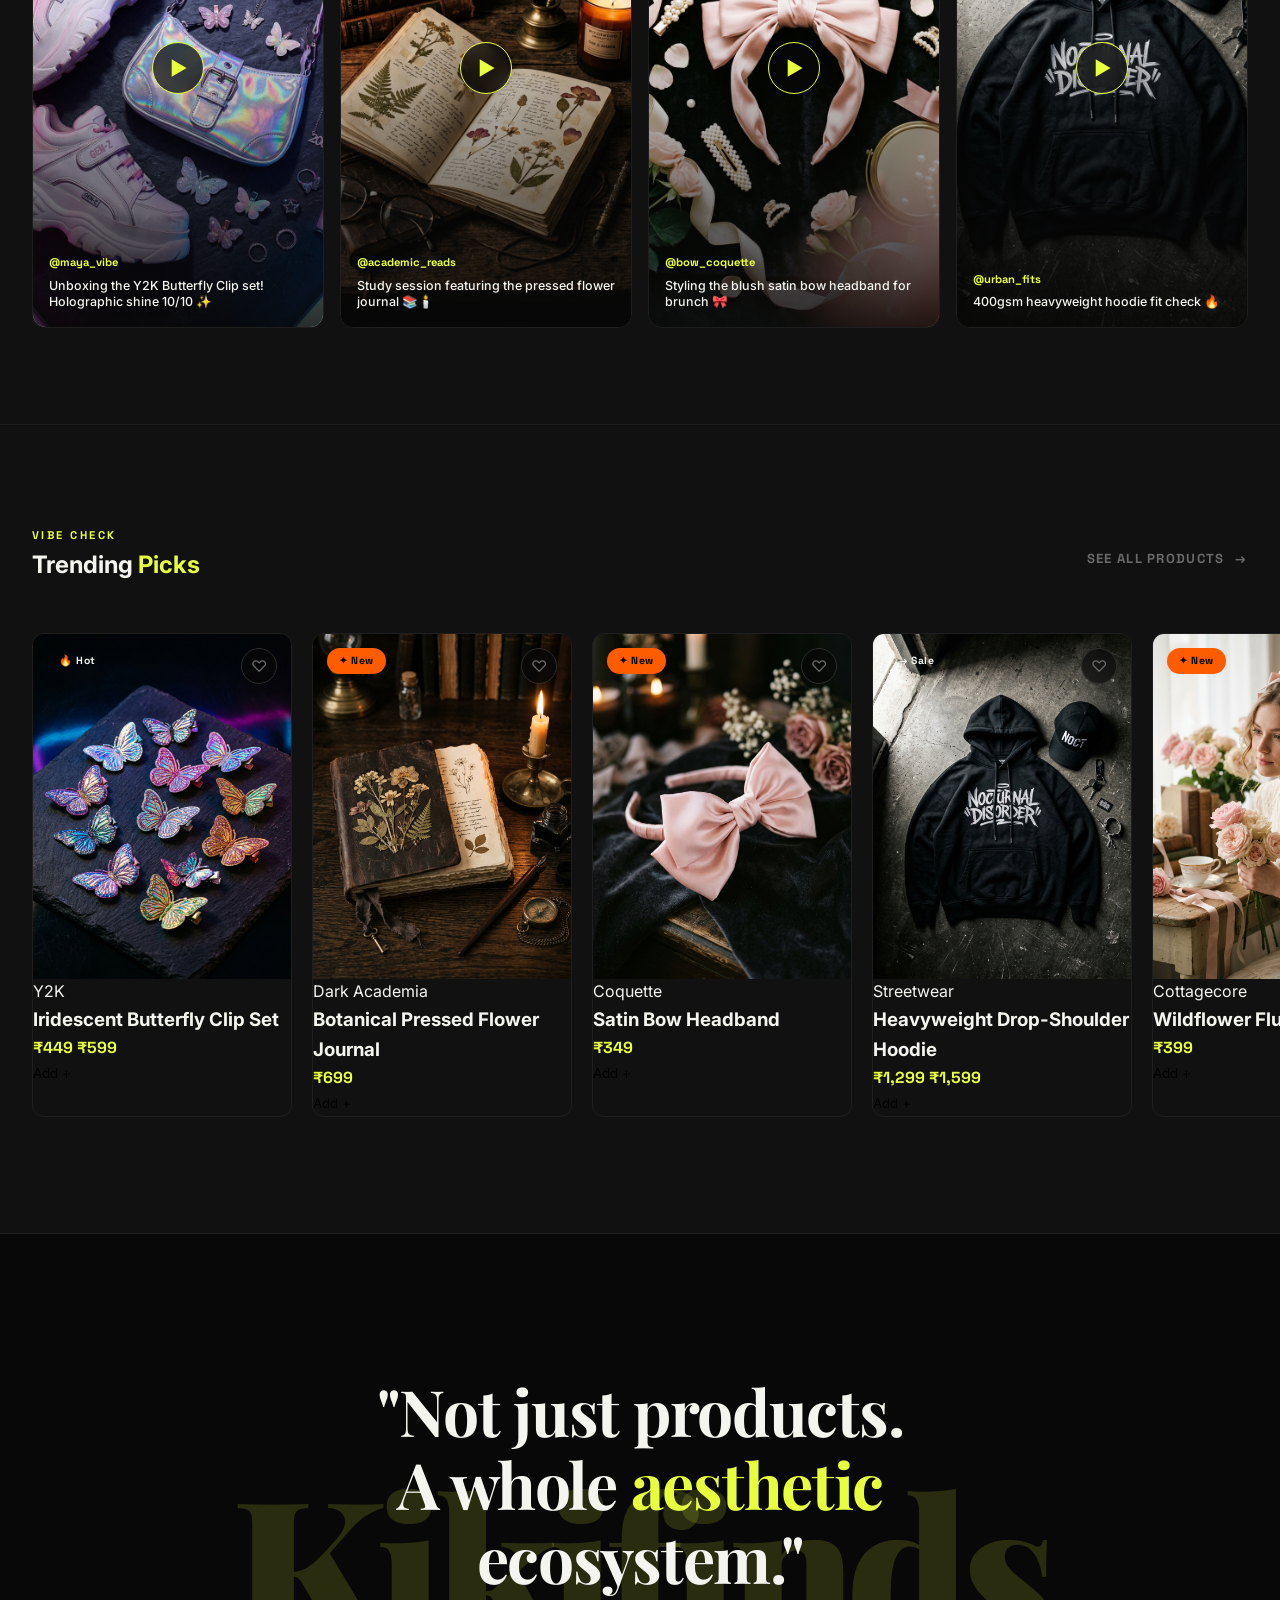
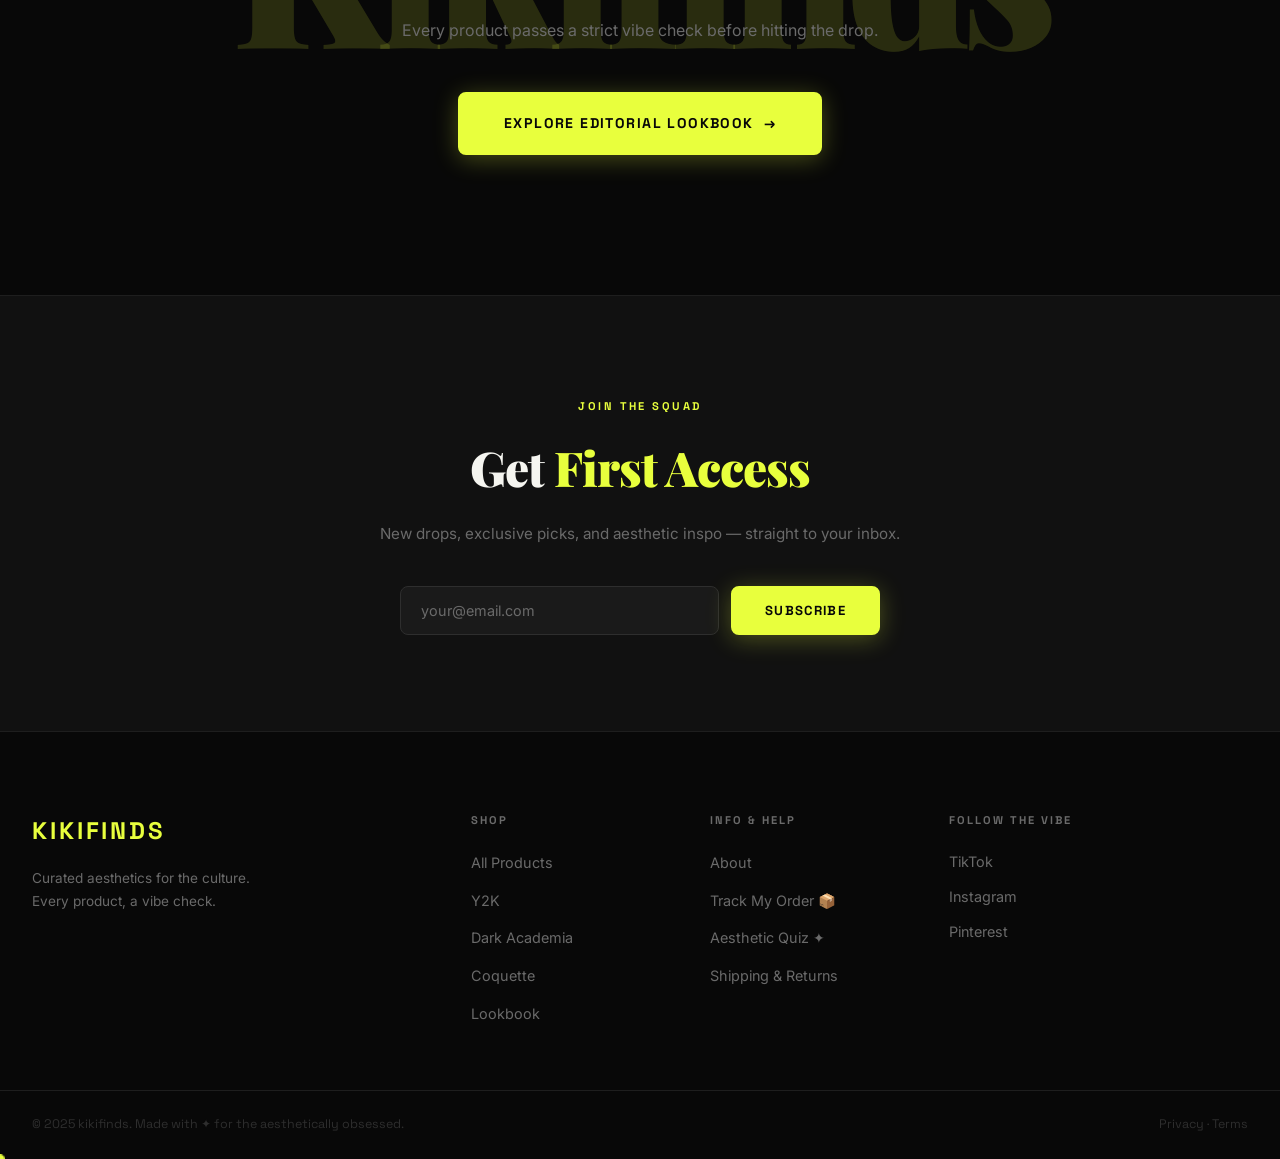
==== commit 8fd7db9a: "Deploy Mobile App and PWA to GitHub Pages" ====
--- a/index.html
+++ b/index.html
@@ -44,6 +44,7 @@
       <li><a href="collections.html">Collections</a></li>
       <li><a href="lookbook.html">Lookbook</a></li>
       <li><a href="about.html">About</a></li>
+      <li><a href="app.html" style="color:var(--clr-accent-1);font-weight:700;background:rgba(232,255,61,0.12);padding:4px 10px;border-radius:99px;border:1px solid rgba(232,255,61,0.3)">Mobile App 📱</a></li>
       <li><a href="#" onclick="openVibeQuiz();return false;" style="color:var(--clr-accent-1);font-weight:700;">Quiz ✦</a></li>
     </ul>
     <div class="nav-actions">
@@ -86,8 +87,8 @@
           Your main character era starts here. Lifestyle products, fashion pieces, and objects strictly curated for your vibe.
         </p>
         <div class="hero-cta-group">
-          <a href="collections.html" class="btn btn-primary btn-lg btn-icon-end">Explore Collections</a>
-          <button onclick="openVibeQuiz()" class="btn btn-outline btn-lg">Find Your Vibe ✦</button>
+          <a href="app.html" class="btn btn-primary btn-lg btn-icon-end">Launch Mobile App 📱</a>
+          <a href="collections.html" class="btn btn-outline btn-lg">Explore Collections</a>
         </div>
       </div>
       <div class="hero-visual reveal reveal-d2">
